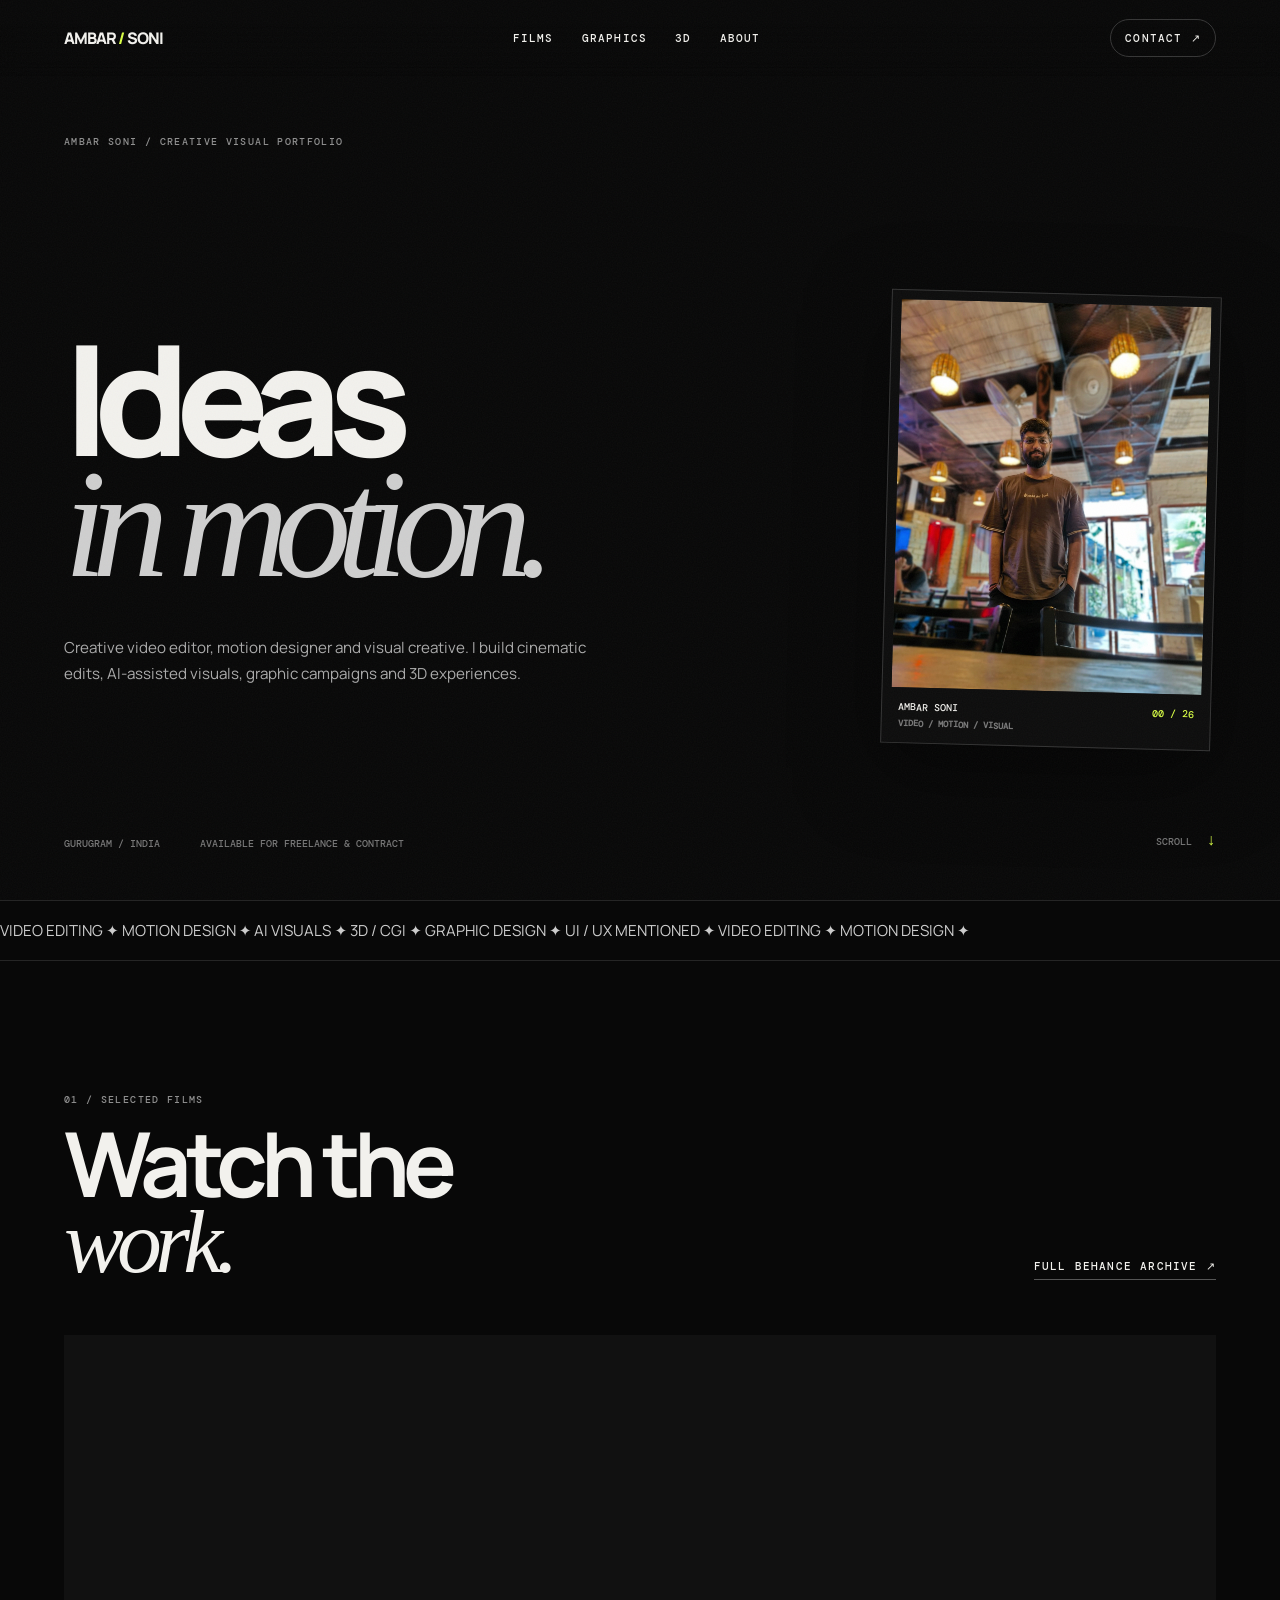
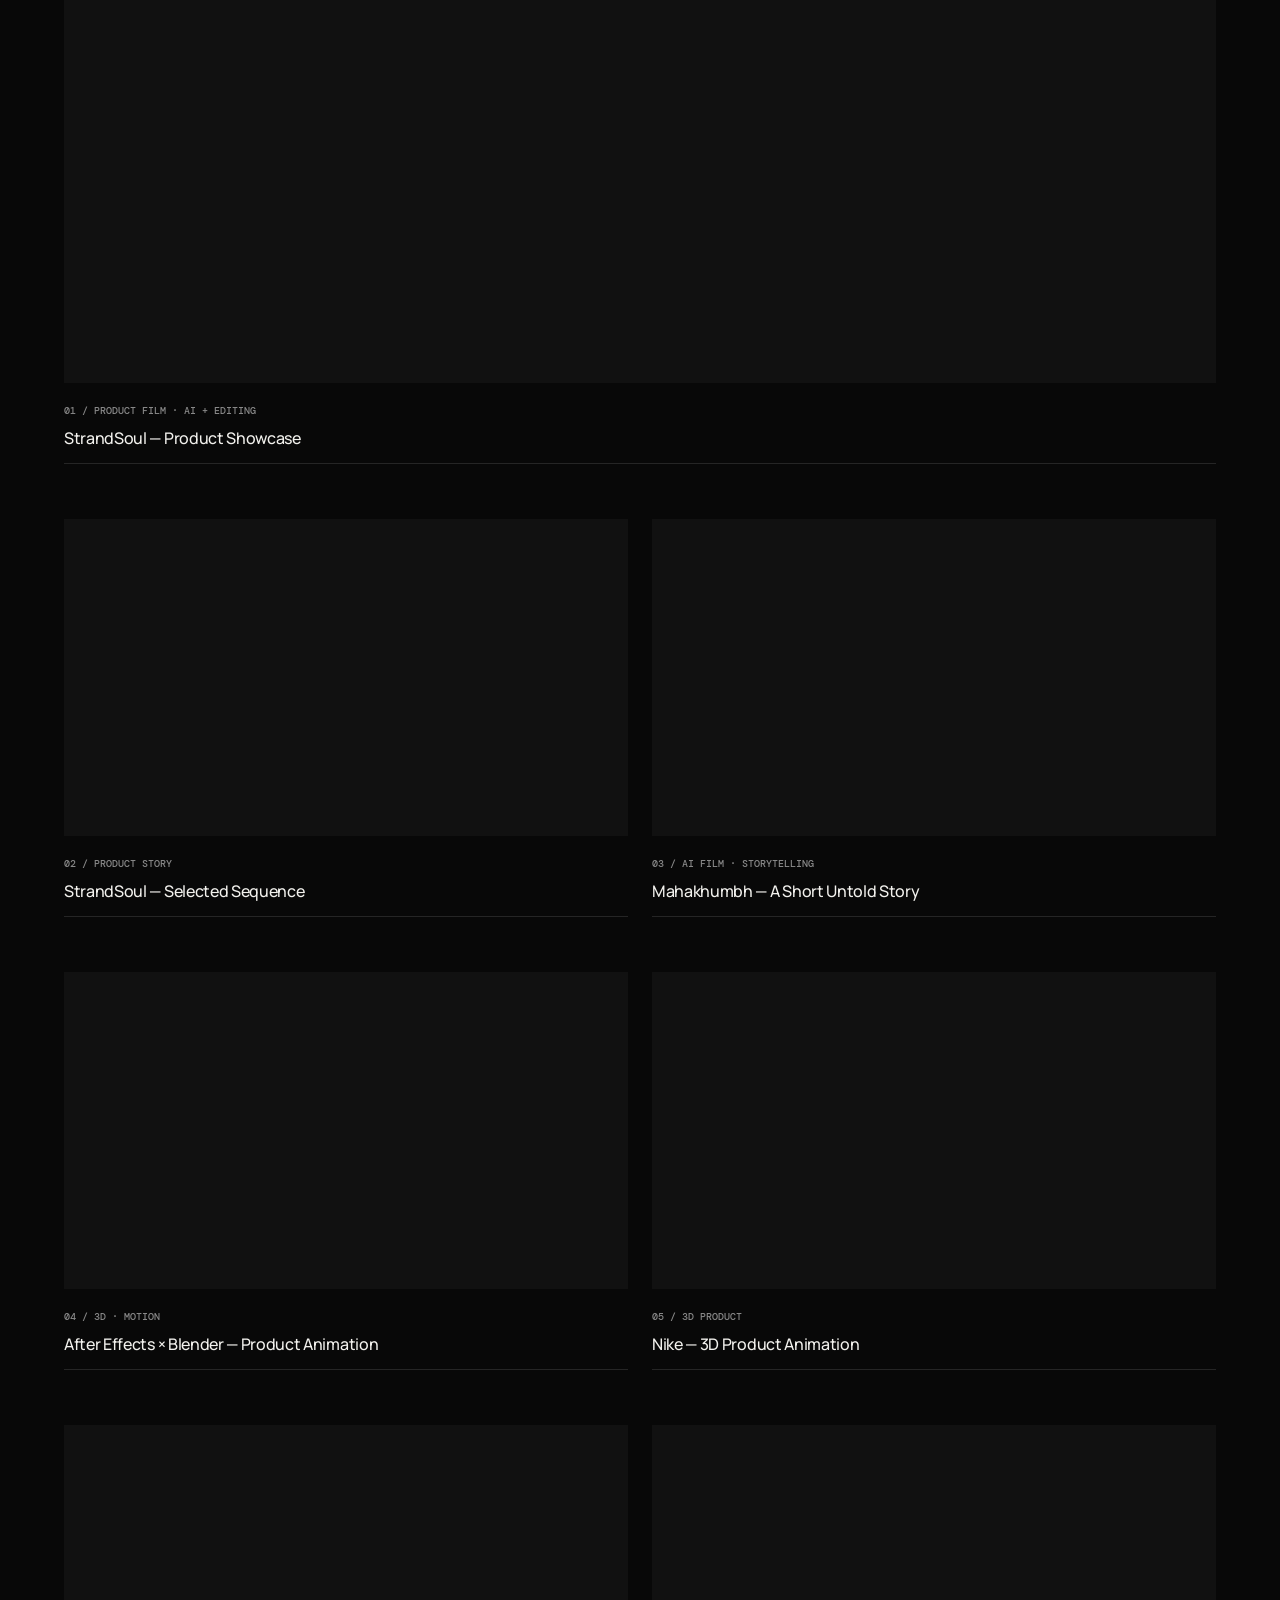
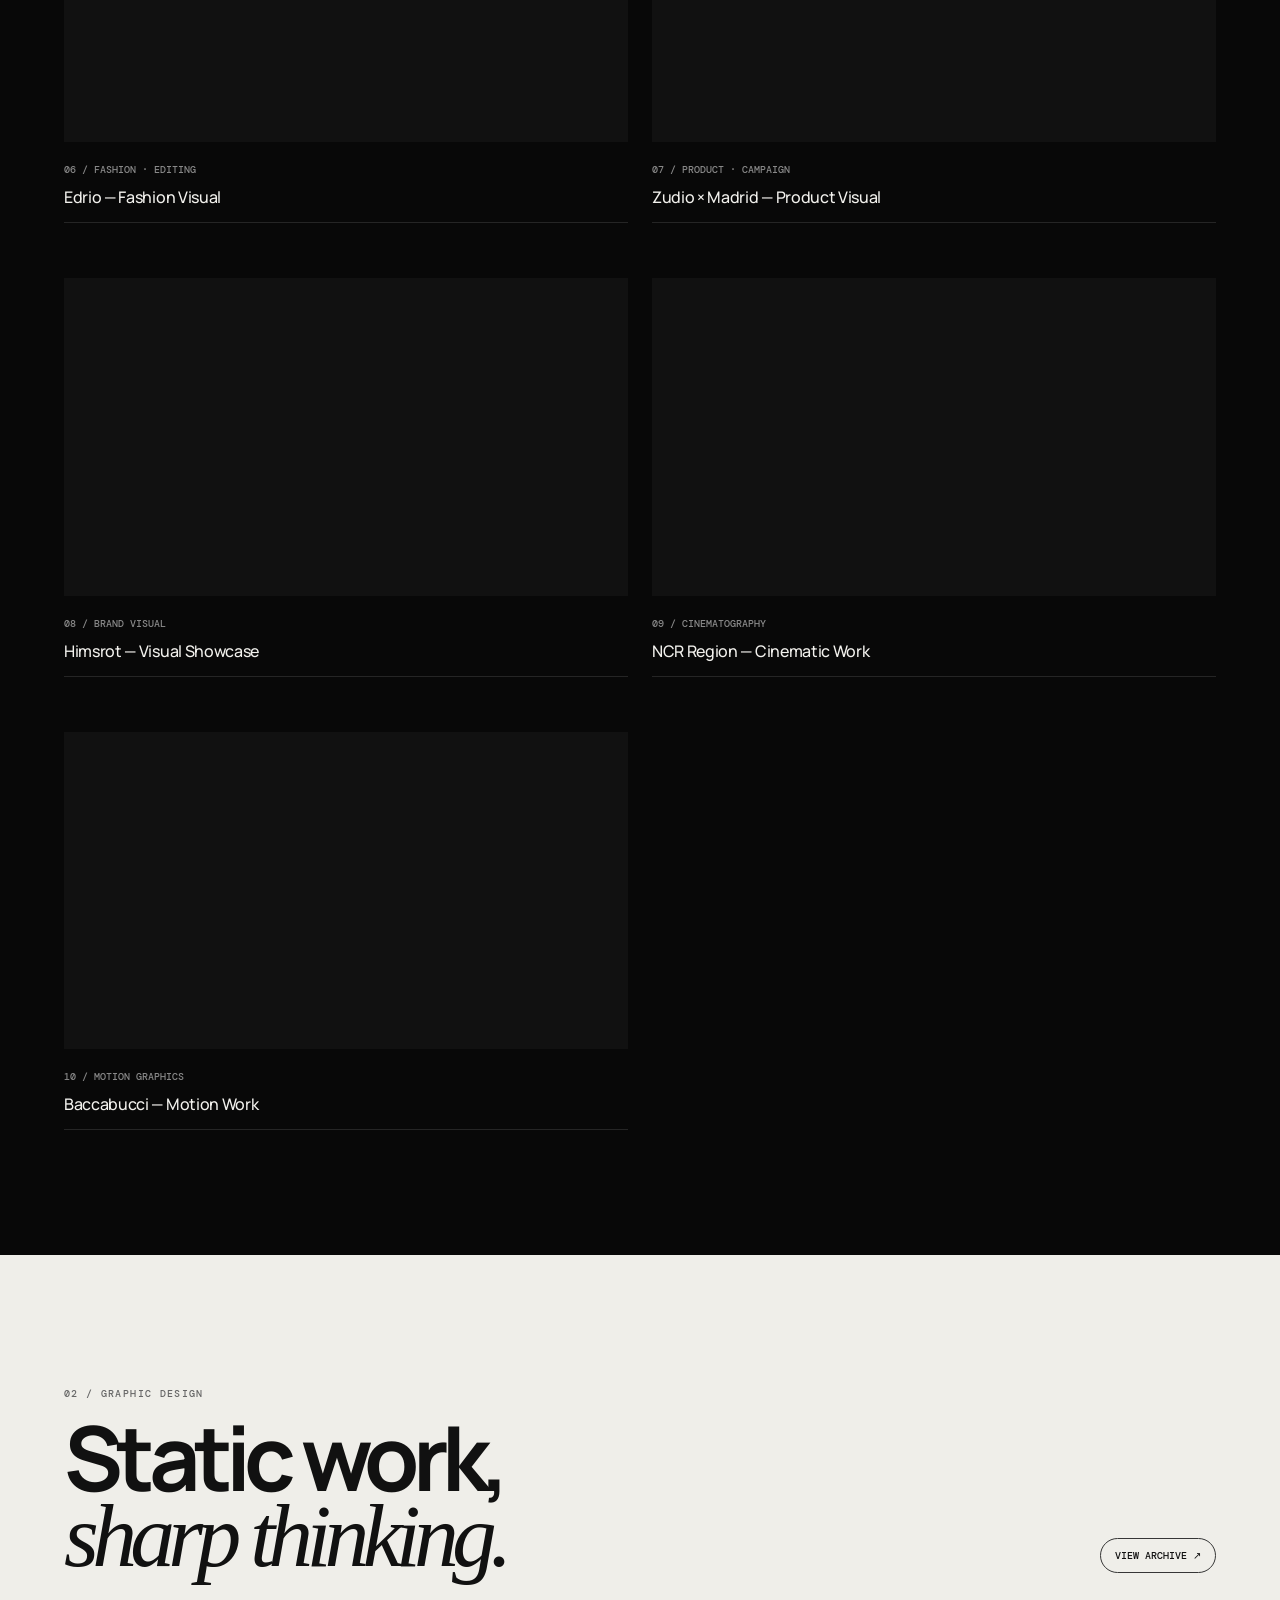
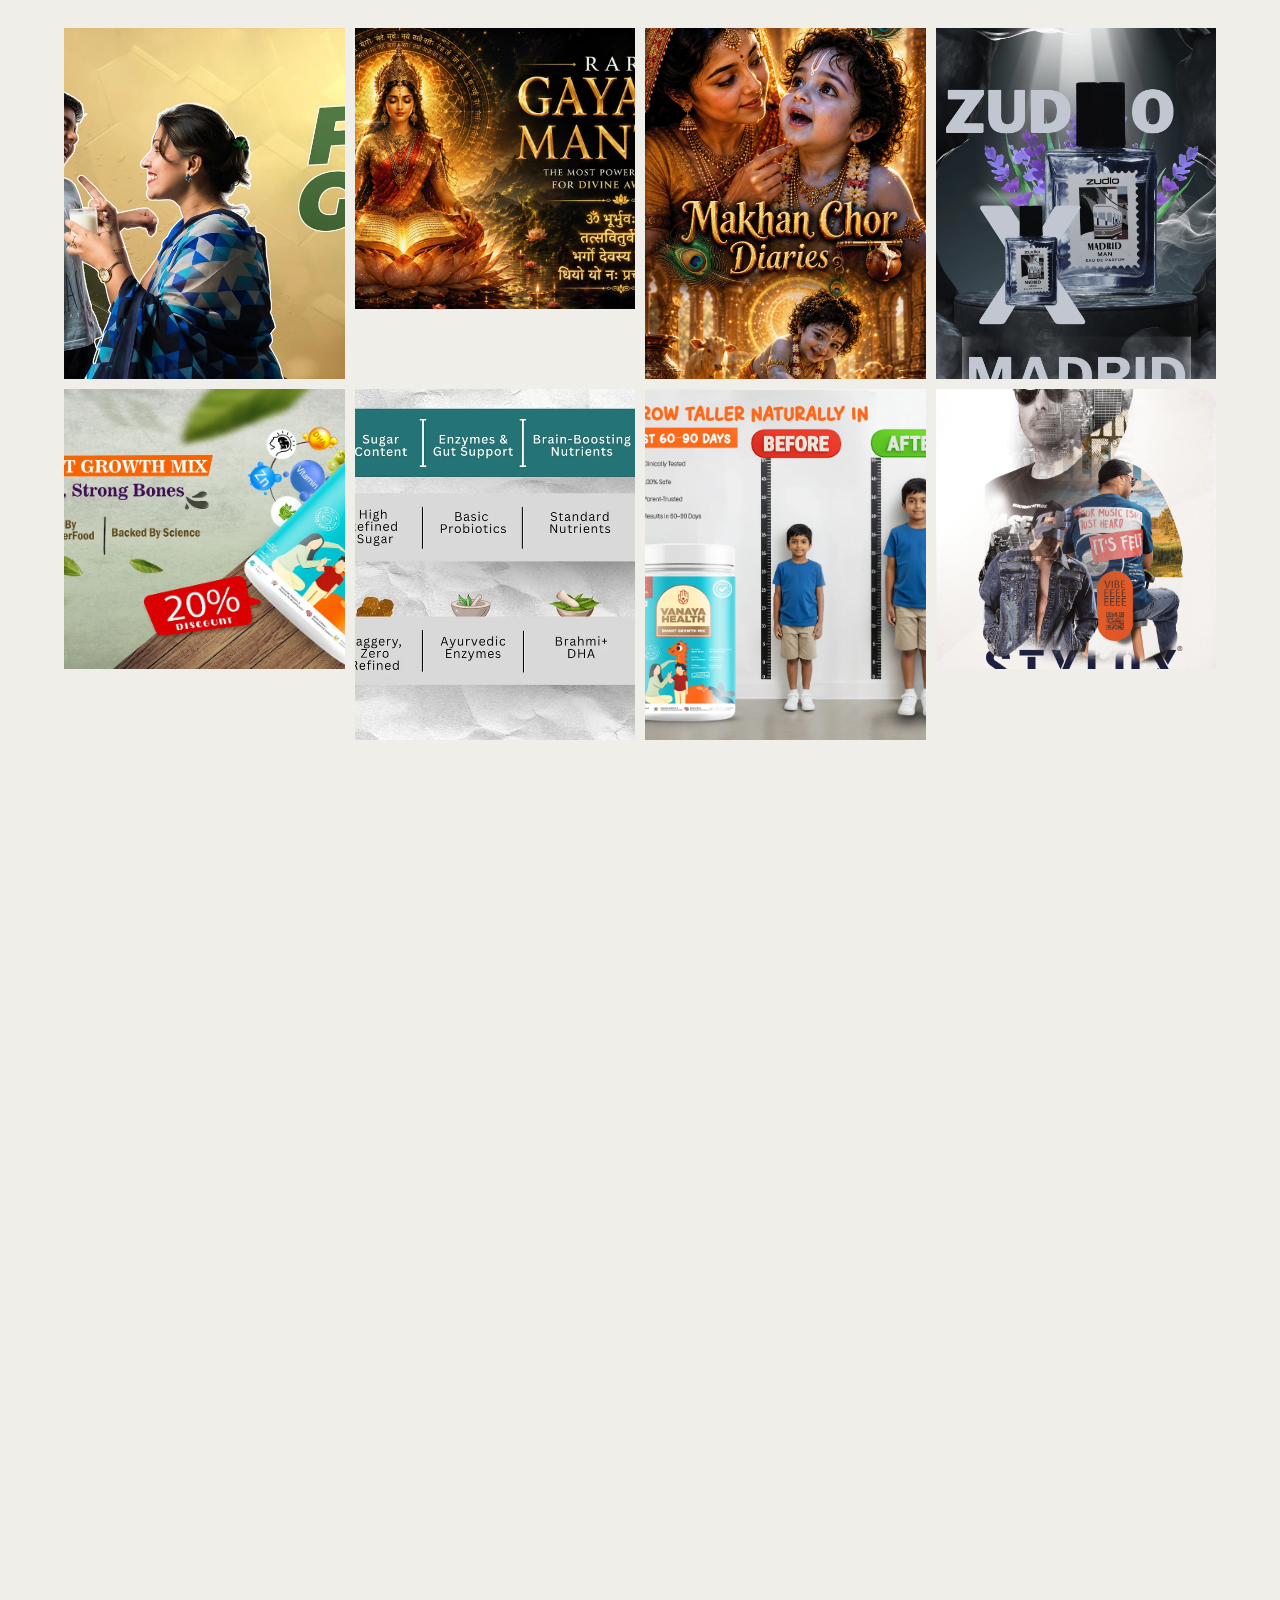
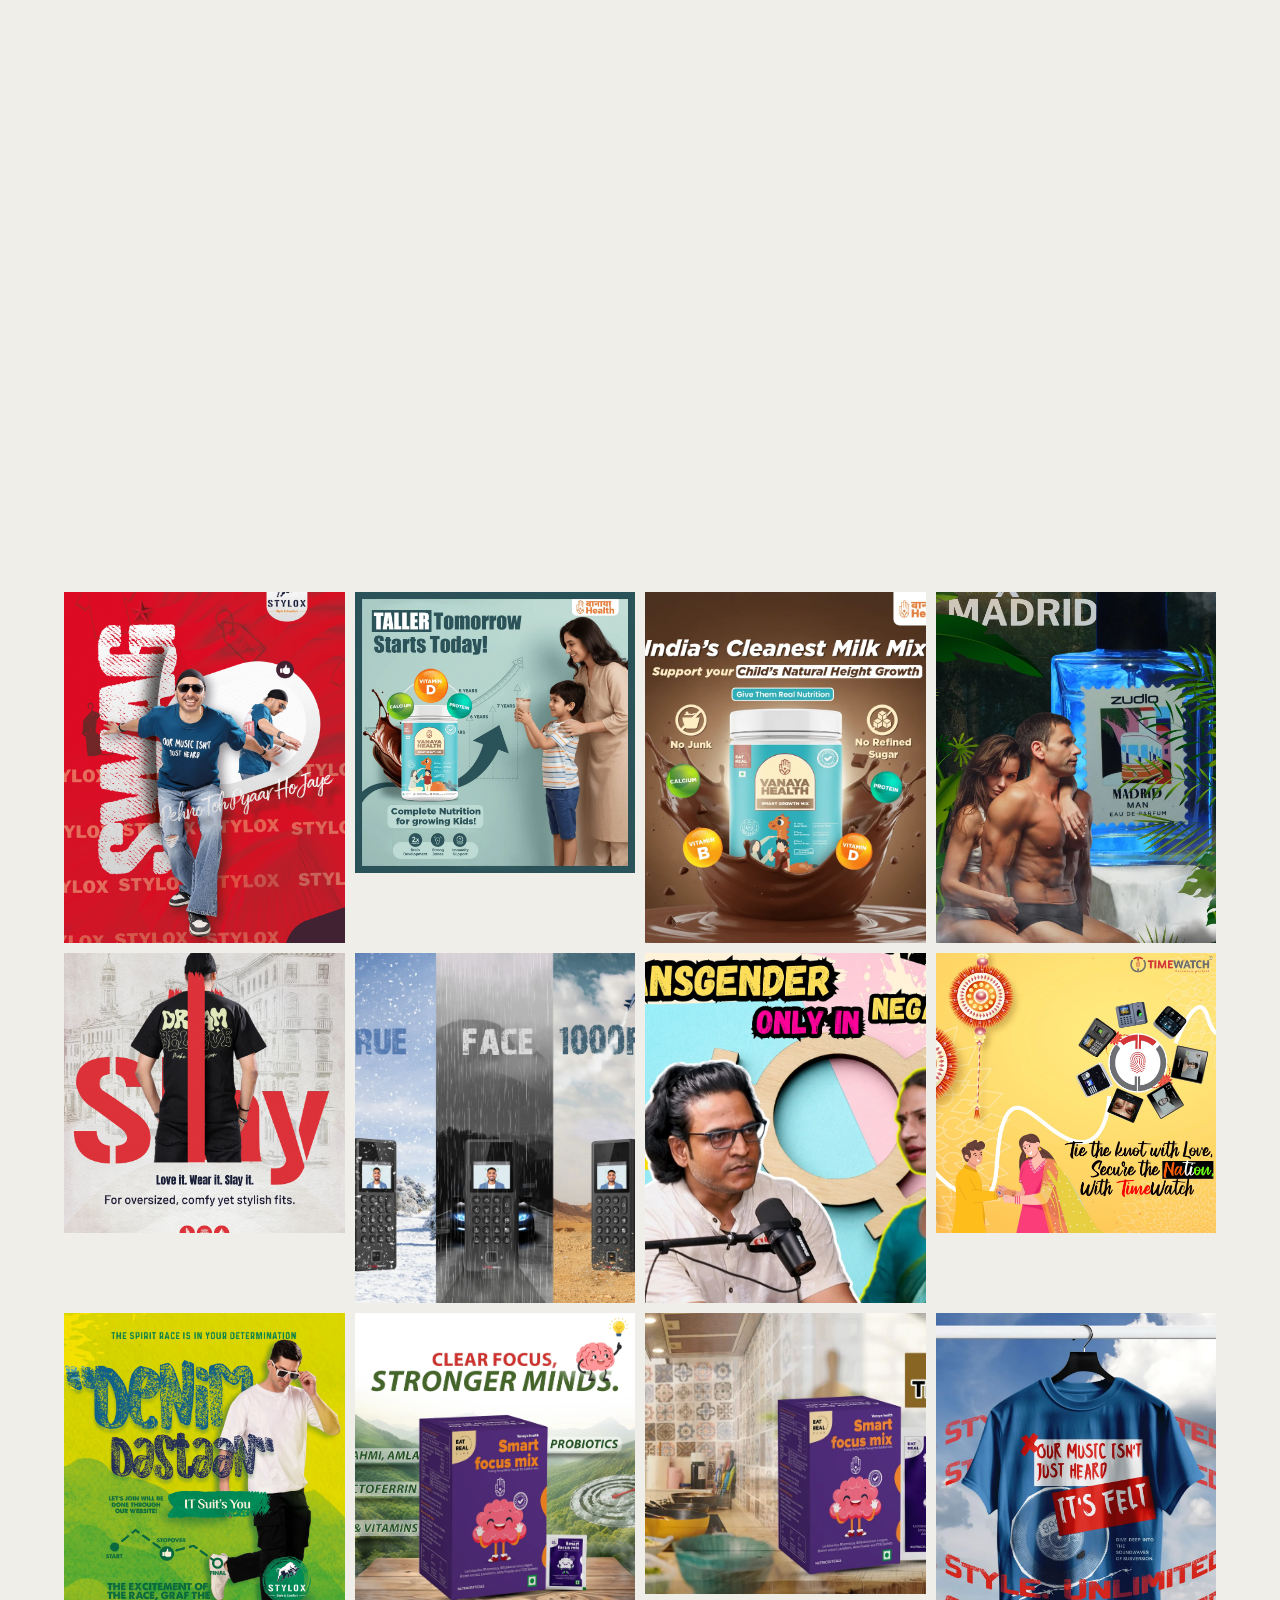
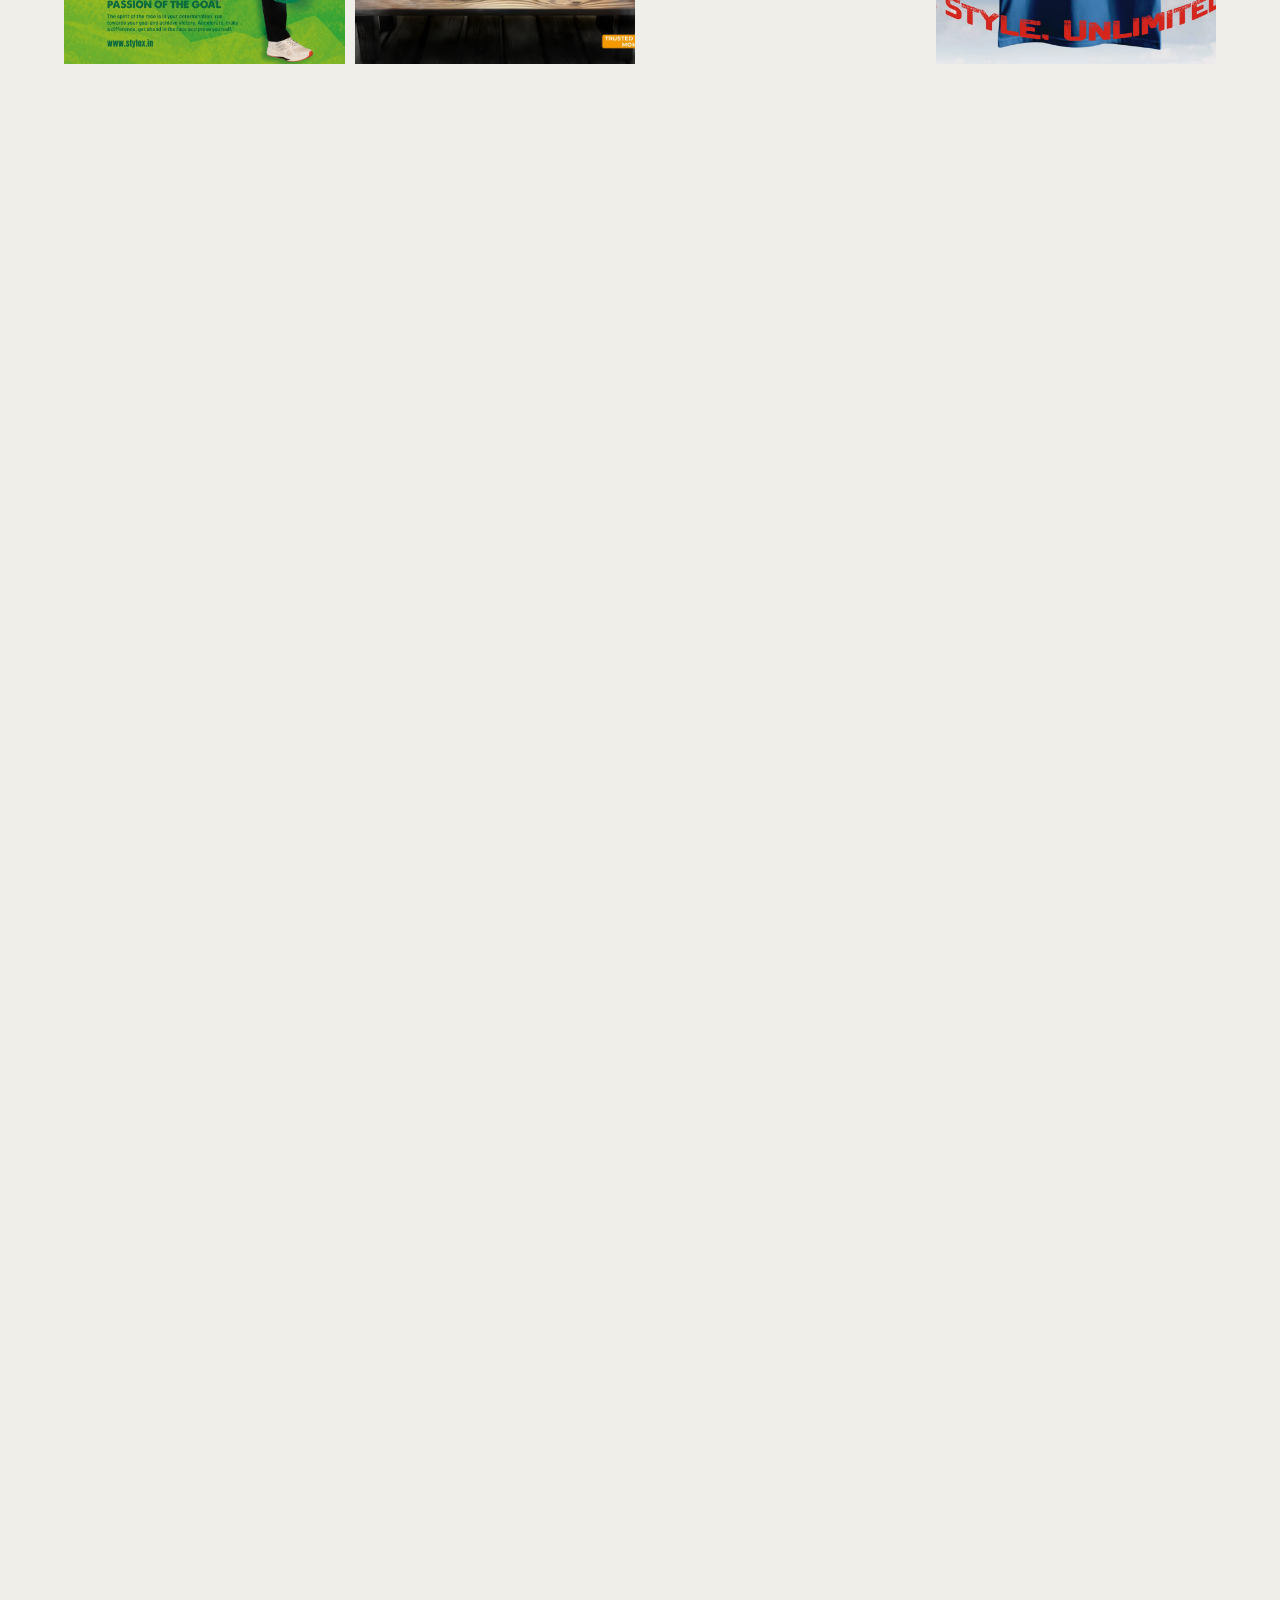
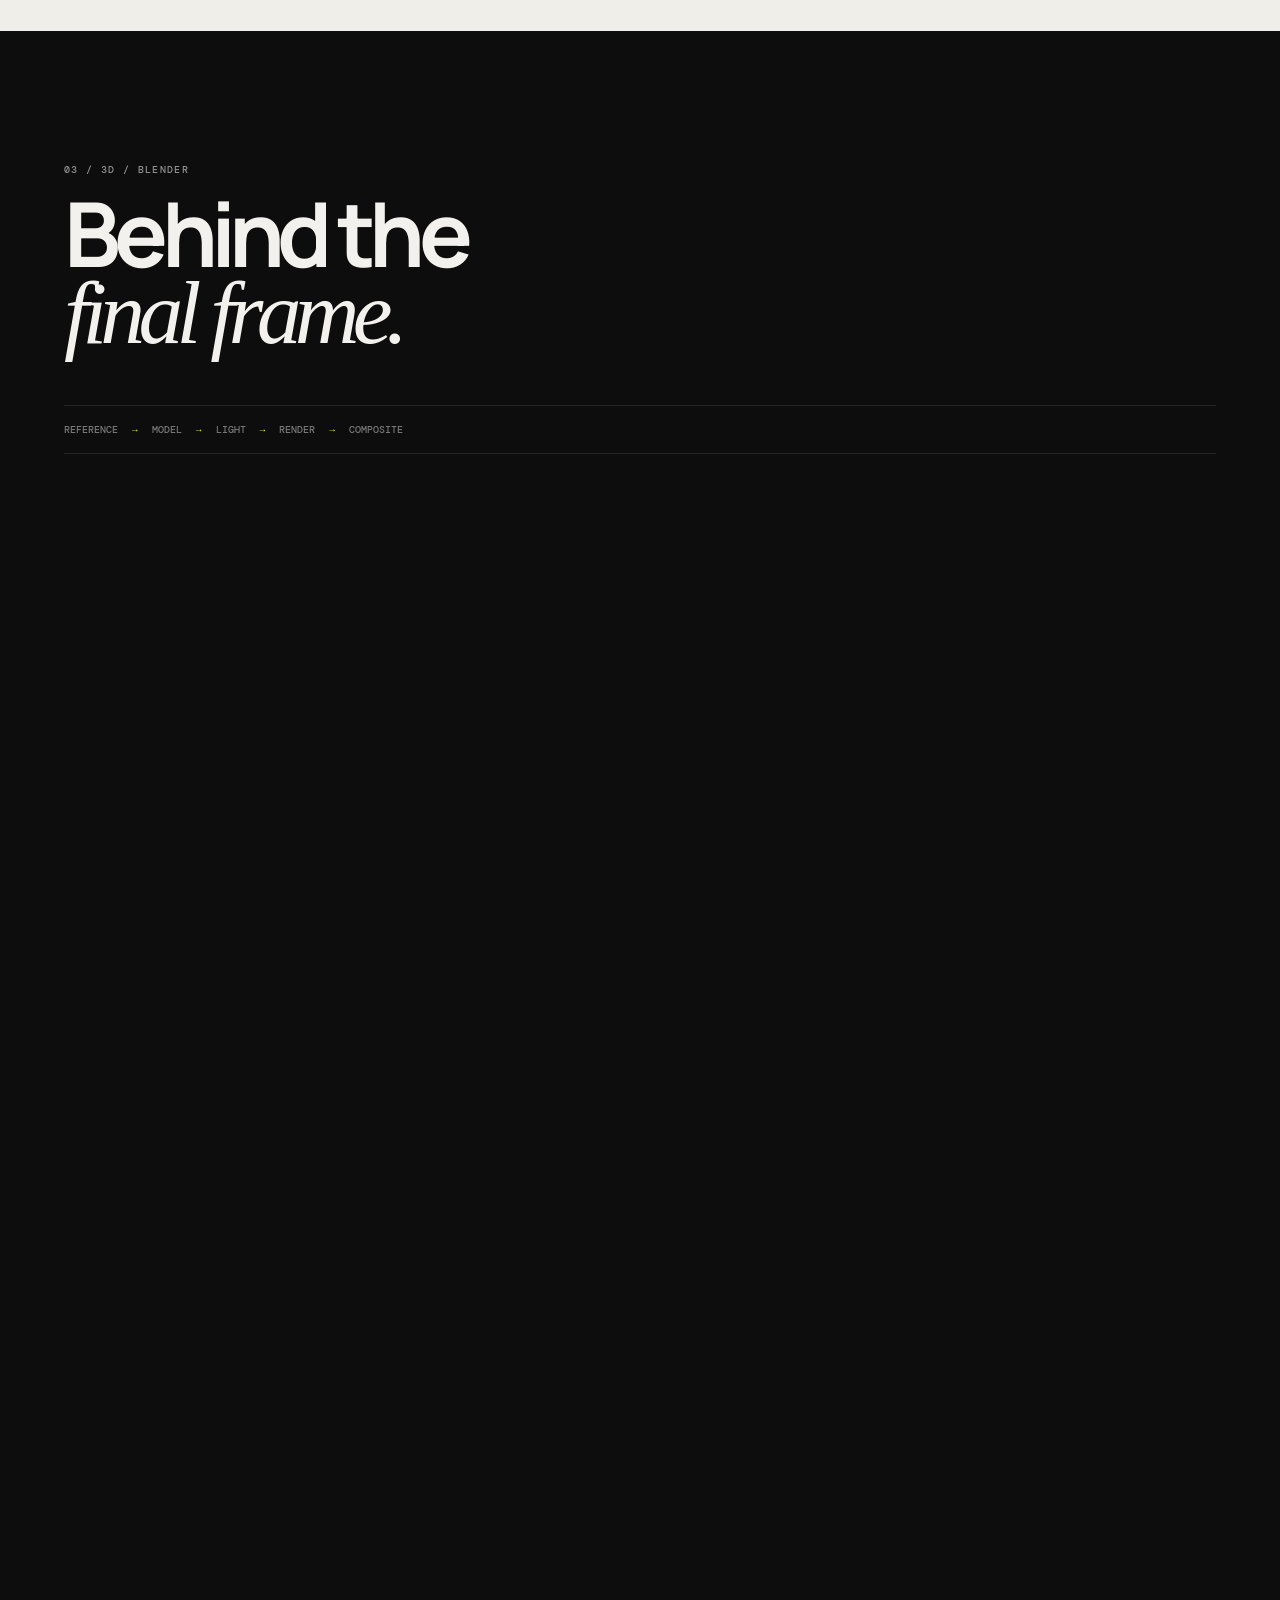
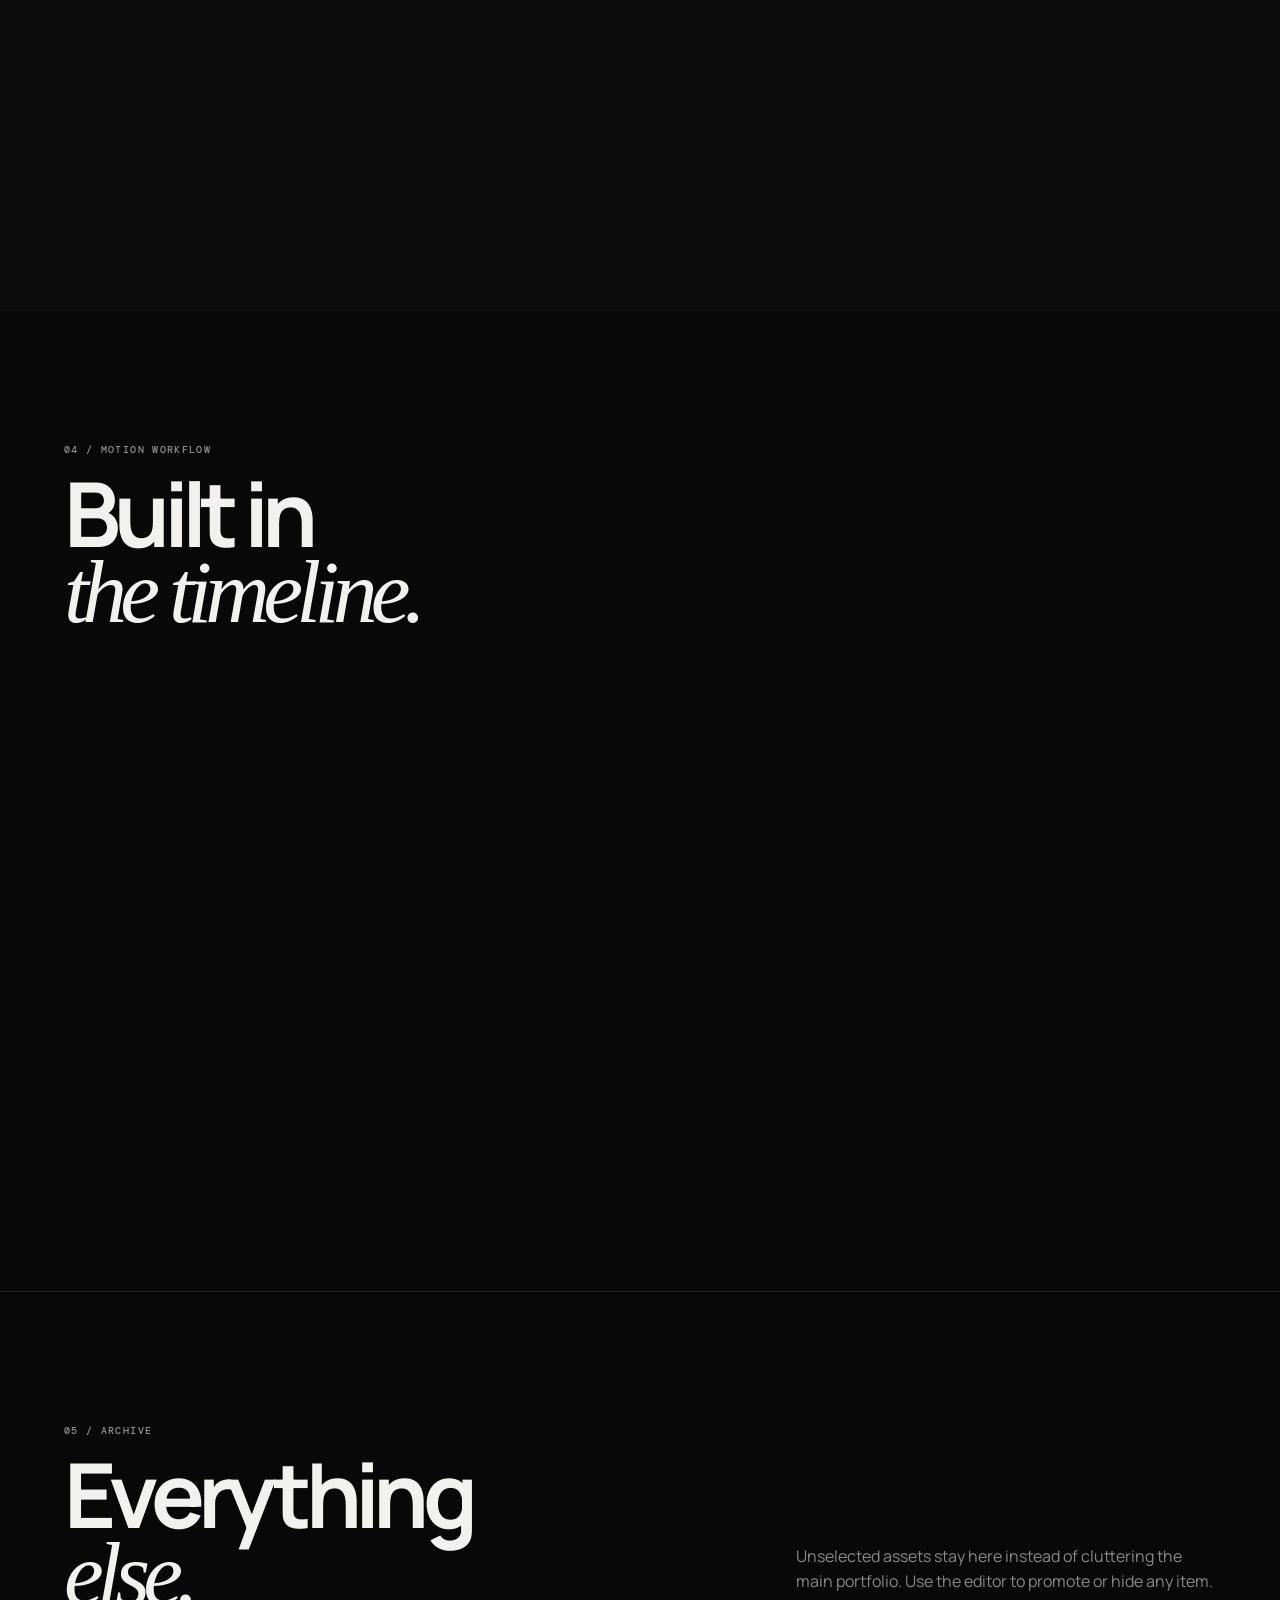
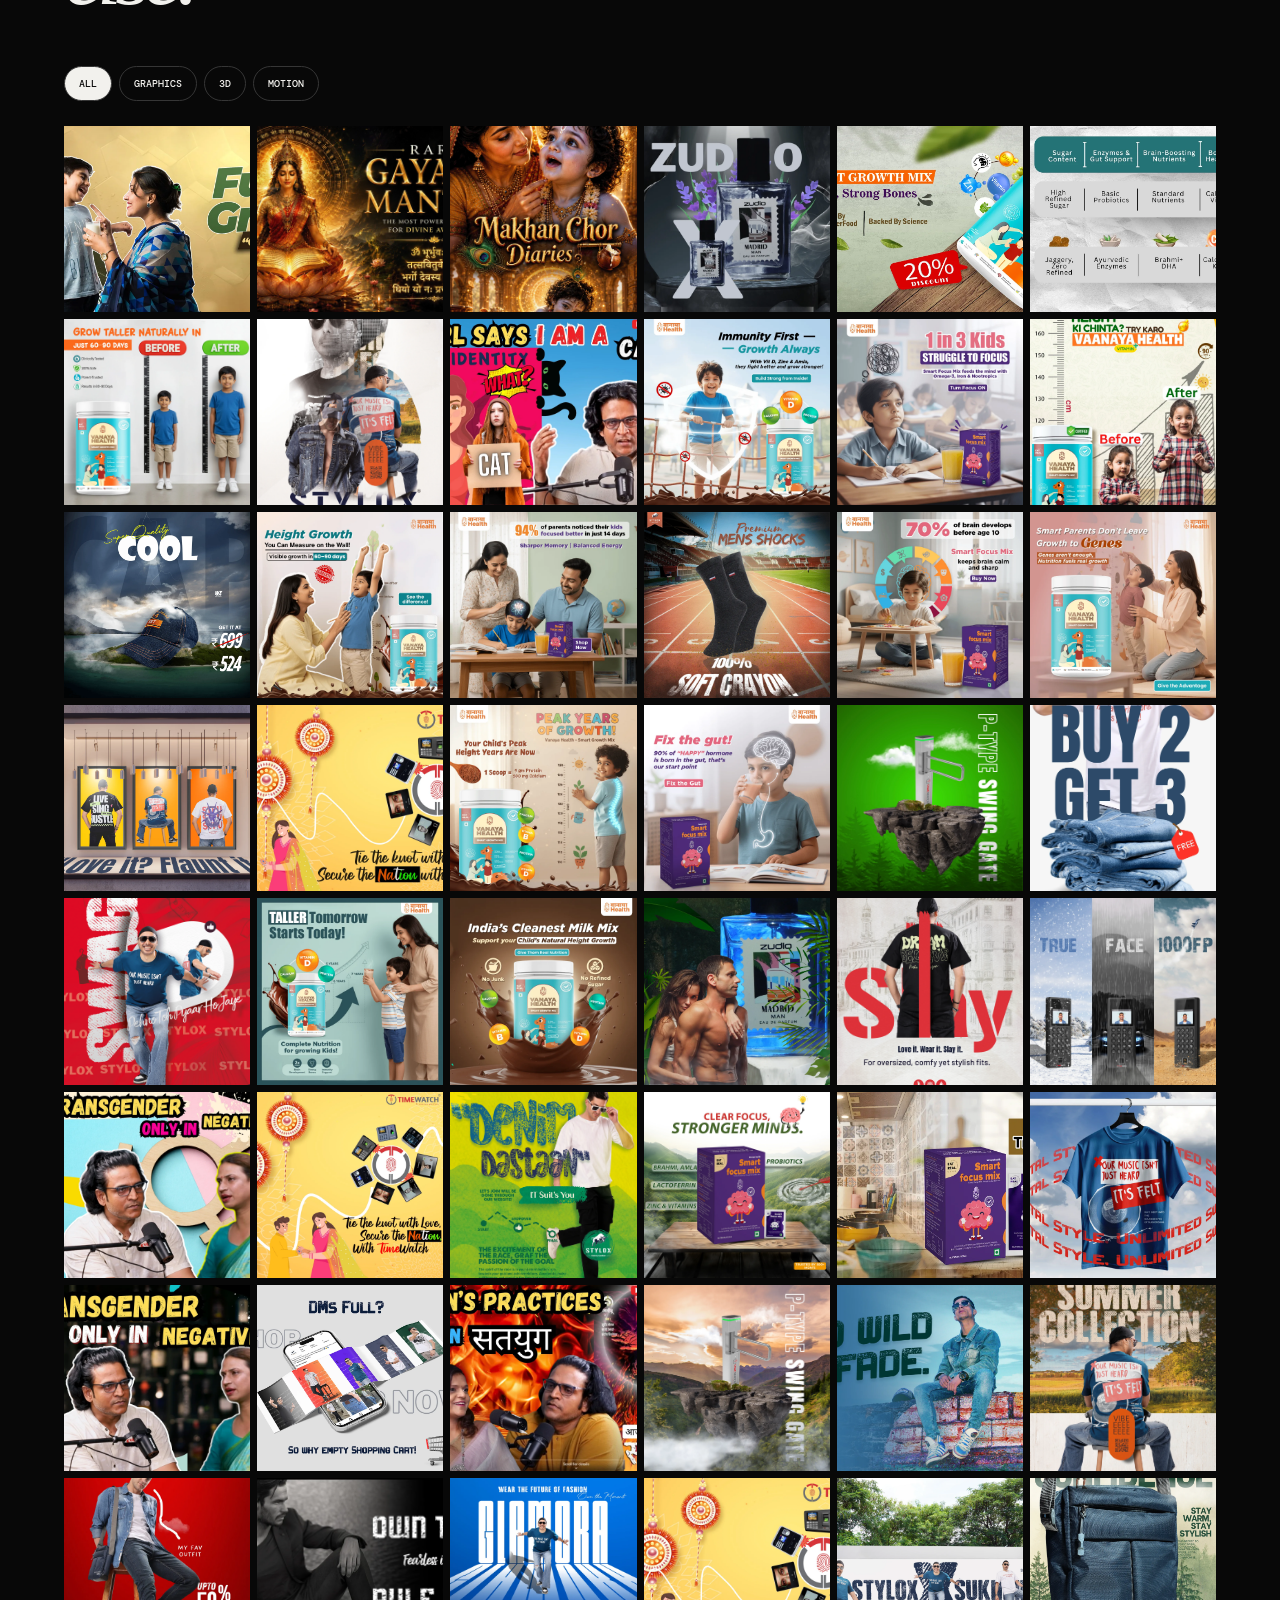
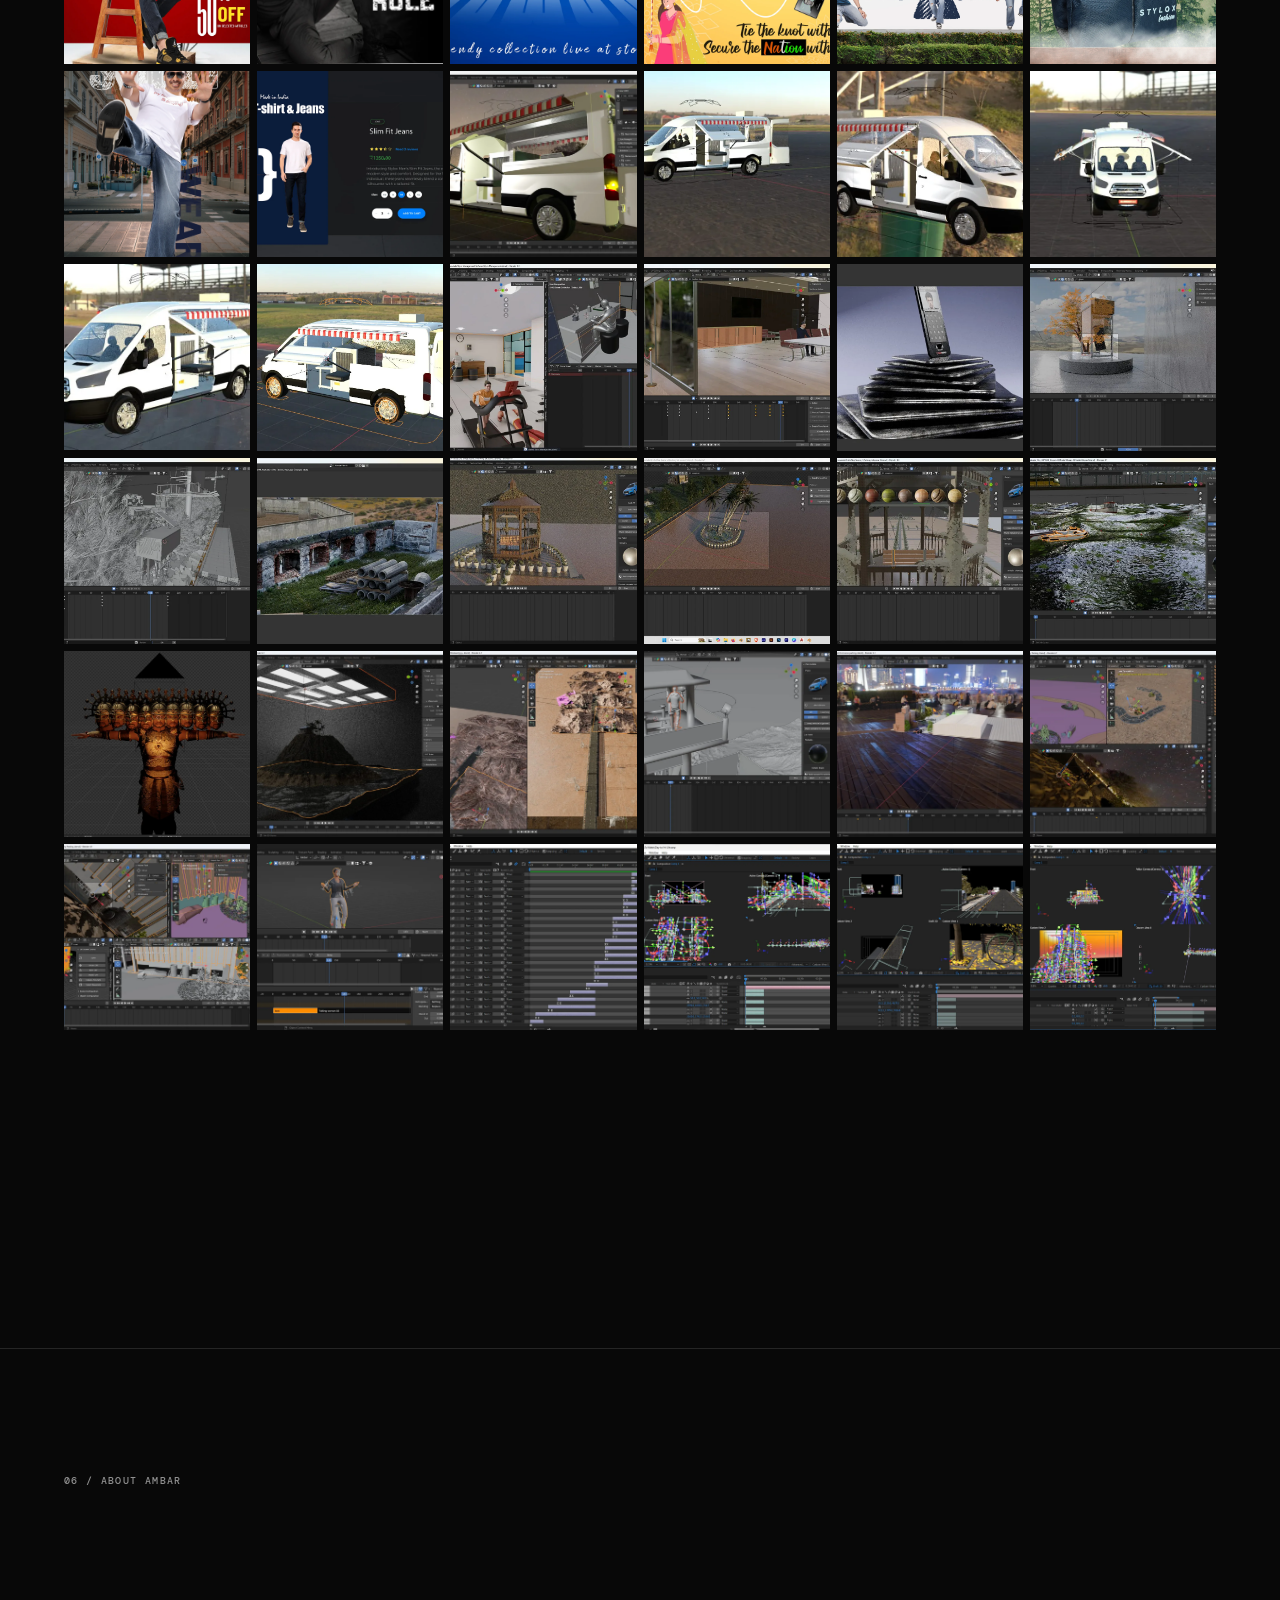
==== index.html @ d535432a "Add files via upload" ====
<!doctype html>
<html lang="en">
<head>
<meta charset="utf-8"><meta name="viewport" content="width=device-width,initial-scale=1">
<meta name="description" content="Ambar Soni — Creative Video Editor, Motion Designer and Visual Creative. Cinematic editing, AI visuals, motion, 3D and graphic design.">
<meta name="theme-color" content="#080808"><meta property="og:title" content="Ambar Soni — Creative Visual Portfolio"><meta property="og:description" content="Creative video editing, motion design, AI visuals, 3D and graphic design.">
<title>Ambar Soni — Creative Video Editor & Visual Designer</title>
<link rel="preconnect" href="https://fonts.googleapis.com"><link rel="preconnect" href="https://fonts.gstatic.com" crossorigin>
<link href="https://fonts.googleapis.com/css2?family=DM+Mono:wght@400;500&family=Manrope:wght@400;500;600;700;800&display=swap" rel="stylesheet">
<link rel="stylesheet" href="styles.css">
</head>
<body>
<div class="grain"></div>
<header class="nav"><a class="logo" href="#home">AMBAR<span>/</span>SONI</a><nav><a href="#films">Films</a><a href="#graphics">Graphics</a><a href="#3d">3D</a><a href="#about">About</a></nav><a class="pill" href="#contact">Contact ↗</a></header>
<main id="home">
<section class="hero">
  <div class="eyebrow">AMBAR SONI / CREATIVE VISUAL PORTFOLIO</div>
  <div class="hero-grid">
    <div class="hero-copy"><h1>Ideas<br><em>in motion.</em></h1><p class="hero-lede">Creative video editor, motion designer and visual creative. I build cinematic edits, AI-assisted visuals, graphic campaigns and 3D experiences.</p></div>
    <aside class="profile-card"><div class="profile-photo"><img src="assets/profile-ambar.jpg" alt="Ambar Soni professional portrait"></div><div class="profile-meta"><div><span>AMBAR SONI</span><strong>VIDEO / MOTION / VISUAL</strong></div><span class="profile-index">00 / 26</span></div></aside>
  </div>
  <div class="hero-foot"><div class="hero-meta"><span>GURUGRAM / INDIA</span><span>AVAILABLE FOR FREELANCE & CONTRACT</span></div><div class="scroll">SCROLL <b>↓</b></div></div>
</section>
<section class="ticker"><div>VIDEO EDITING ✦ MOTION DESIGN ✦ AI VISUALS ✦ 3D / CGI ✦ GRAPHIC DESIGN ✦ UI / UX MENTIONED ✦ VIDEO EDITING ✦ MOTION DESIGN ✦</div></section>

<section id="films" class="section films"><div class="section-head"><div><span class="eyebrow">01 / SELECTED FILMS</span><h2>Watch the<br><em>work.</em></h2></div><a class="text-link" href="https://www.behance.net/gallery/213403953/Behance-Portfolio-Dive-into-Series-of-Experience" target="_blank" rel="noopener">Full Behance archive ↗</a></div>
<div class="film-grid">
<article class="film film-feature"><div class="video"><iframe src="https://www-ccv.adobe.io/v1/player/ccv/PerLII6bcdX/embed?api_key=behance1&bgcolor=%23070707" title="StrandSoul — product showcase" loading="lazy" allow="autoplay; fullscreen" allowfullscreen></iframe></div><div class="film-meta"><span>01 / PRODUCT FILM · AI + EDITING</span><h3>StrandSoul — Product Showcase</h3></div></article>
<article class="film"><div class="video"><iframe src="https://www-ccv.adobe.io/v1/player/ccv/5vpwnRGAgkt/embed?api_key=behance1&bgcolor=%23070707" title="StrandSoul selected sequence" loading="lazy" allow="autoplay; fullscreen" allowfullscreen></iframe></div><div class="film-meta"><span>02 / PRODUCT STORY</span><h3>StrandSoul — Selected Sequence</h3></div></article>
<article class="film"><div class="video"><iframe src="https://www-ccv.adobe.io/v1/player/ccv/TrGnRn7Cbif/embed?api_key=behance1&bgcolor=%23070707" title="Mahakhumbh — A Short Untold Story" loading="lazy" allow="autoplay; fullscreen" allowfullscreen></iframe></div><div class="film-meta"><span>03 / AI FILM · STORYTELLING</span><h3>Mahakhumbh — A Short Untold Story</h3></div></article>
<article class="film"><div class="video"><iframe src="https://www-ccv.adobe.io/v1/player/ccv/BaCXL6RfrEJ/embed?api_key=behance1&bgcolor=%23070707" title="After Effects Blender product animation" loading="lazy" allow="autoplay; fullscreen" allowfullscreen></iframe></div><div class="film-meta"><span>04 / 3D · MOTION</span><h3>After Effects × Blender — Product Animation</h3></div></article>
<article class="film"><div class="video"><iframe src="https://www-ccv.adobe.io/v1/player/ccv/-2zY_gwyVGF/embed?api_key=behance1&bgcolor=%23070707" title="Nike 3D product animation" loading="lazy" allow="autoplay; fullscreen" allowfullscreen></iframe></div><div class="film-meta"><span>05 / 3D PRODUCT</span><h3>Nike — 3D Product Animation</h3></div></article>
<article class="film"><div class="video"><iframe src="https://www-ccv.adobe.io/v1/player/ccv/CuGw-ScXiQg/embed?api_key=behance1&bgcolor=%23070707" title="Edrio fashion visual" loading="lazy" allow="autoplay; fullscreen" allowfullscreen></iframe></div><div class="film-meta"><span>06 / FASHION · EDITING</span><h3>Edrio — Fashion Visual</h3></div></article>
<article class="film"><div class="video"><iframe src="https://www-ccv.adobe.io/v1/player/ccv/JjcgsE8z9rE/embed?api_key=behance1&bgcolor=%23070707" title="Zudio Madrid visual" loading="lazy" allow="autoplay; fullscreen" allowfullscreen></iframe></div><div class="film-meta"><span>07 / PRODUCT · CAMPAIGN</span><h3>Zudio × Madrid — Product Visual</h3></div></article>
<article class="film"><div class="video"><iframe src="https://www-ccv.adobe.io/v1/player/ccv/FNZB7kyjhaa/embed?api_key=behance1&bgcolor=%23070707" title="Himsrot visual" loading="lazy" allow="autoplay; fullscreen" allowfullscreen></iframe></div><div class="film-meta"><span>08 / BRAND VISUAL</span><h3>Himsrot — Visual Showcase</h3></div></article>
<article class="film"><div class="video"><iframe src="https://www-ccv.adobe.io/v1/player/ccv/GPoQZqf-n4t/embed?api_key=behance1&bgcolor=%23070707" title="NCR Region film" loading="lazy" allow="autoplay; fullscreen" allowfullscreen></iframe></div><div class="film-meta"><span>09 / CINEMATOGRAPHY</span><h3>NCR Region — Cinematic Work</h3></div></article>
<article class="film"><div class="video"><iframe src="https://www-ccv.adobe.io/v1/player/ccv/J33LSv8cSrF/embed?api_key=behance1&bgcolor=%23070707" title="Baccabucci motion work" loading="lazy" allow="autoplay; fullscreen" allowfullscreen></iframe></div><div class="film-meta"><span>10 / MOTION GRAPHICS</span><h3>Baccabucci — Motion Work</h3></div></article>
</div></section>

<section id="graphics" class="section light-grid"><div class="section-head"><div><span class="eyebrow">02 / GRAPHIC DESIGN</span><h2>Static work,<br><em>sharp thinking.</em></h2></div><button class="filter-toggle" data-filter="graphics">View archive ↗</button></div><div class="masonry graphics" id="graphicsGrid"></div></section>

<section id="3d" class="section dark-alt"><div class="section-head"><div><span class="eyebrow">03 / 3D / BLENDER</span><h2>Behind the<br><em>final frame.</em></h2></div></div><div class="process-line"><span>REFERENCE</span><b>→</b><span>MODEL</span><b>→</b><span>LIGHT</span><b>→</b><span>RENDER</span><b>→</b><span>COMPOSITE</span></div><div class="masonry three" id="threeGrid"></div></section>

<section id="motion" class="section"><div class="section-head"><div><span class="eyebrow">04 / MOTION WORKFLOW</span><h2>Built in<br><em>the timeline.</em></h2></div></div><div class="masonry motion" id="motionGrid"></div></section>

<section id="archive" class="section archive"><div class="section-head"><div><span class="eyebrow">05 / ARCHIVE</span><h2>Everything<br><em>else.</em></h2></div><p>Unselected assets stay here instead of cluttering the main portfolio. Use the editor to promote or hide any item.</p></div><div class="archive-controls"><button class="active" data-show="all">All</button><button data-show="graphics">Graphics</button><button data-show="3d">3D</button><button data-show="motion">Motion</button></div><div class="archive-grid" id="archiveGrid"></div></section>

<section id="about" class="section about"><div class="eyebrow">06 / ABOUT AMBAR</div><div><h2>Creative video editor.<br>Motion designer.<br><em>Visual problem solver.</em></h2><p>I work across commercial editing, social ads, AI-generated films, motion graphics, 3D/product animation and graphic design. UI/UX is part of my broader digital skill set, while this portfolio stays focused on visual work.</p><div class="tools"><span>AFTER EFFECTS</span><span>PREMIERE PRO</span><span>BLENDER 3D</span><span>DAVINCI RESOLVE</span><span>PHOTOSHOP</span><span>AI WORKFLOWS</span><span>FIGMA / UI UX</span></div></div></section>

<section id="contact" class="contact"><div class="eyebrow">07 / LET'S WORK</div><h2>Have a story<br>worth <em>watching?</em></h2><div class="contact-grid"><a href="mailto:ambarsoni5132@gmail.com"><small>EMAIL</small><strong>ambarsoni5132@gmail.com</strong>↗</a><a href="https://wa.me/919628766910" target="_blank" rel="noopener"><small>WHATSAPP / PHONE</small><strong>+91 96287 66910</strong>↗</a><a href="https://www.linkedin.com/in/videoeditingambar" target="_blank" rel="noopener"><small>LINKEDIN</small><strong>/videoeditingambar</strong>↗</a><a href="https://www.behance.net/gallery/213403953/Behance-Portfolio-Dive-into-Series-of-Experience" target="_blank" rel="noopener"><small>BEHANCE</small><strong>View complete portfolio</strong>↗</a></div><div class="address"><span>BASED IN</span><strong>Sushant Lok Phase 1, Gurugram, Haryana, India</strong></div><footer><span>AMBAR SONI © 2026</span><span>VIDEO / MOTION / DESIGN / AI / 3D</span><a href="editor/" class="editor-link">EDITOR ↗</a></footer></section>
</main><script src="script.js"></script></body></html>
---- styles.css ----
:root{--bg:#080808;--fg:#f2f1ed;--muted:#909090;--line:#252525;--accent:#d9ff45;--paper:#efeee9;--ink:#101010}*{box-sizing:border-box}html{scroll-behavior:smooth}body{margin:0;background:var(--bg);color:var(--fg);font-family:Manrope,system-ui,sans-serif;overflow-x:hidden}.grain{position:fixed;inset:0;pointer-events:none;z-index:20;opacity:.04;background-image:url("data:image/svg+xml,%3Csvg xmlns='http://www.w3.org/2000/svg' width='180' height='180' viewBox='0 0 180 180'%3E%3Cfilter id='n'%3E%3CfeTurbulence type='fractalNoise' baseFrequency='.8' numOctaves='3' stitchTiles='stitch'/%3E%3C/filter%3E%3Crect width='100%25' height='100%25' filter='url(%23n)'/%3E%3C/svg%3E")}.nav{height:76px;padding:0 5vw;display:flex;align-items:center;justify-content:space-between;position:fixed;inset:0 0 auto;z-index:10;background:linear-gradient(#080808 30%,transparent);backdrop-filter:blur(10px)}.logo{font-weight:800;letter-spacing:-.07em;color:var(--fg);text-decoration:none}.logo span{color:var(--accent);padding:0 3px}.nav nav{display:flex;gap:28px}.nav nav a,.pill,.text-link{color:var(--fg);text-decoration:none;font:500 .68rem "DM Mono",monospace;text-transform:uppercase;letter-spacing:.11em}.pill{border:1px solid #363636;border-radius:999px;padding:11px 14px}.hero{min-height:100vh;padding:135px 5vw 50px;display:flex;flex-direction:column;justify-content:space-between}.eyebrow{font:500 .65rem "DM Mono",monospace;letter-spacing:.13em;text-transform:uppercase;color:var(--muted)}.hero-grid{display:grid;grid-template-columns:minmax(0,1fr) 330px;gap:7vw;align-items:center;margin-top:7vh}.hero h1{font-size:clamp(5rem,12vw,12.5rem);line-height:.78;letter-spacing:-.095em;margin:0;font-weight:800}.hero h1 em,h2 em{font-family:Georgia,serif;font-weight:400}.hero h1 em{color:#cfcfcf}.hero-lede{max-width:560px;color:#aaa;line-height:1.7;font-size:.95rem;margin-top:50px}.profile-card{border:1px solid #343434;background:#0d0d0d;padding:9px;transform:rotate(1.5deg);box-shadow:0 25px 80px #0008}.profile-photo{aspect-ratio:4/5;overflow:hidden;background:#151515}.profile-photo img{width:100%;height:100%;object-fit:cover;object-position:center 35%;display:block;filter:saturate(.9) contrast(1.03)}.profile-meta{display:flex;justify-content:space-between;gap:10px;padding:13px 7px 4px;font:500 .62rem "DM Mono",monospace}.profile-meta div{display:grid;gap:4px}.profile-meta strong{color:#777;font-size:.54rem}.profile-index{color:var(--accent)}.hero-foot{display:flex;justify-content:space-between;align-items:end}.hero-meta{display:flex;gap:40px;font:500 .62rem "DM Mono",monospace;color:#777}.scroll{font:500 .62rem "DM Mono",monospace;color:#777}.scroll b{color:var(--accent);font-size:1rem;margin-left:8px}.ticker{border-block:1px solid var(--line);overflow:hidden;white-space:nowrap;padding:19px 0;color:#ccc;font-size:.95rem}.ticker div{display:inline-block;animation:ticker 28s linear infinite}@keyframes ticker{to{transform:translateX(-50%)}}.section{padding:125px 5vw}.section-head{display:flex;justify-content:space-between;align-items:end;margin-bottom:55px}.section-head h2{font-size:clamp(3.4rem,7vw,7.5rem);line-height:.84;letter-spacing:-.075em;margin:17px 0 0}.text-link{border-bottom:1px solid #555;padding-bottom:6px}.film-grid{display:grid;grid-template-columns:repeat(2,1fr);gap:55px 24px}.film-feature{grid-column:1/-1}.video{aspect-ratio:16/9;background:#111;overflow:hidden}.video iframe{width:100%;height:100%;border:0}.film-meta{border-bottom:1px solid var(--line);padding:14px 0}.film-meta span{font:500 .6rem "DM Mono",monospace;color:#888}.film-meta h3{font-size:1rem;font-weight:500;margin:8px 0 0;letter-spacing:-.02em}.light-grid{background:var(--paper);color:var(--ink)}.light-grid .eyebrow,.light-grid .text-link{color:#666}.light-grid .section-head h2{color:#111}.masonry{display:grid;grid-template-columns:repeat(4,1fr);gap:10px}.asset{margin:0;position:relative;background:#ddd;overflow:hidden;cursor:zoom-in}.asset img{width:100%;height:100%;object-fit:cover;display:block;transition:transform .7s cubic-bezier(.2,.7,.2,1)}.asset:hover img{transform:scale(1.04)}.graphics .asset:nth-child(3n+1){aspect-ratio:4/5}.graphics .asset:nth-child(3n+2){aspect-ratio:1/1}.graphics .asset:nth-child(3n){aspect-ratio:4/5}.asset figcaption{position:absolute;left:8px;right:8px;bottom:8px;display:flex;justify-content:space-between;padding:8px 9px;background:#050505cc;color:#fff;backdrop-filter:blur(8px);font:500 .55rem "DM Mono",monospace;opacity:0;transform:translateY(6px);transition:.25s}.asset:hover figcaption{opacity:1;transform:none}.dark-alt{background:#0d0d0d}.process-line{display:flex;gap:14px;align-items:center;border-block:1px solid var(--line);padding:17px 0;margin-bottom:20px;overflow:auto;white-space:nowrap;font:500 .6rem "DM Mono",monospace;color:#777}.process-line b{color:var(--accent)}.three{grid-template-columns:repeat(4,1fr)}.three .asset{aspect-ratio:4/3}.motion{grid-template-columns:repeat(3,1fr)}.motion .asset{aspect-ratio:16/10}.archive{border-top:1px solid var(--line)}.archive .section-head p{max-width:420px;color:#888;line-height:1.6}.archive-controls{display:flex;gap:7px;margin-bottom:25px;flex-wrap:wrap}.archive-controls button,.filter-toggle{border:1px solid #363636;background:transparent;color:inherit;padding:10px 14px;border-radius:999px;font:500 .62rem "DM Mono",monospace;text-transform:uppercase;cursor:pointer}.archive-controls button.active,.archive-controls button:hover{background:var(--fg);color:var(--bg)}.archive-grid{display:grid;grid-template-columns:repeat(6,1fr);gap:7px}.archive-grid .asset{aspect-ratio:1/1}.about{display:grid;grid-template-columns:.4fr 1.6fr;gap:8vw;border-top:1px solid var(--line)}.about h2{font-size:clamp(3rem,6vw,6.5rem);line-height:.88;letter-spacing:-.07em;margin:0}.about p{max-width:720px;color:#999;line-height:1.7;margin:45px 0}.tools{display:flex;gap:7px;flex-wrap:wrap}.tools span{border:1px solid #303030;padding:9px 10px;font:500 .58rem "DM Mono",monospace;color:#aaa}.contact{padding:150px 5vw 28px;border-top:1px solid var(--line)}.contact h2{font-size:clamp(4rem,11vw,12rem);line-height:.78;letter-spacing:-.09em;margin:55px 0 75px}.contact-grid{display:grid;grid-template-columns:repeat(2,1fr);border-top:1px solid var(--line)}.contact-grid a{display:grid;grid-template-columns:1fr auto;gap:10px;padding:24px 0;border-bottom:1px solid var(--line);color:var(--fg);text-decoration:none}.contact-grid a:nth-child(odd){padding-right:30px;border-right:1px solid var(--line)}.contact-grid a:nth-child(even){padding-left:30px}.contact-grid small{grid-column:1/-1;color:#777;font:500 .58rem "DM Mono",monospace}.contact-grid strong{font-weight:500}.address{display:flex;justify-content:space-between;border-bottom:1px solid var(--line);padding:22px 0;font-size:.85rem}.address span{font:500 .58rem "DM Mono",monospace;color:#777}.address strong{font-weight:500}.contact footer{display:flex;justify-content:space-between;padding-top:17px;font:500 .57rem "DM Mono",monospace;color:#666}.editor-link{color:#777;text-decoration:none}.reveal{opacity:0;transform:translateY(22px);transition:opacity .8s ease,transform .8s ease}.reveal.in{opacity:1;transform:none}@media(max-width:850px){.nav nav{display:none}.hero{padding-top:115px}.hero-grid{grid-template-columns:1fr;gap:40px}.profile-card{max-width:340px;width:100%;justify-self:end}.hero h1{font-size:20vw}.hero-lede{margin-top:35px}.hero-meta{display:grid;gap:8px}.section{padding:85px 5vw}.section-head{display:block}.text-link{display:inline-block;margin-top:25px}.film-grid{grid-template-columns:1fr}.film-feature{grid-column:auto}.masonry,.three{grid-template-columns:repeat(2,1fr)}.motion{grid-template-columns:1fr}.archive-grid{grid-template-columns:repeat(3,1fr)}.about{grid-template-columns:1fr;gap:30px}.contact-grid{grid-template-columns:1fr}.contact-grid a:nth-child(odd){border-right:0;padding-right:0}.contact-grid a:nth-child(even){padding-left:0}.address{display:grid;gap:8px}.contact footer{display:grid;gap:10px}}@media(max-width:520px){.hero h1{font-size:22vw}.masonry,.three{grid-template-columns:1fr}.archive-grid{grid-template-columns:repeat(2,1fr)}.profile-card{max-width:290px}.section-head h2{font-size:15vw}.contact h2{font-size:17vw}}
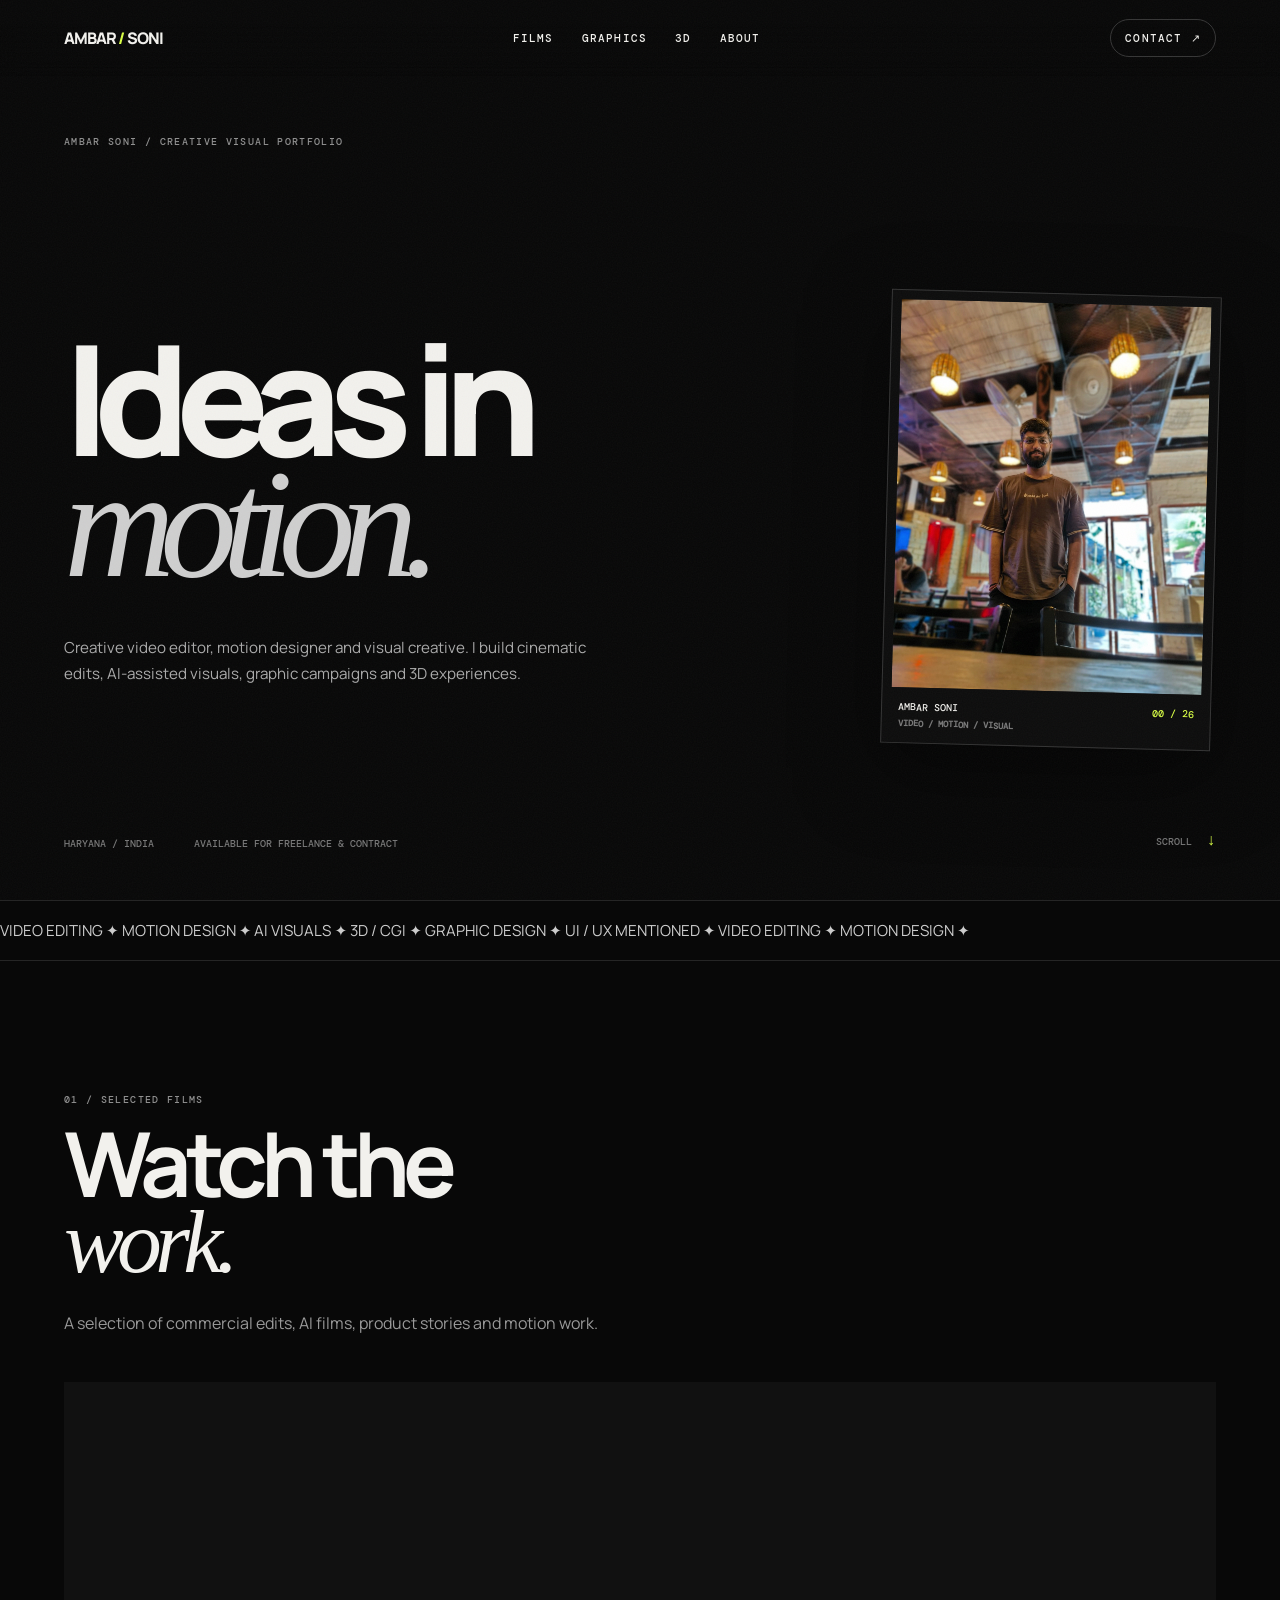
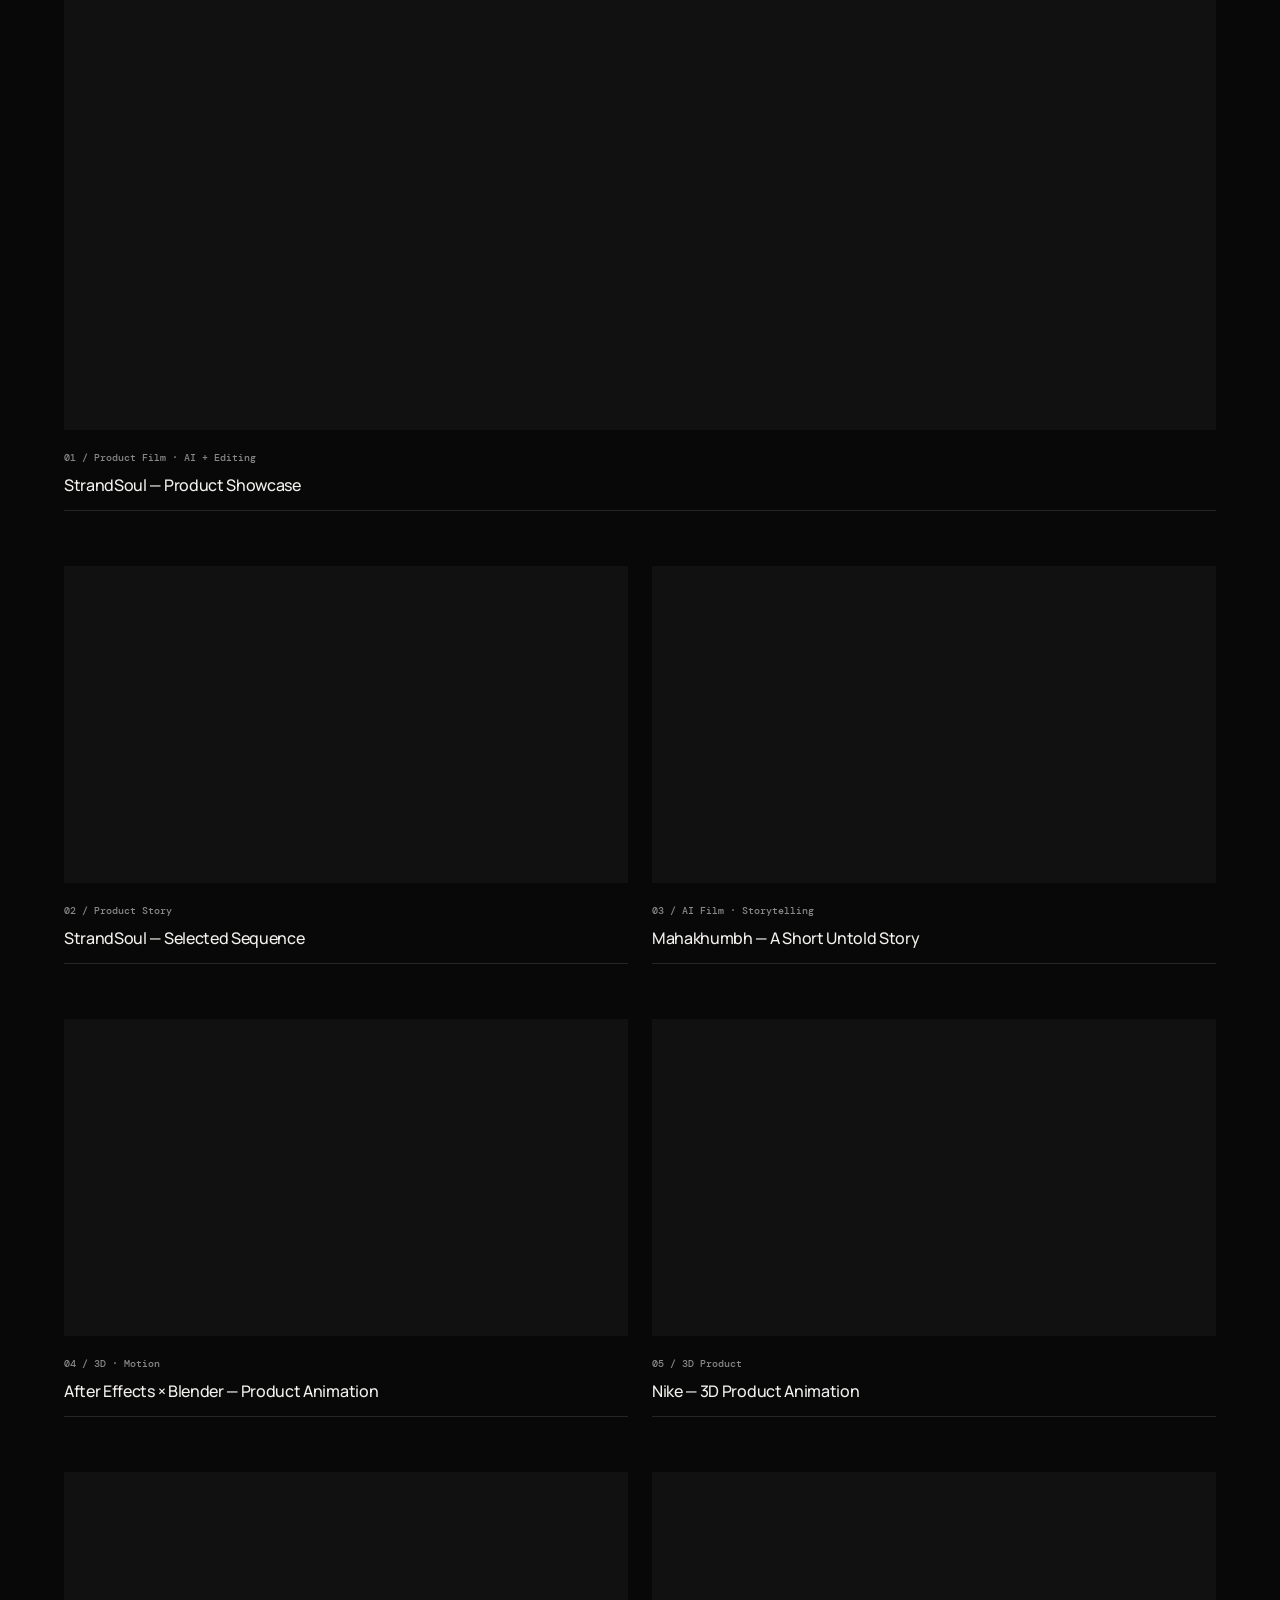
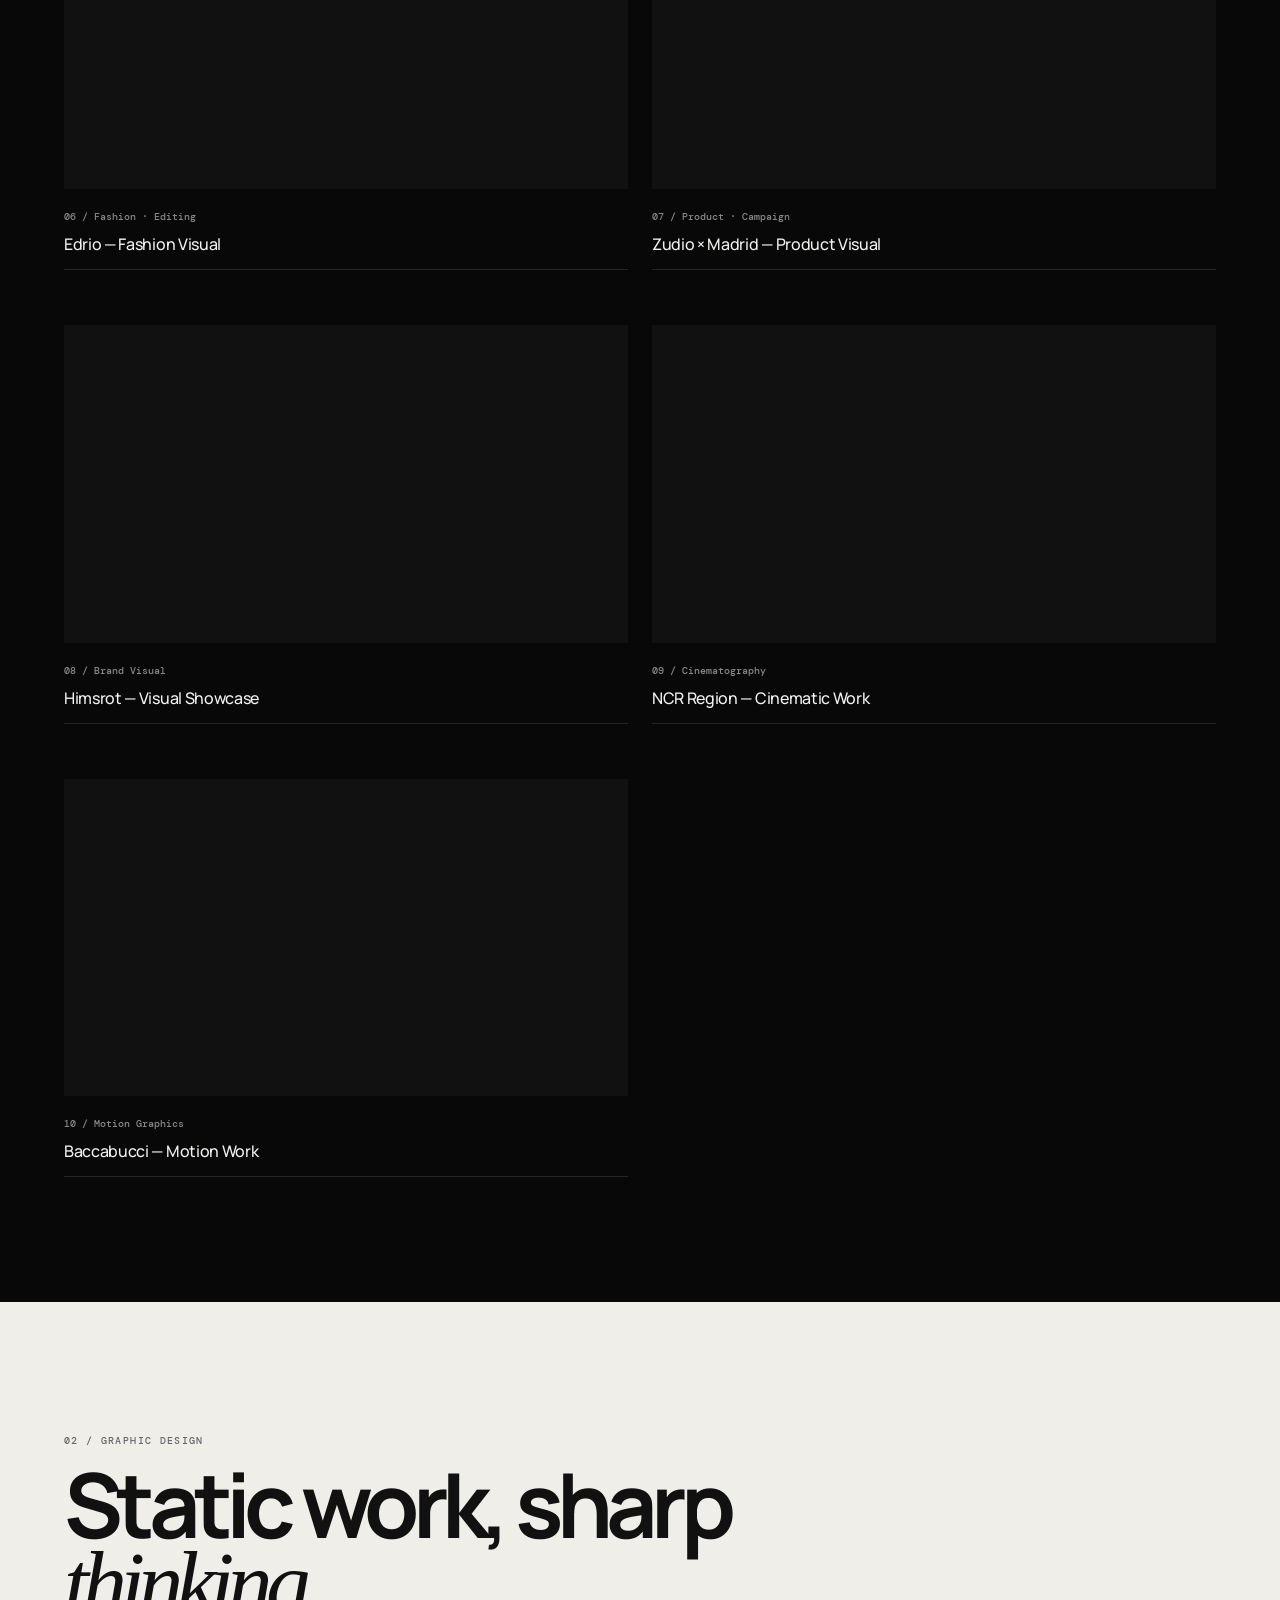
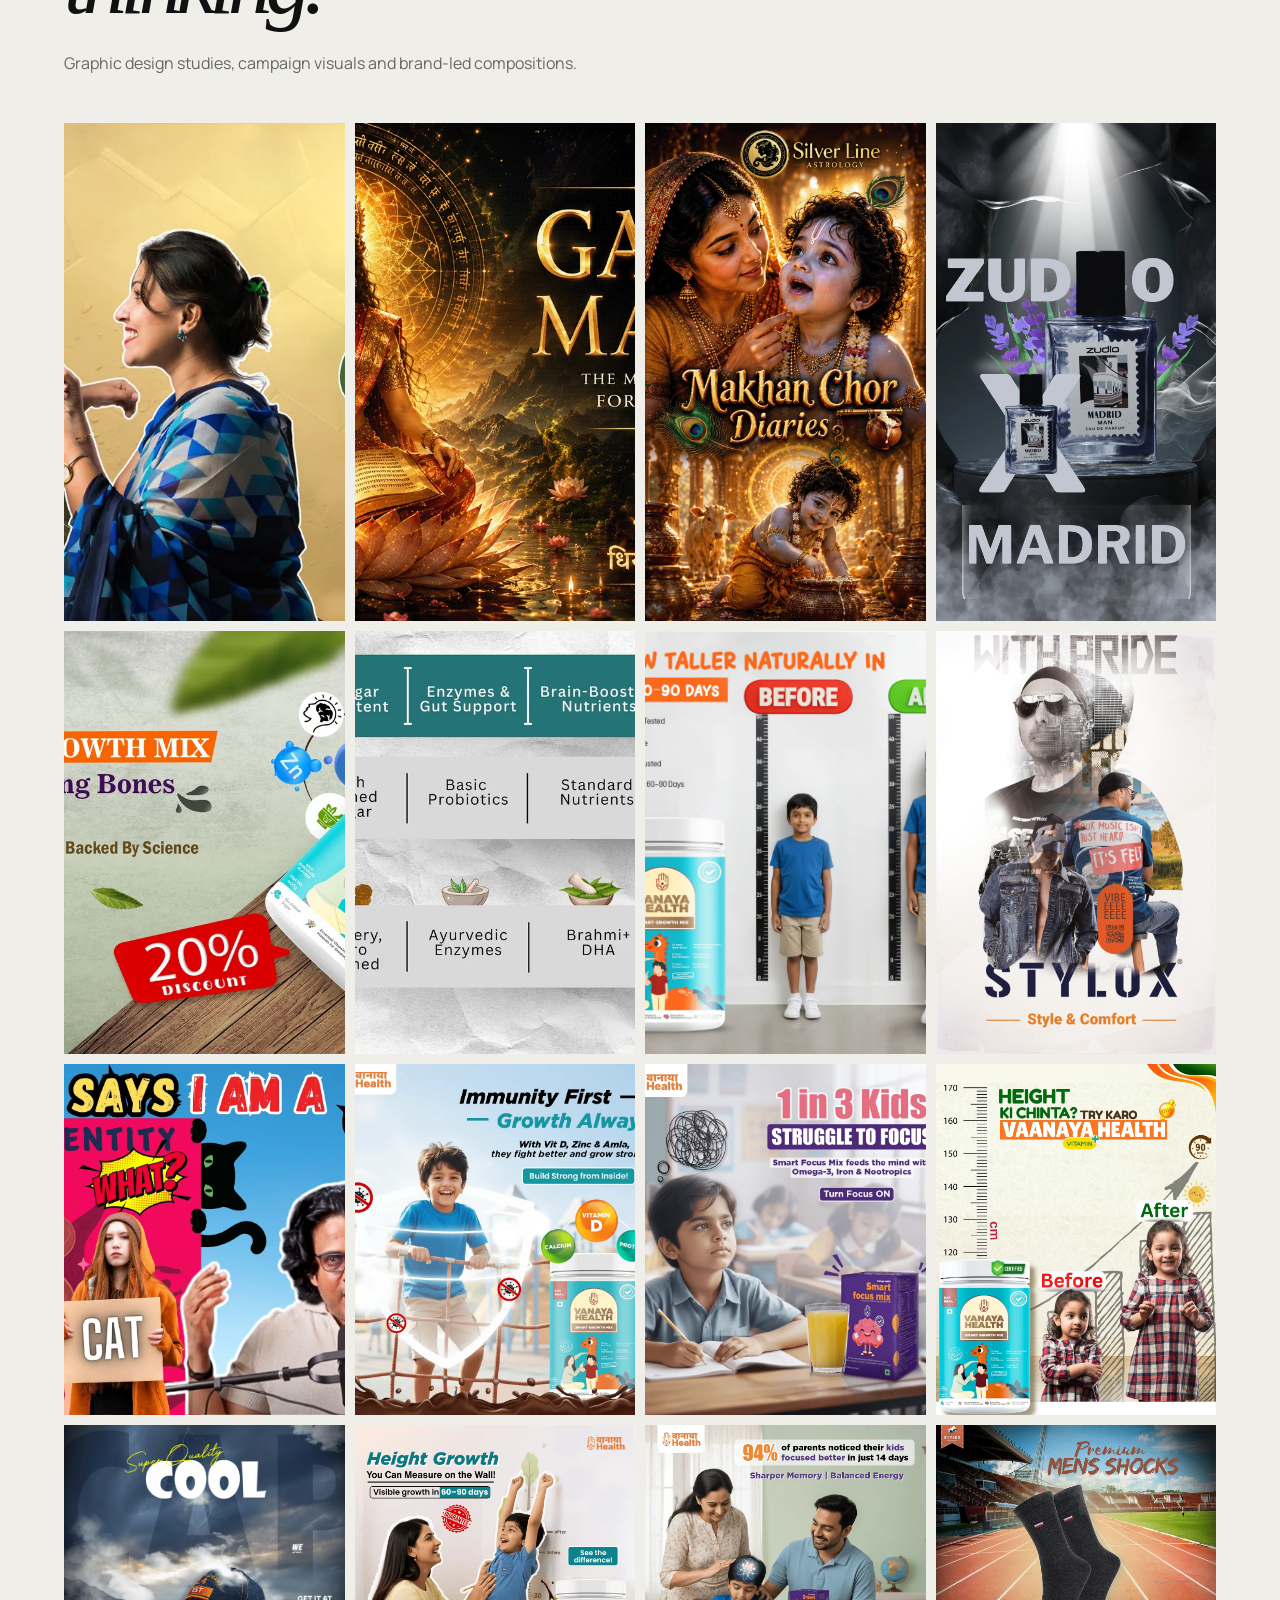
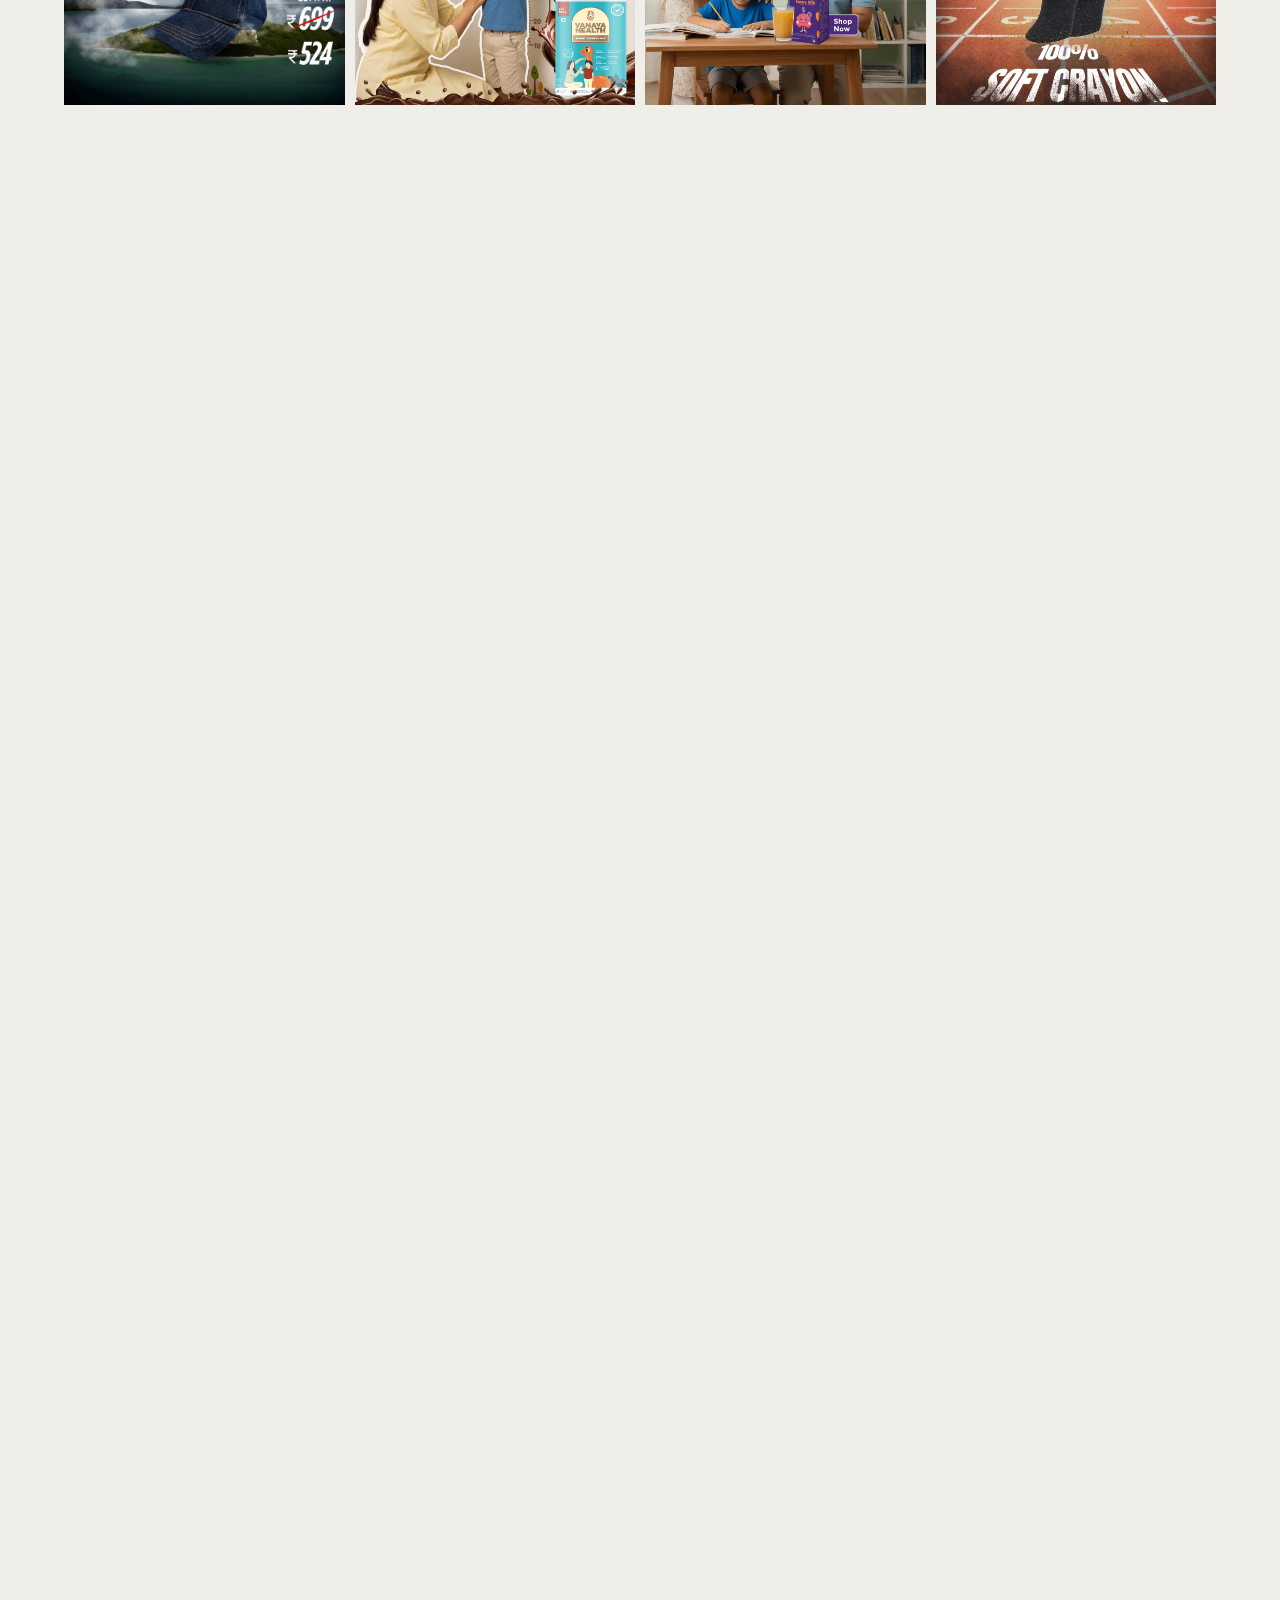
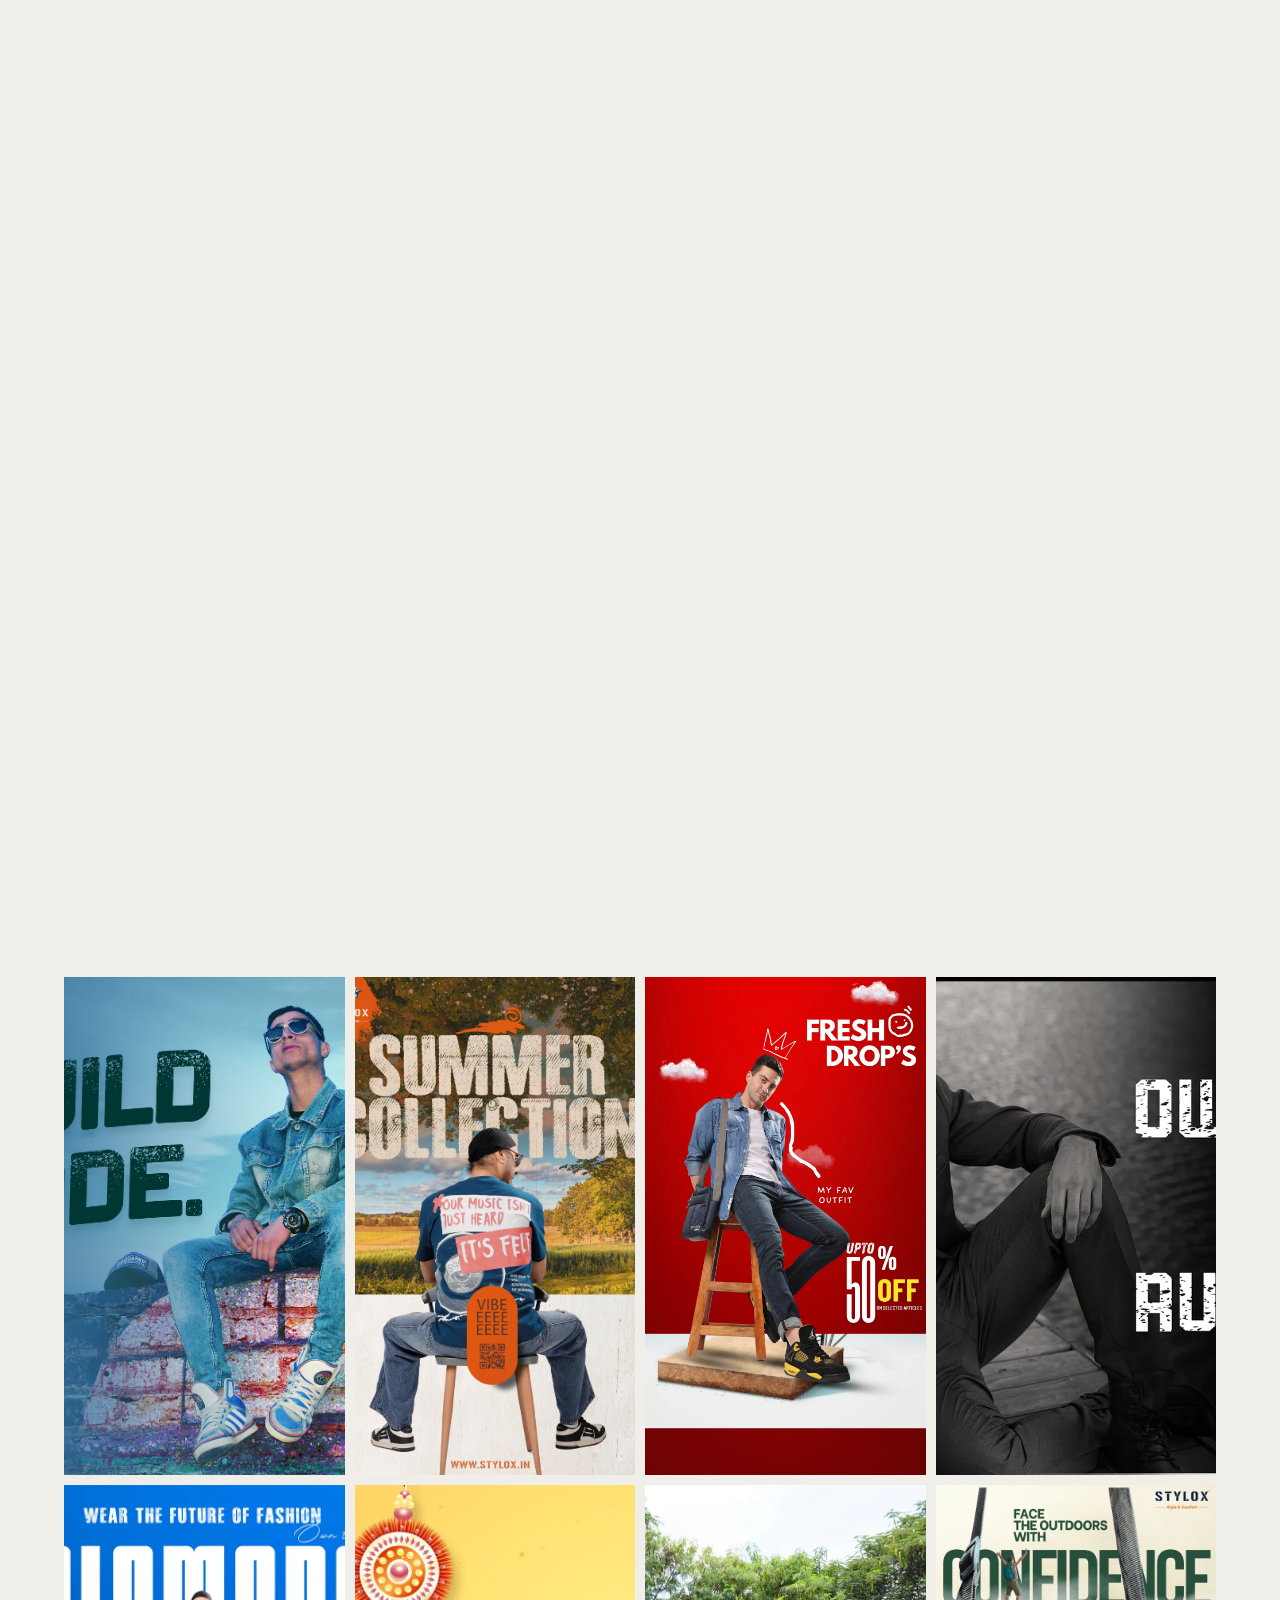
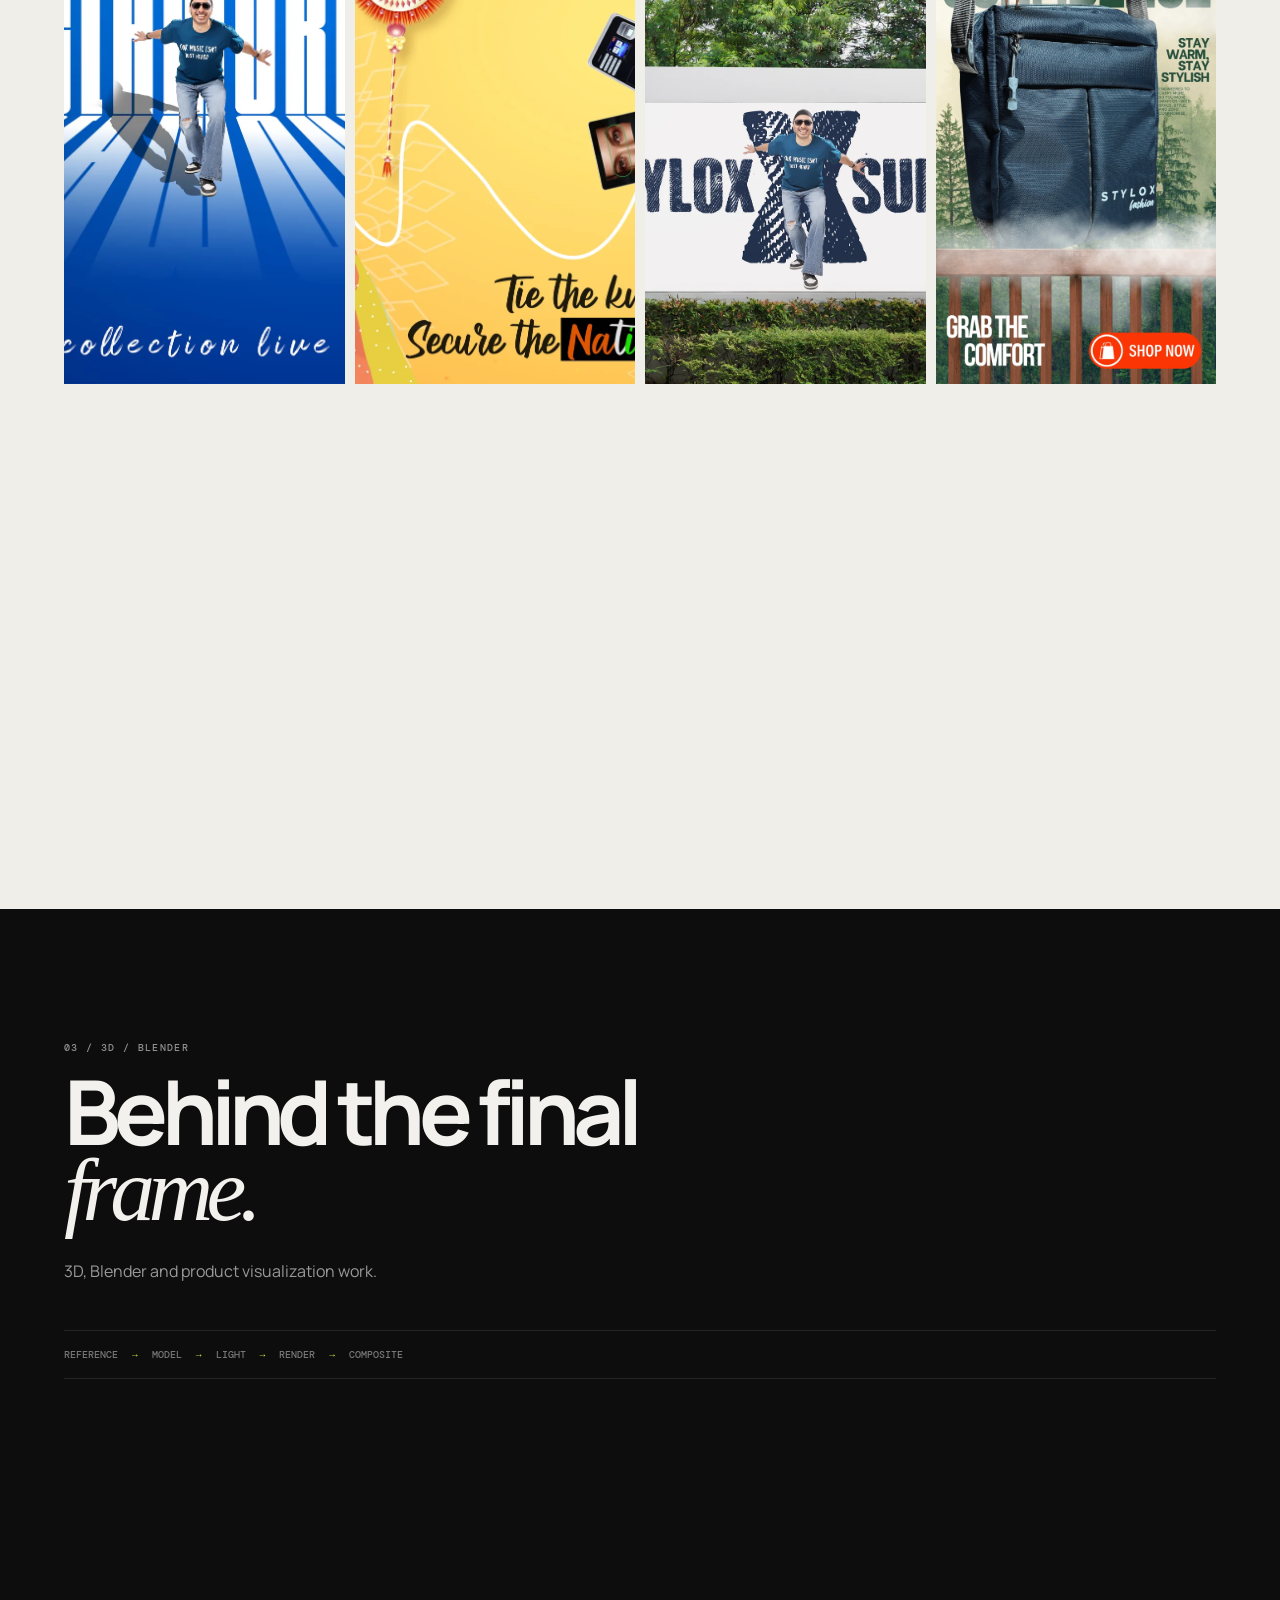
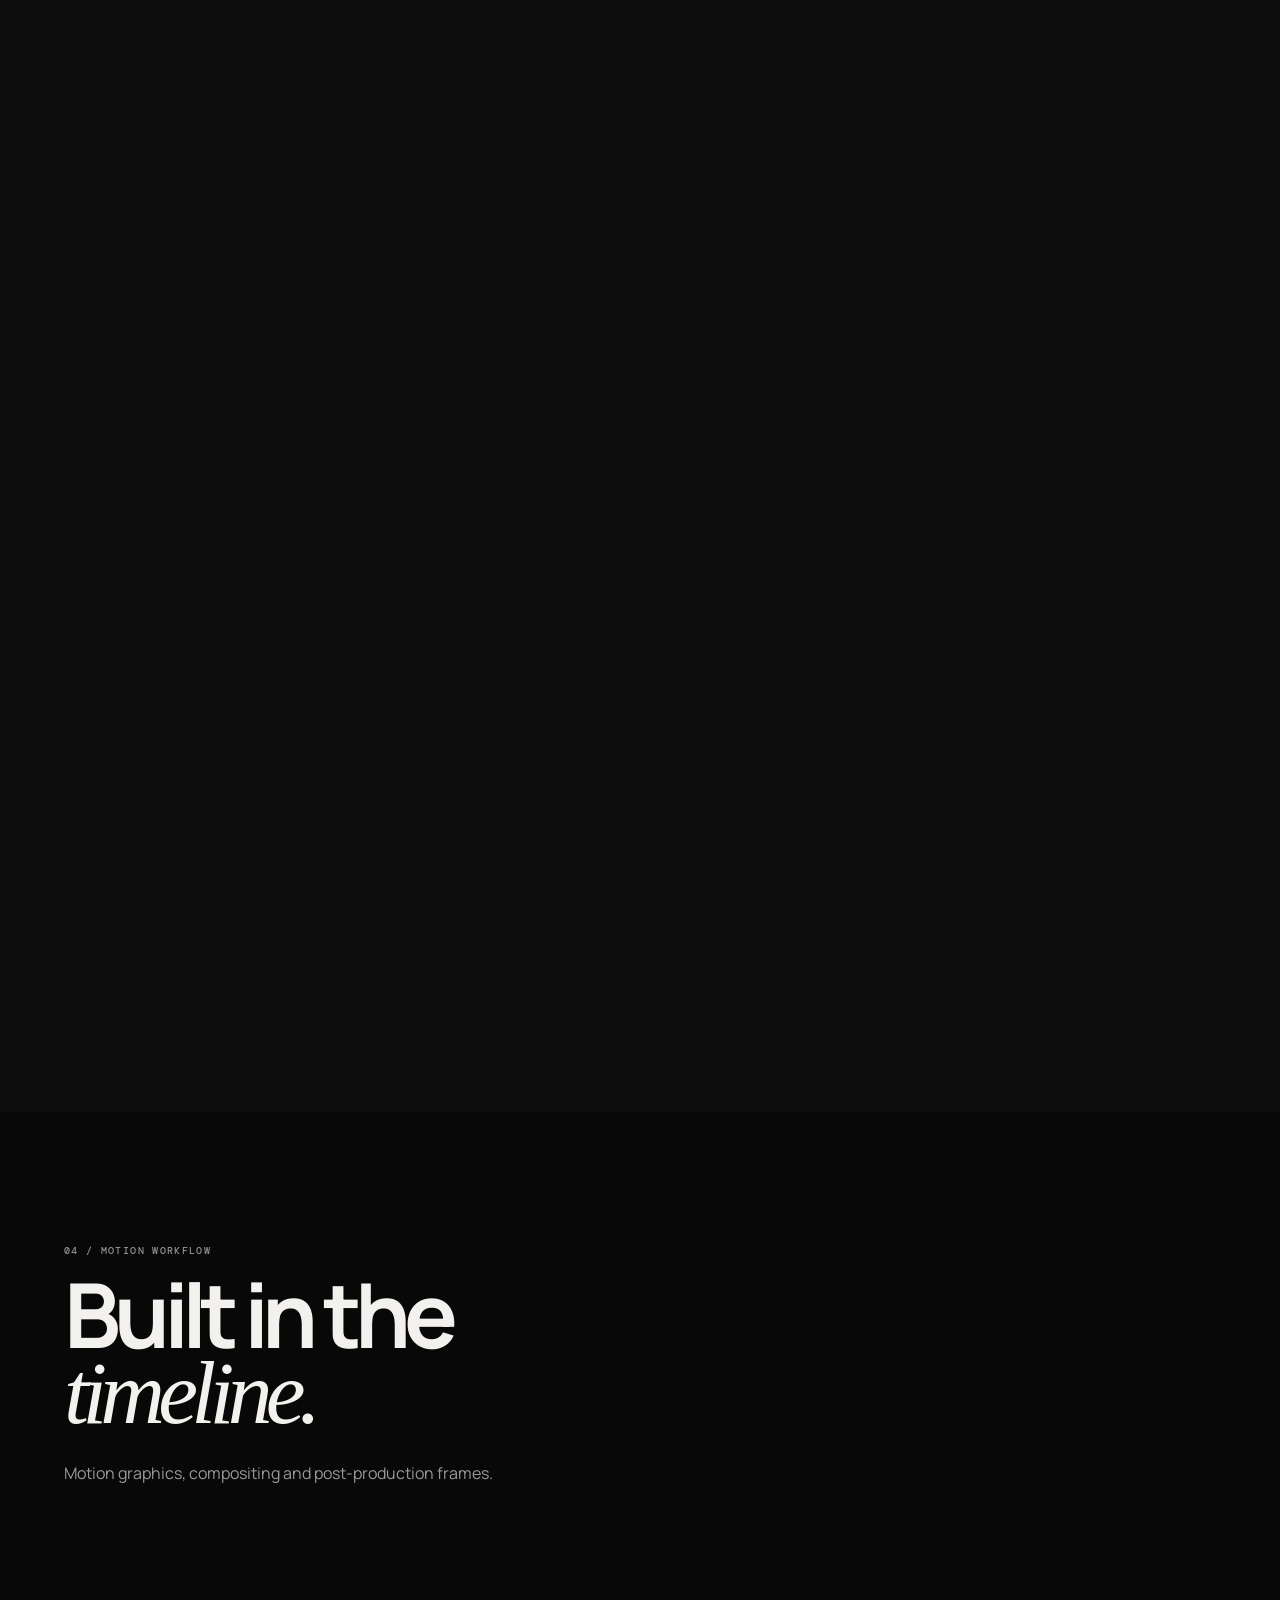
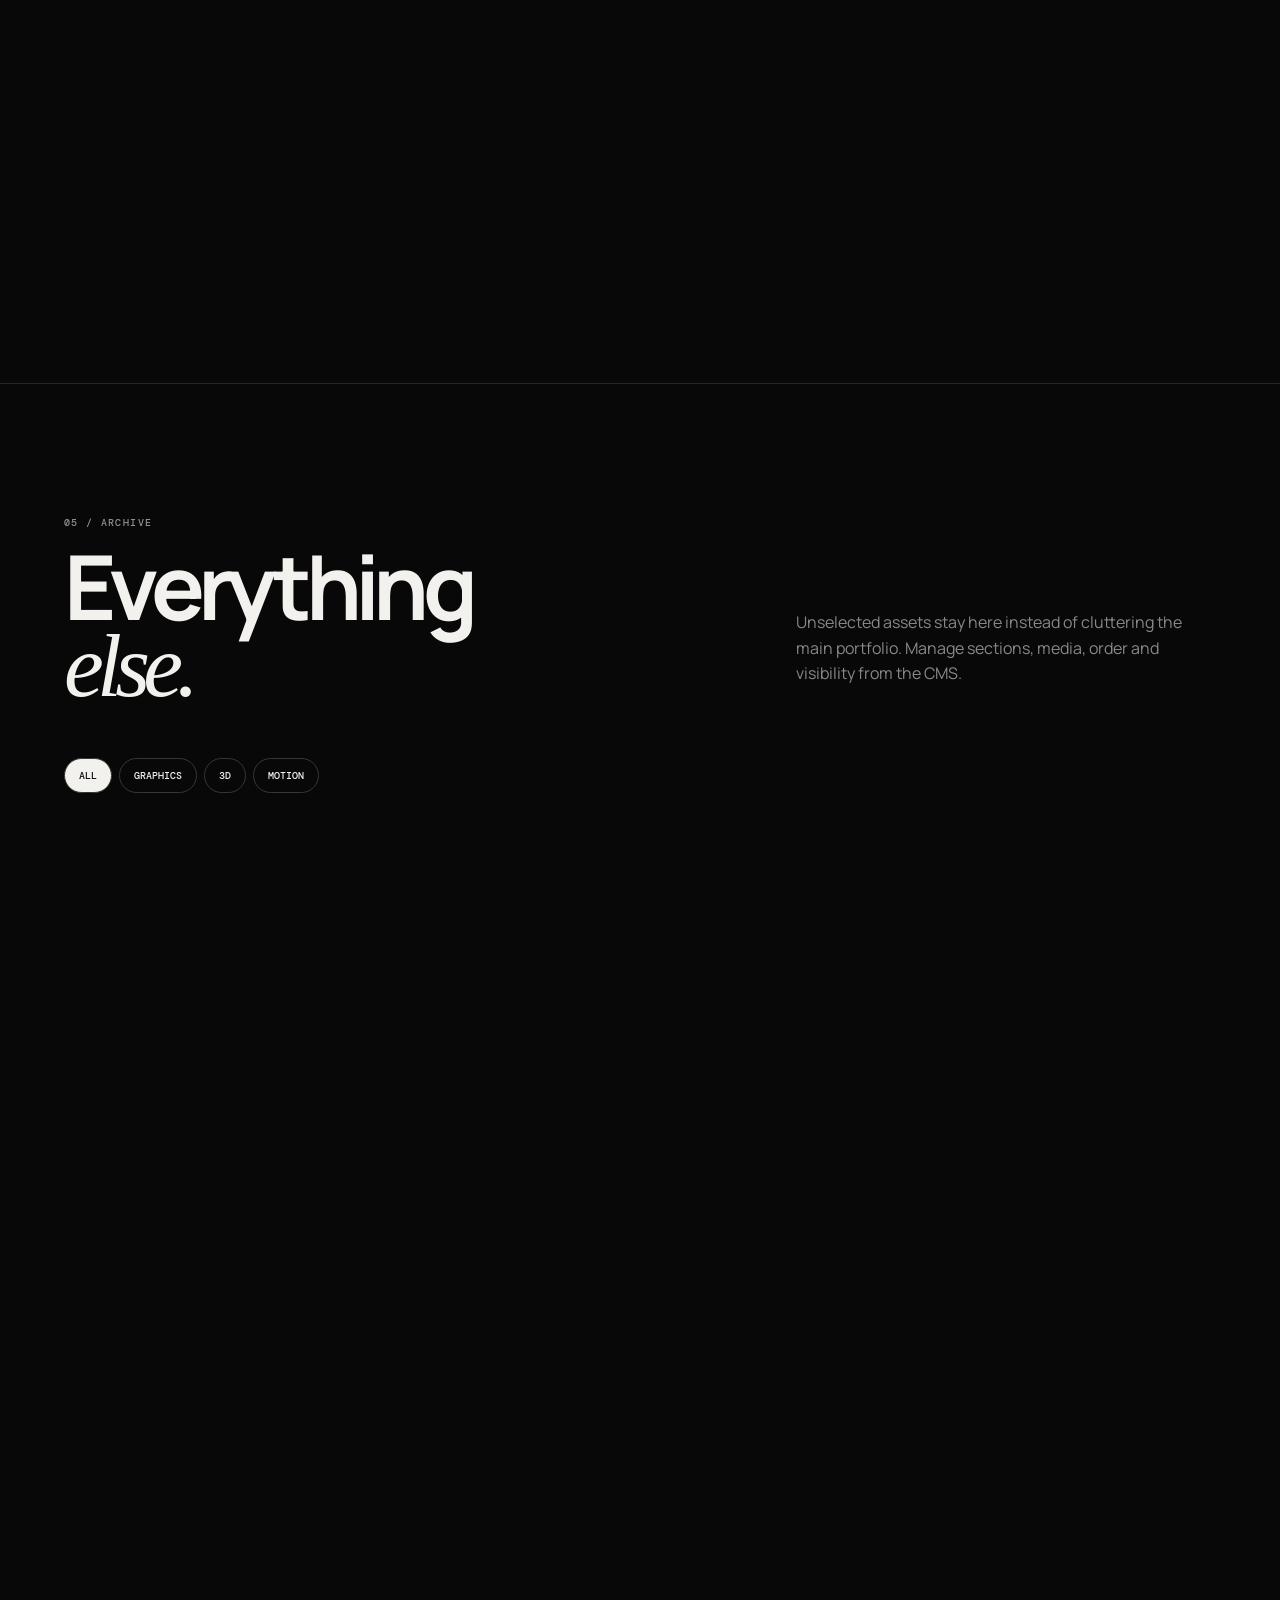
==== commit 7e9ab72e: "Add files via upload" ====
--- a/index.html
+++ b/index.html
@@ -11,7 +11,7 @@
 </head>
 <body>
 <div class="grain"></div>
-<header class="nav"><a class="logo" href="#home">AMBAR<span>/</span>SONI</a><nav><a href="#films">Films</a><a href="#graphics">Graphics</a><a href="#3d">3D</a><a href="#about">About</a></nav><a class="pill" href="#contact">Contact ↗</a></header>
+<header class="nav"><a class="logo" href="#home">AMBAR<span>/</span>SONI</a><nav id="managedNav"><a href="#films">Films</a><a href="#graphics">Graphics</a><a href="#3d">3D</a><a href="#about">About</a></nav><a class="pill" href="#contact">Contact ↗</a></header>
 <main id="home">
 <section class="hero">
   <div class="eyebrow">AMBAR SONI / CREATIVE VISUAL PORTFOLIO</div>
@@ -23,27 +23,9 @@
 </section>
 <section class="ticker"><div>VIDEO EDITING ✦ MOTION DESIGN ✦ AI VISUALS ✦ 3D / CGI ✦ GRAPHIC DESIGN ✦ UI / UX MENTIONED ✦ VIDEO EDITING ✦ MOTION DESIGN ✦</div></section>
 
-<section id="films" class="section films"><div class="section-head"><div><span class="eyebrow">01 / SELECTED FILMS</span><h2>Watch the<br><em>work.</em></h2></div><a class="text-link" href="https://www.behance.net/gallery/213403953/Behance-Portfolio-Dive-into-Series-of-Experience" target="_blank" rel="noopener">Full Behance archive ↗</a></div>
-<div class="film-grid">
-<article class="film film-feature"><div class="video"><iframe src="https://www-ccv.adobe.io/v1/player/ccv/PerLII6bcdX/embed?api_key=behance1&bgcolor=%23070707" title="StrandSoul — product showcase" loading="lazy" allow="autoplay; fullscreen" allowfullscreen></iframe></div><div class="film-meta"><span>01 / PRODUCT FILM · AI + EDITING</span><h3>StrandSoul — Product Showcase</h3></div></article>
-<article class="film"><div class="video"><iframe src="https://www-ccv.adobe.io/v1/player/ccv/5vpwnRGAgkt/embed?api_key=behance1&bgcolor=%23070707" title="StrandSoul selected sequence" loading="lazy" allow="autoplay; fullscreen" allowfullscreen></iframe></div><div class="film-meta"><span>02 / PRODUCT STORY</span><h3>StrandSoul — Selected Sequence</h3></div></article>
-<article class="film"><div class="video"><iframe src="https://www-ccv.adobe.io/v1/player/ccv/TrGnRn7Cbif/embed?api_key=behance1&bgcolor=%23070707" title="Mahakhumbh — A Short Untold Story" loading="lazy" allow="autoplay; fullscreen" allowfullscreen></iframe></div><div class="film-meta"><span>03 / AI FILM · STORYTELLING</span><h3>Mahakhumbh — A Short Untold Story</h3></div></article>
-<article class="film"><div class="video"><iframe src="https://www-ccv.adobe.io/v1/player/ccv/BaCXL6RfrEJ/embed?api_key=behance1&bgcolor=%23070707" title="After Effects Blender product animation" loading="lazy" allow="autoplay; fullscreen" allowfullscreen></iframe></div><div class="film-meta"><span>04 / 3D · MOTION</span><h3>After Effects × Blender — Product Animation</h3></div></article>
-<article class="film"><div class="video"><iframe src="https://www-ccv.adobe.io/v1/player/ccv/-2zY_gwyVGF/embed?api_key=behance1&bgcolor=%23070707" title="Nike 3D product animation" loading="lazy" allow="autoplay; fullscreen" allowfullscreen></iframe></div><div class="film-meta"><span>05 / 3D PRODUCT</span><h3>Nike — 3D Product Animation</h3></div></article>
-<article class="film"><div class="video"><iframe src="https://www-ccv.adobe.io/v1/player/ccv/CuGw-ScXiQg/embed?api_key=behance1&bgcolor=%23070707" title="Edrio fashion visual" loading="lazy" allow="autoplay; fullscreen" allowfullscreen></iframe></div><div class="film-meta"><span>06 / FASHION · EDITING</span><h3>Edrio — Fashion Visual</h3></div></article>
-<article class="film"><div class="video"><iframe src="https://www-ccv.adobe.io/v1/player/ccv/JjcgsE8z9rE/embed?api_key=behance1&bgcolor=%23070707" title="Zudio Madrid visual" loading="lazy" allow="autoplay; fullscreen" allowfullscreen></iframe></div><div class="film-meta"><span>07 / PRODUCT · CAMPAIGN</span><h3>Zudio × Madrid — Product Visual</h3></div></article>
-<article class="film"><div class="video"><iframe src="https://www-ccv.adobe.io/v1/player/ccv/FNZB7kyjhaa/embed?api_key=behance1&bgcolor=%23070707" title="Himsrot visual" loading="lazy" allow="autoplay; fullscreen" allowfullscreen></iframe></div><div class="film-meta"><span>08 / BRAND VISUAL</span><h3>Himsrot — Visual Showcase</h3></div></article>
-<article class="film"><div class="video"><iframe src="https://www-ccv.adobe.io/v1/player/ccv/GPoQZqf-n4t/embed?api_key=behance1&bgcolor=%23070707" title="NCR Region film" loading="lazy" allow="autoplay; fullscreen" allowfullscreen></iframe></div><div class="film-meta"><span>09 / CINEMATOGRAPHY</span><h3>NCR Region — Cinematic Work</h3></div></article>
-<article class="film"><div class="video"><iframe src="https://www-ccv.adobe.io/v1/player/ccv/J33LSv8cSrF/embed?api_key=behance1&bgcolor=%23070707" title="Baccabucci motion work" loading="lazy" allow="autoplay; fullscreen" allowfullscreen></iframe></div><div class="film-meta"><span>10 / MOTION GRAPHICS</span><h3>Baccabucci — Motion Work</h3></div></article>
-</div></section>
+<div id="managedSections"></div>
 
-<section id="graphics" class="section light-grid"><div class="section-head"><div><span class="eyebrow">02 / GRAPHIC DESIGN</span><h2>Static work,<br><em>sharp thinking.</em></h2></div><button class="filter-toggle" data-filter="graphics">View archive ↗</button></div><div class="masonry graphics" id="graphicsGrid"></div></section>
-
-<section id="3d" class="section dark-alt"><div class="section-head"><div><span class="eyebrow">03 / 3D / BLENDER</span><h2>Behind the<br><em>final frame.</em></h2></div></div><div class="process-line"><span>REFERENCE</span><b>→</b><span>MODEL</span><b>→</b><span>LIGHT</span><b>→</b><span>RENDER</span><b>→</b><span>COMPOSITE</span></div><div class="masonry three" id="threeGrid"></div></section>
-
-<section id="motion" class="section"><div class="section-head"><div><span class="eyebrow">04 / MOTION WORKFLOW</span><h2>Built in<br><em>the timeline.</em></h2></div></div><div class="masonry motion" id="motionGrid"></div></section>
-
-<section id="archive" class="section archive"><div class="section-head"><div><span class="eyebrow">05 / ARCHIVE</span><h2>Everything<br><em>else.</em></h2></div><p>Unselected assets stay here instead of cluttering the main portfolio. Use the editor to promote or hide any item.</p></div><div class="archive-controls"><button class="active" data-show="all">All</button><button data-show="graphics">Graphics</button><button data-show="3d">3D</button><button data-show="motion">Motion</button></div><div class="archive-grid" id="archiveGrid"></div></section>
+<section id="archive" class="section archive"><div class="section-head"><div><span class="eyebrow">05 / ARCHIVE</span><h2>Everything<br><em>else.</em></h2></div><p>Unselected assets stay here instead of cluttering the main portfolio. Manage sections, media, order and visibility from the CMS.</p></div><div class="archive-controls"><button class="active" data-show="all">All</button><button data-show="graphics">Graphics</button><button data-show="3d">3D</button><button data-show="motion">Motion</button></div><div class="archive-grid" id="archiveGrid"></div></section>
 
 <section id="about" class="section about"><div class="eyebrow">06 / ABOUT AMBAR</div><div><h2>Creative video editor.<br>Motion designer.<br><em>Visual problem solver.</em></h2><p>I work across commercial editing, social ads, AI-generated films, motion graphics, 3D/product animation and graphic design. UI/UX is part of my broader digital skill set, while this portfolio stays focused on visual work.</p><div class="tools"><span>AFTER EFFECTS</span><span>PREMIERE PRO</span><span>BLENDER 3D</span><span>DAVINCI RESOLVE</span><span>PHOTOSHOP</span><span>AI WORKFLOWS</span><span>FIGMA / UI UX</span></div></div></section>
 
--- a/styles.css
+++ b/styles.css
@@ -1 +1,3 @@
 :root{--bg:#080808;--fg:#f2f1ed;--muted:#909090;--line:#252525;--accent:#d9ff45;--paper:#efeee9;--ink:#101010}*{box-sizing:border-box}html{scroll-behavior:smooth}body{margin:0;background:var(--bg);color:var(--fg);font-family:Manrope,system-ui,sans-serif;overflow-x:hidden}.grain{position:fixed;inset:0;pointer-events:none;z-index:20;opacity:.04;background-image:url("data:image/svg+xml,%3Csvg xmlns='http://www.w3.org/2000/svg' width='180' height='180' viewBox='0 0 180 180'%3E%3Cfilter id='n'%3E%3CfeTurbulence type='fractalNoise' baseFrequency='.8' numOctaves='3' stitchTiles='stitch'/%3E%3C/filter%3E%3Crect width='100%25' height='100%25' filter='url(%23n)'/%3E%3C/svg%3E")}.nav{height:76px;padding:0 5vw;display:flex;align-items:center;justify-content:space-between;position:fixed;inset:0 0 auto;z-index:10;background:linear-gradient(#080808 30%,transparent);backdrop-filter:blur(10px)}.logo{font-weight:800;letter-spacing:-.07em;color:var(--fg);text-decoration:none}.logo span{color:var(--accent);padding:0 3px}.nav nav{display:flex;gap:28px}.nav nav a,.pill,.text-link{color:var(--fg);text-decoration:none;font:500 .68rem "DM Mono",monospace;text-transform:uppercase;letter-spacing:.11em}.pill{border:1px solid #363636;border-radius:999px;padding:11px 14px}.hero{min-height:100vh;padding:135px 5vw 50px;display:flex;flex-direction:column;justify-content:space-between}.eyebrow{font:500 .65rem "DM Mono",monospace;letter-spacing:.13em;text-transform:uppercase;color:var(--muted)}.hero-grid{display:grid;grid-template-columns:minmax(0,1fr) 330px;gap:7vw;align-items:center;margin-top:7vh}.hero h1{font-size:clamp(5rem,12vw,12.5rem);line-height:.78;letter-spacing:-.095em;margin:0;font-weight:800}.hero h1 em,h2 em{font-family:Georgia,serif;font-weight:400}.hero h1 em{color:#cfcfcf}.hero-lede{max-width:560px;color:#aaa;line-height:1.7;font-size:.95rem;margin-top:50px}.profile-card{border:1px solid #343434;background:#0d0d0d;padding:9px;transform:rotate(1.5deg);box-shadow:0 25px 80px #0008}.profile-photo{aspect-ratio:4/5;overflow:hidden;background:#151515}.profile-photo img{width:100%;height:100%;object-fit:cover;object-position:center 35%;display:block;filter:saturate(.9) contrast(1.03)}.profile-meta{display:flex;justify-content:space-between;gap:10px;padding:13px 7px 4px;font:500 .62rem "DM Mono",monospace}.profile-meta div{display:grid;gap:4px}.profile-meta strong{color:#777;font-size:.54rem}.profile-index{color:var(--accent)}.hero-foot{display:flex;justify-content:space-between;align-items:end}.hero-meta{display:flex;gap:40px;font:500 .62rem "DM Mono",monospace;color:#777}.scroll{font:500 .62rem "DM Mono",monospace;color:#777}.scroll b{color:var(--accent);font-size:1rem;margin-left:8px}.ticker{border-block:1px solid var(--line);overflow:hidden;white-space:nowrap;padding:19px 0;color:#ccc;font-size:.95rem}.ticker div{display:inline-block;animation:ticker 28s linear infinite}@keyframes ticker{to{transform:translateX(-50%)}}.section{padding:125px 5vw}.section-head{display:flex;justify-content:space-between;align-items:end;margin-bottom:55px}.section-head h2{font-size:clamp(3.4rem,7vw,7.5rem);line-height:.84;letter-spacing:-.075em;margin:17px 0 0}.text-link{border-bottom:1px solid #555;padding-bottom:6px}.film-grid{display:grid;grid-template-columns:repeat(2,1fr);gap:55px 24px}.film-feature{grid-column:1/-1}.video{aspect-ratio:16/9;background:#111;overflow:hidden}.video iframe{width:100%;height:100%;border:0}.film-meta{border-bottom:1px solid var(--line);padding:14px 0}.film-meta span{font:500 .6rem "DM Mono",monospace;color:#888}.film-meta h3{font-size:1rem;font-weight:500;margin:8px 0 0;letter-spacing:-.02em}.light-grid{background:var(--paper);color:var(--ink)}.light-grid .eyebrow,.light-grid .text-link{color:#666}.light-grid .section-head h2{color:#111}.masonry{display:grid;grid-template-columns:repeat(4,1fr);gap:10px}.asset{margin:0;position:relative;background:#ddd;overflow:hidden;cursor:zoom-in}.asset img{width:100%;height:100%;object-fit:cover;display:block;transition:transform .7s cubic-bezier(.2,.7,.2,1)}.asset:hover img{transform:scale(1.04)}.graphics .asset:nth-child(3n+1){aspect-ratio:4/5}.graphics .asset:nth-child(3n+2){aspect-ratio:1/1}.graphics .asset:nth-child(3n){aspect-ratio:4/5}.asset figcaption{position:absolute;left:8px;right:8px;bottom:8px;display:flex;justify-content:space-between;padding:8px 9px;background:#050505cc;color:#fff;backdrop-filter:blur(8px);font:500 .55rem "DM Mono",monospace;opacity:0;transform:translateY(6px);transition:.25s}.asset:hover figcaption{opacity:1;transform:none}.dark-alt{background:#0d0d0d}.process-line{display:flex;gap:14px;align-items:center;border-block:1px solid var(--line);padding:17px 0;margin-bottom:20px;overflow:auto;white-space:nowrap;font:500 .6rem "DM Mono",monospace;color:#777}.process-line b{color:var(--accent)}.three{grid-template-columns:repeat(4,1fr)}.three .asset{aspect-ratio:4/3}.motion{grid-template-columns:repeat(3,1fr)}.motion .asset{aspect-ratio:16/10}.archive{border-top:1px solid var(--line)}.archive .section-head p{max-width:420px;color:#888;line-height:1.6}.archive-controls{display:flex;gap:7px;margin-bottom:25px;flex-wrap:wrap}.archive-controls button,.filter-toggle{border:1px solid #363636;background:transparent;color:inherit;padding:10px 14px;border-radius:999px;font:500 .62rem "DM Mono",monospace;text-transform:uppercase;cursor:pointer}.archive-controls button.active,.archive-controls button:hover{background:var(--fg);color:var(--bg)}.archive-grid{display:grid;grid-template-columns:repeat(6,1fr);gap:7px}.archive-grid .asset{aspect-ratio:1/1}.about{display:grid;grid-template-columns:.4fr 1.6fr;gap:8vw;border-top:1px solid var(--line)}.about h2{font-size:clamp(3rem,6vw,6.5rem);line-height:.88;letter-spacing:-.07em;margin:0}.about p{max-width:720px;color:#999;line-height:1.7;margin:45px 0}.tools{display:flex;gap:7px;flex-wrap:wrap}.tools span{border:1px solid #303030;padding:9px 10px;font:500 .58rem "DM Mono",monospace;color:#aaa}.contact{padding:150px 5vw 28px;border-top:1px solid var(--line)}.contact h2{font-size:clamp(4rem,11vw,12rem);line-height:.78;letter-spacing:-.09em;margin:55px 0 75px}.contact-grid{display:grid;grid-template-columns:repeat(2,1fr);border-top:1px solid var(--line)}.contact-grid a{display:grid;grid-template-columns:1fr auto;gap:10px;padding:24px 0;border-bottom:1px solid var(--line);color:var(--fg);text-decoration:none}.contact-grid a:nth-child(odd){padding-right:30px;border-right:1px solid var(--line)}.contact-grid a:nth-child(even){padding-left:30px}.contact-grid small{grid-column:1/-1;color:#777;font:500 .58rem "DM Mono",monospace}.contact-grid strong{font-weight:500}.address{display:flex;justify-content:space-between;border-bottom:1px solid var(--line);padding:22px 0;font-size:.85rem}.address span{font:500 .58rem "DM Mono",monospace;color:#777}.address strong{font-weight:500}.contact footer{display:flex;justify-content:space-between;padding-top:17px;font:500 .57rem "DM Mono",monospace;color:#666}.editor-link{color:#777;text-decoration:none}.reveal{opacity:0;transform:translateY(22px);transition:opacity .8s ease,transform .8s ease}.reveal.in{opacity:1;transform:none}@media(max-width:850px){.nav nav{display:none}.hero{padding-top:115px}.hero-grid{grid-template-columns:1fr;gap:40px}.profile-card{max-width:340px;width:100%;justify-self:end}.hero h1{font-size:20vw}.hero-lede{margin-top:35px}.hero-meta{display:grid;gap:8px}.section{padding:85px 5vw}.section-head{display:block}.text-link{display:inline-block;margin-top:25px}.film-grid{grid-template-columns:1fr}.film-feature{grid-column:auto}.masonry,.three{grid-template-columns:repeat(2,1fr)}.motion{grid-template-columns:1fr}.archive-grid{grid-template-columns:repeat(3,1fr)}.about{grid-template-columns:1fr;gap:30px}.contact-grid{grid-template-columns:1fr}.contact-grid a:nth-child(odd){border-right:0;padding-right:0}.contact-grid a:nth-child(even){padding-left:0}.address{display:grid;gap:8px}.contact footer{display:grid;gap:10px}}@media(max-width:520px){.hero h1{font-size:22vw}.masonry,.three{grid-template-columns:1fr}.archive-grid{grid-template-columns:repeat(2,1fr)}.profile-card{max-width:290px}.section-head h2{font-size:15vw}.contact h2{font-size:17vw}}
+
+.managed-section.light{background:var(--paper);color:var(--ink)}.managed-section.light .eyebrow{color:#666}.managed-section.light .section-head h2{color:#111}.managed-description{max-width:700px;color:#999;line-height:1.7;margin:-25px 0 45px}.managed-section.light .managed-description{color:#666}.asset-media{width:100%;height:100%;min-height:100%;background:#111}.asset-media img,.asset-media video{width:100%;height:100%;object-fit:cover;display:block}.asset-empty{display:grid;place-items:center;color:#777;font:500 .65rem "DM Mono",monospace}.film .video video{width:100%;height:100%;object-fit:cover;display:block}.film-meta p{color:#888;line-height:1.5;font-size:.78rem;margin:10px 0 0}.asset figcaption{gap:10px;align-items:center}.asset figcaption strong{font-weight:500;margin-left:auto;text-align:right}
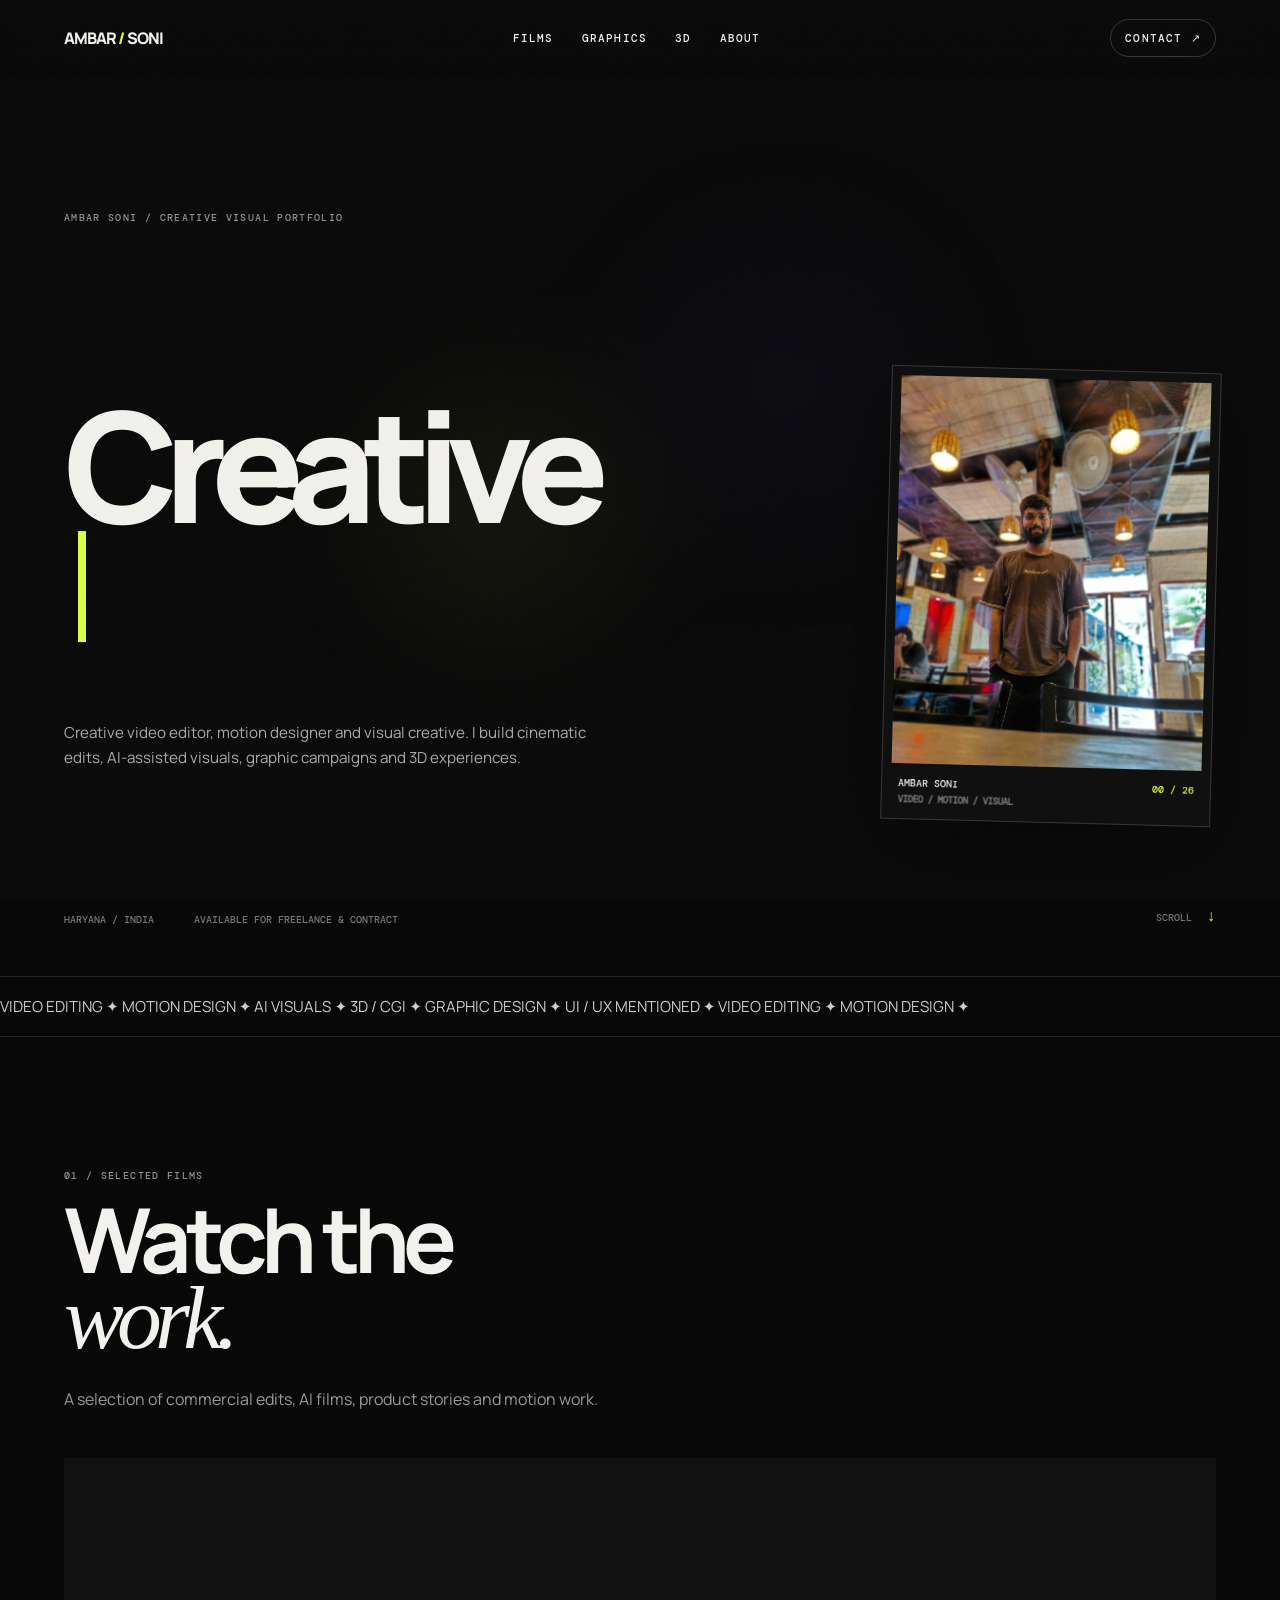
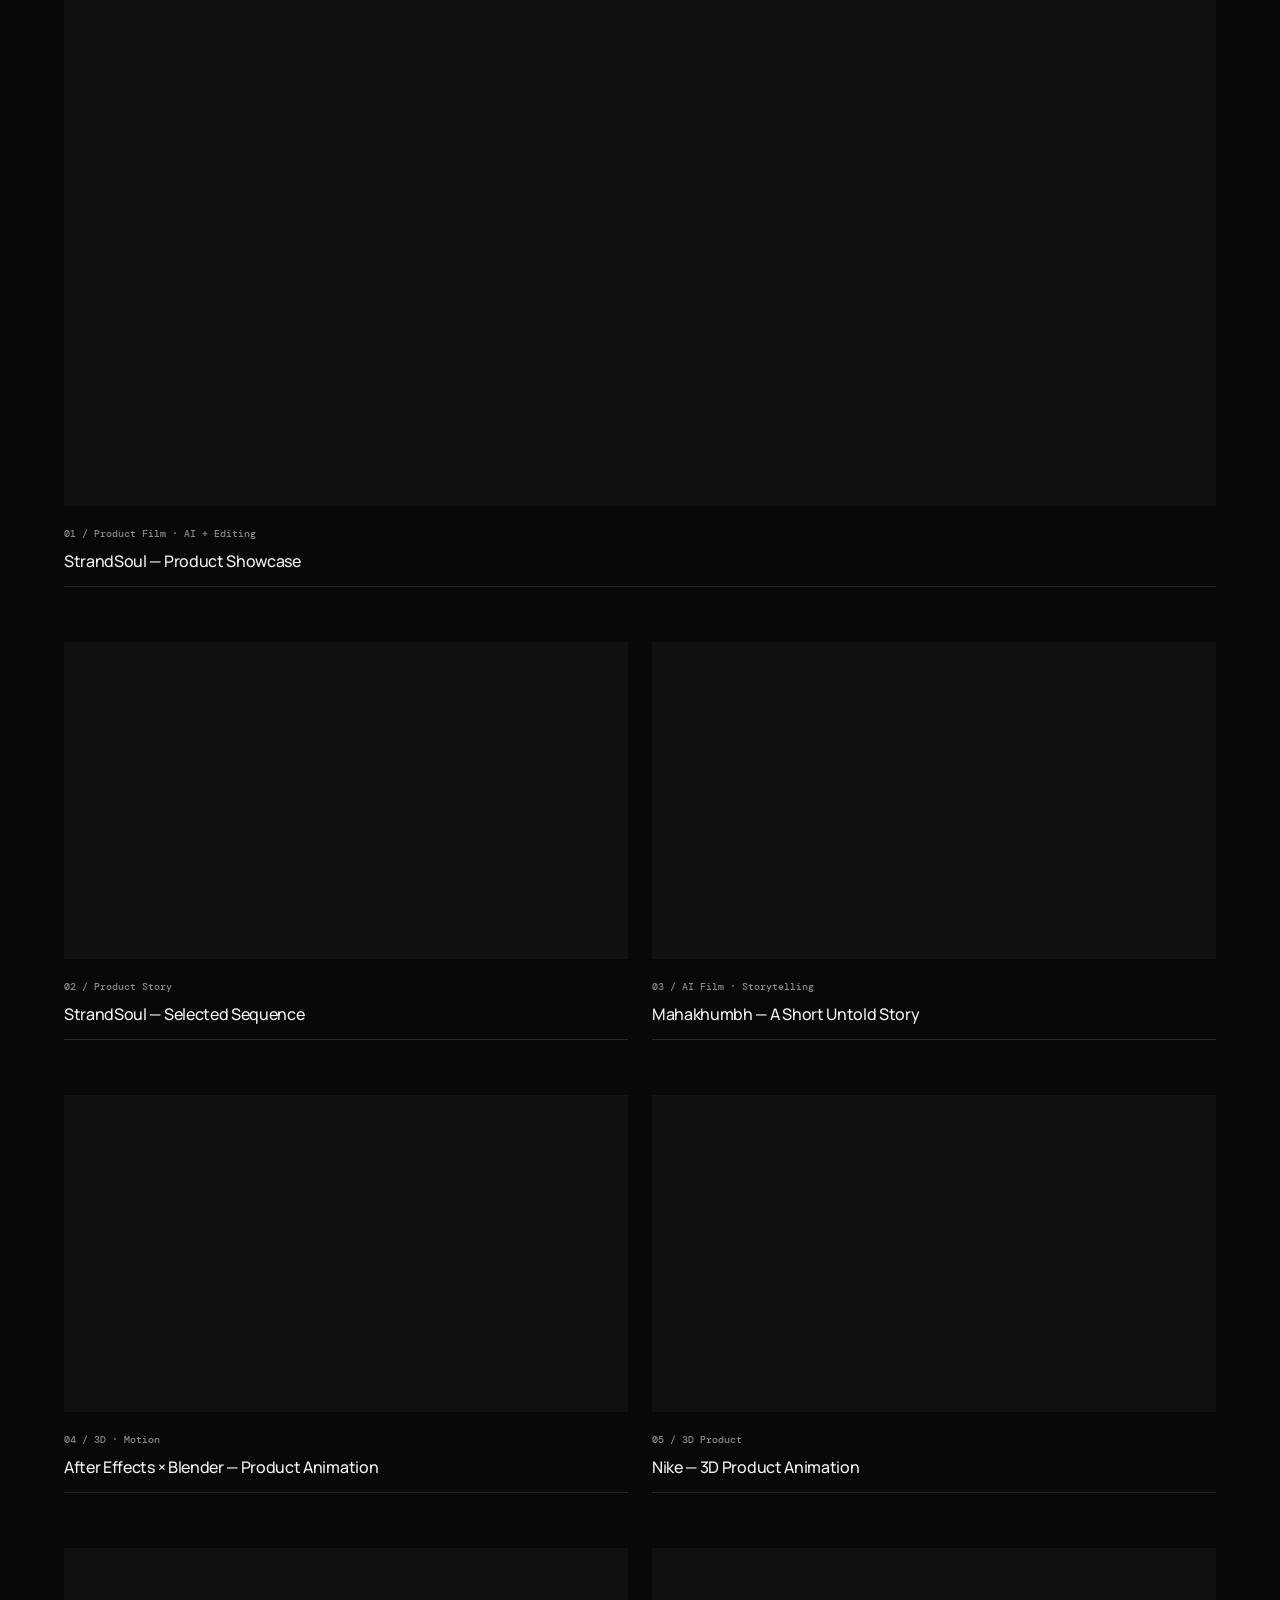
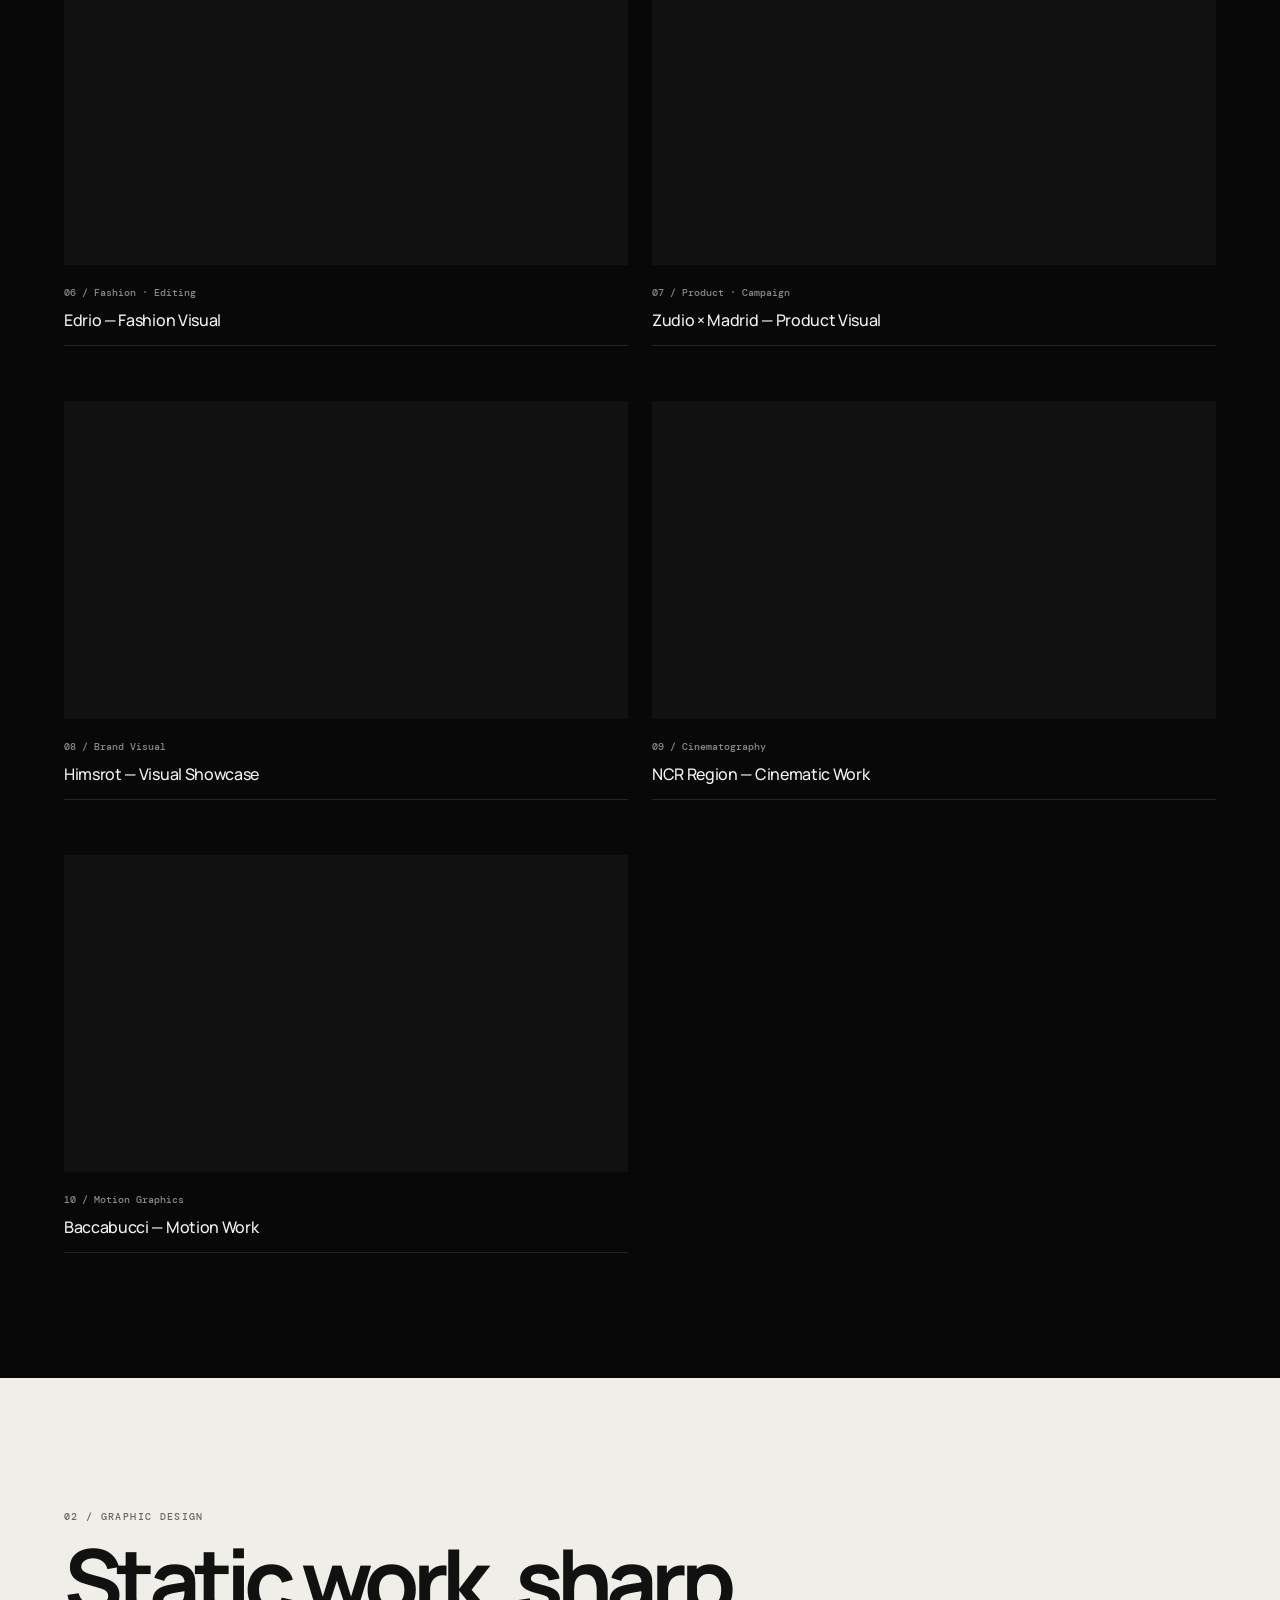
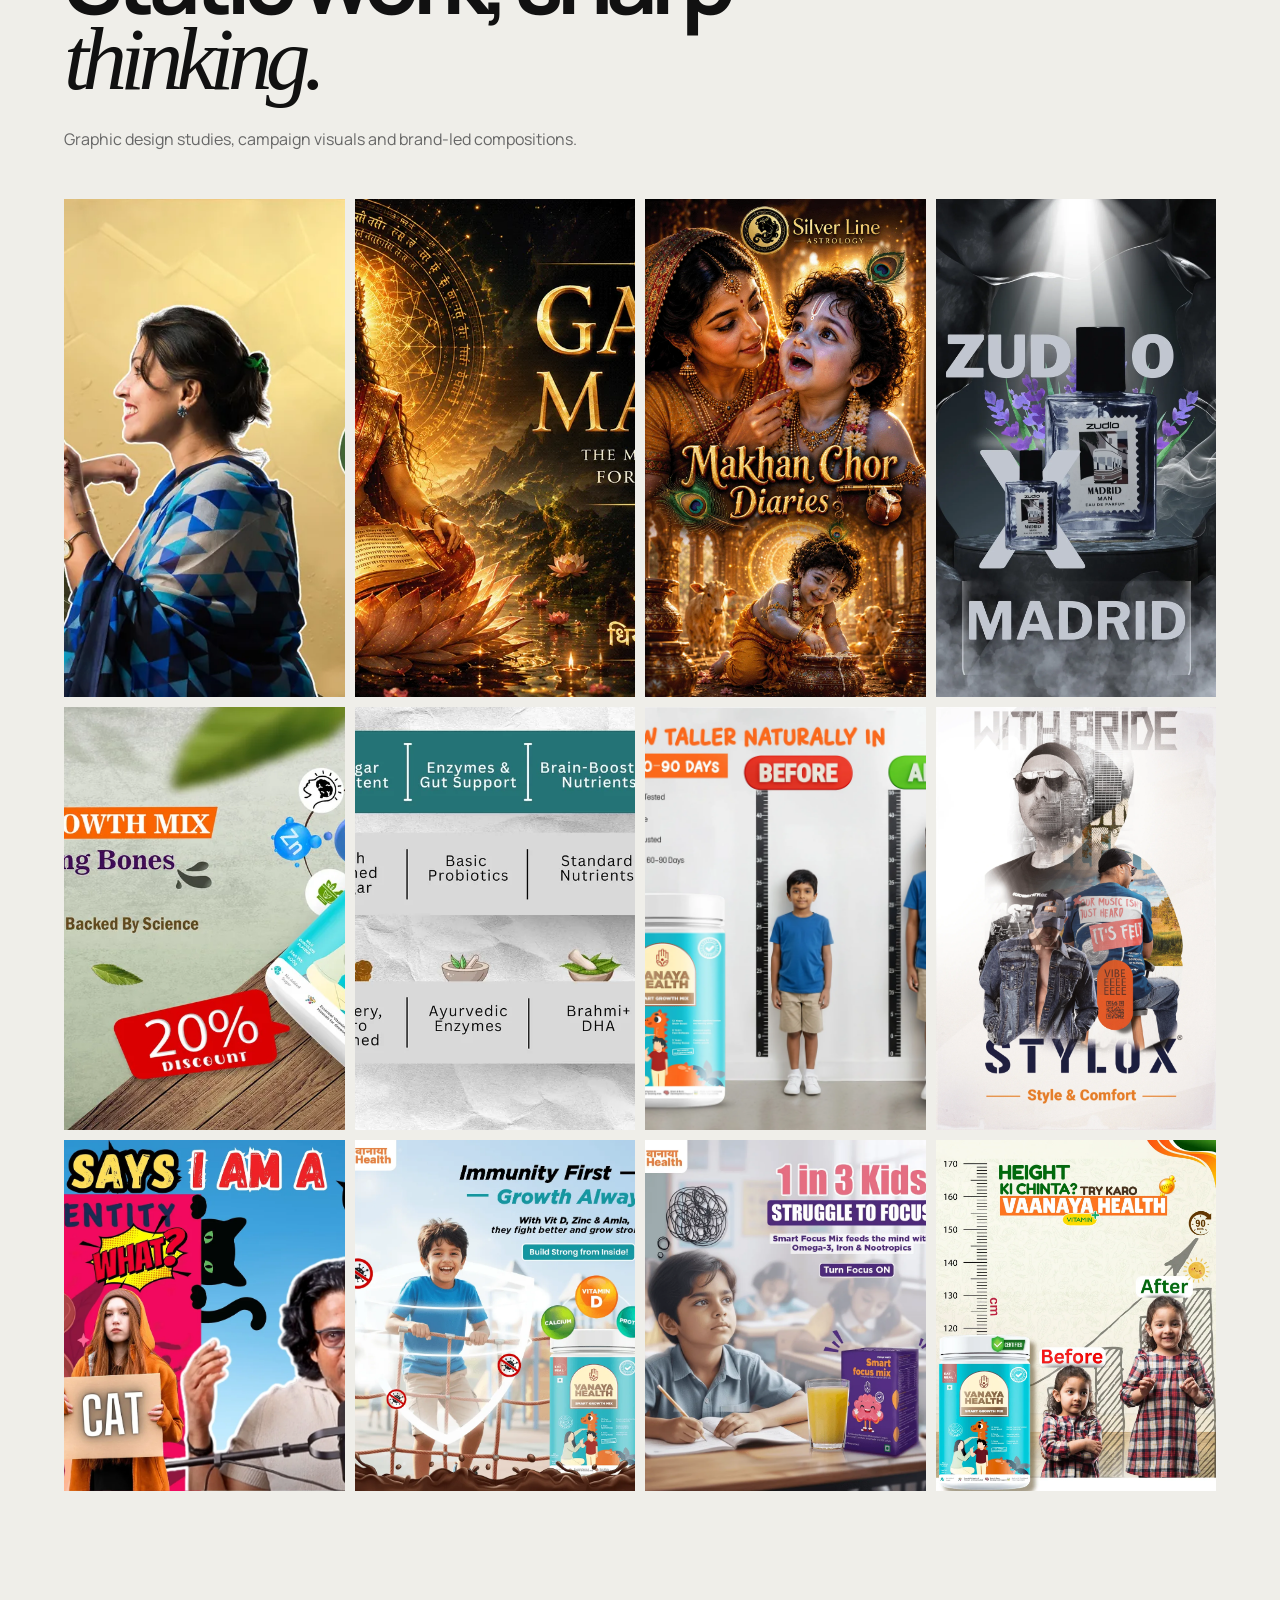
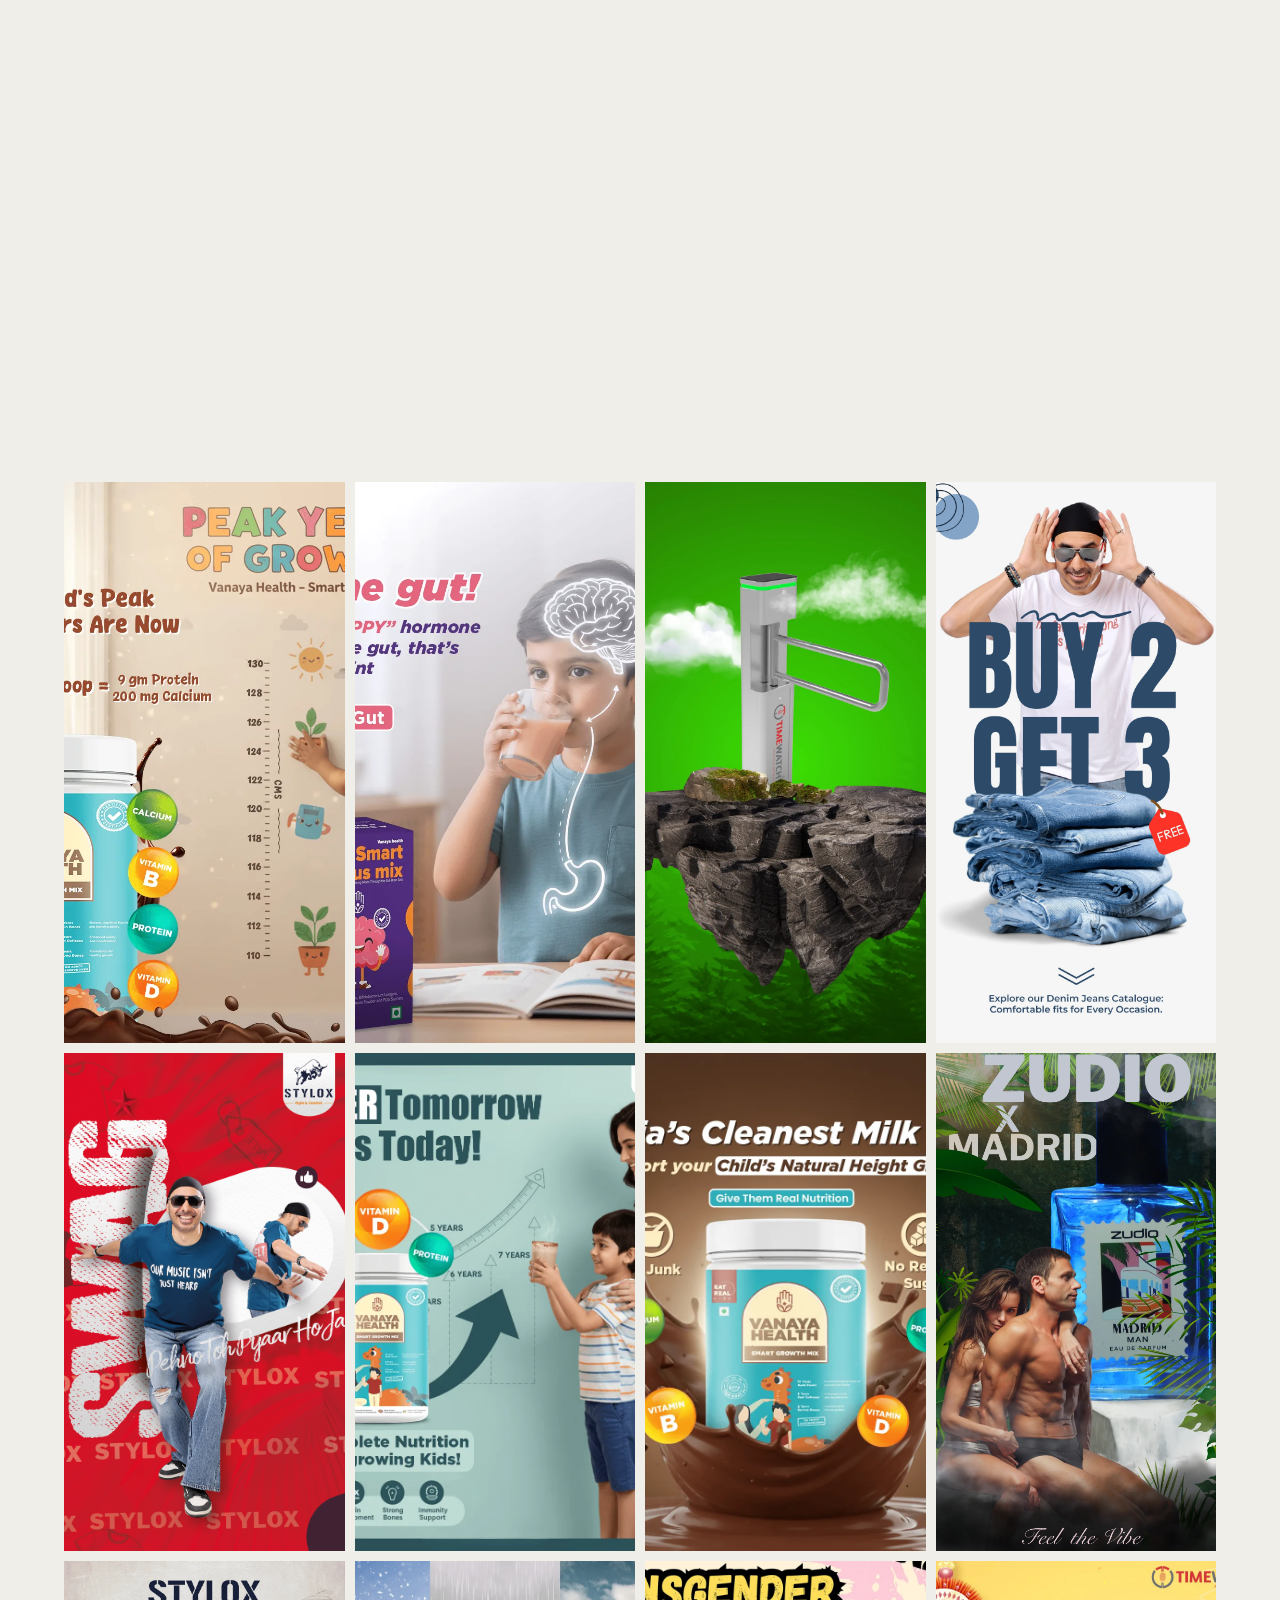
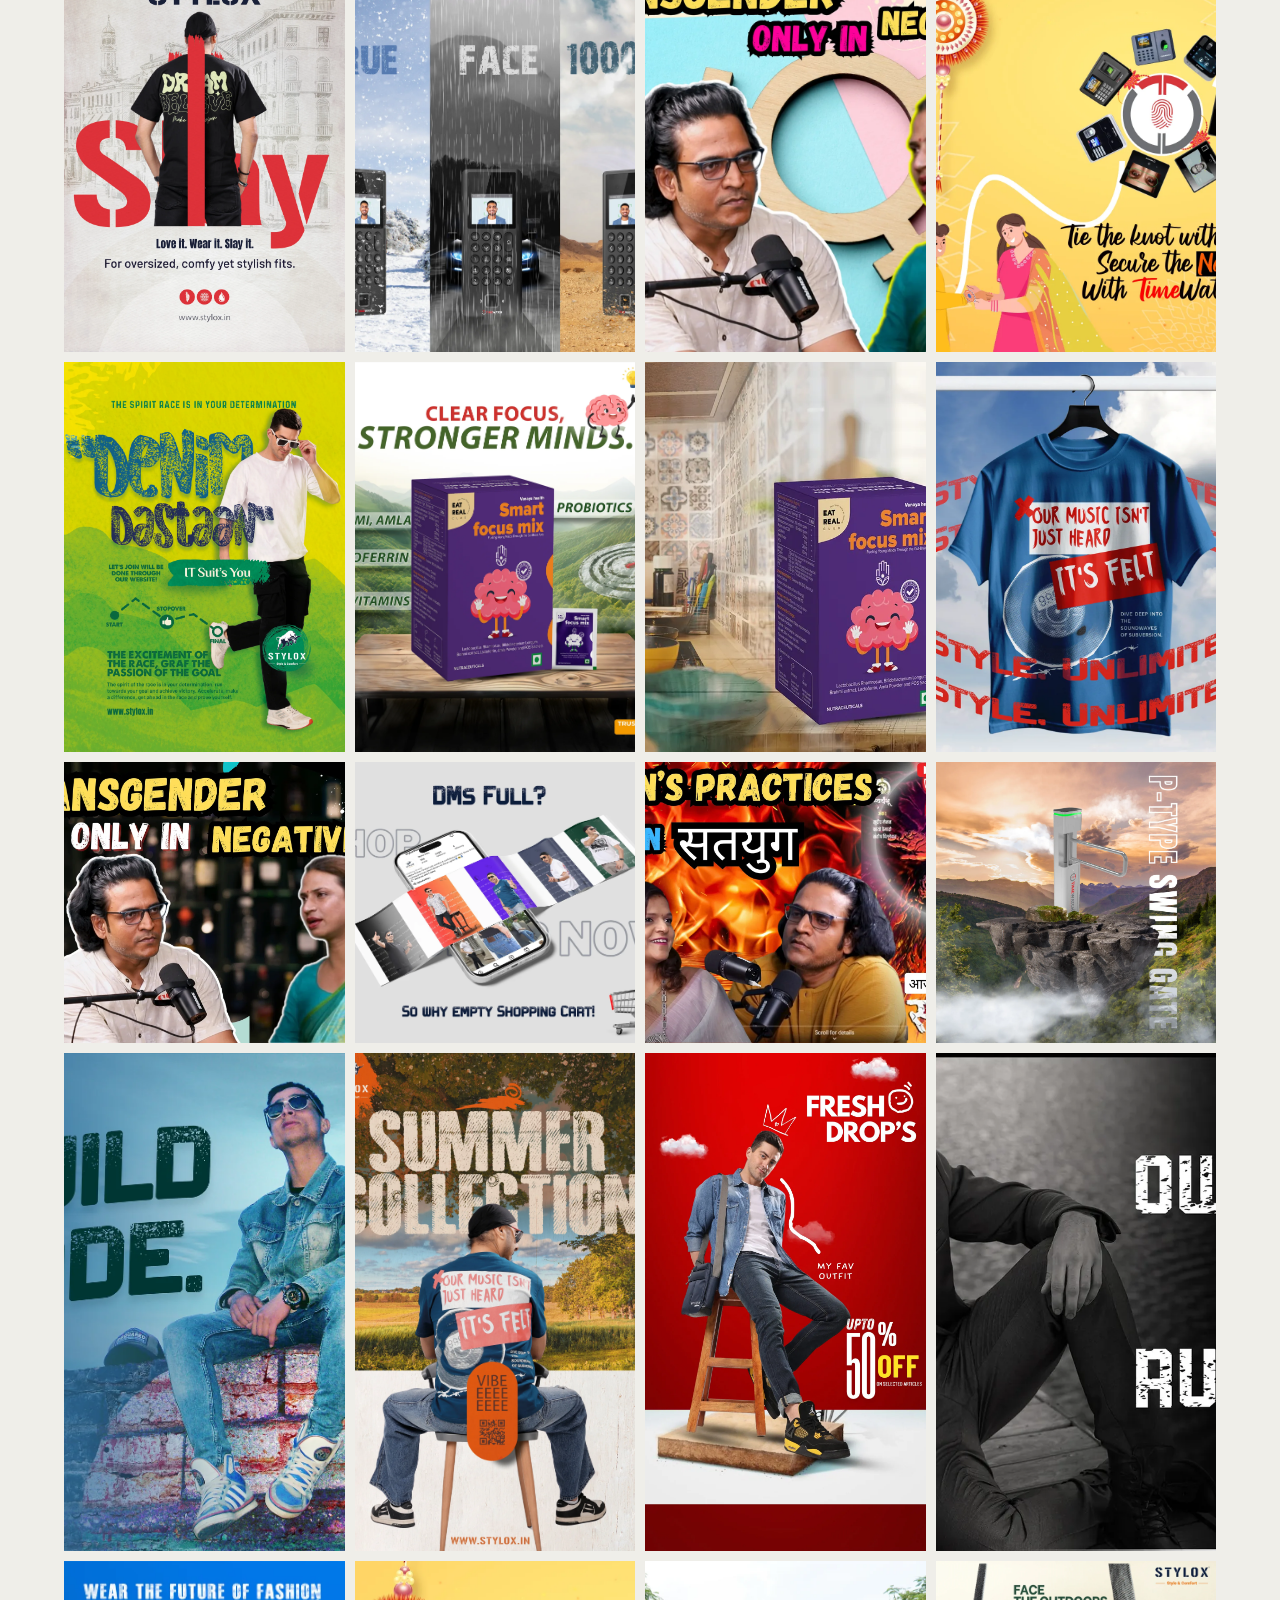
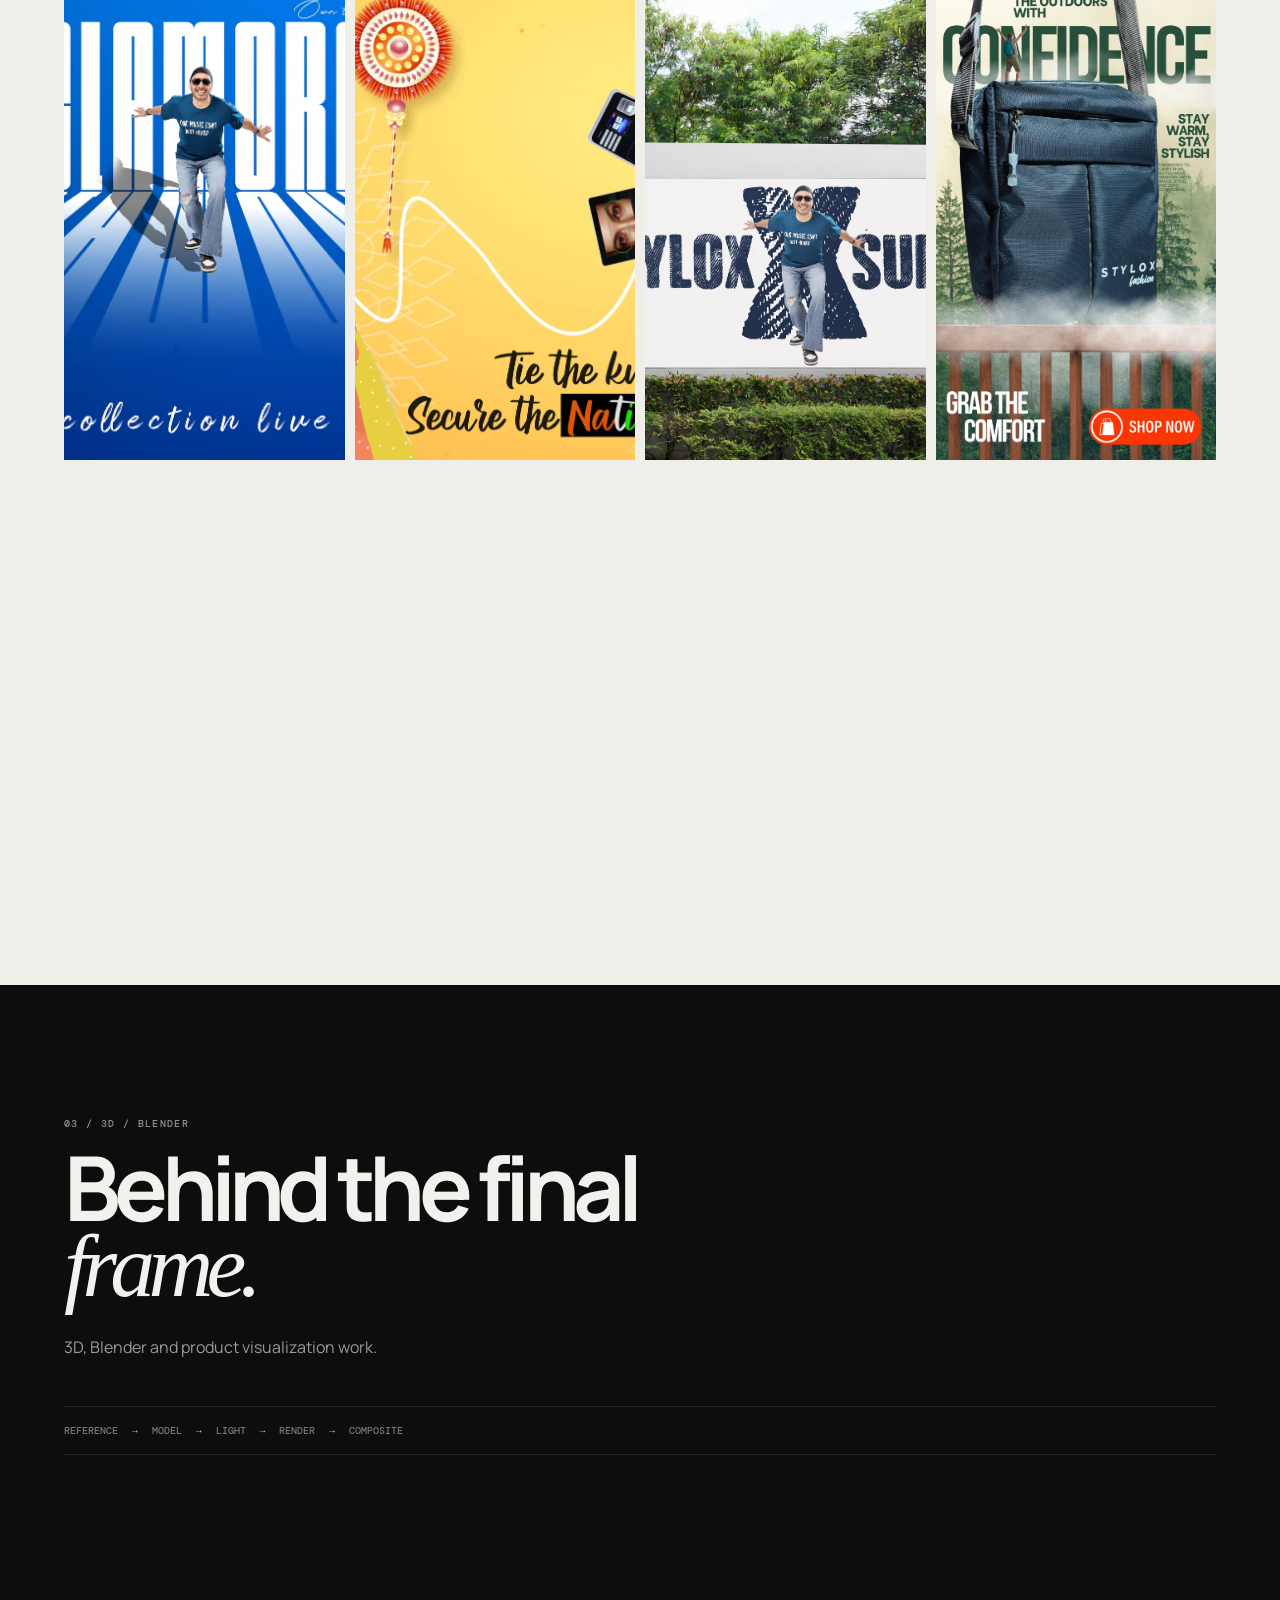
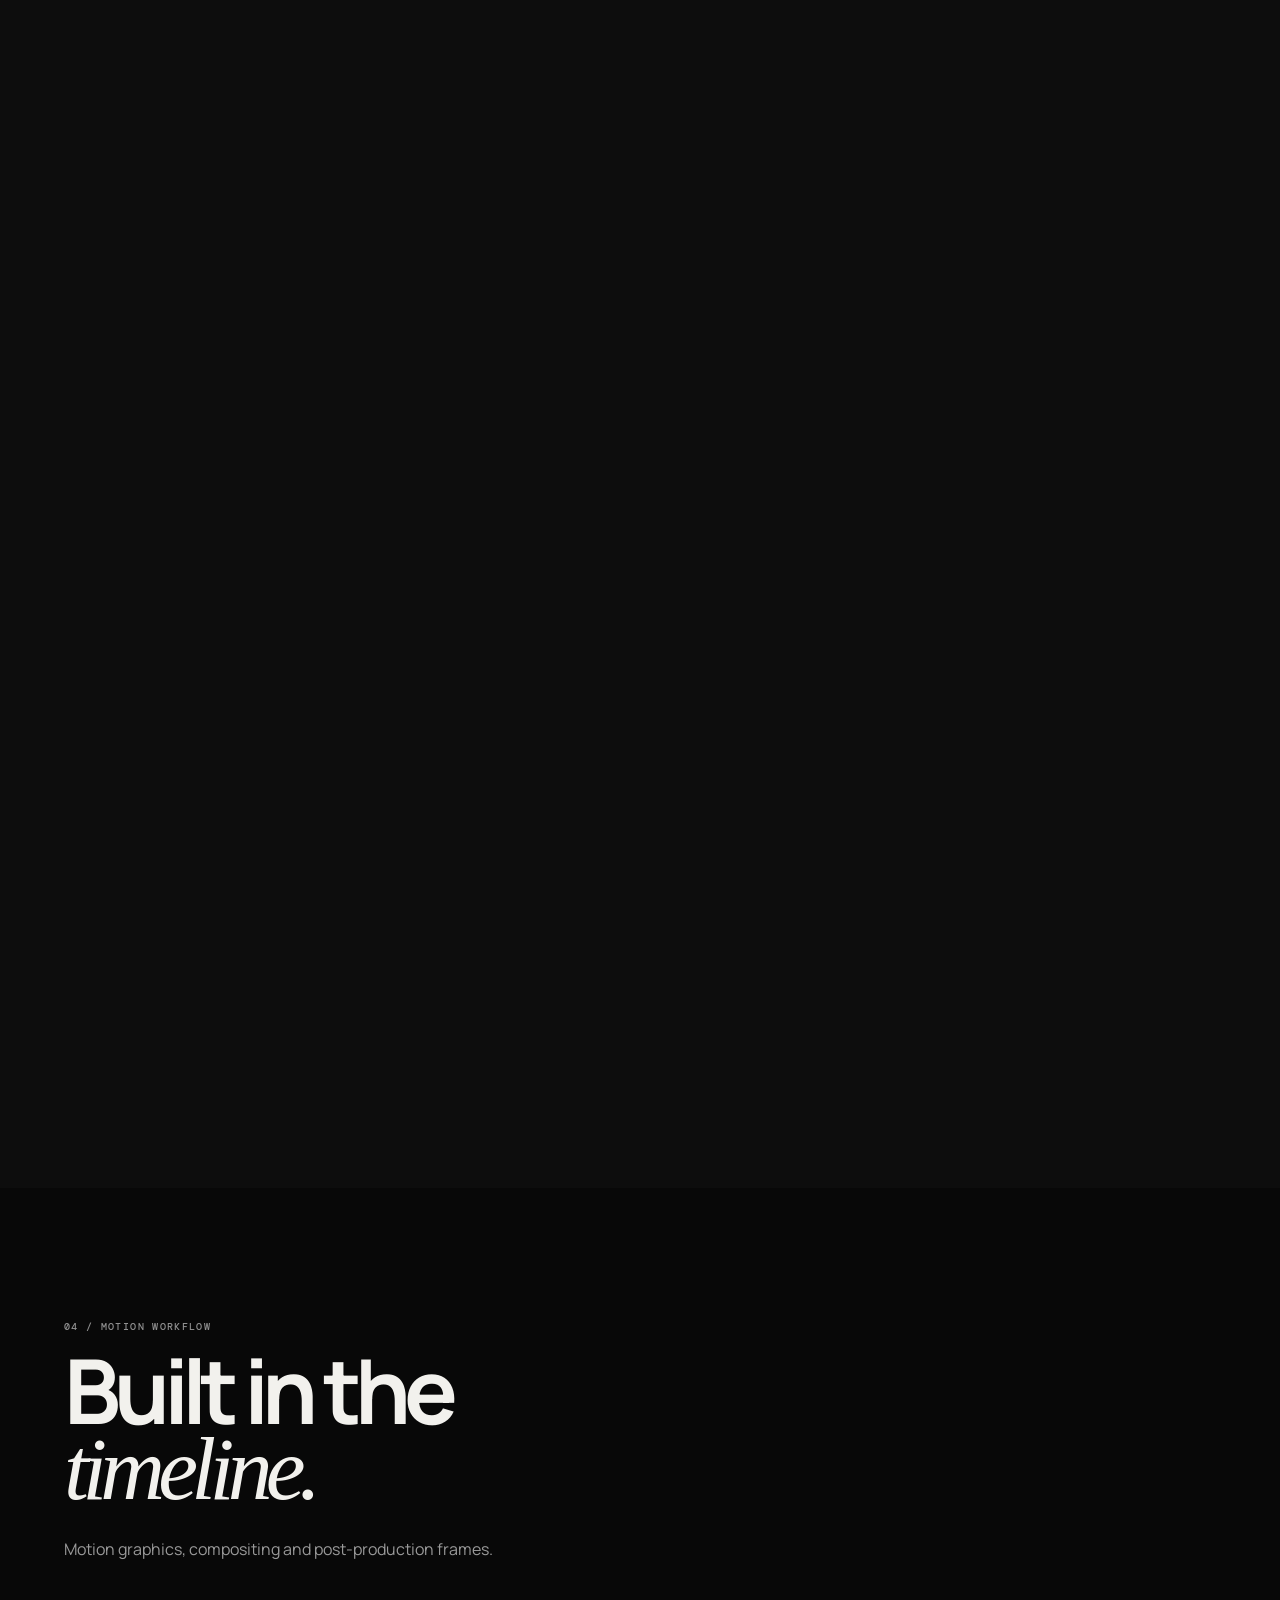
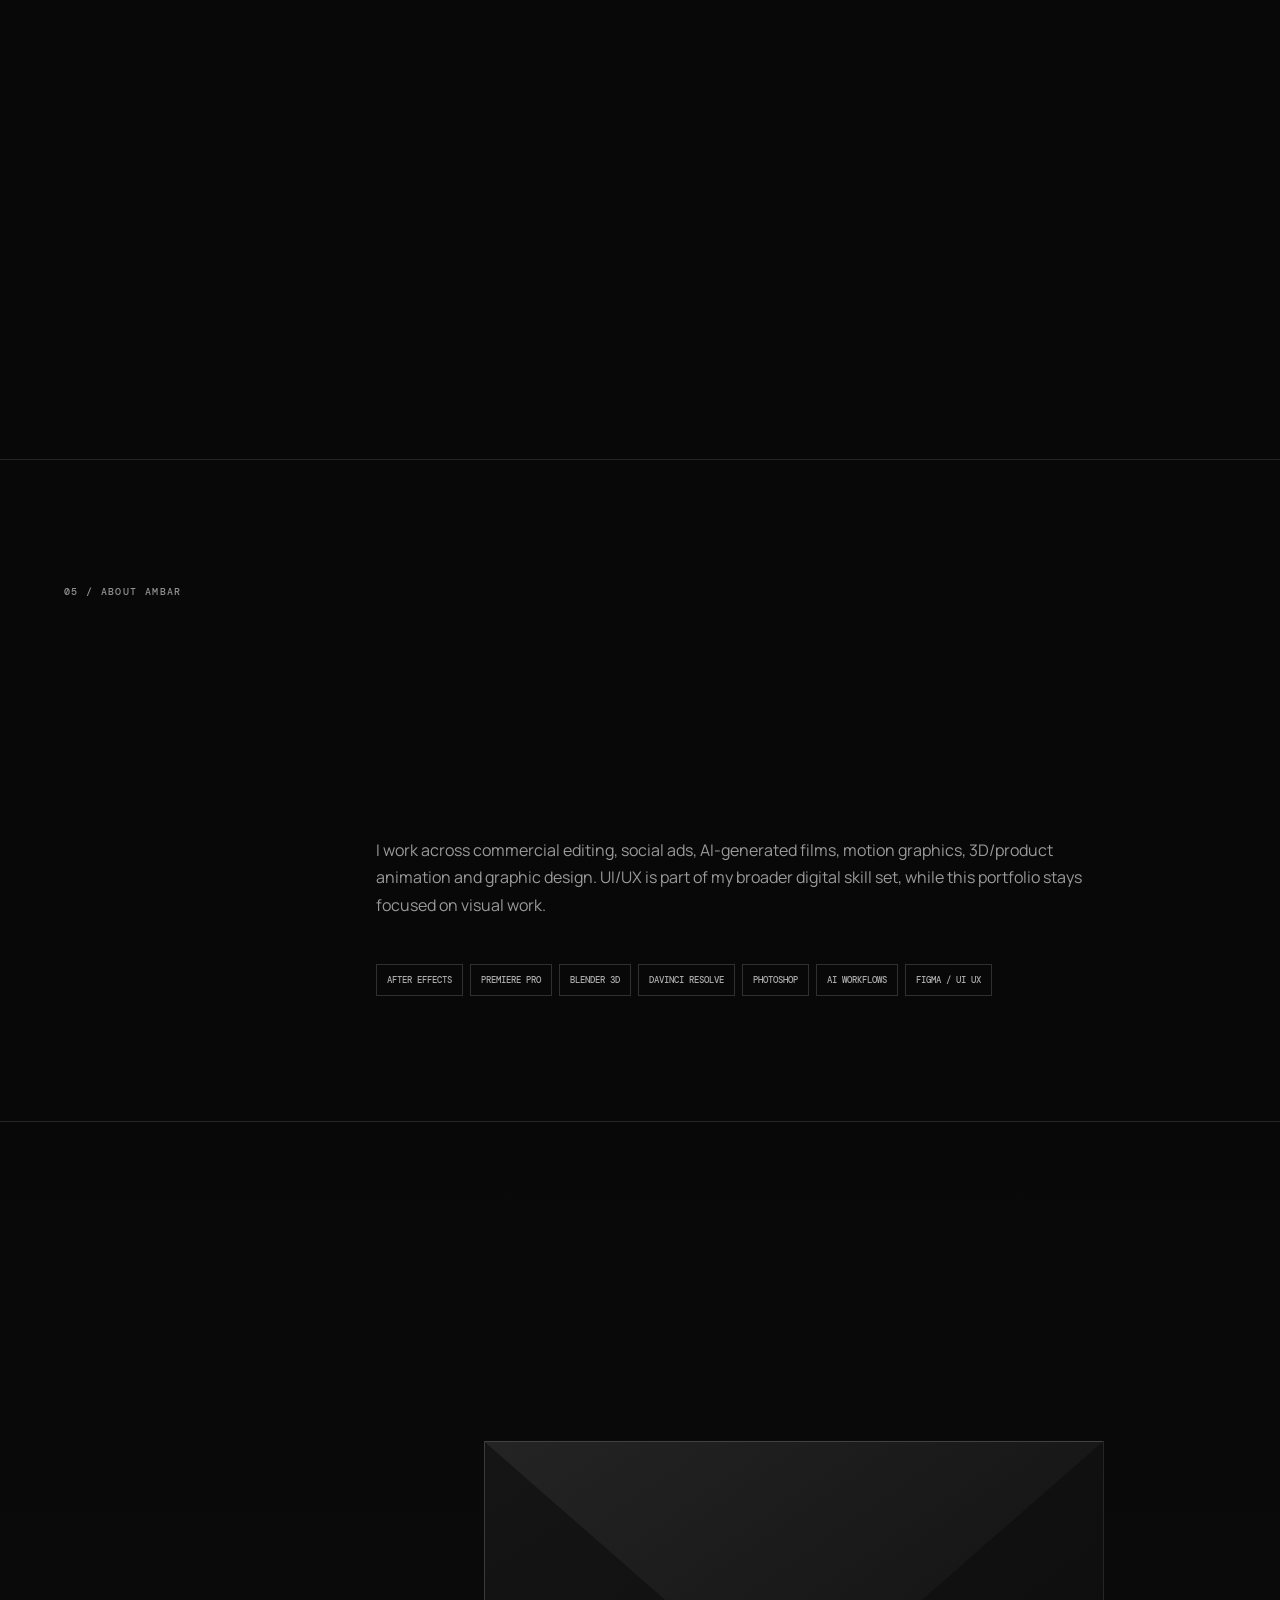
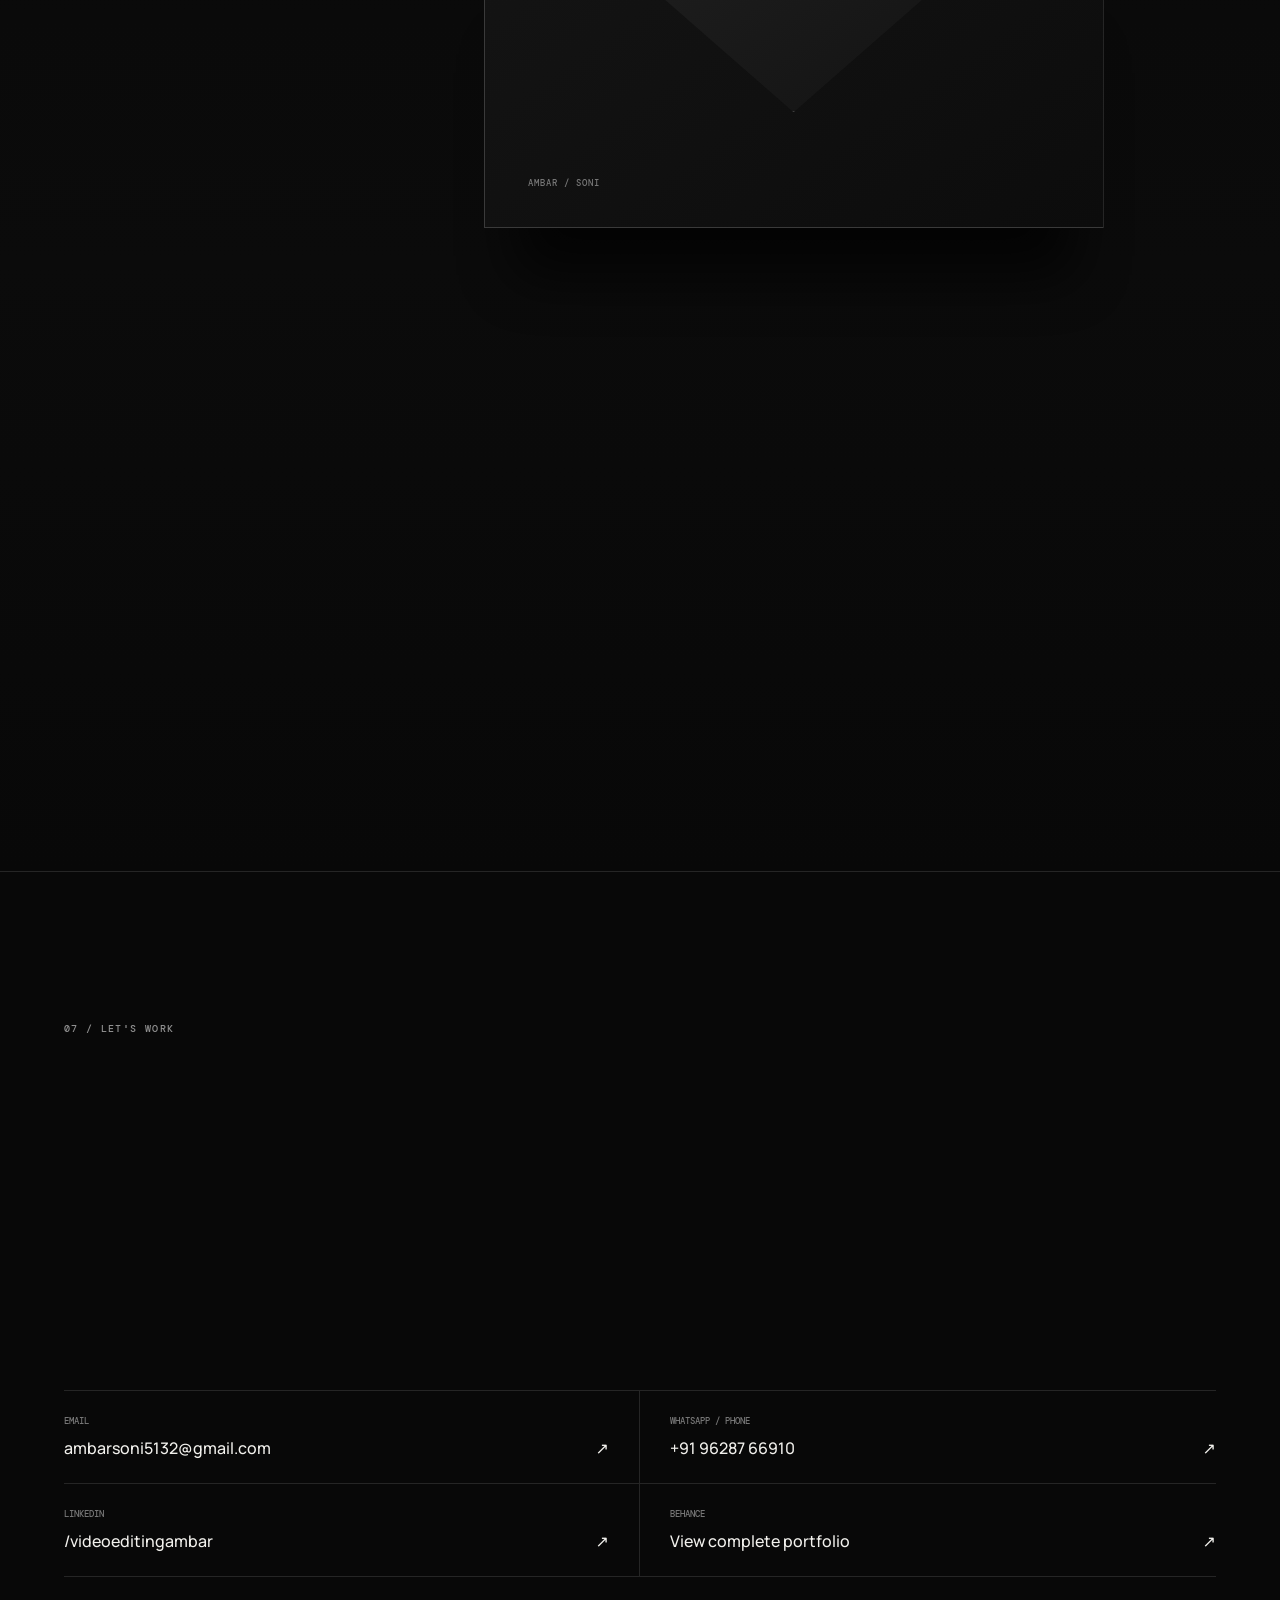
==== commit 1d78106b: "Add files via upload" ====
--- a/index.html
+++ b/index.html
@@ -11,12 +11,13 @@
 </head>
 <body>
 <div class="grain"></div>
+<div class="pointer-glow pointer-glow-a"></div><div class="pointer-glow pointer-glow-b"></div>
 <header class="nav"><a class="logo" href="#home">AMBAR<span>/</span>SONI</a><nav id="managedNav"><a href="#films">Films</a><a href="#graphics">Graphics</a><a href="#3d">3D</a><a href="#about">About</a></nav><a class="pill" href="#contact">Contact ↗</a></header>
 <main id="home">
 <section class="hero">
   <div class="eyebrow">AMBAR SONI / CREATIVE VISUAL PORTFOLIO</div>
   <div class="hero-grid">
-    <div class="hero-copy"><h1>Ideas<br><em>in motion.</em></h1><p class="hero-lede">Creative video editor, motion designer and visual creative. I build cinematic edits, AI-assisted visuals, graphic campaigns and 3D experiences.</p></div>
+    <div class="hero-copy"><h1 class="hero-type"><span class="hero-constant">Creative</span><span class="hero-role-wrap"><em id="heroRole">video editor.</em><span class="type-cursor" aria-hidden="true"></span></span></h1><p class="hero-lede">Creative video editor, motion designer and visual creative. I build cinematic edits, AI-assisted visuals, graphic campaigns and 3D experiences.</p></div>
     <aside class="profile-card"><div class="profile-photo"><img src="assets/profile-ambar.jpg" alt="Ambar Soni professional portrait"></div><div class="profile-meta"><div><span>AMBAR SONI</span><strong>VIDEO / MOTION / VISUAL</strong></div><span class="profile-index">00 / 26</span></div></aside>
   </div>
   <div class="hero-foot"><div class="hero-meta"><span>GURUGRAM / INDIA</span><span>AVAILABLE FOR FREELANCE & CONTRACT</span></div><div class="scroll">SCROLL <b>↓</b></div></div>
@@ -25,9 +26,32 @@
 
 <div id="managedSections"></div>
 
-<section id="archive" class="section archive"><div class="section-head"><div><span class="eyebrow">05 / ARCHIVE</span><h2>Everything<br><em>else.</em></h2></div><p>Unselected assets stay here instead of cluttering the main portfolio. Manage sections, media, order and visibility from the CMS.</p></div><div class="archive-controls"><button class="active" data-show="all">All</button><button data-show="graphics">Graphics</button><button data-show="3d">3D</button><button data-show="motion">Motion</button></div><div class="archive-grid" id="archiveGrid"></div></section>
 
-<section id="about" class="section about"><div class="eyebrow">06 / ABOUT AMBAR</div><div><h2>Creative video editor.<br>Motion designer.<br><em>Visual problem solver.</em></h2><p>I work across commercial editing, social ads, AI-generated films, motion graphics, 3D/product animation and graphic design. UI/UX is part of my broader digital skill set, while this portfolio stays focused on visual work.</p><div class="tools"><span>AFTER EFFECTS</span><span>PREMIERE PRO</span><span>BLENDER 3D</span><span>DAVINCI RESOLVE</span><span>PHOTOSHOP</span><span>AI WORKFLOWS</span><span>FIGMA / UI UX</span></div></div></section>
+
+<section id="about" class="section about"><div class="eyebrow">05 / ABOUT AMBAR</div><div><h2>Creative video editor.<br>Motion designer.<br><em>Visual problem solver.</em></h2><p>I work across commercial editing, social ads, AI-generated films, motion graphics, 3D/product animation and graphic design. UI/UX is part of my broader digital skill set, while this portfolio stays focused on visual work.</p><div class="tools"><span>AFTER EFFECTS</span><span>PREMIERE PRO</span><span>BLENDER 3D</span><span>DAVINCI RESOLVE</span><span>PHOTOSHOP</span><span>AI WORKFLOWS</span><span>FIGMA / UI UX</span></div></div></section>
+
+<section id="envelope" class="envelope-section" aria-label="Let's work together">
+  <div class="envelope-stage">
+    <div class="envelope-copy">
+      <span class="eyebrow">06 / OPEN INVITATION</span>
+      <p>Scroll to unlock<br><strong>the next project.</strong></p>
+    </div>
+    <div class="envelope-wrap">
+      <div class="envelope-shadow"></div>
+      <div class="envelope">
+        <div class="envelope-back"></div>
+        <div class="envelope-flap"></div>
+        <div class="envelope-front"></div>
+        <article class="envelope-card">
+          <span class="eyebrow">AMBAR SONI / CREATIVE PARTNER</span>
+          <h3>Let’s make<br><em>something move.</em></h3>
+          <p>Video editing · Motion · AI · 3D · Visual design</p>
+          <a href="#contact" class="envelope-cta">START A PROJECT ↗</a>
+        </article>
+      </div>
+    </div>
+  </div>
+</section>
 
 <section id="contact" class="contact"><div class="eyebrow">07 / LET'S WORK</div><h2>Have a story<br>worth <em>watching?</em></h2><div class="contact-grid"><a href="mailto:ambarsoni5132@gmail.com"><small>EMAIL</small><strong>ambarsoni5132@gmail.com</strong>↗</a><a href="https://wa.me/919628766910" target="_blank" rel="noopener"><small>WHATSAPP / PHONE</small><strong>+91 96287 66910</strong>↗</a><a href="https://www.linkedin.com/in/videoeditingambar" target="_blank" rel="noopener"><small>LINKEDIN</small><strong>/videoeditingambar</strong>↗</a><a href="https://www.behance.net/gallery/213403953/Behance-Portfolio-Dive-into-Series-of-Experience" target="_blank" rel="noopener"><small>BEHANCE</small><strong>View complete portfolio</strong>↗</a></div><div class="address"><span>BASED IN</span><strong>Sushant Lok Phase 1, Gurugram, Haryana, India</strong></div><footer><span>AMBAR SONI © 2026</span><span>VIDEO / MOTION / DESIGN / AI / 3D</span><a href="editor/" class="editor-link">EDITOR ↗</a></footer></section>
 </main><script src="script.js"></script></body></html>
--- a/styles.css
+++ b/styles.css
@@ -1,3 +1,11 @@
 :root{--bg:#080808;--fg:#f2f1ed;--muted:#909090;--line:#252525;--accent:#d9ff45;--paper:#efeee9;--ink:#101010}*{box-sizing:border-box}html{scroll-behavior:smooth}body{margin:0;background:var(--bg);color:var(--fg);font-family:Manrope,system-ui,sans-serif;overflow-x:hidden}.grain{position:fixed;inset:0;pointer-events:none;z-index:20;opacity:.04;background-image:url("data:image/svg+xml,%3Csvg xmlns='http://www.w3.org/2000/svg' width='180' height='180' viewBox='0 0 180 180'%3E%3Cfilter id='n'%3E%3CfeTurbulence type='fractalNoise' baseFrequency='.8' numOctaves='3' stitchTiles='stitch'/%3E%3C/filter%3E%3Crect width='100%25' height='100%25' filter='url(%23n)'/%3E%3C/svg%3E")}.nav{height:76px;padding:0 5vw;display:flex;align-items:center;justify-content:space-between;position:fixed;inset:0 0 auto;z-index:10;background:linear-gradient(#080808 30%,transparent);backdrop-filter:blur(10px)}.logo{font-weight:800;letter-spacing:-.07em;color:var(--fg);text-decoration:none}.logo span{color:var(--accent);padding:0 3px}.nav nav{display:flex;gap:28px}.nav nav a,.pill,.text-link{color:var(--fg);text-decoration:none;font:500 .68rem "DM Mono",monospace;text-transform:uppercase;letter-spacing:.11em}.pill{border:1px solid #363636;border-radius:999px;padding:11px 14px}.hero{min-height:100vh;padding:135px 5vw 50px;display:flex;flex-direction:column;justify-content:space-between}.eyebrow{font:500 .65rem "DM Mono",monospace;letter-spacing:.13em;text-transform:uppercase;color:var(--muted)}.hero-grid{display:grid;grid-template-columns:minmax(0,1fr) 330px;gap:7vw;align-items:center;margin-top:7vh}.hero h1{font-size:clamp(5rem,12vw,12.5rem);line-height:.78;letter-spacing:-.095em;margin:0;font-weight:800}.hero h1 em,h2 em{font-family:Georgia,serif;font-weight:400}.hero h1 em{color:#cfcfcf}.hero-lede{max-width:560px;color:#aaa;line-height:1.7;font-size:.95rem;margin-top:50px}.profile-card{border:1px solid #343434;background:#0d0d0d;padding:9px;transform:rotate(1.5deg);box-shadow:0 25px 80px #0008}.profile-photo{aspect-ratio:4/5;overflow:hidden;background:#151515}.profile-photo img{width:100%;height:100%;object-fit:cover;object-position:center 35%;display:block;filter:saturate(.9) contrast(1.03)}.profile-meta{display:flex;justify-content:space-between;gap:10px;padding:13px 7px 4px;font:500 .62rem "DM Mono",monospace}.profile-meta div{display:grid;gap:4px}.profile-meta strong{color:#777;font-size:.54rem}.profile-index{color:var(--accent)}.hero-foot{display:flex;justify-content:space-between;align-items:end}.hero-meta{display:flex;gap:40px;font:500 .62rem "DM Mono",monospace;color:#777}.scroll{font:500 .62rem "DM Mono",monospace;color:#777}.scroll b{color:var(--accent);font-size:1rem;margin-left:8px}.ticker{border-block:1px solid var(--line);overflow:hidden;white-space:nowrap;padding:19px 0;color:#ccc;font-size:.95rem}.ticker div{display:inline-block;animation:ticker 28s linear infinite}@keyframes ticker{to{transform:translateX(-50%)}}.section{padding:125px 5vw}.section-head{display:flex;justify-content:space-between;align-items:end;margin-bottom:55px}.section-head h2{font-size:clamp(3.4rem,7vw,7.5rem);line-height:.84;letter-spacing:-.075em;margin:17px 0 0}.text-link{border-bottom:1px solid #555;padding-bottom:6px}.film-grid{display:grid;grid-template-columns:repeat(2,1fr);gap:55px 24px}.film-feature{grid-column:1/-1}.video{aspect-ratio:16/9;background:#111;overflow:hidden}.video iframe{width:100%;height:100%;border:0}.film-meta{border-bottom:1px solid var(--line);padding:14px 0}.film-meta span{font:500 .6rem "DM Mono",monospace;color:#888}.film-meta h3{font-size:1rem;font-weight:500;margin:8px 0 0;letter-spacing:-.02em}.light-grid{background:var(--paper);color:var(--ink)}.light-grid .eyebrow,.light-grid .text-link{color:#666}.light-grid .section-head h2{color:#111}.masonry{display:grid;grid-template-columns:repeat(4,1fr);gap:10px}.asset{margin:0;position:relative;background:#ddd;overflow:hidden;cursor:zoom-in}.asset img{width:100%;height:100%;object-fit:cover;display:block;transition:transform .7s cubic-bezier(.2,.7,.2,1)}.asset:hover img{transform:scale(1.04)}.graphics .asset:nth-child(3n+1){aspect-ratio:4/5}.graphics .asset:nth-child(3n+2){aspect-ratio:1/1}.graphics .asset:nth-child(3n){aspect-ratio:4/5}.asset figcaption{position:absolute;left:8px;right:8px;bottom:8px;display:flex;justify-content:space-between;padding:8px 9px;background:#050505cc;color:#fff;backdrop-filter:blur(8px);font:500 .55rem "DM Mono",monospace;opacity:0;transform:translateY(6px);transition:.25s}.asset:hover figcaption{opacity:1;transform:none}.dark-alt{background:#0d0d0d}.process-line{display:flex;gap:14px;align-items:center;border-block:1px solid var(--line);padding:17px 0;margin-bottom:20px;overflow:auto;white-space:nowrap;font:500 .6rem "DM Mono",monospace;color:#777}.process-line b{color:var(--accent)}.three{grid-template-columns:repeat(4,1fr)}.three .asset{aspect-ratio:4/3}.motion{grid-template-columns:repeat(3,1fr)}.motion .asset{aspect-ratio:16/10}.archive{border-top:1px solid var(--line)}.archive .section-head p{max-width:420px;color:#888;line-height:1.6}.archive-controls{display:flex;gap:7px;margin-bottom:25px;flex-wrap:wrap}.archive-controls button,.filter-toggle{border:1px solid #363636;background:transparent;color:inherit;padding:10px 14px;border-radius:999px;font:500 .62rem "DM Mono",monospace;text-transform:uppercase;cursor:pointer}.archive-controls button.active,.archive-controls button:hover{background:var(--fg);color:var(--bg)}.archive-grid{display:grid;grid-template-columns:repeat(6,1fr);gap:7px}.archive-grid .asset{aspect-ratio:1/1}.about{display:grid;grid-template-columns:.4fr 1.6fr;gap:8vw;border-top:1px solid var(--line)}.about h2{font-size:clamp(3rem,6vw,6.5rem);line-height:.88;letter-spacing:-.07em;margin:0}.about p{max-width:720px;color:#999;line-height:1.7;margin:45px 0}.tools{display:flex;gap:7px;flex-wrap:wrap}.tools span{border:1px solid #303030;padding:9px 10px;font:500 .58rem "DM Mono",monospace;color:#aaa}.contact{padding:150px 5vw 28px;border-top:1px solid var(--line)}.contact h2{font-size:clamp(4rem,11vw,12rem);line-height:.78;letter-spacing:-.09em;margin:55px 0 75px}.contact-grid{display:grid;grid-template-columns:repeat(2,1fr);border-top:1px solid var(--line)}.contact-grid a{display:grid;grid-template-columns:1fr auto;gap:10px;padding:24px 0;border-bottom:1px solid var(--line);color:var(--fg);text-decoration:none}.contact-grid a:nth-child(odd){padding-right:30px;border-right:1px solid var(--line)}.contact-grid a:nth-child(even){padding-left:30px}.contact-grid small{grid-column:1/-1;color:#777;font:500 .58rem "DM Mono",monospace}.contact-grid strong{font-weight:500}.address{display:flex;justify-content:space-between;border-bottom:1px solid var(--line);padding:22px 0;font-size:.85rem}.address span{font:500 .58rem "DM Mono",monospace;color:#777}.address strong{font-weight:500}.contact footer{display:flex;justify-content:space-between;padding-top:17px;font:500 .57rem "DM Mono",monospace;color:#666}.editor-link{color:#777;text-decoration:none}.reveal{opacity:0;transform:translateY(22px);transition:opacity .8s ease,transform .8s ease}.reveal.in{opacity:1;transform:none}@media(max-width:850px){.nav nav{display:none}.hero{padding-top:115px}.hero-grid{grid-template-columns:1fr;gap:40px}.profile-card{max-width:340px;width:100%;justify-self:end}.hero h1{font-size:20vw}.hero-lede{margin-top:35px}.hero-meta{display:grid;gap:8px}.section{padding:85px 5vw}.section-head{display:block}.text-link{display:inline-block;margin-top:25px}.film-grid{grid-template-columns:1fr}.film-feature{grid-column:auto}.masonry,.three{grid-template-columns:repeat(2,1fr)}.motion{grid-template-columns:1fr}.archive-grid{grid-template-columns:repeat(3,1fr)}.about{grid-template-columns:1fr;gap:30px}.contact-grid{grid-template-columns:1fr}.contact-grid a:nth-child(odd){border-right:0;padding-right:0}.contact-grid a:nth-child(even){padding-left:0}.address{display:grid;gap:8px}.contact footer{display:grid;gap:10px}}@media(max-width:520px){.hero h1{font-size:22vw}.masonry,.three{grid-template-columns:1fr}.archive-grid{grid-template-columns:repeat(2,1fr)}.profile-card{max-width:290px}.section-head h2{font-size:15vw}.contact h2{font-size:17vw}}
 
-.managed-section.light{background:var(--paper);color:var(--ink)}.managed-section.light .eyebrow{color:#666}.managed-section.light .section-head h2{color:#111}.managed-description{max-width:700px;color:#999;line-height:1.7;margin:-25px 0 45px}.managed-section.light .managed-description{color:#666}.asset-media{width:100%;height:100%;min-height:100%;background:#111}.asset-media img,.asset-media video{width:100%;height:100%;object-fit:cover;display:block}.asset-empty{display:grid;place-items:center;color:#777;font:500 .65rem "DM Mono",monospace}.film .video video{width:100%;height:100%;object-fit:cover;display:block}.film-meta p{color:#888;line-height:1.5;font-size:.78rem;margin:10px 0 0}.asset figcaption{gap:10px;align-items:center}.asset figcaption strong{font-weight:500;margin-left:auto;text-align:right}+.managed-section.light{background:var(--paper);color:var(--ink)}.managed-section.light .eyebrow{color:#666}.managed-section.light .section-head h2{color:#111}.managed-description{max-width:700px;color:#999;line-height:1.7;margin:-25px 0 45px}.managed-section.light .managed-description{color:#666}.asset-media{width:100%;height:100%;min-height:100%;background:#111}.asset-media img,.asset-media video{width:100%;height:100%;object-fit:cover;display:block}.asset-empty{display:grid;place-items:center;color:#777;font:500 .65rem "DM Mono",monospace}.film .video video{width:100%;height:100%;object-fit:cover;display:block}.film-meta p{color:#888;line-height:1.5;font-size:.78rem;margin:10px 0 0}.asset figcaption{gap:10px;align-items:center}.asset figcaption strong{font-weight:500;margin-left:auto;text-align:right}
+
+/* Interactive creative layer */
+body{--mx:50vw;--my:45vh}.pointer-glow{position:fixed;left:-110px;top:-110px;width:220px;height:220px;border-radius:50%;pointer-events:none;z-index:1;opacity:0;filter:blur(24px);mix-blend-mode:screen;transition:opacity .4s ease}.pointer-glow-a{background:radial-gradient(circle,rgba(217,255,69,.24) 0,rgba(217,255,69,.10) 28%,transparent 68%)}.pointer-glow-b{width:330px;height:330px;left:-165px;top:-165px;filter:blur(38px);background:radial-gradient(circle,rgba(120,75,255,.12) 0,rgba(35,255,190,.06) 30%,transparent 70%)}.pointer-active .pointer-glow{opacity:1}.nav,.hero,.ticker,.section,.contact{position:relative;z-index:2}.hero{isolation:isolate}.hero:after{content:"";position:absolute;inset:10% 20% 10% 5%;z-index:-1;pointer-events:none;background:radial-gradient(circle at 45% 48%,rgba(217,255,69,.055),transparent 32%),radial-gradient(circle at 75% 30%,rgba(113,80,255,.04),transparent 28%);filter:blur(35px)}
+.hero-type{display:flex!important;flex-direction:column;gap:.02em}.hero-constant{display:block}.hero-role-wrap{display:flex;align-items:baseline;min-height:.92em;position:relative;white-space:nowrap}.hero-role-wrap em{color:#cfcfcf;font-style:italic}.type-cursor{width:.055em;height:.72em;background:var(--accent);display:inline-block;margin-left:.09em;animation:blinkCursor .8s steps(1) infinite;transform:translateY(.02em)}@keyframes blinkCursor{50%{opacity:0}}
+.graphics .asset,.managed-section#graphics .asset{cursor:zoom-in}.graphics .asset:after,.managed-section#graphics .asset:after{content:"OPEN ↗";position:absolute;right:12px;top:12px;padding:7px 9px;border:1px solid #ffffff55;border-radius:999px;background:#05050599;color:#fff;font:500 .52rem "DM Mono",monospace;letter-spacing:.08em;opacity:0;transform:translateY(-5px);transition:.25s;backdrop-filter:blur(8px)}.graphics .asset:hover:after,.managed-section#graphics .asset:hover:after{opacity:1;transform:none}.modal-open{overflow:hidden}.media-lightbox{position:fixed;inset:0;z-index:100;background:rgba(5,5,5,.88);backdrop-filter:blur(18px);display:grid;place-items:center;padding:5vw;opacity:0;visibility:hidden;transition:.35s}.media-lightbox.open{opacity:1;visibility:visible}.lightbox-inner{width:min(1100px,92vw);max-height:90vh;display:grid;gap:14px;transform:translateY(20px) scale(.97);transition:.45s cubic-bezier(.2,.7,.2,1)}.media-lightbox.open .lightbox-inner{transform:none}.lightbox-inner img{width:100%;max-height:78vh;object-fit:contain;background:#111;box-shadow:0 35px 100px #000}.lightbox-caption{display:flex;justify-content:space-between;gap:20px;color:#fff;font:500 .65rem "DM Mono",monospace;text-transform:uppercase;letter-spacing:.08em}.lightbox-caption span{color:#999}.lightbox-close{position:absolute;top:24px;right:30px;border:1px solid #555;background:#111;color:#fff;border-radius:50%;width:42px;height:42px;font-size:24px;cursor:pointer}
+.envelope-section{height:150vh;position:relative;background:linear-gradient(180deg,#080808 0%,#0b0b0b 55%,#080808 100%);border-top:1px solid var(--line);overflow:hidden}.envelope-stage{position:sticky;top:0;height:100vh;display:grid;place-items:center;padding:90px 5vw}.envelope-copy{position:absolute;left:5vw;top:18vh;z-index:5}.envelope-copy p{font-size:clamp(2rem,4vw,4.8rem);line-height:.9;letter-spacing:-.07em;margin:18px 0}.envelope-copy strong{font-weight:700}.envelope-wrap{position:relative;width:min(620px,78vw);aspect-ratio:1.6/1;--card-lift:0px;--card-tilt:2.5deg;perspective:1200px;margin-left:24vw;margin-top:14vh}.envelope-shadow{position:absolute;inset:55% 5% -12%;background:#000;filter:blur(28px);opacity:.7}.envelope{position:absolute;inset:0;transform-style:preserve-3d}.envelope-back,.envelope-front{position:absolute;inset:0;background:linear-gradient(145deg,#1c1c1c,#101010);border:1px solid #3a3a3a}.envelope-back{clip-path:polygon(0 0,100% 0,50% 65%)}.envelope-front{clip-path:polygon(0 0,50% 56%,100% 0,100% 100%,0 100%);background:linear-gradient(145deg,#151515,#0c0c0c);z-index:3}.envelope-front:after{content:"AMBAR / SONI";position:absolute;left:7%;bottom:10%;font:500 .55rem "DM Mono",monospace;color:#777;letter-spacing:.12em}.envelope-flap{position:absolute;left:0;right:0;top:0;height:70%;background:linear-gradient(145deg,#242424,#101010);border:1px solid #414141;clip-path:polygon(0 0,100% 0,50% 100%);transform-origin:50% 0;z-index:4;backface-visibility:hidden;transition:filter .2s}.envelope-wrap.opened .envelope-flap{filter:brightness(.72)}.envelope-card{position:absolute;z-index:2;left:8%;right:8%;bottom:9%;height:82%;padding:34px 36px;background:var(--paper);color:var(--ink);border:1px solid #c8c7c1;box-shadow:0 30px 70px #0009;transform:translateY(var(--card-lift)) rotate(var(--card-tilt));transform-origin:bottom center;transition:transform .08s linear;display:flex;flex-direction:column;justify-content:space-between}.envelope-card .eyebrow{color:#666}.envelope-card h3{font-size:clamp(2.5rem,5vw,5.5rem);line-height:.82;letter-spacing:-.07em;margin:15px 0}.envelope-card h3 em{font-family:Georgia,serif;font-weight:400}.envelope-card p{font:500 .7rem "DM Mono",monospace;color:#666;text-transform:uppercase}.envelope-cta{align-self:flex-start;color:#111;text-decoration:none;border-bottom:1px solid #111;padding-bottom:6px;font:500 .65rem "DM Mono",monospace}.contact{position:relative;z-index:3}
+@media(max-width:850px){.pointer-glow{display:none}.hero-type{font-size:15vw!important}.hero-role-wrap{white-space:normal;min-height:1.05em}.envelope-copy{top:12vh}.envelope-wrap{margin:18vh auto 0;width:90vw}.envelope-card{padding:24px;height:76%}.envelope-section{height:135vh}.lightbox-inner img{max-height:72vh}}
+@media(max-width:520px){.hero-type{font-size:17vw!important}.envelope-copy p{font-size:10vw}.envelope-wrap{margin-top:28vh}.envelope-card h3{font-size:12vw}.envelope-card{padding:18px}.envelope-card p{font-size:.56rem}}
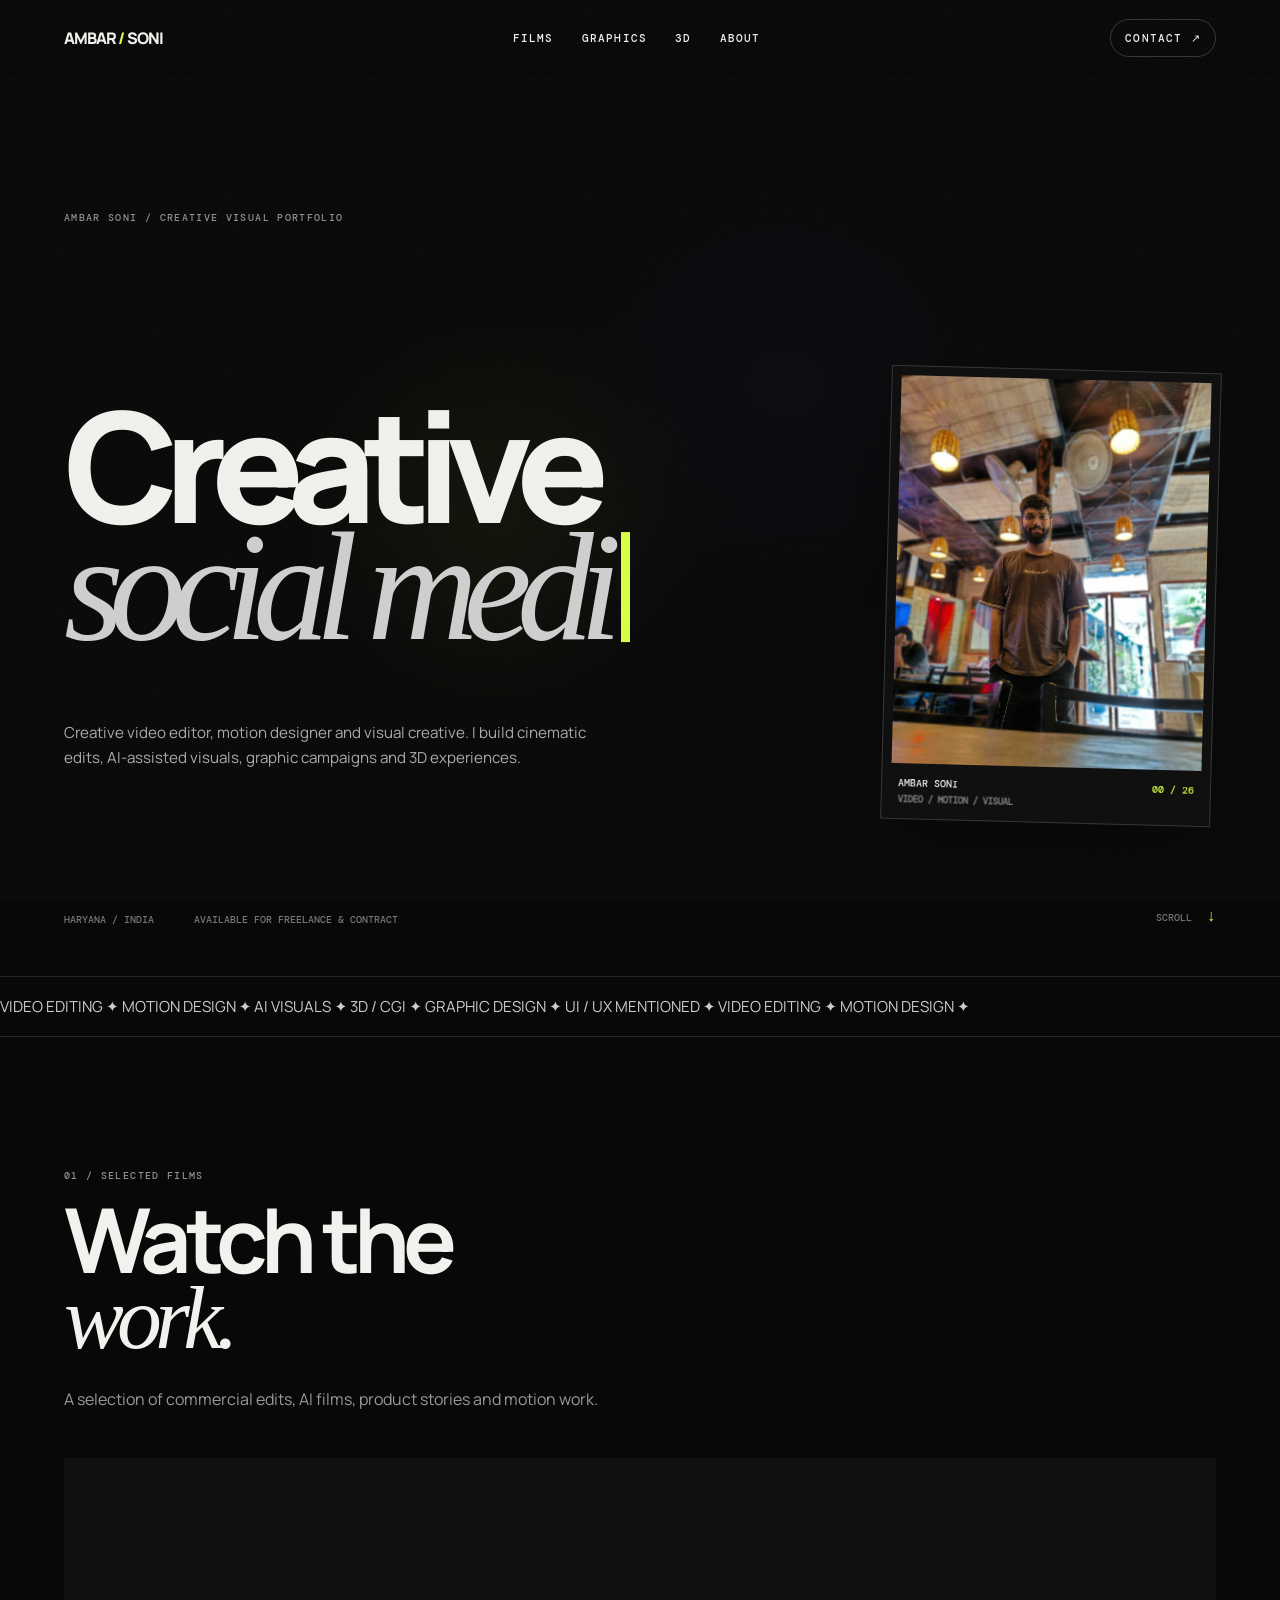
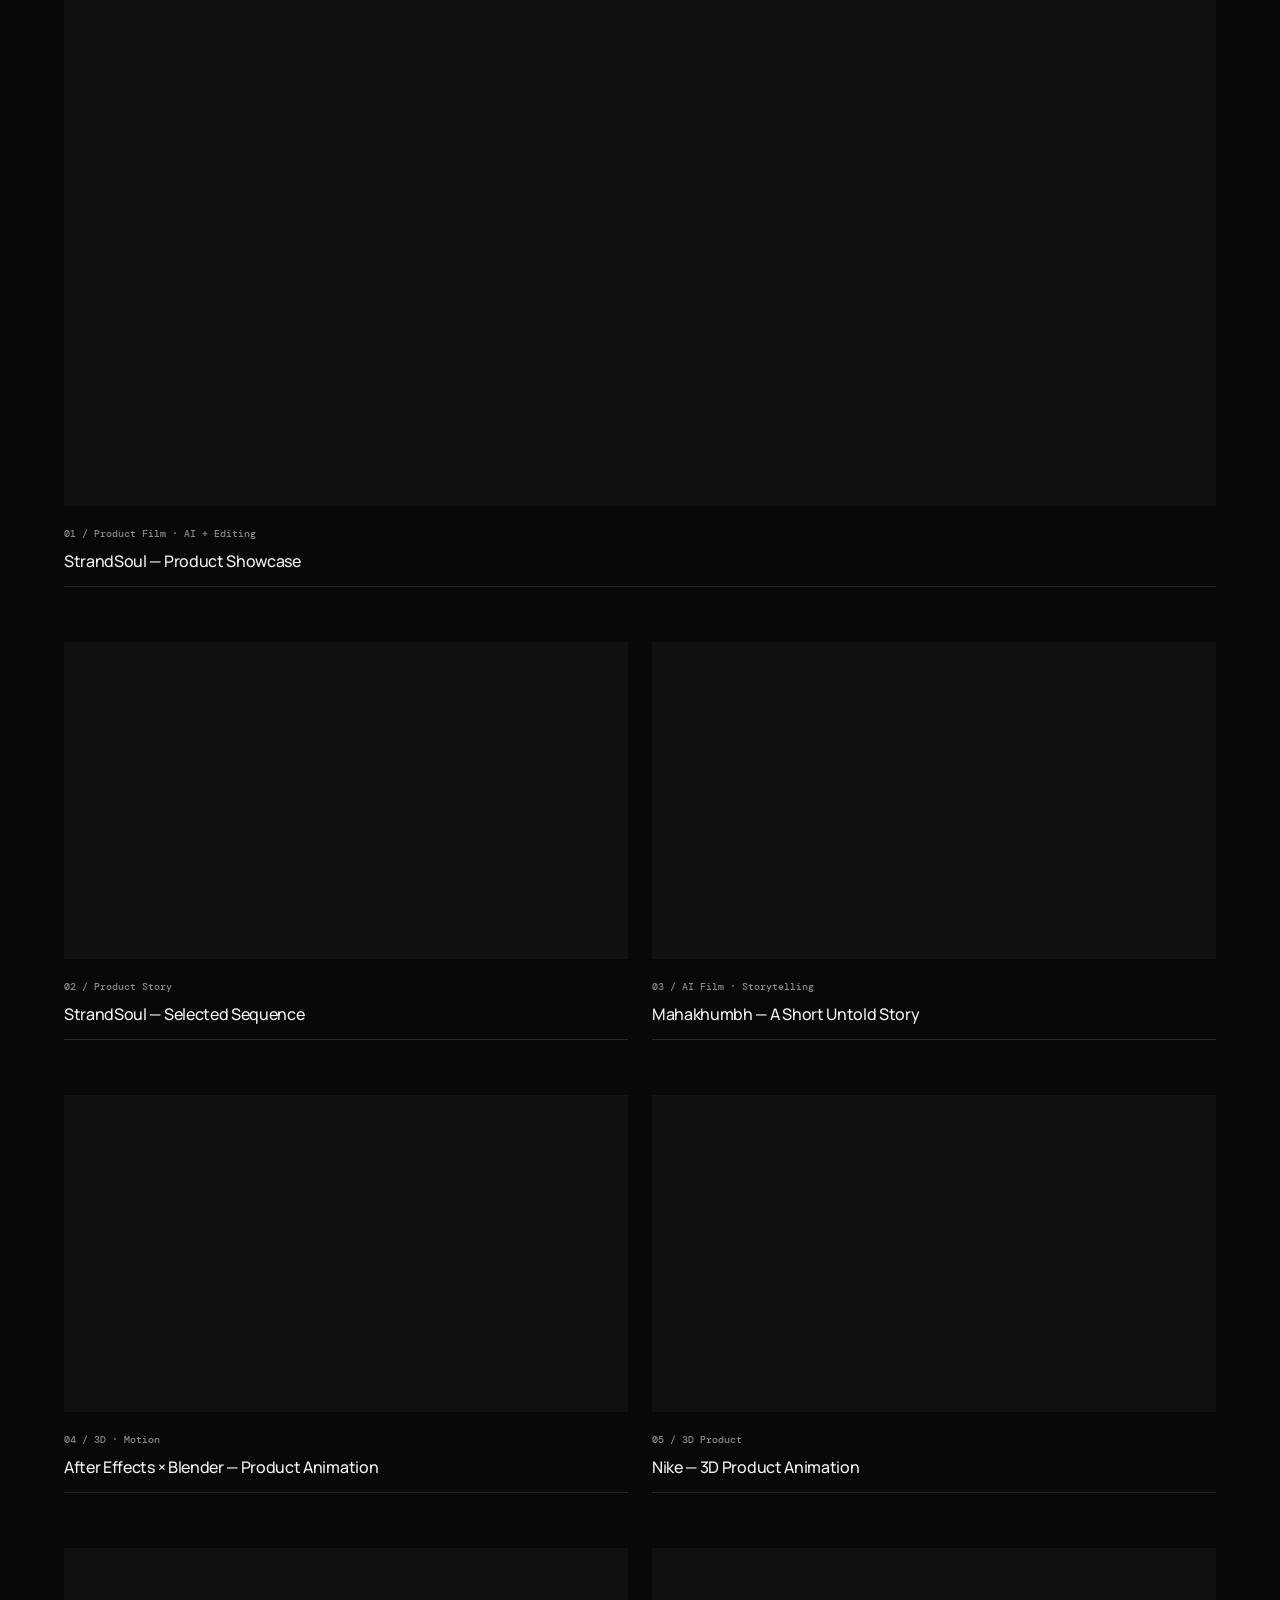
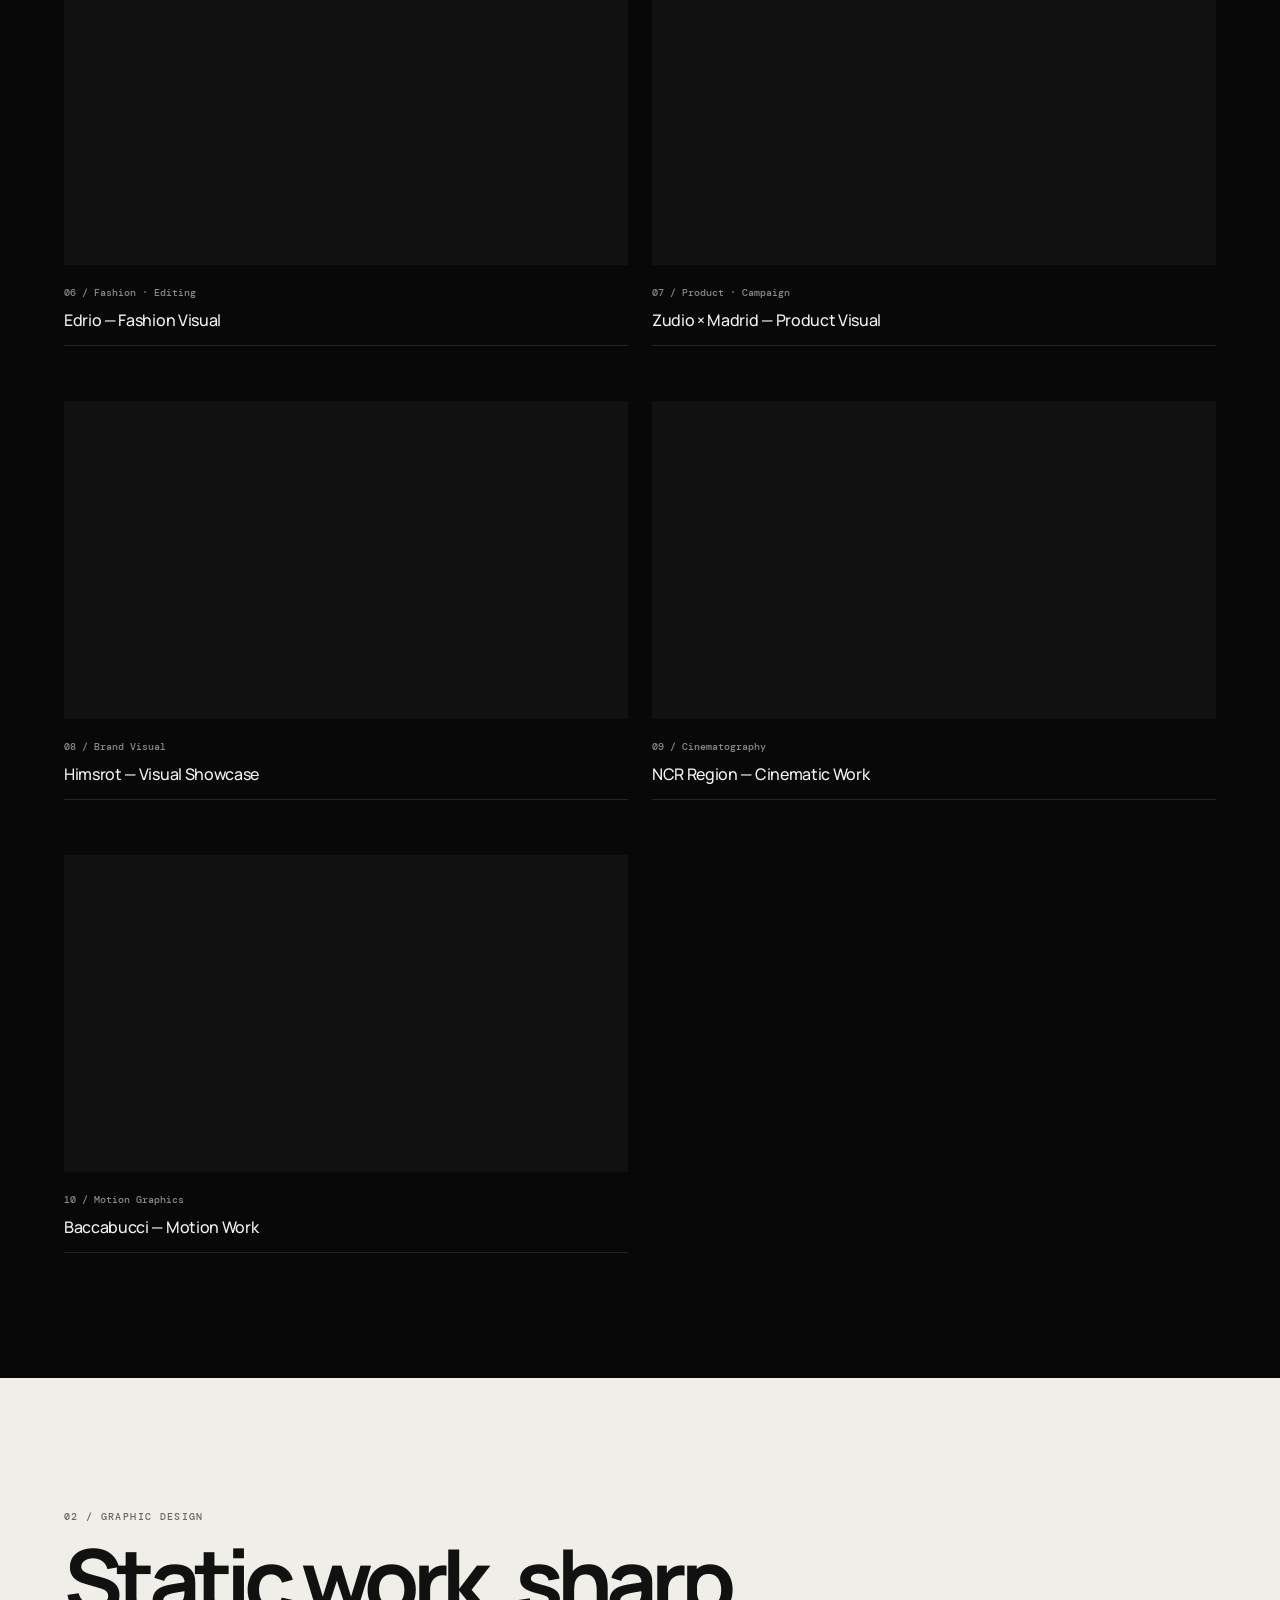
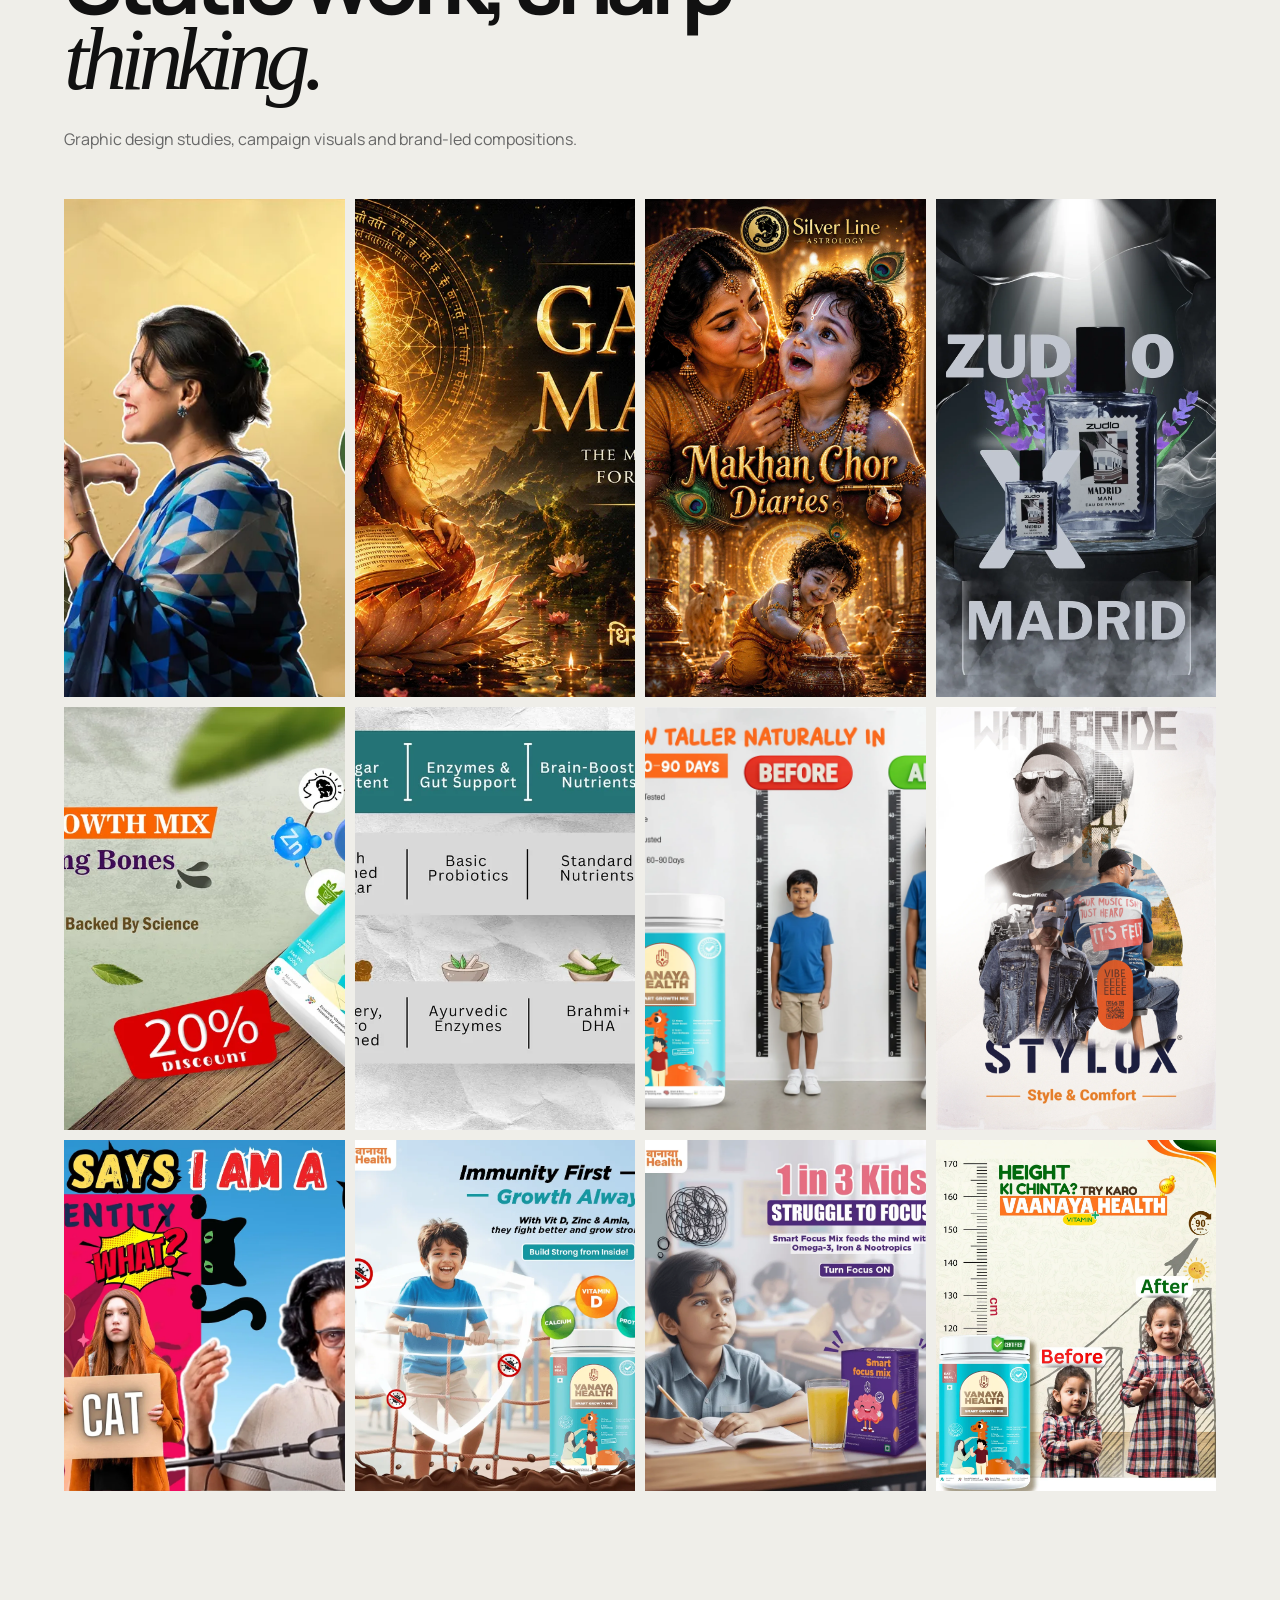
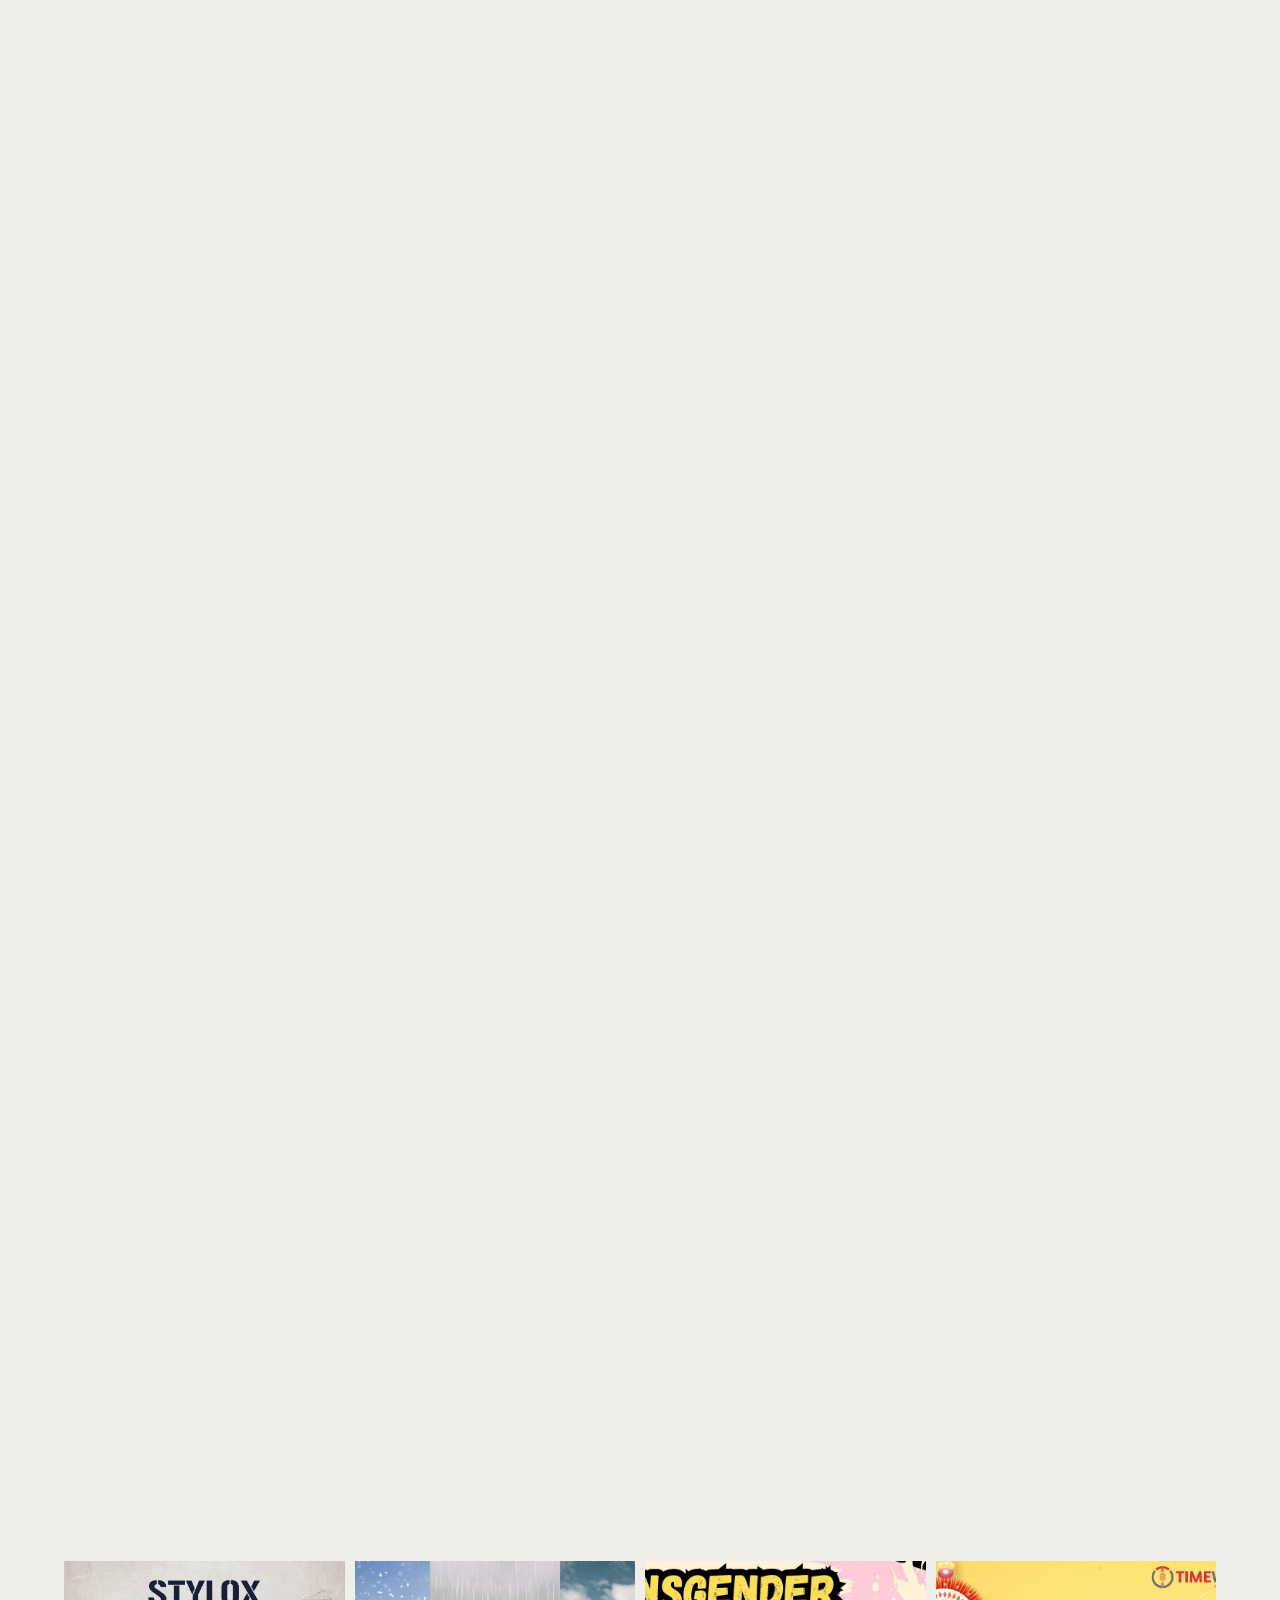
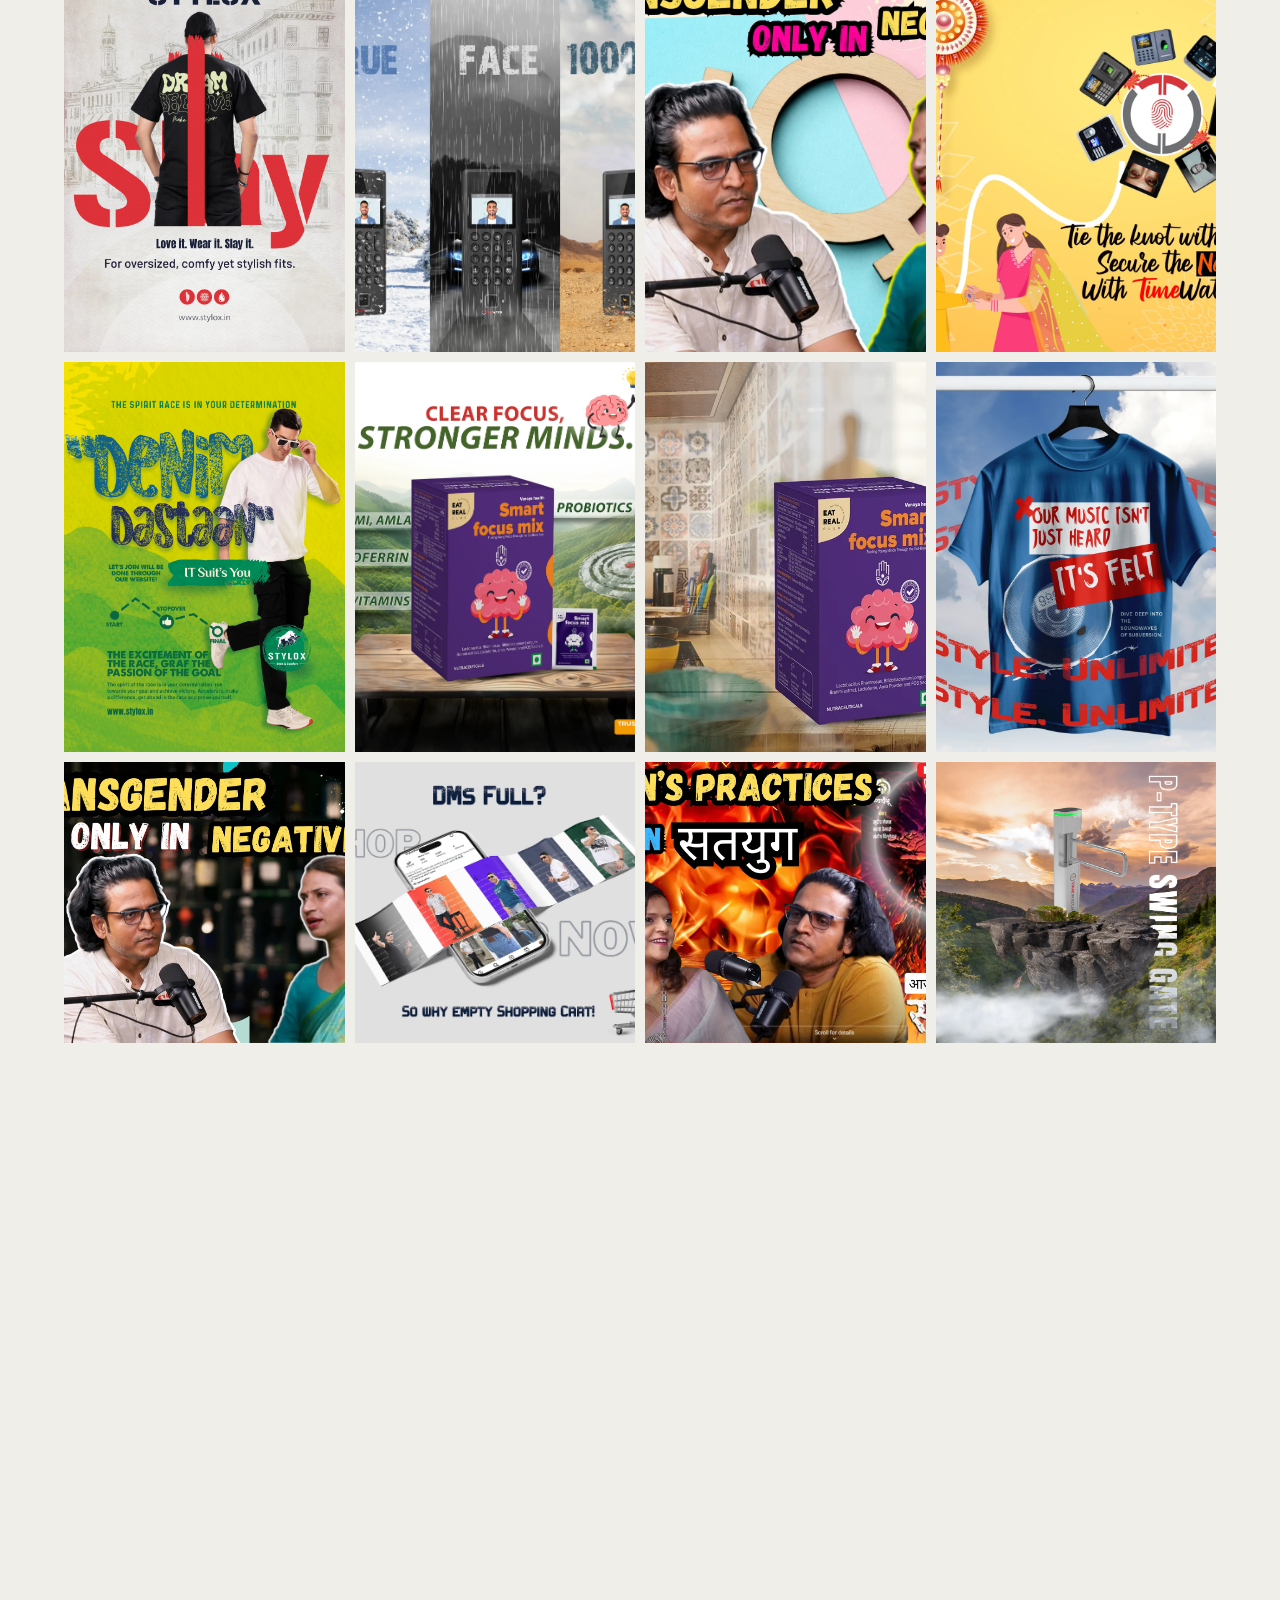
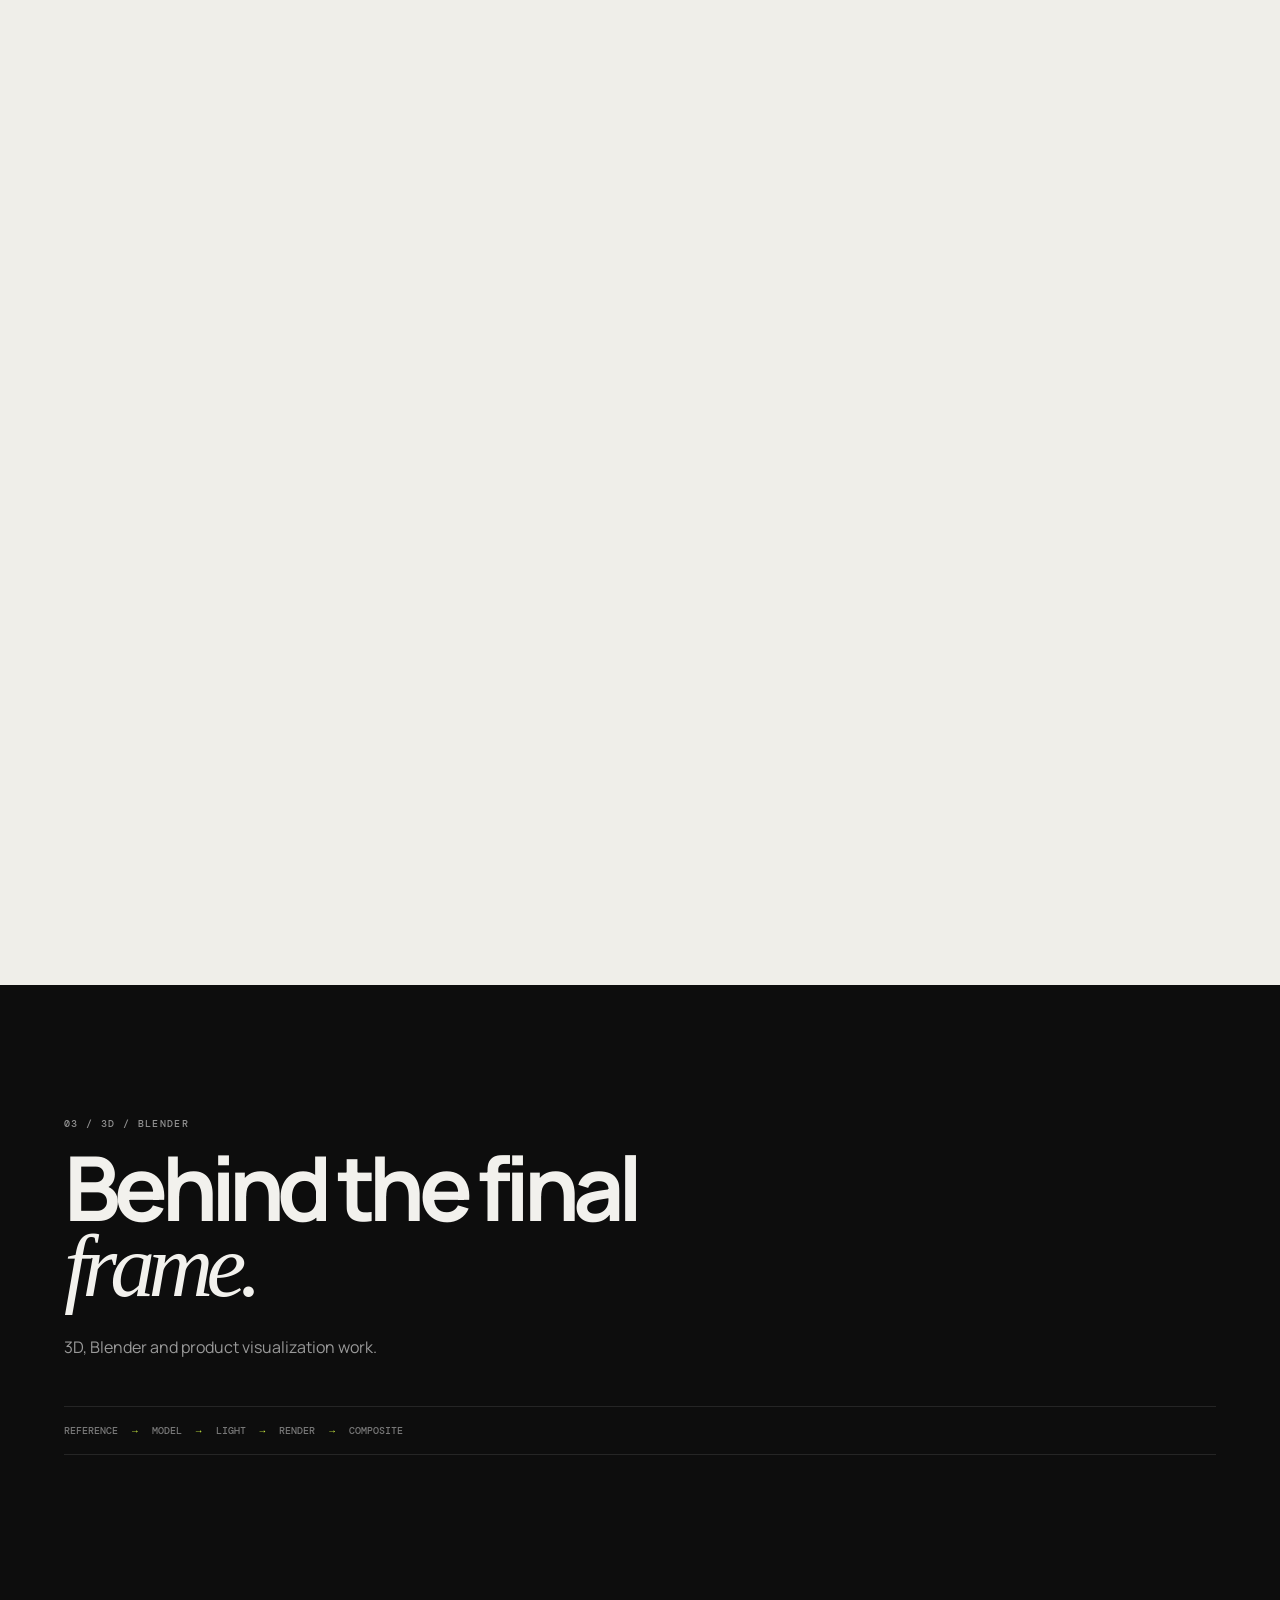
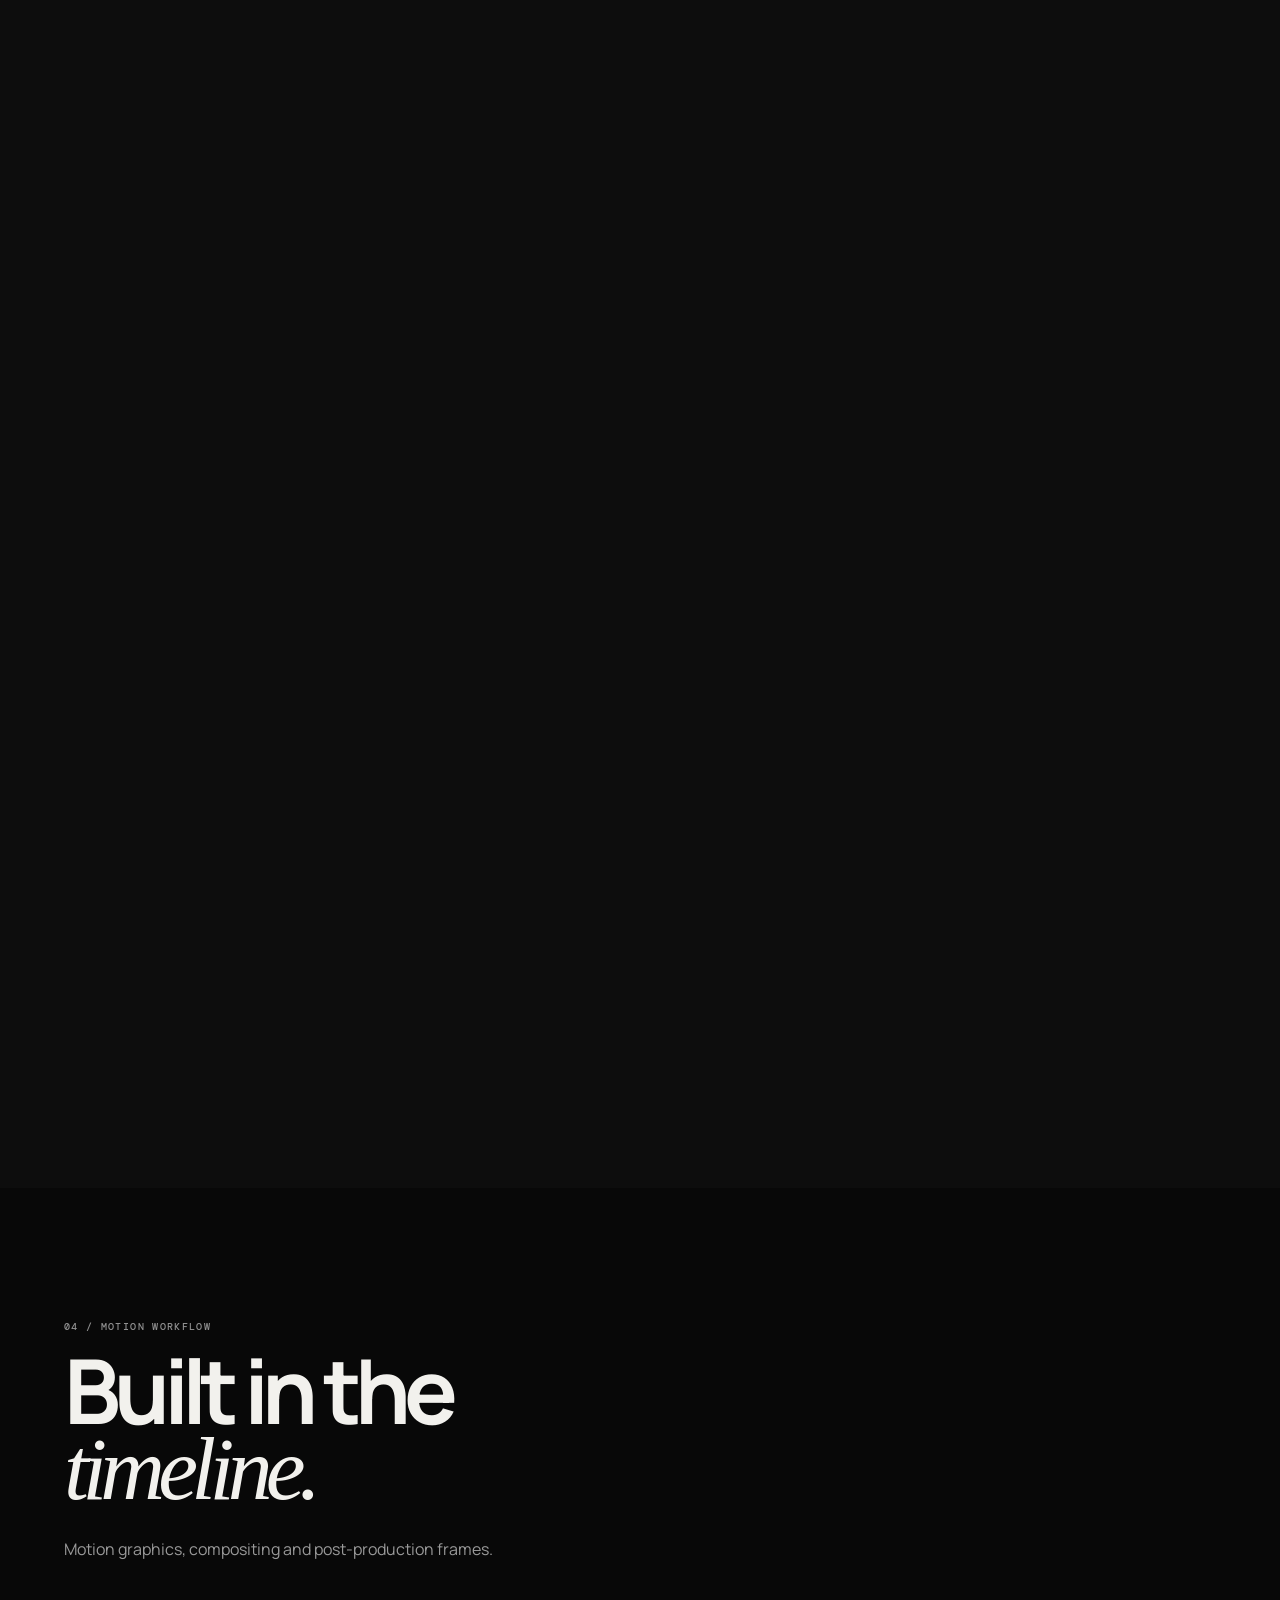
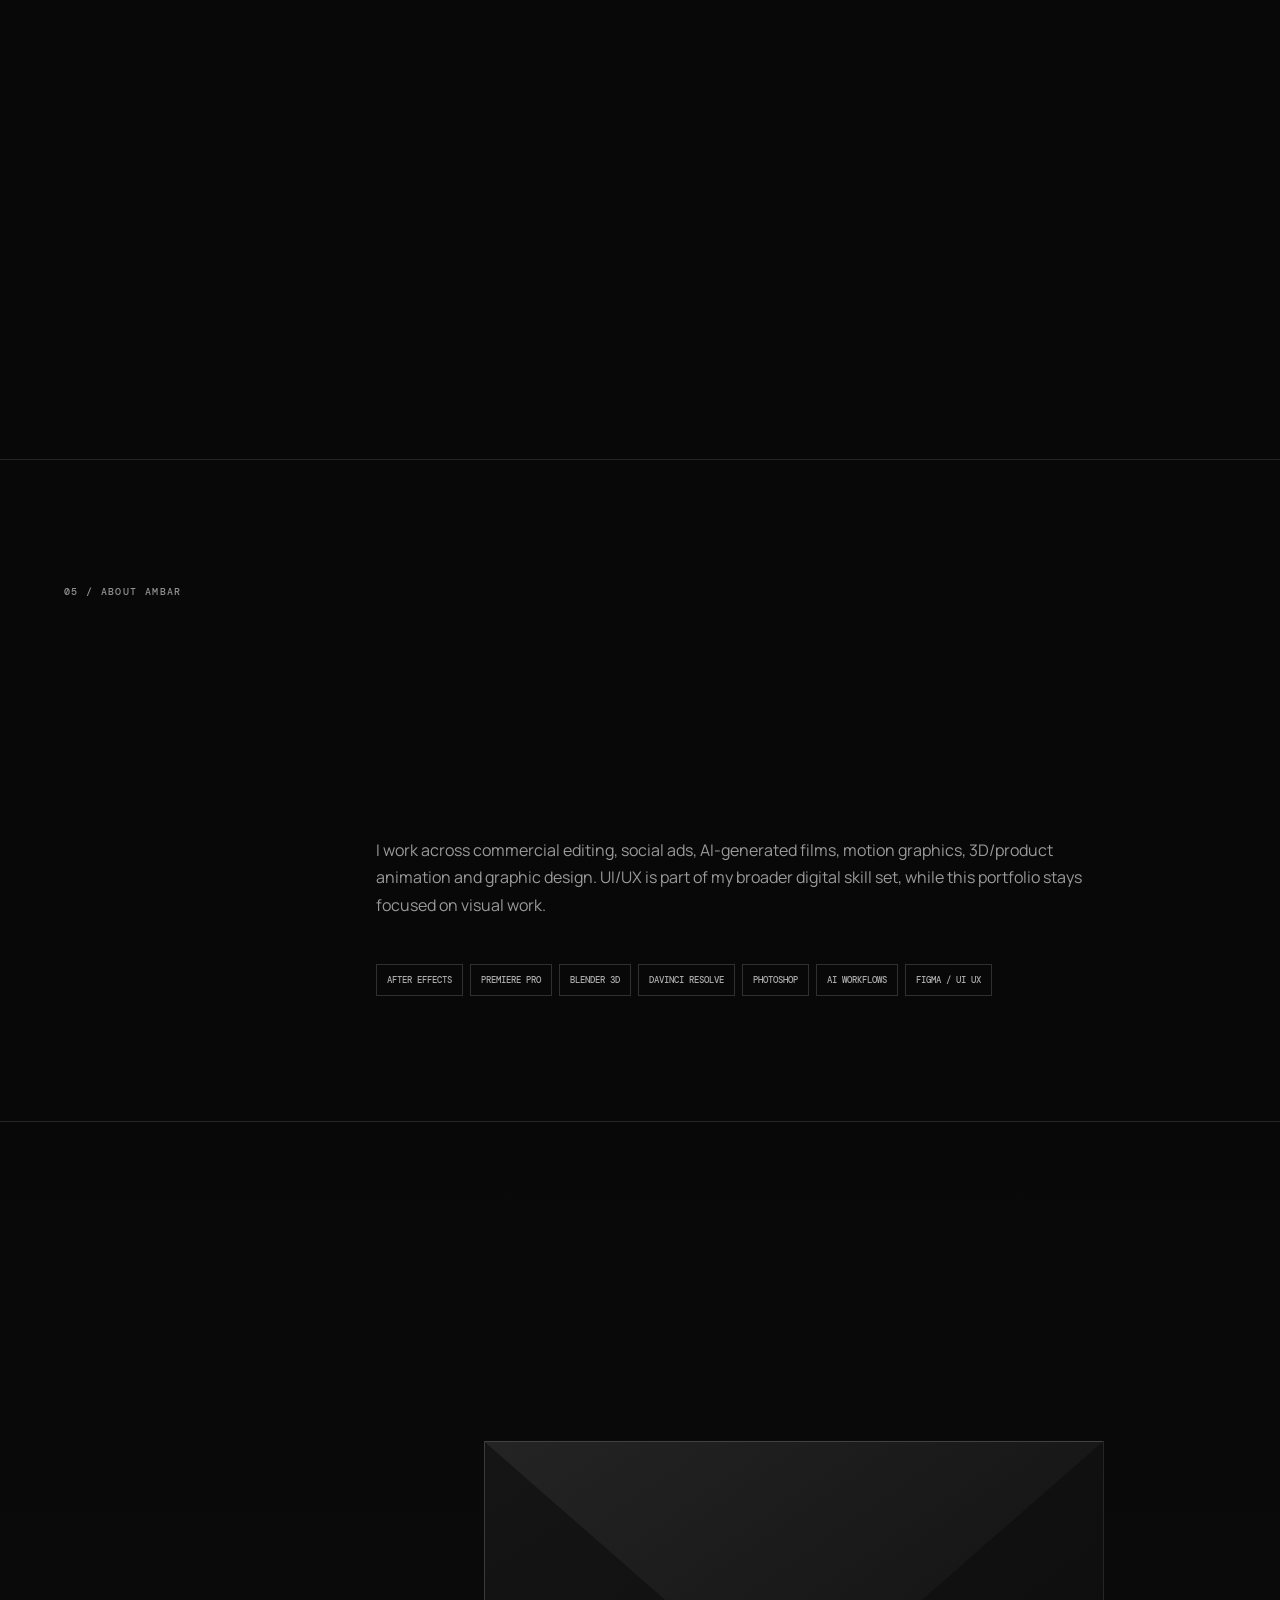
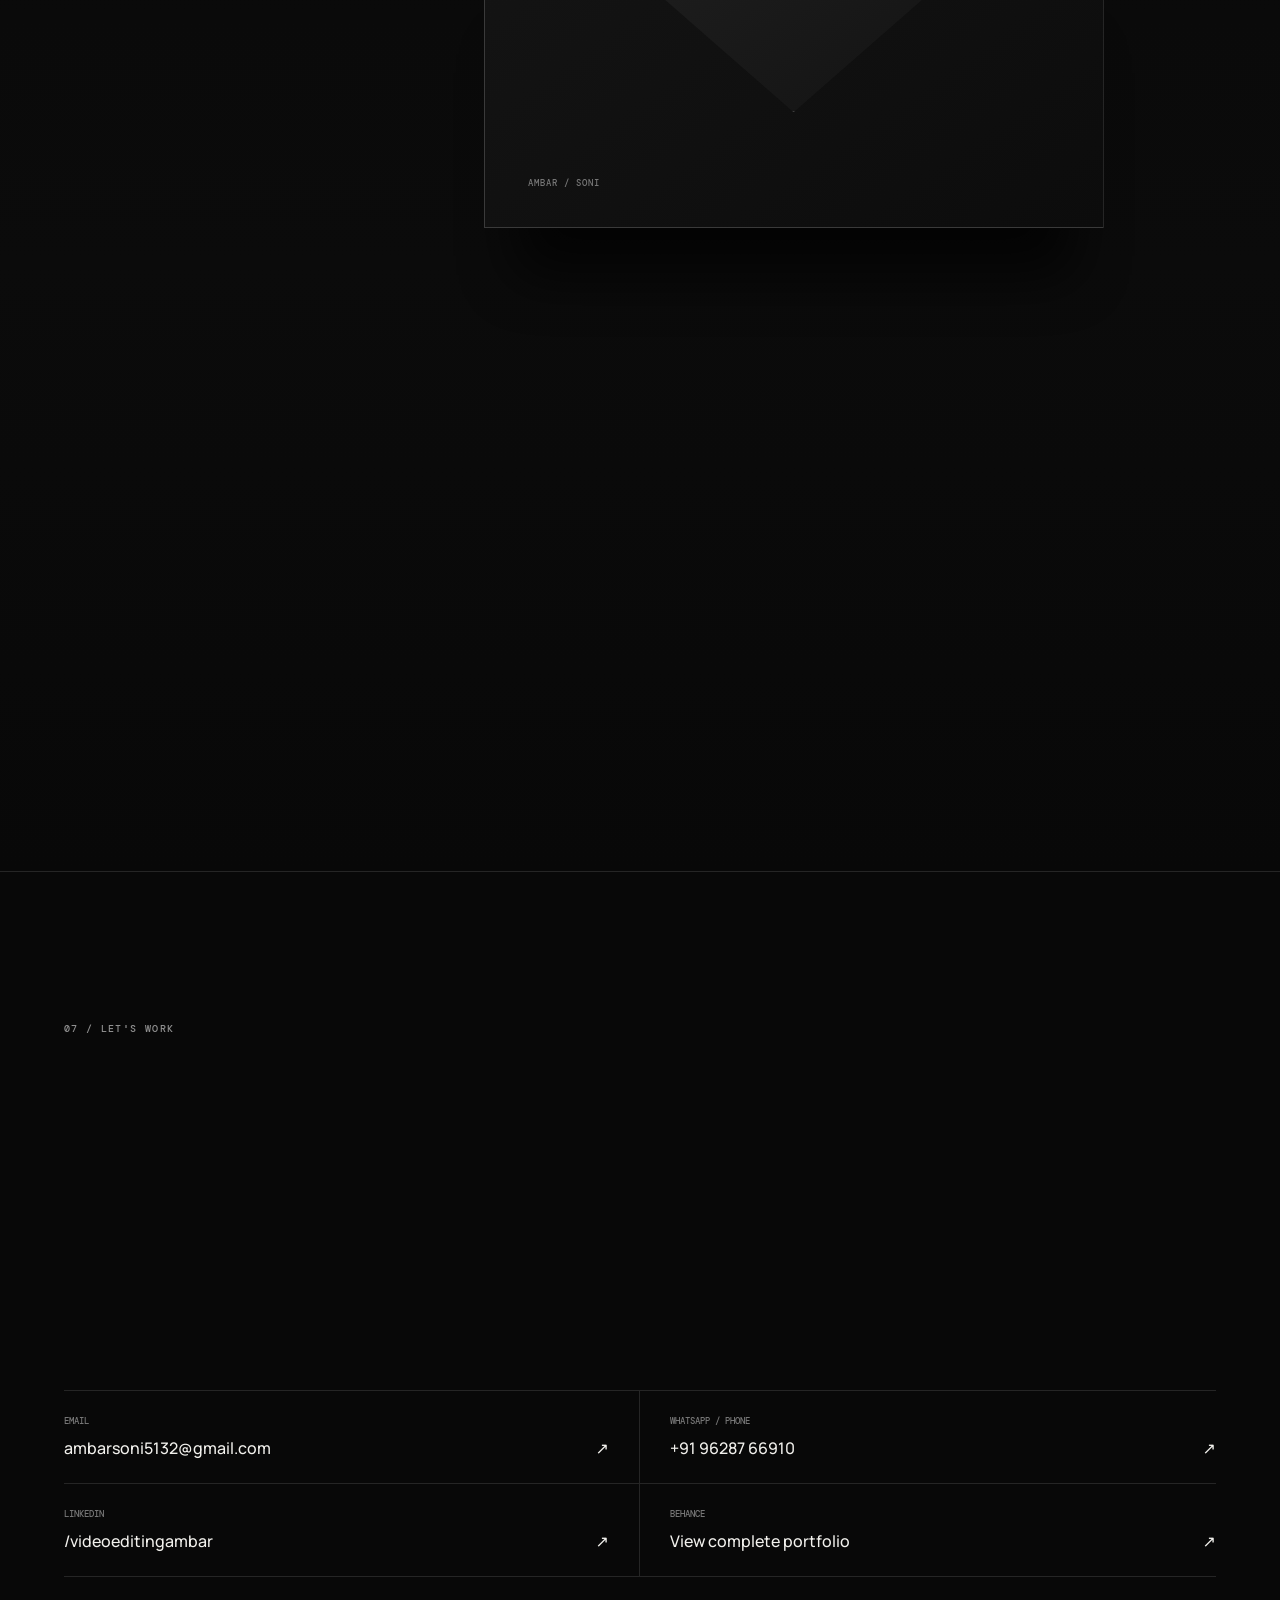
==== commit c92d7b16: "Add files via upload" ====
--- a/index.html
+++ b/index.html
@@ -3,7 +3,7 @@
 <head>
 <meta charset="utf-8"><meta name="viewport" content="width=device-width,initial-scale=1">
 <meta name="description" content="Ambar Soni — Creative Video Editor, Motion Designer and Visual Creative. Cinematic editing, AI visuals, motion, 3D and graphic design.">
-<meta name="theme-color" content="#080808"><meta property="og:title" content="Ambar Soni — Creative Visual Portfolio"><meta property="og:description" content="Creative video editing, motion design, AI visuals, 3D and graphic design.">
+<meta name="theme-color" content="#080808"><link id="site-favicon" rel="icon" href="assets/favicon.svg" type="image/svg+xml"><meta property="og:title" content="Ambar Soni — Creative Visual Portfolio"><meta property="og:description" content="Creative video editing, motion design, AI visuals, 3D and graphic design.">
 <title>Ambar Soni — Creative Video Editor & Visual Designer</title>
 <link rel="preconnect" href="https://fonts.googleapis.com"><link rel="preconnect" href="https://fonts.gstatic.com" crossorigin>
 <link href="https://fonts.googleapis.com/css2?family=DM+Mono:wght@400;500&family=Manrope:wght@400;500;600;700;800&display=swap" rel="stylesheet">
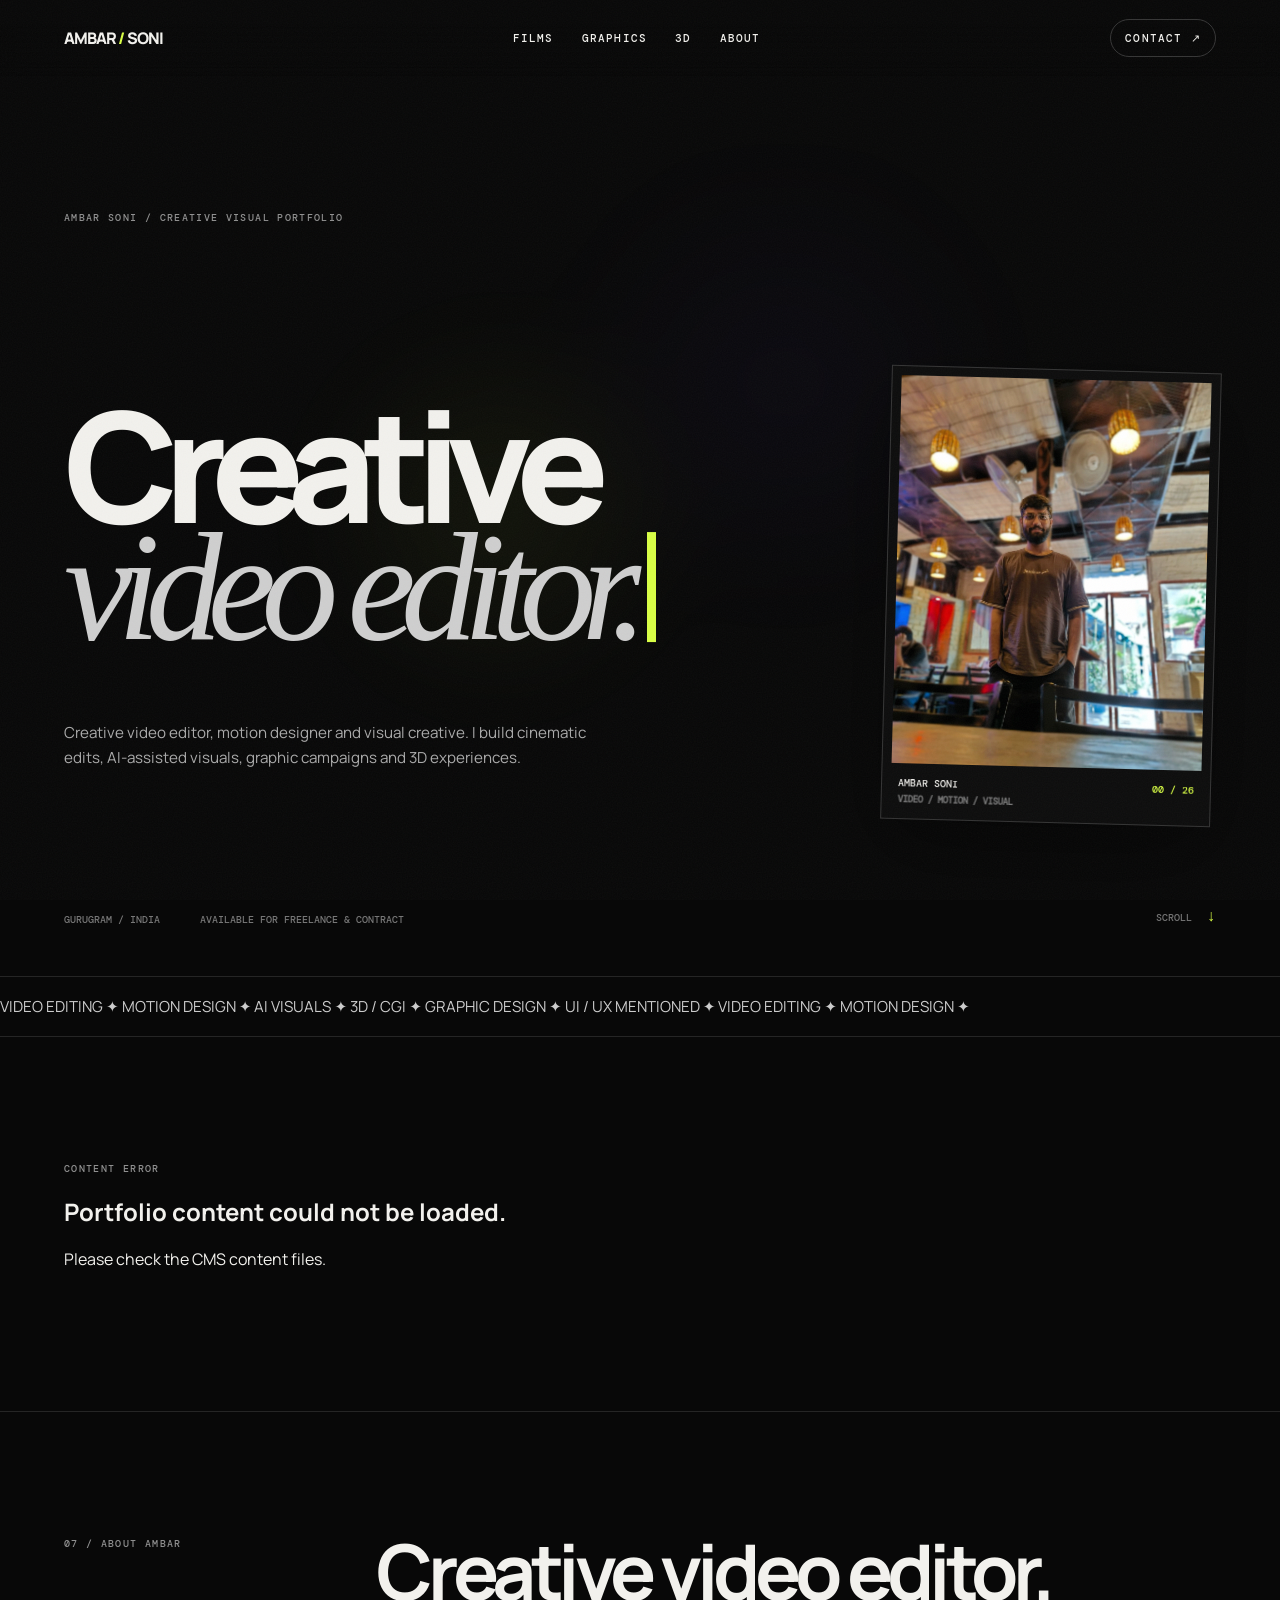
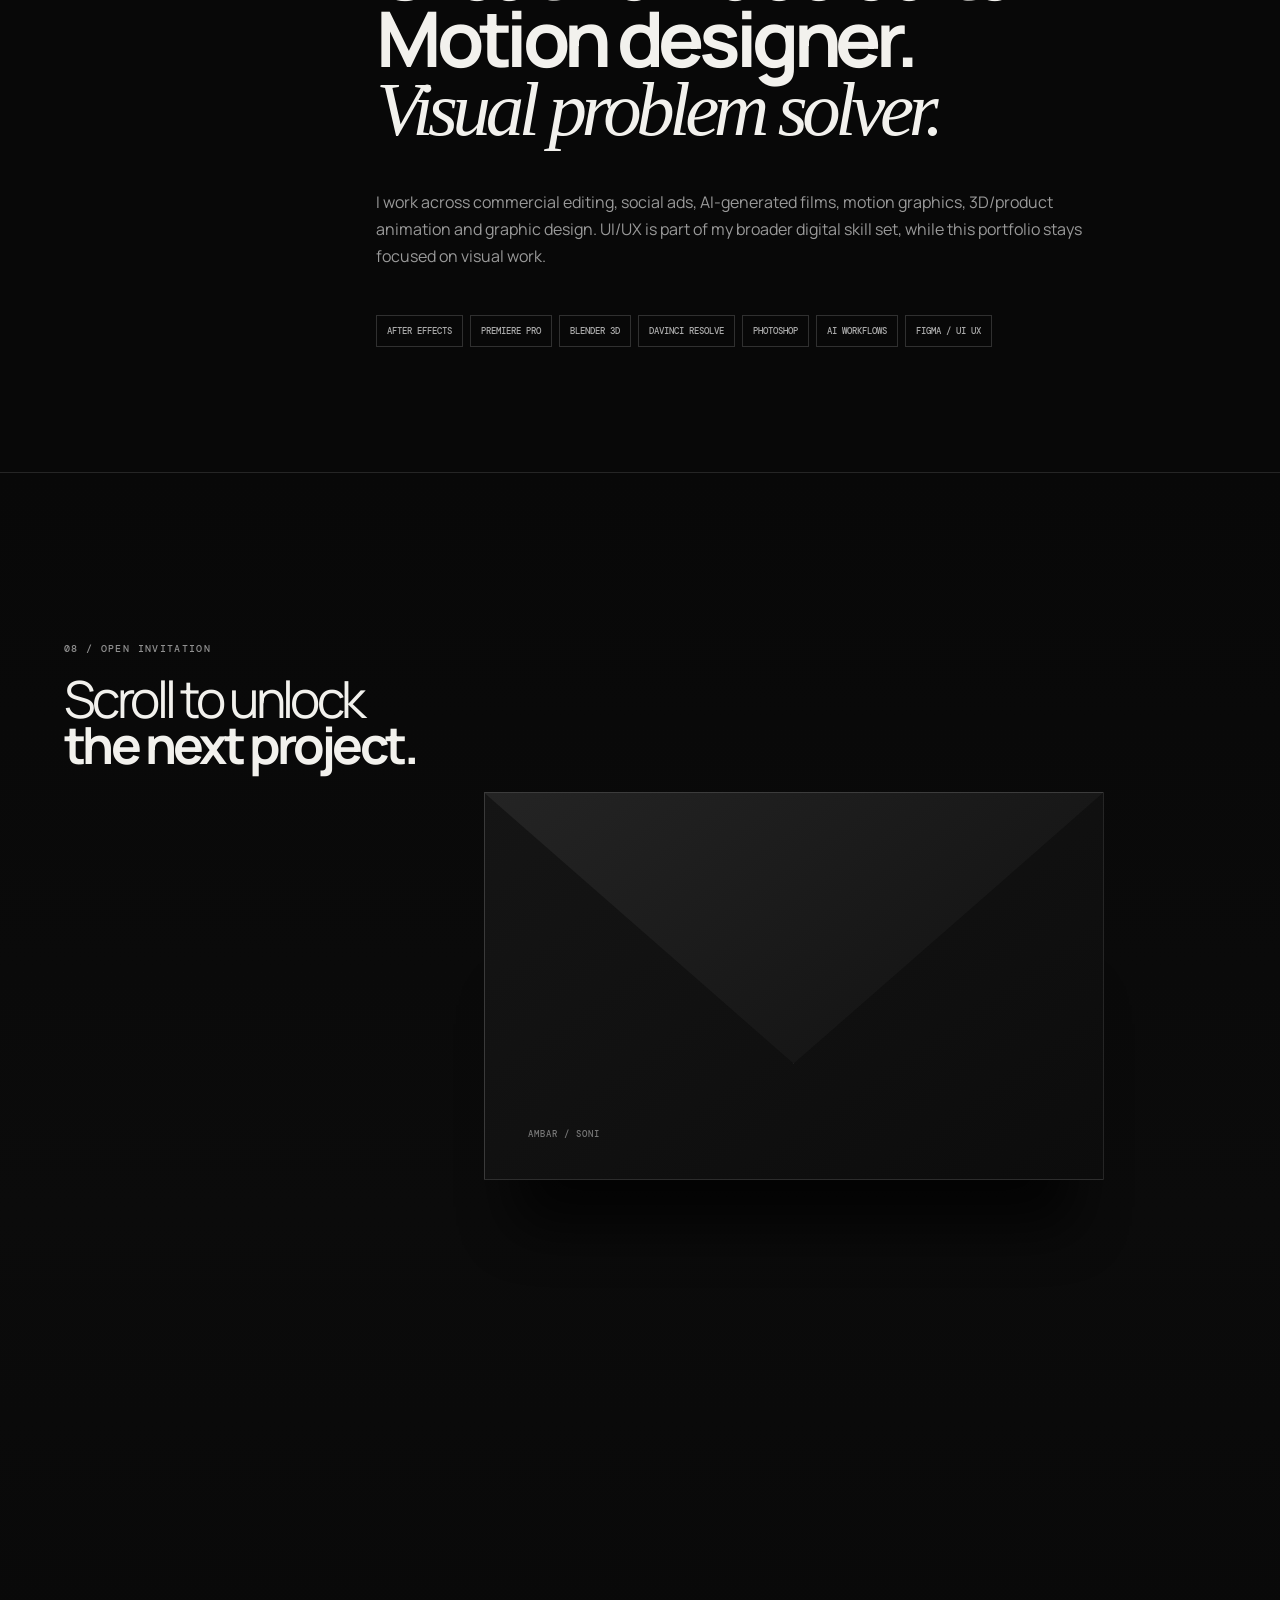
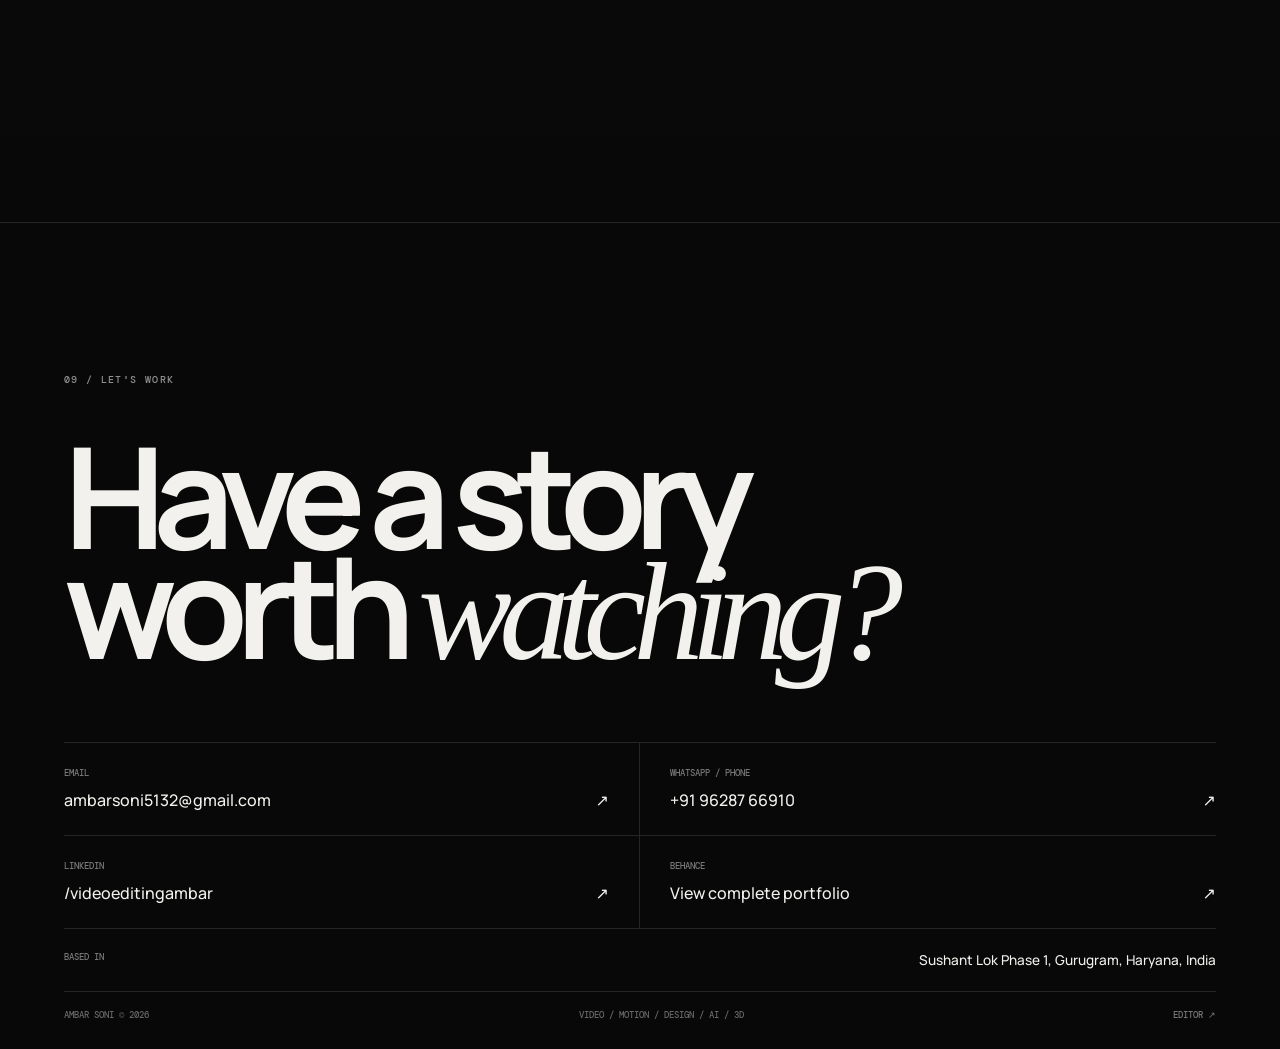
==== commit 7effb81c: "Add files via upload" ====
--- a/index.html
+++ b/index.html
@@ -28,12 +28,12 @@
 
 
 
-<section id="about" class="section about"><div class="eyebrow">05 / ABOUT AMBAR</div><div><h2>Creative video editor.<br>Motion designer.<br><em>Visual problem solver.</em></h2><p>I work across commercial editing, social ads, AI-generated films, motion graphics, 3D/product animation and graphic design. UI/UX is part of my broader digital skill set, while this portfolio stays focused on visual work.</p><div class="tools"><span>AFTER EFFECTS</span><span>PREMIERE PRO</span><span>BLENDER 3D</span><span>DAVINCI RESOLVE</span><span>PHOTOSHOP</span><span>AI WORKFLOWS</span><span>FIGMA / UI UX</span></div></div></section>
+<section id="about" class="section about"><div class="eyebrow">07 / ABOUT AMBAR</div><div><h2>Creative video editor.<br>Motion designer.<br><em>Visual problem solver.</em></h2><p>I work across commercial editing, social ads, AI-generated films, motion graphics, 3D/product animation and graphic design. UI/UX is part of my broader digital skill set, while this portfolio stays focused on visual work.</p><div class="tools"><span>AFTER EFFECTS</span><span>PREMIERE PRO</span><span>BLENDER 3D</span><span>DAVINCI RESOLVE</span><span>PHOTOSHOP</span><span>AI WORKFLOWS</span><span>FIGMA / UI UX</span></div></div></section>
 
 <section id="envelope" class="envelope-section" aria-label="Let's work together">
   <div class="envelope-stage">
     <div class="envelope-copy">
-      <span class="eyebrow">06 / OPEN INVITATION</span>
+      <span class="eyebrow">08 / OPEN INVITATION</span>
       <p>Scroll to unlock<br><strong>the next project.</strong></p>
     </div>
     <div class="envelope-wrap">
@@ -53,5 +53,5 @@
   </div>
 </section>
 
-<section id="contact" class="contact"><div class="eyebrow">07 / LET'S WORK</div><h2>Have a story<br>worth <em>watching?</em></h2><div class="contact-grid"><a href="mailto:ambarsoni5132@gmail.com"><small>EMAIL</small><strong>ambarsoni5132@gmail.com</strong>↗</a><a href="https://wa.me/919628766910" target="_blank" rel="noopener"><small>WHATSAPP / PHONE</small><strong>+91 96287 66910</strong>↗</a><a href="https://www.linkedin.com/in/videoeditingambar" target="_blank" rel="noopener"><small>LINKEDIN</small><strong>/videoeditingambar</strong>↗</a><a href="https://www.behance.net/gallery/213403953/Behance-Portfolio-Dive-into-Series-of-Experience" target="_blank" rel="noopener"><small>BEHANCE</small><strong>View complete portfolio</strong>↗</a></div><div class="address"><span>BASED IN</span><strong>Sushant Lok Phase 1, Gurugram, Haryana, India</strong></div><footer><span>AMBAR SONI © 2026</span><span>VIDEO / MOTION / DESIGN / AI / 3D</span><a href="editor/" class="editor-link">EDITOR ↗</a></footer></section>
+<section id="contact" class="contact"><div class="eyebrow">09 / LET'S WORK</div><h2>Have a story<br>worth <em>watching?</em></h2><div class="contact-grid"><a href="mailto:ambarsoni5132@gmail.com"><small>EMAIL</small><strong>ambarsoni5132@gmail.com</strong>↗</a><a href="https://wa.me/919628766910" target="_blank" rel="noopener"><small>WHATSAPP / PHONE</small><strong>+91 96287 66910</strong>↗</a><a href="https://www.linkedin.com/in/videoeditingambar" target="_blank" rel="noopener"><small>LINKEDIN</small><strong>/videoeditingambar</strong>↗</a><a href="https://www.behance.net/gallery/213403953/Behance-Portfolio-Dive-into-Series-of-Experience" target="_blank" rel="noopener"><small>BEHANCE</small><strong>View complete portfolio</strong>↗</a></div><div class="address"><span>BASED IN</span><strong>Sushant Lok Phase 1, Gurugram, Haryana, India</strong></div><footer><span>AMBAR SONI © 2026</span><span>VIDEO / MOTION / DESIGN / AI / 3D</span><a href="editor/" class="editor-link">EDITOR ↗</a></footer></section>
 </main><script src="script.js"></script></body></html>
--- a/styles.css
+++ b/styles.css
@@ -9,3 +9,83 @@
 .envelope-section{height:150vh;position:relative;background:linear-gradient(180deg,#080808 0%,#0b0b0b 55%,#080808 100%);border-top:1px solid var(--line);overflow:hidden}.envelope-stage{position:sticky;top:0;height:100vh;display:grid;place-items:center;padding:90px 5vw}.envelope-copy{position:absolute;left:5vw;top:18vh;z-index:5}.envelope-copy p{font-size:clamp(2rem,4vw,4.8rem);line-height:.9;letter-spacing:-.07em;margin:18px 0}.envelope-copy strong{font-weight:700}.envelope-wrap{position:relative;width:min(620px,78vw);aspect-ratio:1.6/1;--card-lift:0px;--card-tilt:2.5deg;perspective:1200px;margin-left:24vw;margin-top:14vh}.envelope-shadow{position:absolute;inset:55% 5% -12%;background:#000;filter:blur(28px);opacity:.7}.envelope{position:absolute;inset:0;transform-style:preserve-3d}.envelope-back,.envelope-front{position:absolute;inset:0;background:linear-gradient(145deg,#1c1c1c,#101010);border:1px solid #3a3a3a}.envelope-back{clip-path:polygon(0 0,100% 0,50% 65%)}.envelope-front{clip-path:polygon(0 0,50% 56%,100% 0,100% 100%,0 100%);background:linear-gradient(145deg,#151515,#0c0c0c);z-index:3}.envelope-front:after{content:"AMBAR / SONI";position:absolute;left:7%;bottom:10%;font:500 .55rem "DM Mono",monospace;color:#777;letter-spacing:.12em}.envelope-flap{position:absolute;left:0;right:0;top:0;height:70%;background:linear-gradient(145deg,#242424,#101010);border:1px solid #414141;clip-path:polygon(0 0,100% 0,50% 100%);transform-origin:50% 0;z-index:4;backface-visibility:hidden;transition:filter .2s}.envelope-wrap.opened .envelope-flap{filter:brightness(.72)}.envelope-card{position:absolute;z-index:2;left:8%;right:8%;bottom:9%;height:82%;padding:34px 36px;background:var(--paper);color:var(--ink);border:1px solid #c8c7c1;box-shadow:0 30px 70px #0009;transform:translateY(var(--card-lift)) rotate(var(--card-tilt));transform-origin:bottom center;transition:transform .08s linear;display:flex;flex-direction:column;justify-content:space-between}.envelope-card .eyebrow{color:#666}.envelope-card h3{font-size:clamp(2.5rem,5vw,5.5rem);line-height:.82;letter-spacing:-.07em;margin:15px 0}.envelope-card h3 em{font-family:Georgia,serif;font-weight:400}.envelope-card p{font:500 .7rem "DM Mono",monospace;color:#666;text-transform:uppercase}.envelope-cta{align-self:flex-start;color:#111;text-decoration:none;border-bottom:1px solid #111;padding-bottom:6px;font:500 .65rem "DM Mono",monospace}.contact{position:relative;z-index:3}
 @media(max-width:850px){.pointer-glow{display:none}.hero-type{font-size:15vw!important}.hero-role-wrap{white-space:normal;min-height:1.05em}.envelope-copy{top:12vh}.envelope-wrap{margin:18vh auto 0;width:90vw}.envelope-card{padding:24px;height:76%}.envelope-section{height:135vh}.lightbox-inner img{max-height:72vh}}
 @media(max-width:520px){.hero-type{font-size:17vw!important}.envelope-copy p{font-size:10vw}.envelope-wrap{margin-top:28vh}.envelope-card h3{font-size:12vw}.envelope-card{padding:18px}.envelope-card p{font-size:.56rem}}
+
+
+/* Advanced portfolio presentations */
+.special-section{position:relative;overflow:hidden;perspective:1400px;isolation:isolate}
+.special-section:before{content:"";position:absolute;inset:0;pointer-events:none;background:radial-gradient(circle at calc(50% + var(--scroll-p,0)*18%) 40%,rgba(111,255,156,.045),transparent 34%);z-index:-1}
+.special-head{margin-bottom:22px}
+.special-index{font:500 .62rem "DM Mono",monospace;color:#6f6f6f;letter-spacing:.08em}
+.scroll-shuttle{overflow:hidden;width:100%;border-block:1px solid var(--line);padding:12px 0;margin:0 0 48px;white-space:nowrap;color:#6f6f6f;font:500 .58rem "DM Mono",monospace;letter-spacing:.1em}
+.scroll-shuttle span{display:inline-block;min-width:130%;will-change:transform;transition:transform .08s linear}
+.special-foot{display:flex;justify-content:space-between;gap:20px;margin-top:24px;padding-top:15px;border-top:1px solid var(--line);color:#777;font:500 .58rem "DM Mono",monospace;letter-spacing:.08em}
+
+/* AI card deck */
+.ai-section{min-height:900px;background:#070707}
+.ai-deck{position:relative;height:min(66vw,650px);min-height:470px;margin:10px auto 0;max-width:1200px;transform-style:preserve-3d;touch-action:pan-y}
+.ai-card{position:absolute;left:50%;top:50%;width:min(30vw,320px);min-width:220px;aspect-ratio:3/4.15;transform-style:preserve-3d;transition:transform .85s cubic-bezier(.16,.78,.2,1),opacity .65s ease,filter .65s ease;will-change:transform;cursor:pointer}
+.ai-card-media{position:relative;width:100%;height:100%;overflow:hidden;border:1px solid rgba(255,255,255,.12);border-radius:22px;background:#111;box-shadow:0 28px 80px rgba(0,0,0,.48);backface-visibility:hidden}
+.ai-card-media video,.ai-card-media .special-poster{width:100%;height:100%;object-fit:cover;display:block}
+.ai-card:nth-child(1) .ai-card-media{background:#252a28}.ai-card:nth-child(2) .ai-card-media{background:#262126}.ai-card:nth-child(3) .ai-card-media{background:#222}
+.ai-card-meta{position:absolute;left:12px;right:12px;bottom:12px;padding:11px 12px;border:1px solid rgba(255,255,255,.12);border-radius:13px;background:rgba(5,5,5,.64);backdrop-filter:blur(14px);display:grid;gap:5px;color:#fff}
+.ai-card-meta span{font:500 .52rem "DM Mono",monospace;color:#aaa}
+.ai-card-meta strong{font-size:.72rem;font-weight:600;line-height:1.2}
+.ai-card[data-position="active"]{transform:translate3d(-50%,calc(-50% + var(--scroll-y,0px)),80px) rotateZ(0deg) rotateY(0deg) scale(1.08);z-index:6;opacity:1;filter:none}
+.ai-card[data-position="left"]{transform:translate3d(calc(-50% - 255px),calc(-50% + var(--scroll-y,0px)),0) rotateZ(-9deg) rotateY(12deg) scale(.88);z-index:4;opacity:.94}
+.ai-card[data-position="right"]{transform:translate3d(calc(-50% + 255px),calc(-50% + var(--scroll-y,0px)),0) rotateZ(9deg) rotateY(-12deg) scale(.88);z-index:4;opacity:.94}
+.ai-card[data-position="far-left"]{transform:translate3d(calc(-50% - 440px),calc(-50% + var(--scroll-y,0px)), -60px) rotateZ(-17deg) rotateY(18deg) scale(.72);z-index:2;opacity:.55;filter:saturate(.7)}
+.ai-card[data-position="far-right"]{transform:translate3d(calc(-50% + 440px),calc(-50% + var(--scroll-y,0px)), -60px) rotateZ(17deg) rotateY(-18deg) scale(.72);z-index:2;opacity:.55;filter:saturate(.7)}
+.ai-card[data-position="hidden"]{transform:translate3d(-50%,20%, -180px) scale(.45);z-index:0;opacity:0;pointer-events:none}
+
+/* muted controller */
+.media-mute{position:absolute;right:12px;top:12px;z-index:8;border:1px solid rgba(255,255,255,.2);border-radius:999px;background:rgba(0,0,0,.62);backdrop-filter:blur(12px);color:#fff;padding:8px 11px;display:flex;align-items:center;gap:7px;font:500 .55rem "DM Mono",monospace;letter-spacing:.05em;cursor:pointer;transition:transform .2s ease,background .2s ease}
+.media-mute:hover{transform:translateY(-2px);background:rgba(0,0,0,.82)}
+.mute-icon{font-size:.8rem}.mute-label{font-size:.52rem}
+
+/* Talking head floating cinema */
+.talking-section{background:#090909;min-height:850px}
+.talking-stage{position:relative;min-height:620px;display:grid;grid-template-columns:1.55fr .78fr;grid-template-rows:1fr 1fr;gap:18px;padding:22px 0;transform-style:preserve-3d}
+.talk-card{position:relative;min-height:230px;transform:translate3d(var(--mx,0px),var(--my,0px),0) rotateX(var(--rx,0deg)) rotateY(var(--ry,0deg));transition:transform .45s cubic-bezier(.2,.7,.2,1),box-shadow .45s ease,filter .45s ease;transform-style:preserve-3d}
+.talk-primary{grid-row:1 / span 2;min-height:620px}
+.talk-card:after{content:"";position:absolute;inset:10px -10px -10px 10px;border:1px solid rgba(255,255,255,.06);z-index:-1;transform:translateZ(-30px);pointer-events:none}
+.talk-card:hover{z-index:10;transform:translate3d(var(--mx,0px),var(--my,0px),65px) rotateX(var(--rx,0deg)) rotateY(var(--ry,0deg)) scale(1.035);box-shadow:0 45px 110px rgba(0,0,0,.58)}
+.talk-card .special-media{height:100%;min-height:inherit;border:1px solid rgba(255,255,255,.1);background:#101010;overflow:hidden;border-radius:4px}
+.talk-card .special-video,.talk-card .special-poster{width:100%;height:100%;object-fit:cover;display:block}
+.talk-card-meta{position:absolute;left:15px;right:15px;bottom:15px;padding:12px 13px;background:linear-gradient(transparent,rgba(0,0,0,.82));display:grid;gap:5px;color:#fff;pointer-events:none}
+.talk-card-meta span{font:500 .53rem "DM Mono",monospace;color:#aaa}.talk-card-meta strong{font-size:.82rem;font-weight:600}
+.talking-section .talk-card:nth-child(2){transform:translate3d(0,24px,0) rotate(-2deg)}
+.talking-section .talk-card:nth-child(3){transform:translate3d(0,-18px,0) rotate(2deg)}
+.talking-section .talk-card:nth-child(2):hover,.talking-section .talk-card:nth-child(3):hover{transform:translate3d(var(--mx,0px),var(--my,0px),65px) rotateX(var(--rx,0deg)) rotateY(var(--ry,0deg)) scale(1.05)}
+
+/* 3D layered showcase */
+.three-showcase-section{background:#0b0b0b;min-height:900px}
+.three-stage{position:relative;height:min(61vw,610px);min-height:450px;max-width:1250px;margin:10px auto 0;transform-style:preserve-3d}
+.three-card{position:absolute;left:50%;top:50%;width:min(39vw,470px);aspect-ratio:1.48/1;transform-style:preserve-3d;transition:transform .9s cubic-bezier(.16,.78,.2,1),opacity .7s ease,filter .6s ease;cursor:pointer}
+.three-card .special-media{width:100%;height:100%;overflow:hidden;border-radius:18px;background:#151515;border:1px solid rgba(255,255,255,.1);box-shadow:0 30px 90px rgba(0,0,0,.5)}
+.three-card .special-poster,.three-card .special-video{width:100%;height:100%;display:block;object-fit:cover}
+.three-card-meta{position:absolute;left:14px;right:14px;bottom:14px;padding:10px 12px;background:rgba(0,0,0,.62);border:1px solid rgba(255,255,255,.12);backdrop-filter:blur(12px);border-radius:12px;color:#fff;display:grid;gap:4px}
+.three-card-meta span{font:500 .5rem "DM Mono",monospace;color:#aaa}.three-card-meta strong{font-size:.72rem}
+.three-card[data-position="center"]{transform:translate3d(-50%,calc(-50% + var(--scroll-y,0px)),90px) rotateZ(0deg) rotateY(0deg) scale(1.06);z-index:5;opacity:1}
+.three-card[data-position="left"]{transform:translate3d(calc(-50% - 300px),calc(-50% + 10px + var(--scroll-y,0px)),0) rotateZ(-7deg) rotateY(15deg) scale(.83);z-index:4;opacity:.9}
+.three-card[data-position="right"]{transform:translate3d(calc(-50% + 300px),calc(-50% - 10px + var(--scroll-y,0px)),0) rotateZ(7deg) rotateY(-15deg) scale(.83);z-index:4;opacity:.9}
+.three-card[data-position="far-left"]{transform:translate3d(calc(-50% - 535px),calc(-50% + var(--scroll-y,0px)), -80px) rotateZ(-13deg) rotateY(22deg) scale(.65);z-index:2;opacity:.45}
+.three-card[data-position="far-right"]{transform:translate3d(calc(-50% + 535px),calc(-50% + var(--scroll-y,0px)), -80px) rotateZ(13deg) rotateY(-22deg) scale(.65);z-index:2;opacity:.45}
+.three-card[data-position="hidden"]{transform:translate3d(-50%,15%, -180px) scale(.4);opacity:0;z-index:0;pointer-events:none}
+.three-card:hover{filter:brightness(1.08);z-index:8}
+
+/* Shared special media + scroll reveal */
+.special-media{position:relative;overflow:hidden}.special-media iframe{width:100%;height:100%;min-height:100%;border:0;display:block}.special-embed{cursor:pointer}
+.special-embed.managed-embed-playing{cursor:default}.special-embed.managed-embed-playing iframe{min-height:100%;height:100%}
+.special-empty{display:grid;place-items:center;color:#666;font:500 .58rem "DM Mono",monospace}
+.special-section .reveal{opacity:0;transform:translateY(55px) scale(.97);transition:opacity .9s ease,transform 1s cubic-bezier(.2,.7,.2,1)}
+.special-section .reveal.in{opacity:1;transform:none}
+@media(max-width:900px){
+  .ai-deck{height:620px;min-height:520px}.ai-card{width:260px}.ai-card[data-position="left"]{transform:translate3d(calc(-50% - 165px),-50%,0) rotateZ(-8deg) rotateY(9deg) scale(.84)}.ai-card[data-position="right"]{transform:translate3d(calc(-50% + 165px),-50%,0) rotateZ(8deg) rotateY(-9deg) scale(.84)}.ai-card[data-position="far-left"],.ai-card[data-position="far-right"]{opacity:0}
+  .talking-stage{grid-template-columns:1fr;grid-template-rows:auto;min-height:0}.talk-primary{grid-row:auto;min-height:500px}.talk-card{min-height:360px}.three-stage{height:500px}.three-card{width:360px}.three-card[data-position="left"]{transform:translate3d(calc(-50% - 180px),-50%,0) rotateZ(-7deg) rotateY(12deg) scale(.76)}.three-card[data-position="right"]{transform:translate3d(calc(-50% + 180px),-50%,0) rotateZ(7deg) rotateY(-12deg) scale(.76)}.three-card[data-position="far-left"],.three-card[data-position="far-right"]{opacity:0}
+}
+@media(max-width:600px){
+  .special-section{padding-left:5vw;padding-right:5vw}.special-foot{display:grid;gap:7px}.ai-deck{height:570px}.ai-card{width:230px}.ai-card[data-position="left"]{transform:translate3d(calc(-50% - 112px),-50%,0) rotateZ(-7deg) scale(.76)}.ai-card[data-position="right"]{transform:translate3d(calc(-50% + 112px),-50%,0) rotateZ(7deg) scale(.76)}.talk-primary{min-height:390px}.talk-card{min-height:280px}.three-stage{height:390px}.three-card{width:290px}.three-card[data-position="left"]{transform:translate3d(calc(-50% - 100px),-50%,0) rotateZ(-7deg) scale(.72)}.three-card[data-position="right"]{transform:translate3d(calc(-50% + 100px),-50%,0) rotateZ(7deg) scale(.72)}.scroll-shuttle{margin-bottom:30px}
+}
+@media(prefers-reduced-motion:reduce){
+  .ai-card,.three-card,.talk-card,.scroll-shuttle span{transition:none!important;animation:none!important}
+}
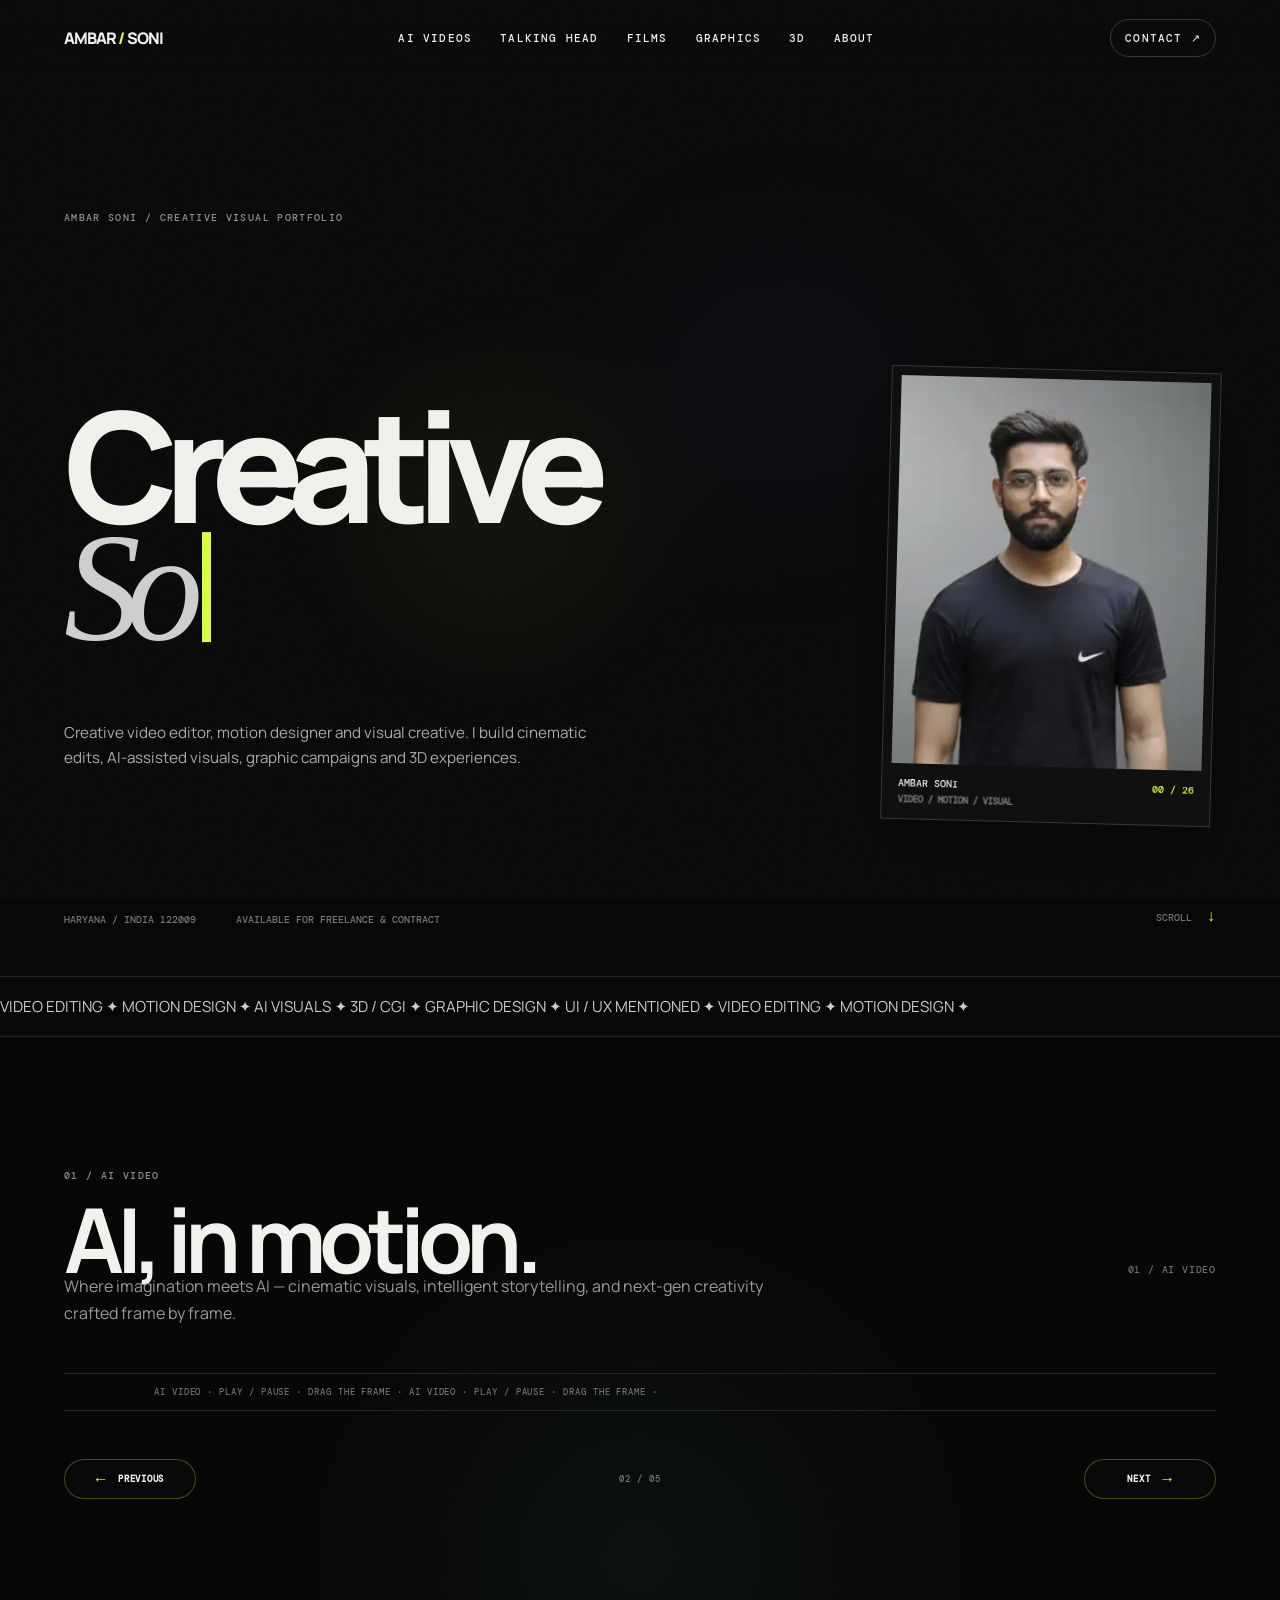
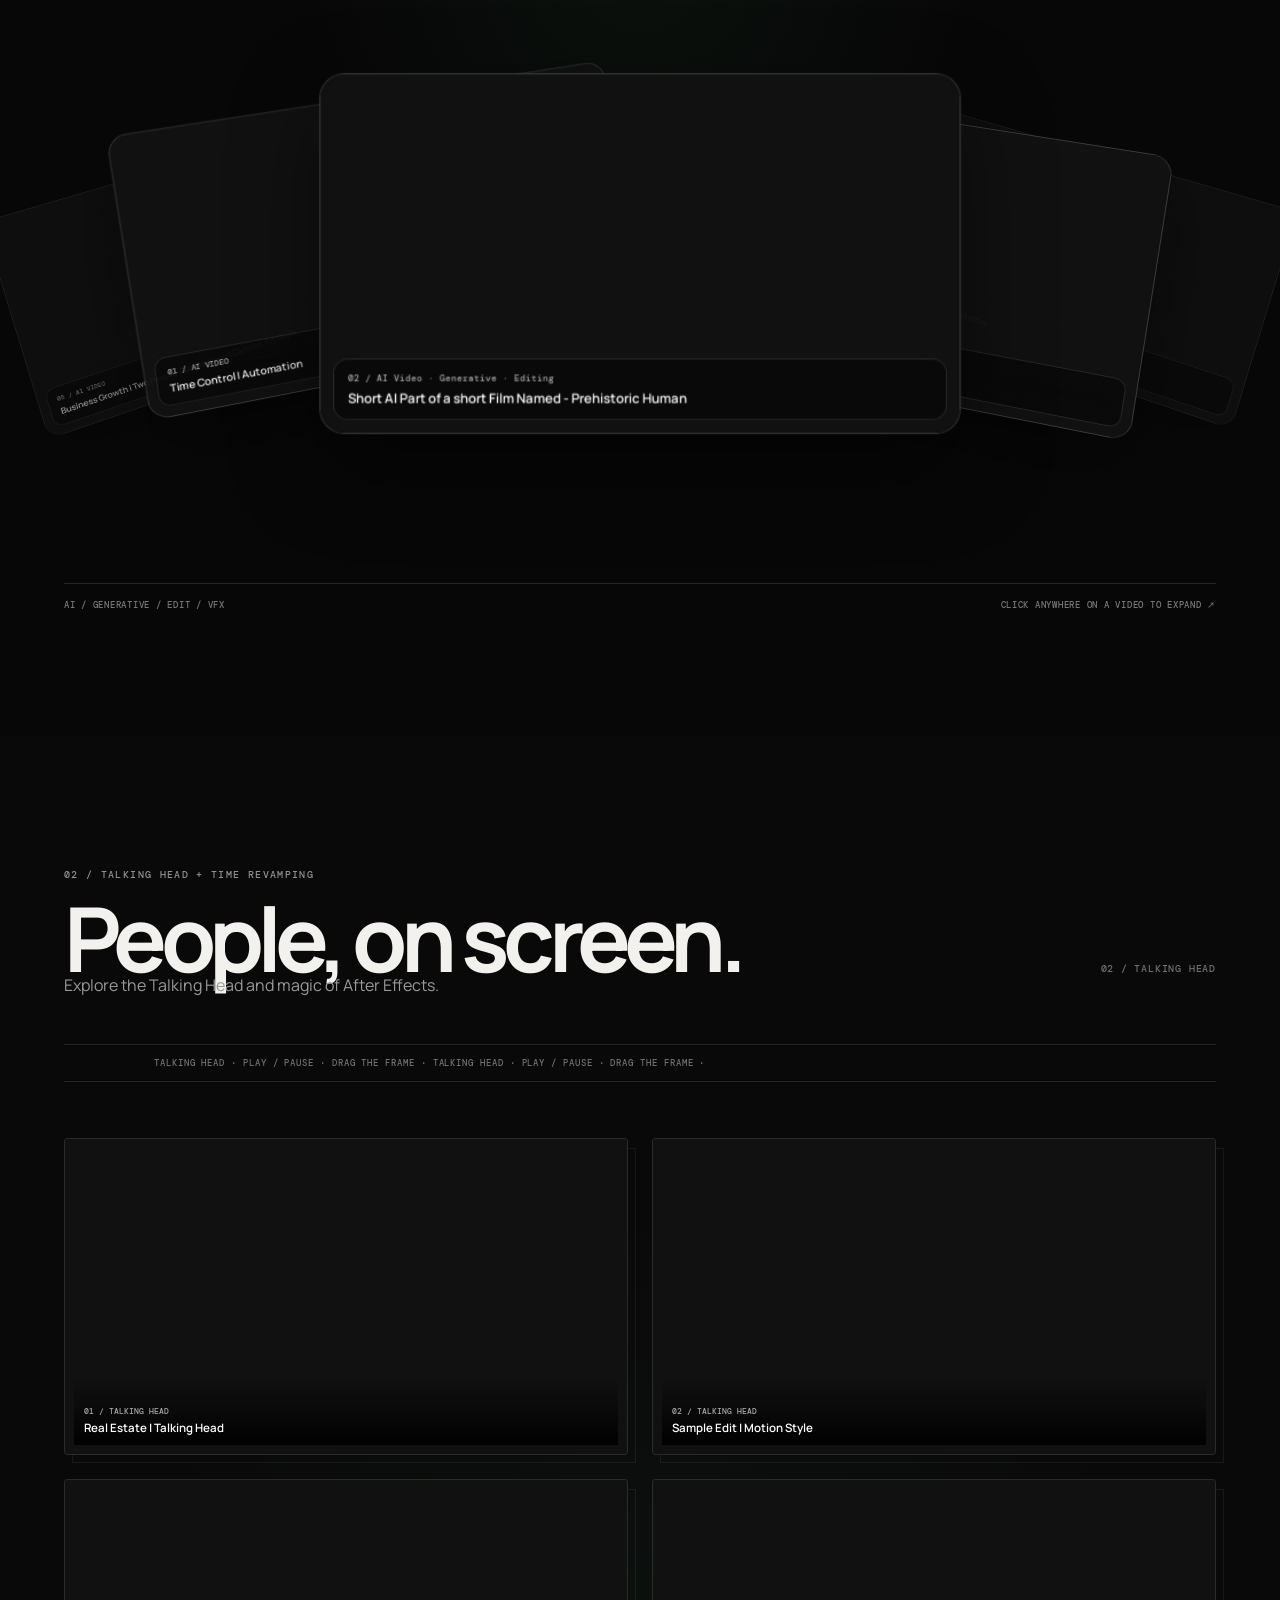
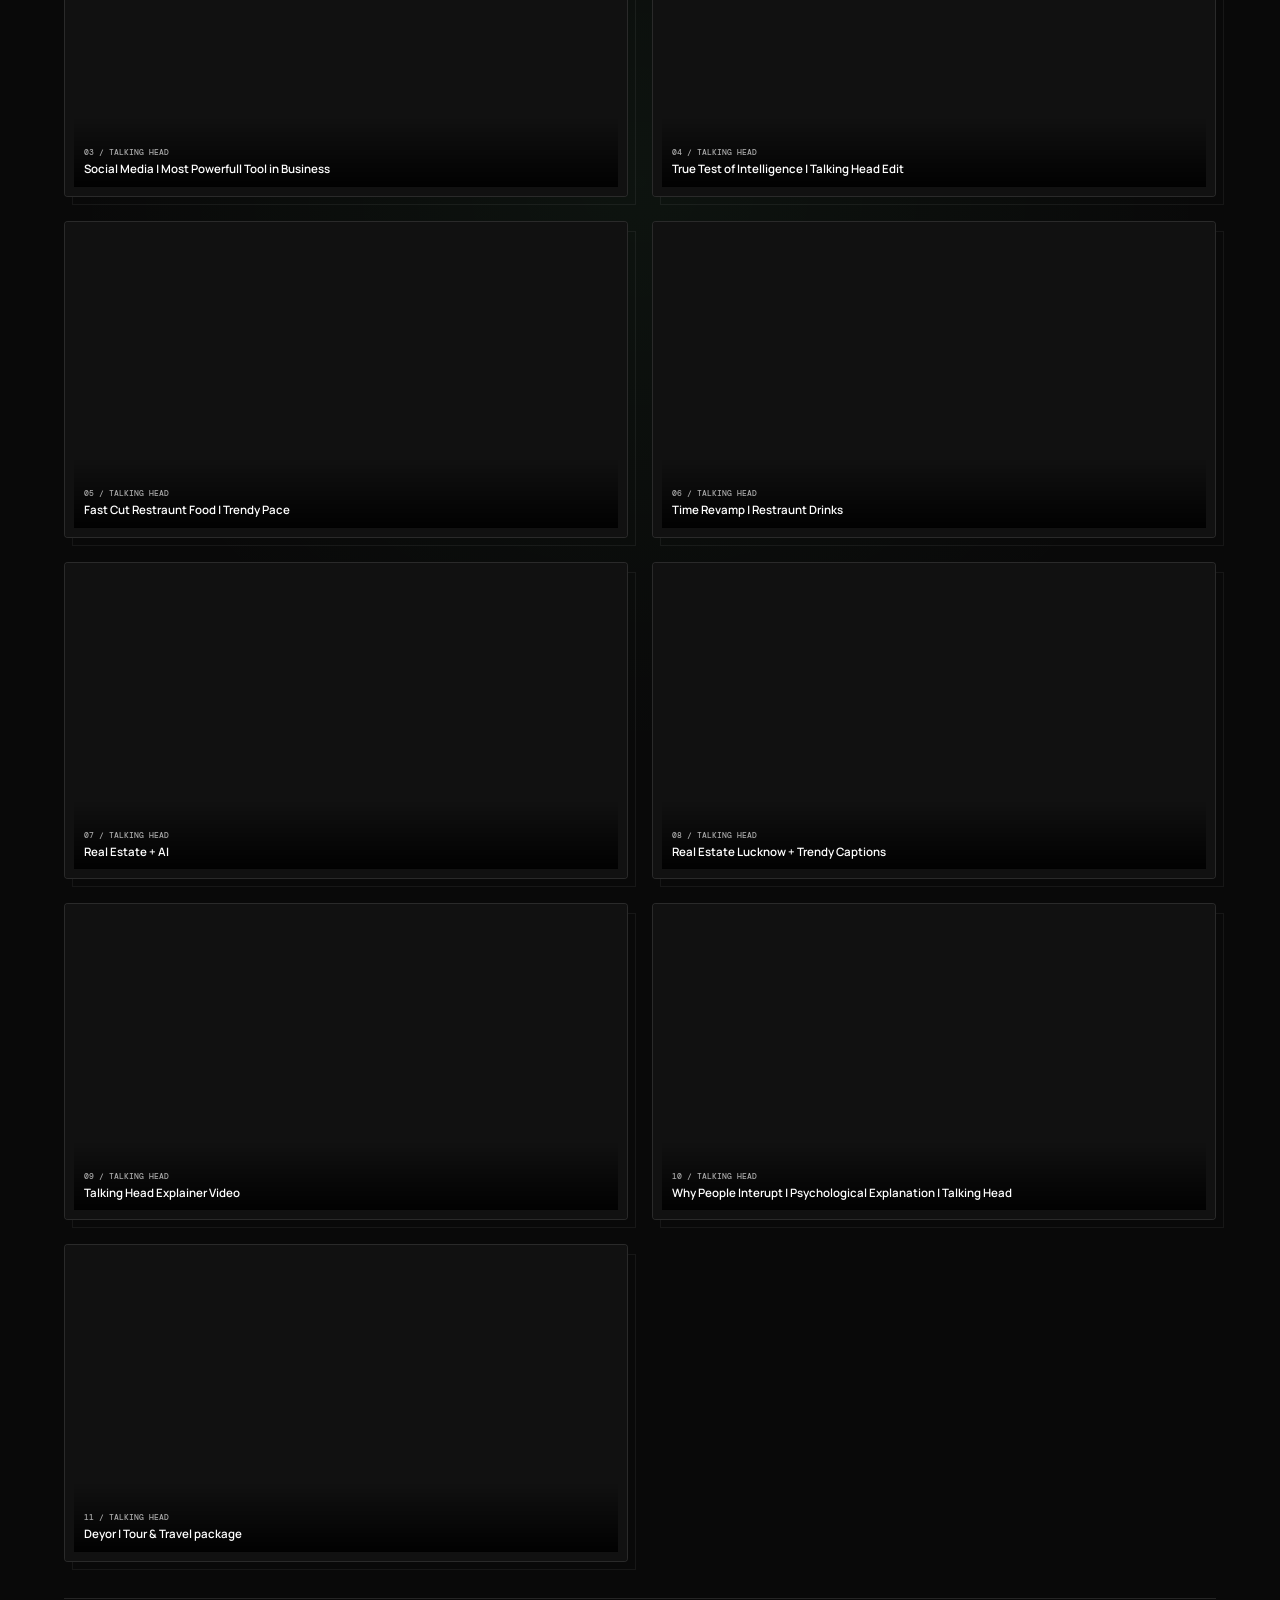
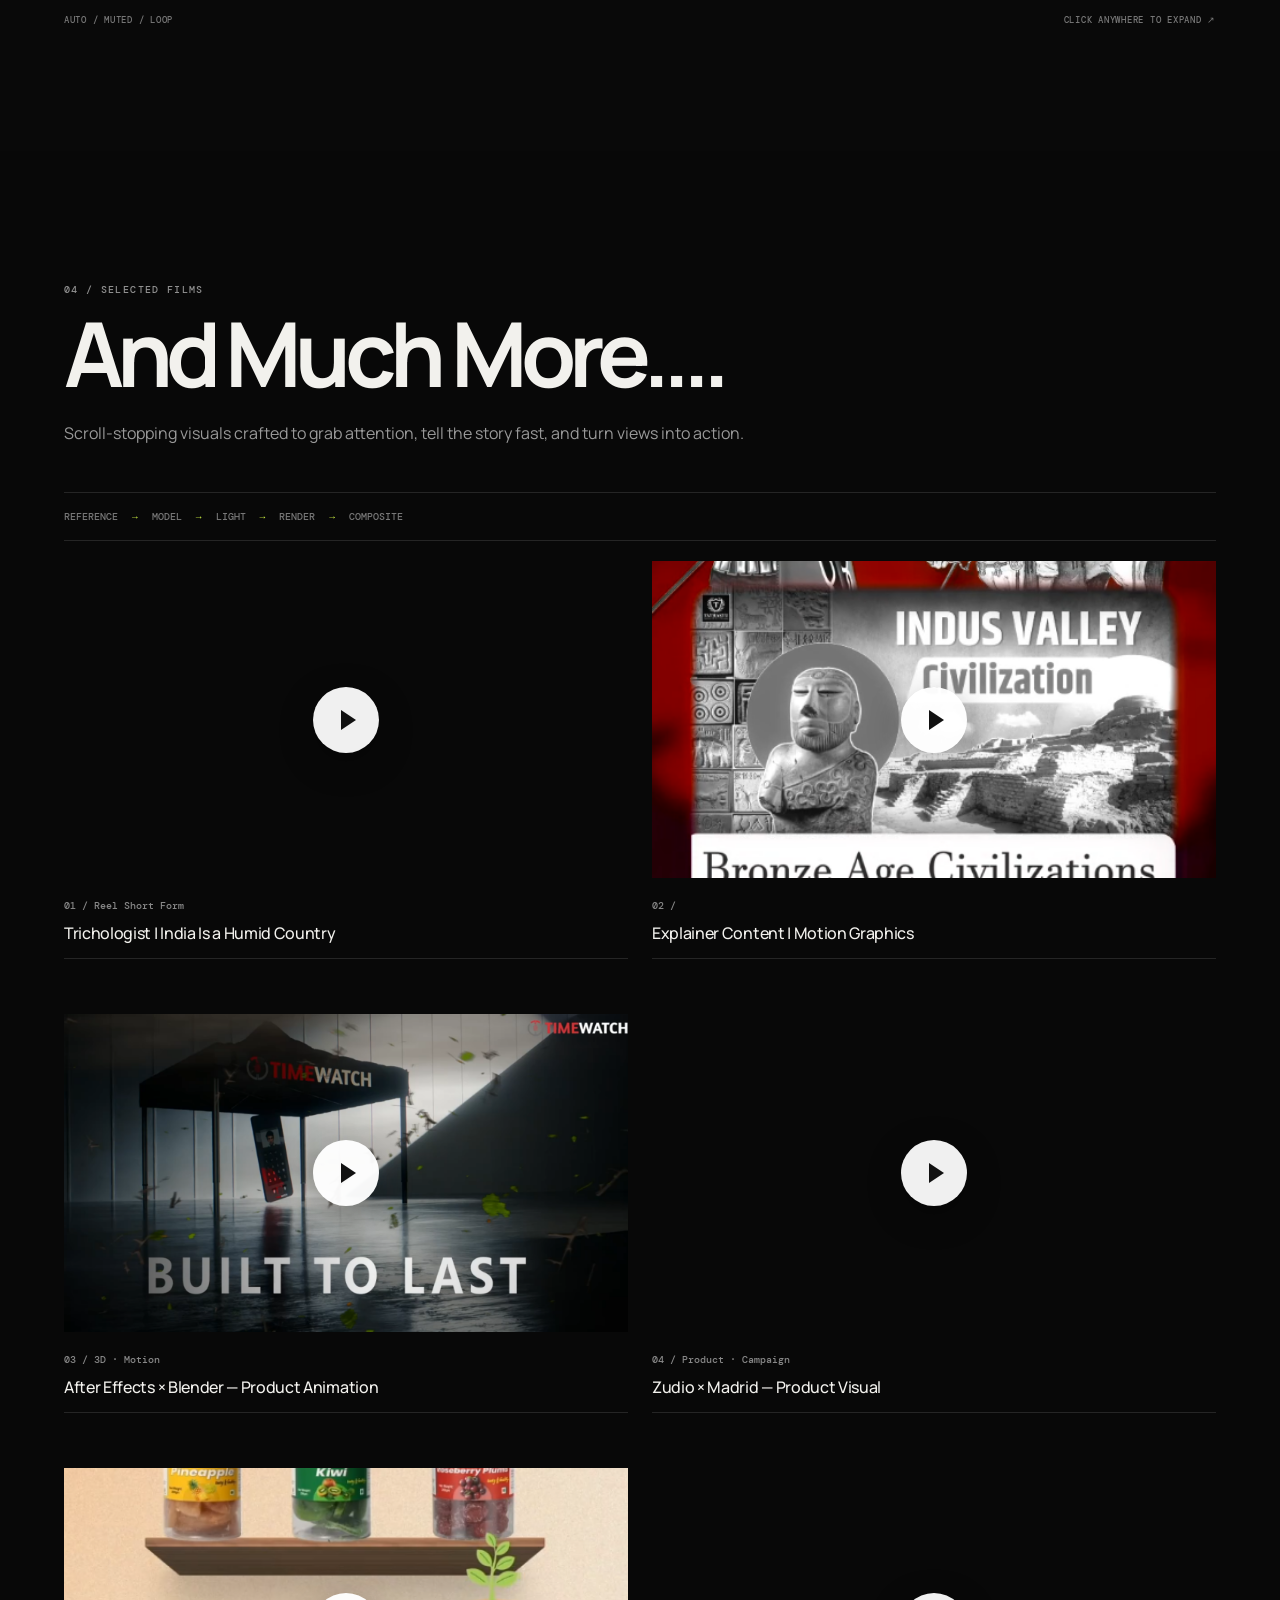
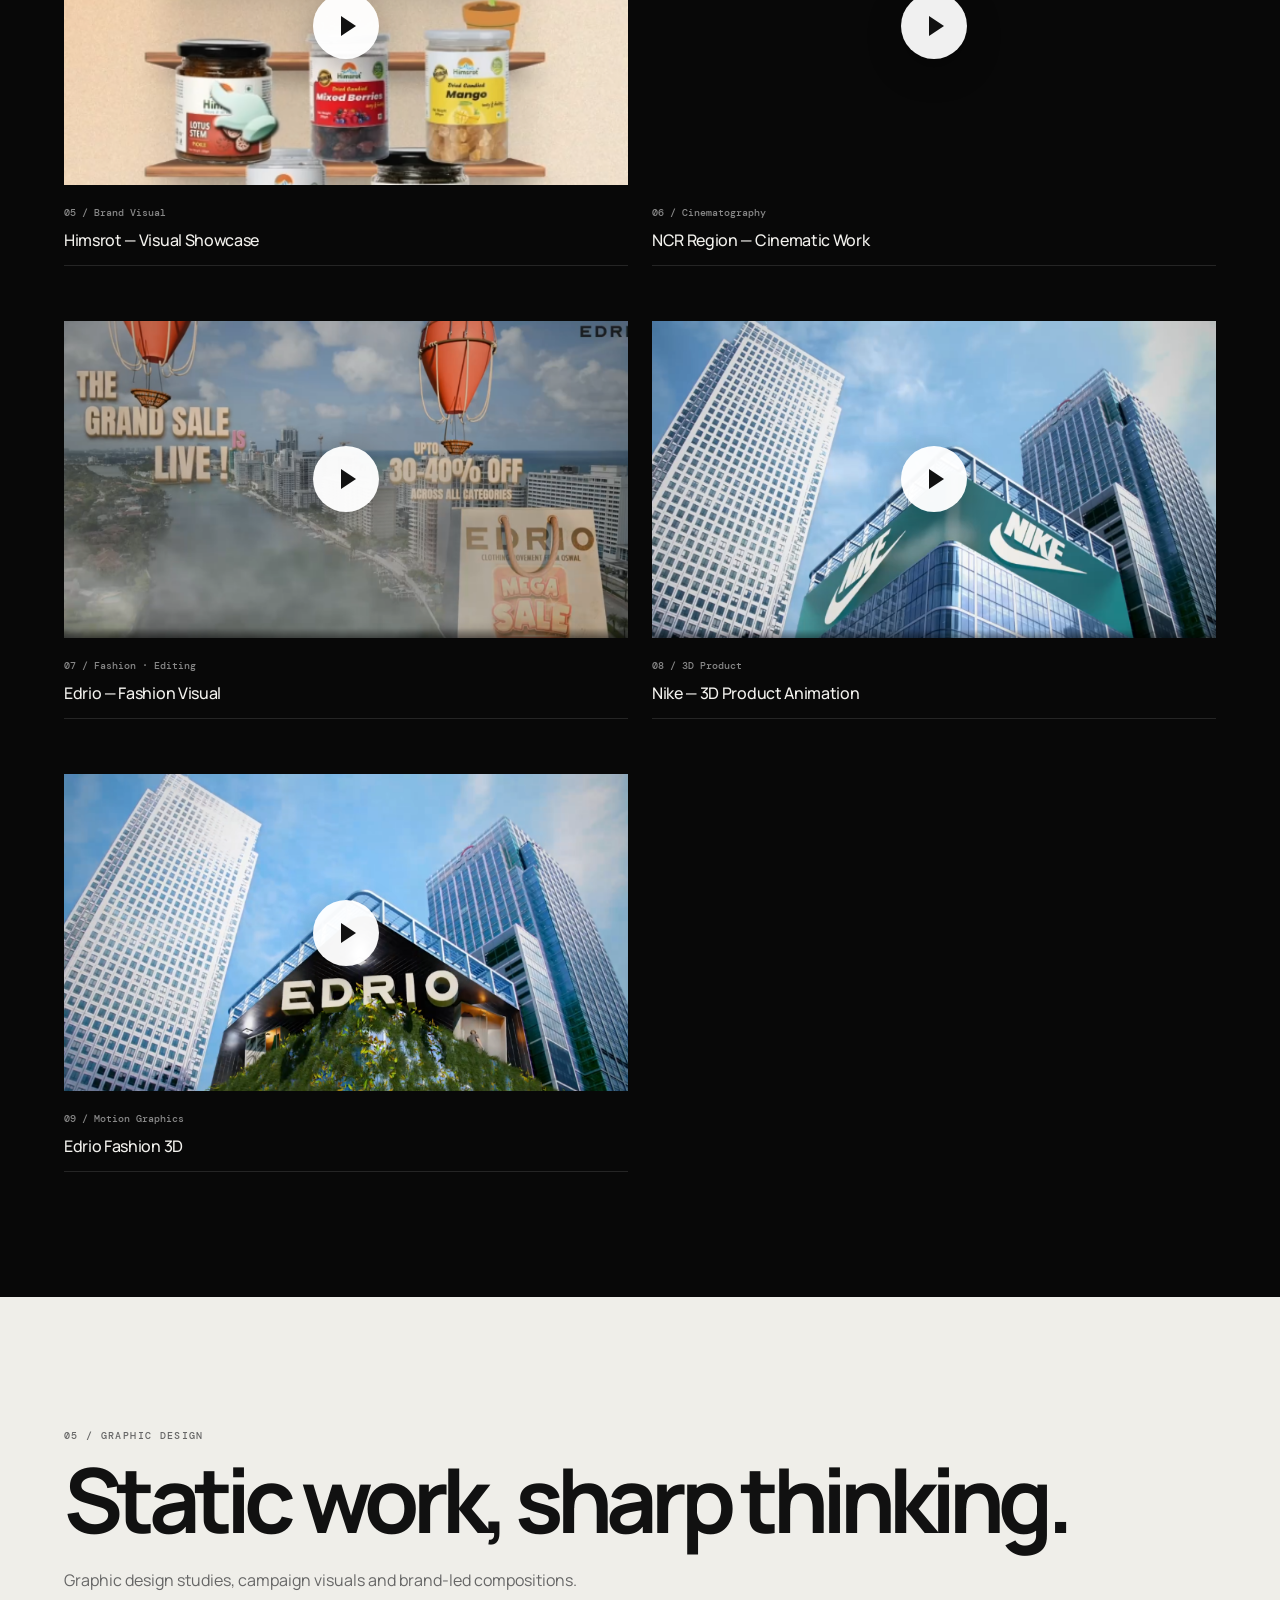
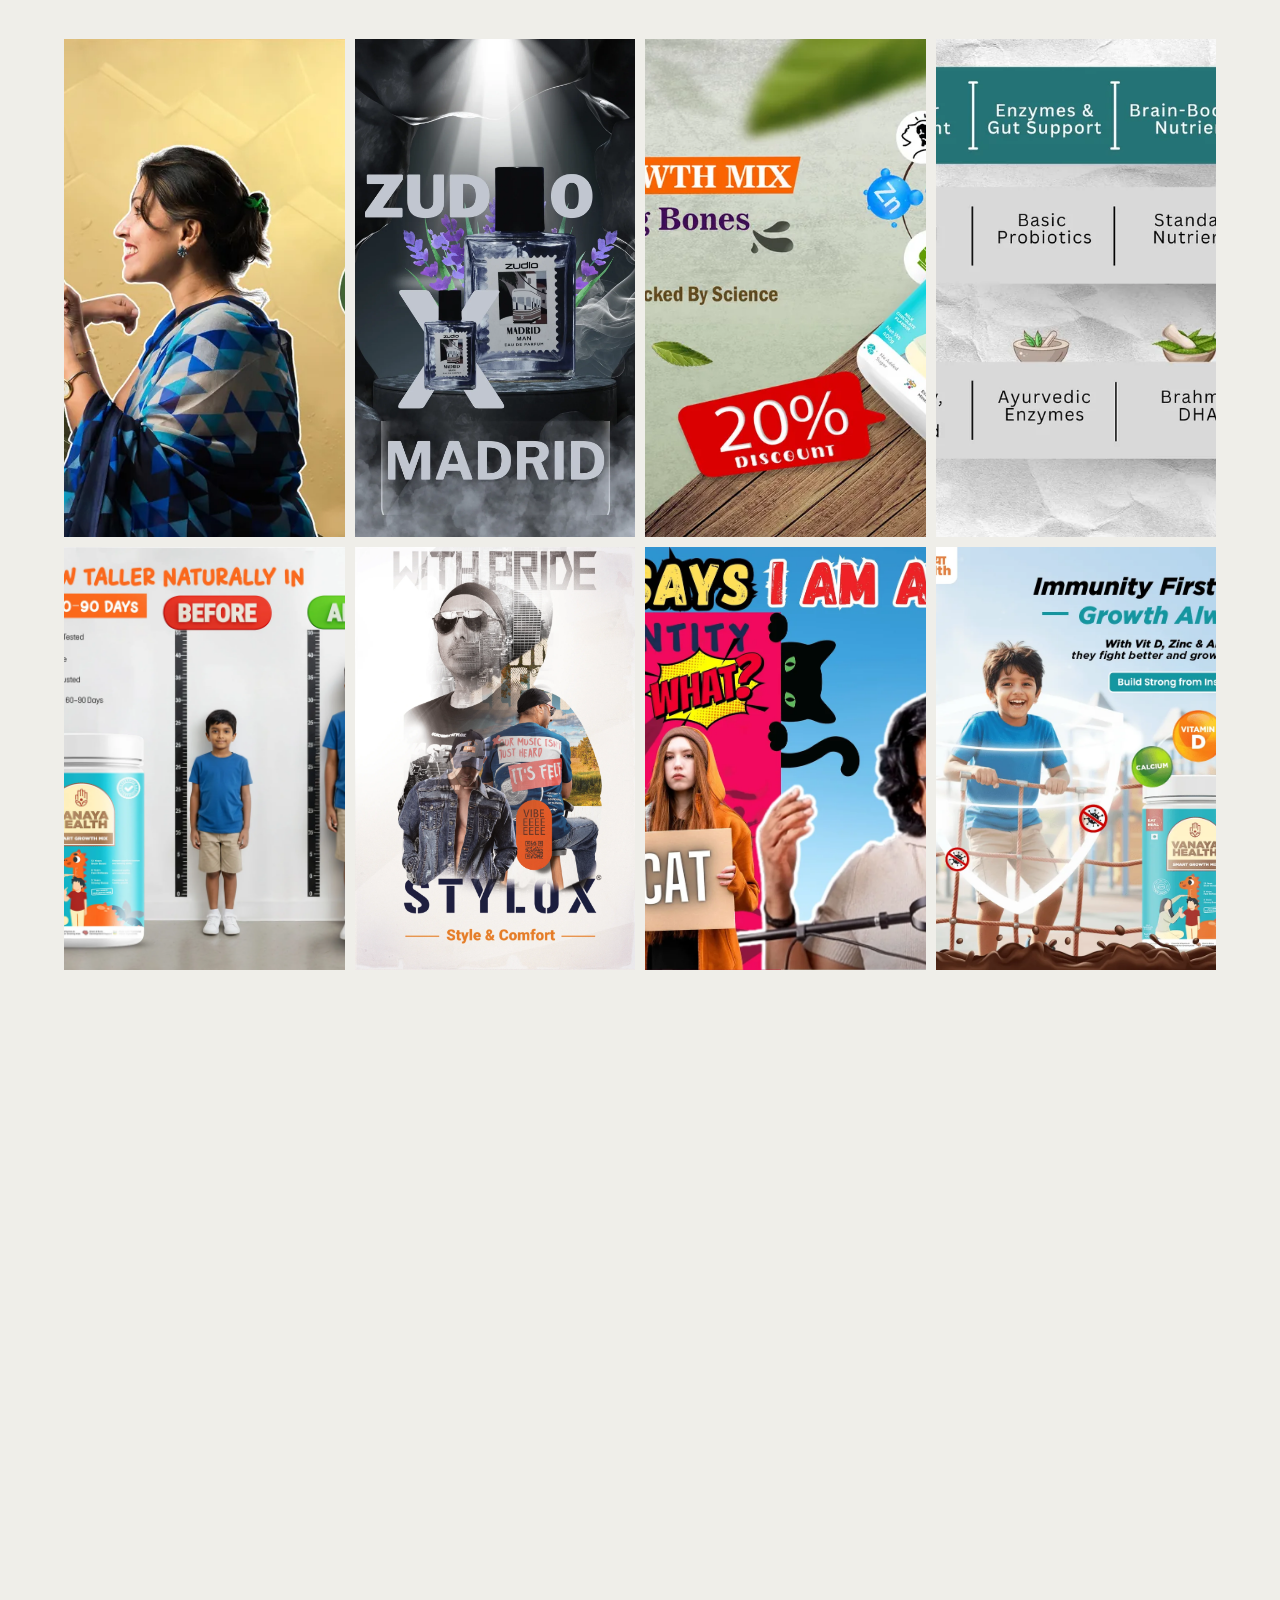
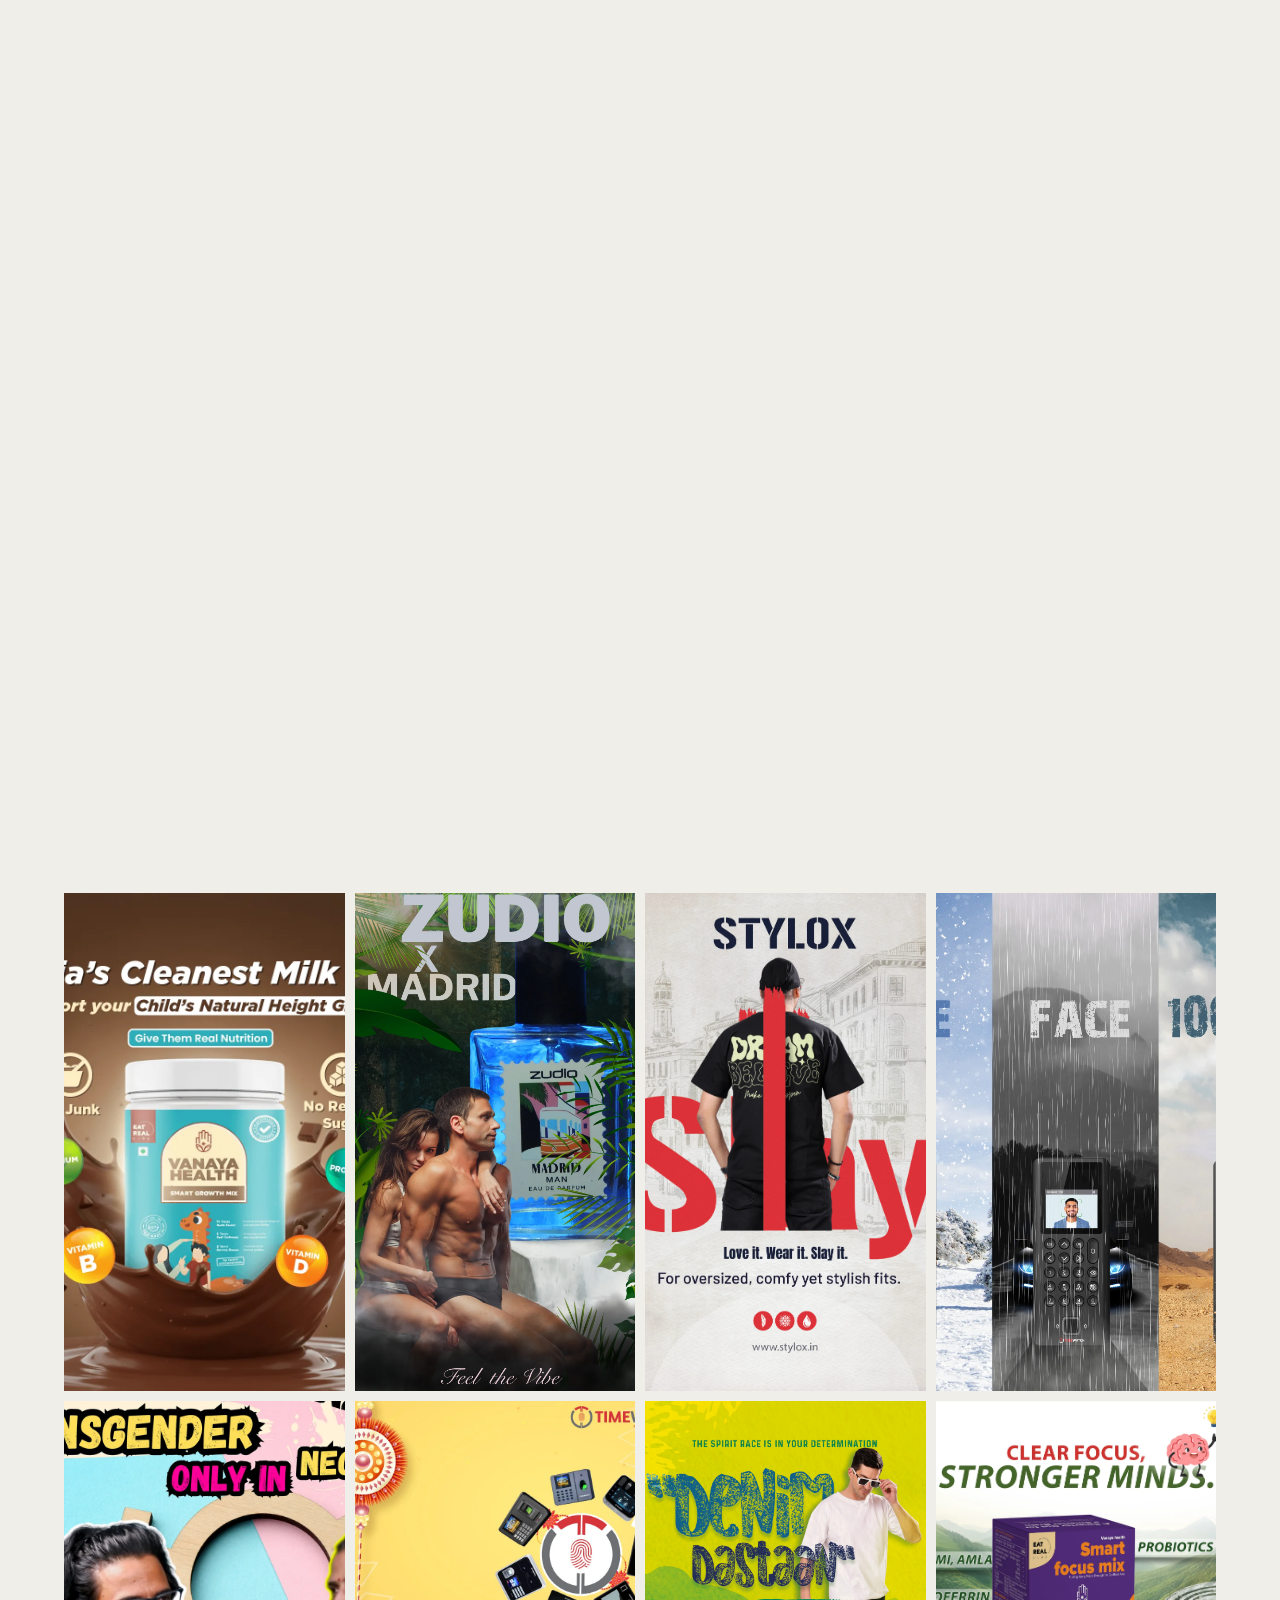
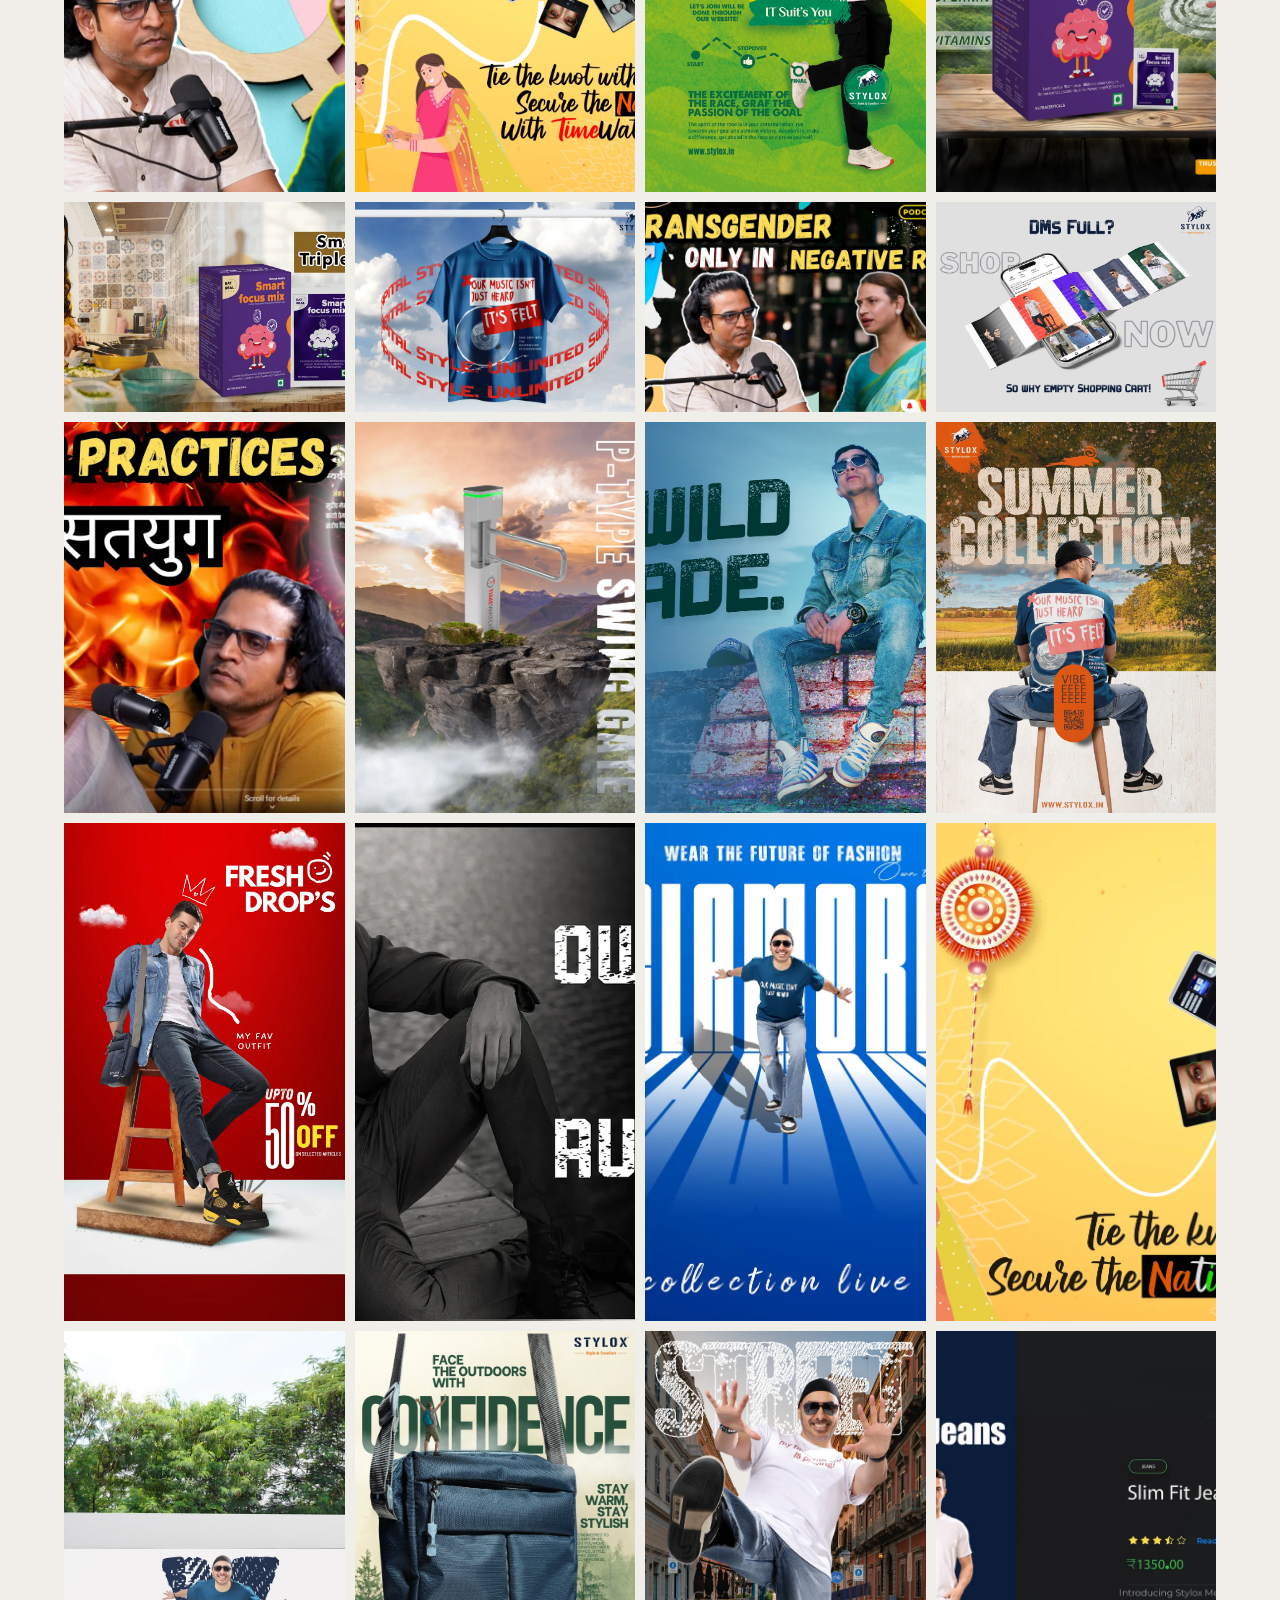
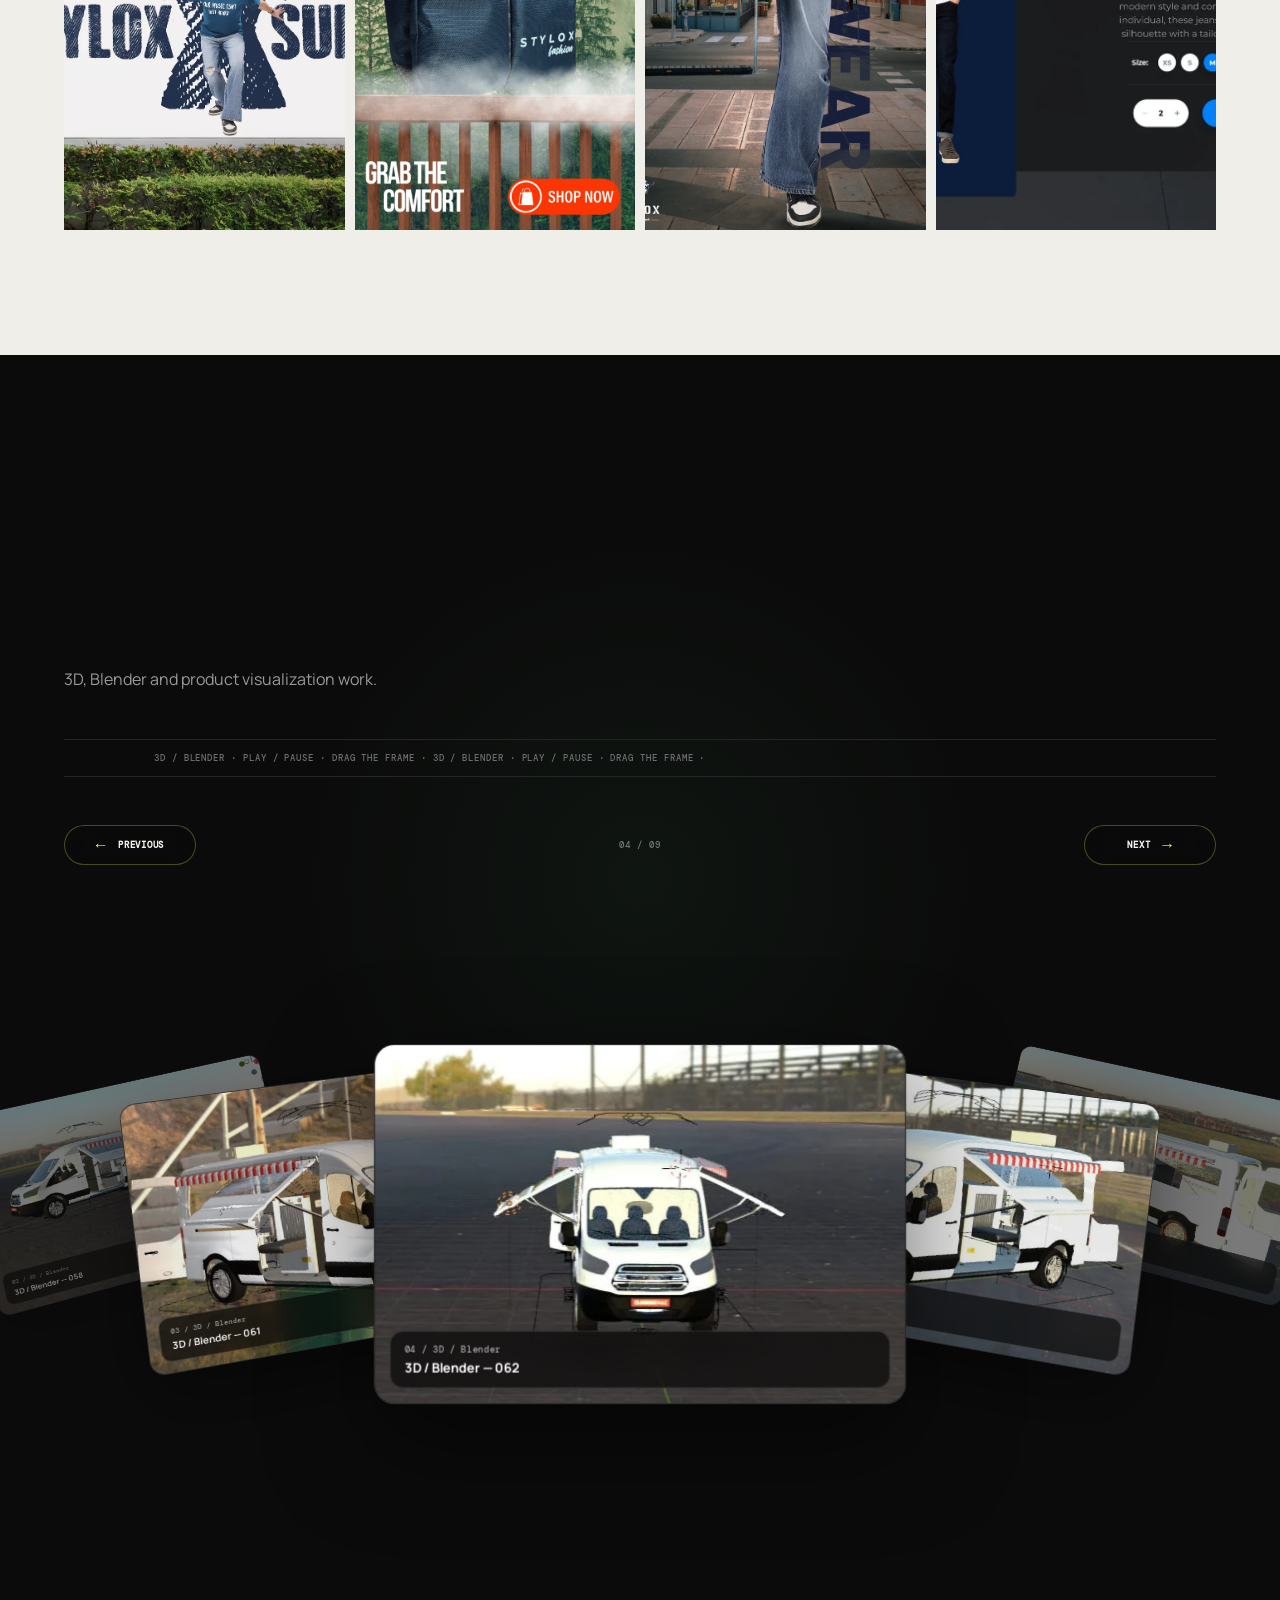
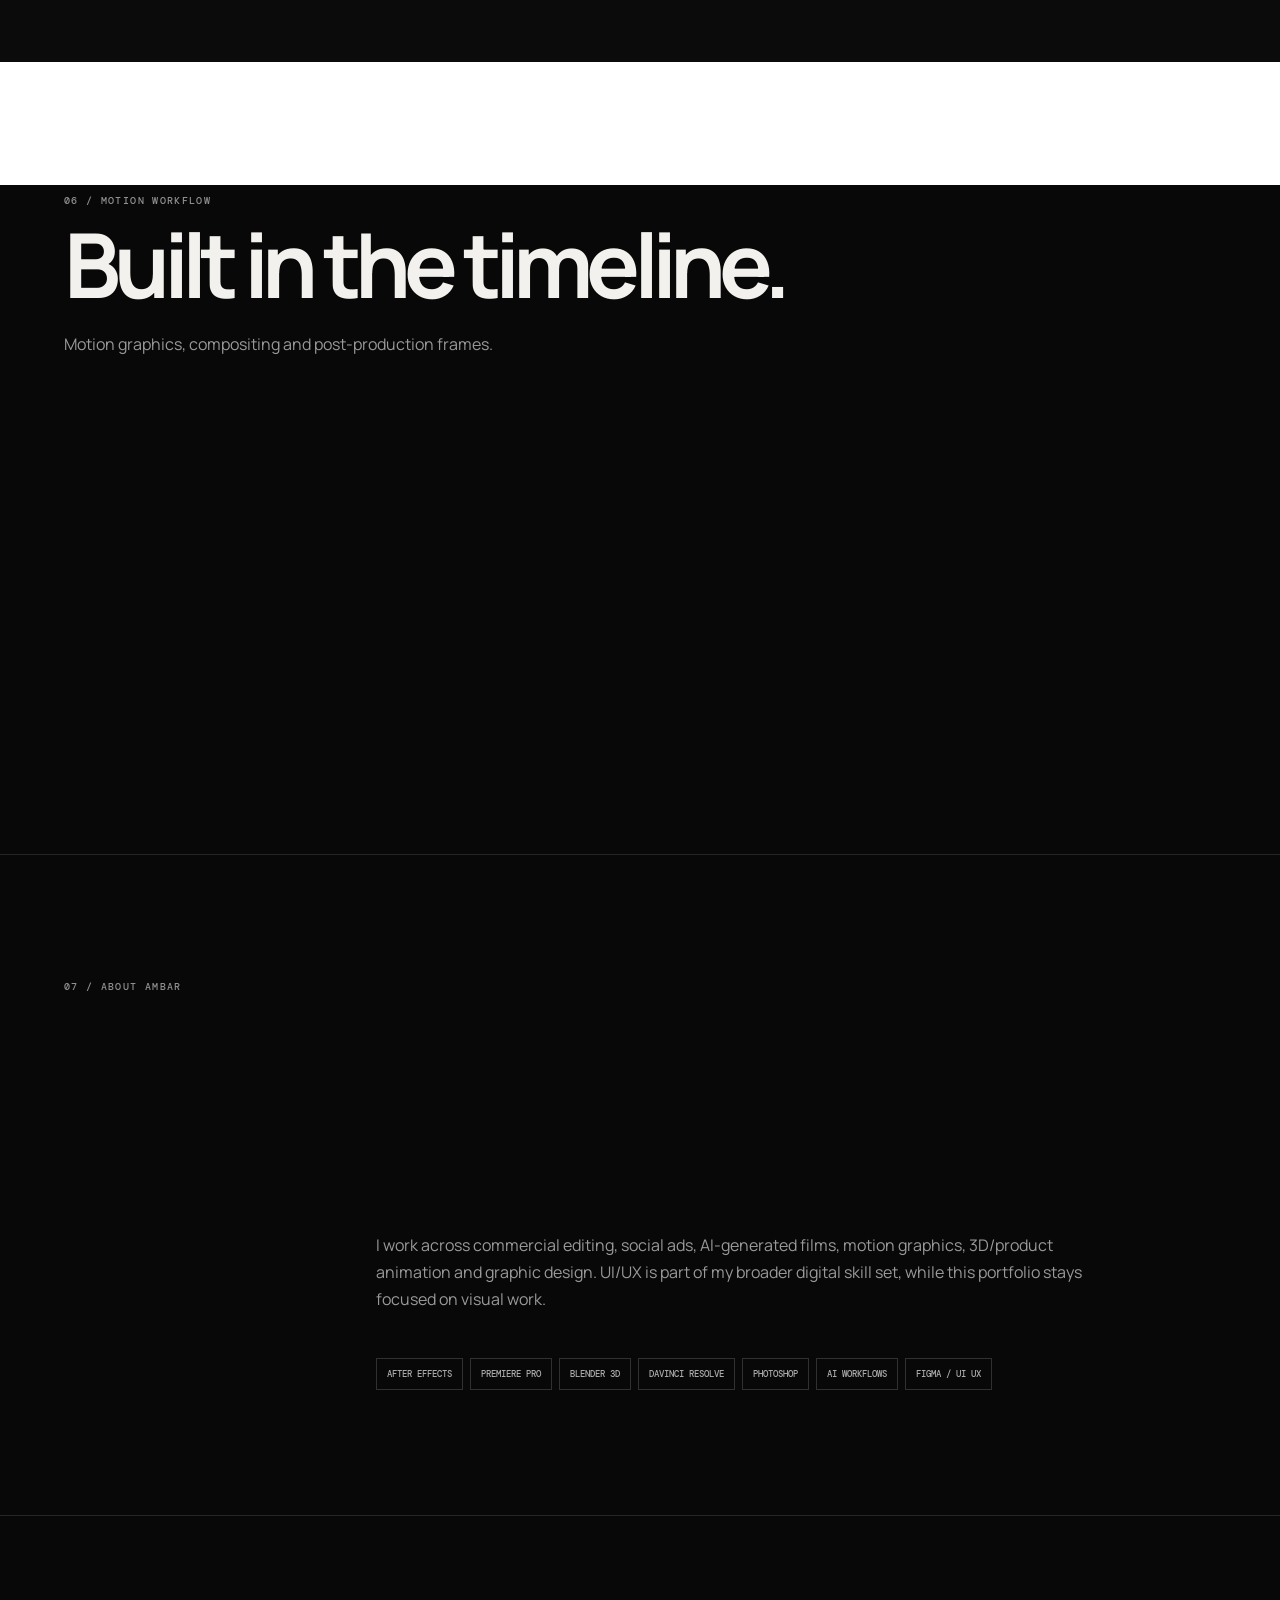
==== commit f6ae9c8e: "Update hero portrait and add 3D navigation" ====
--- a/index.html
+++ b/index.html
@@ -18,7 +18,7 @@
   <div class="eyebrow">AMBAR SONI / CREATIVE VISUAL PORTFOLIO</div>
   <div class="hero-grid">
     <div class="hero-copy"><h1 class="hero-type"><span class="hero-constant">Creative</span><span class="hero-role-wrap"><em id="heroRole">video editor.</em><span class="type-cursor" aria-hidden="true"></span></span></h1><p class="hero-lede">Creative video editor, motion designer and visual creative. I build cinematic edits, AI-assisted visuals, graphic campaigns and 3D experiences.</p></div>
-    <aside class="profile-card"><div class="profile-photo"><img src="assets/profile-ambar.jpg" alt="Ambar Soni professional portrait"></div><div class="profile-meta"><div><span>AMBAR SONI</span><strong>VIDEO / MOTION / VISUAL</strong></div><span class="profile-index">00 / 26</span></div></aside>
+    <aside class="profile-card"><div class="profile-photo"><img src="assets/profile-ambar.webp" alt="Ambar Soni professional portrait"></div><div class="profile-meta"><div><span>AMBAR SONI</span><strong>VIDEO / MOTION / VISUAL</strong></div><span class="profile-index">00 / 26</span></div></aside>
   </div>
   <div class="hero-foot"><div class="hero-meta"><span>GURUGRAM / INDIA</span><span>AVAILABLE FOR FREELANCE & CONTRACT</span></div><div class="scroll">SCROLL <b>↓</b></div></div>
 </section>
--- a/styles.css
+++ b/styles.css
@@ -74,11 +74,44 @@
 .three-card:hover{filter:brightness(1.08);z-index:8}
 
 /* Shared special media + scroll reveal */
-.special-media{position:relative;overflow:hidden}.special-media iframe{width:100%;height:100%;min-height:100%;border:0;display:block}.special-embed{cursor:pointer}
+.special-media{position:relative;overflow:hidden}.special-media iframe{width:100%;height:100%;min-height:100%;border:0;display:block}.special-embed{cursor:pointer}.ai-embed-live{cursor:default}.ai-embed-live iframe{width:100%;height:100%;min-height:100%;display:block;border:0;background:#111}
 .special-embed.managed-embed-playing{cursor:default}.special-embed.managed-embed-playing iframe{min-height:100%;height:100%}
 .special-empty{display:grid;place-items:center;color:#666;font:500 .58rem "DM Mono",monospace}
 .special-section .reveal{opacity:0;transform:translateY(55px) scale(.97);transition:opacity .9s ease,transform 1s cubic-bezier(.2,.7,.2,1)}
 .special-section .reveal.in{opacity:1;transform:none}
+
+/* AI video format-aware cards + fullscreen player */
+.ai-card:has(.ai-media-landscape){width:min(46vw,560px);aspect-ratio:16/9}
+.ai-card:has(.ai-media-portrait){width:min(25vw,330px);aspect-ratio:9/16}
+.ai-card-media{display:block}
+.ai-card-media .special-media{width:100%;height:100%;min-height:0}
+.ai-card-media .ai-embed-live{width:100%;height:100%;background:#050505}
+.ai-card-media .ai-embed-live iframe{width:100%;height:100%;min-height:0;display:block;border:0}
+.ai-card-meta{z-index:3}
+.ai-video-lightbox{position:fixed;inset:0;z-index:9999;display:grid;place-items:center;padding:4vw;background:rgba(0,0,0,.9);backdrop-filter:blur(18px);opacity:0;visibility:hidden;pointer-events:none;transition:opacity .3s ease,visibility .3s ease}
+.ai-video-lightbox.open{opacity:1;visibility:visible;pointer-events:auto}
+.ai-lightbox-stage{position:relative;width:min(94vw,1200px);height:min(90vh,760px);display:grid;place-items:center}
+.ai-lightbox-media{width:min(92vw,1180px);height:min(88vh,720px);display:flex;align-items:center;justify-content:center}
+.ai-lightbox-media iframe{width:100%;height:100%;border:0;border-radius:16px;background:#080808;box-shadow:0 30px 100px rgba(0,0,0,.7)}
+.ai-video-lightbox.portrait .ai-lightbox-media{width:min(48vh,440px);height:min(88vh,780px)}
+.ai-lightbox-close{position:fixed;top:22px;right:24px;width:48px;height:48px;border:1px solid rgba(255,255,255,.25);border-radius:50%;background:rgba(0,0,0,.65);color:#fff;font-size:30px;line-height:1;cursor:pointer;z-index:10000}
+.ai-lightbox-caption{position:absolute;left:50%;bottom:-2px;transform:translate(-50%,100%);display:grid;gap:4px;text-align:center;color:#fff;pointer-events:none}
+.ai-lightbox-caption span{font:500 .55rem "DM Mono",monospace;color:#aaa;letter-spacing:.08em}
+.ai-lightbox-caption strong{font-size:.85rem;font-weight:600;white-space:nowrap}
+body.modal-open{overflow:hidden}
+@media(max-width:900px){
+  .ai-card:has(.ai-media-landscape){width:min(70vw,500px)}
+  .ai-card:has(.ai-media-portrait){width:min(35vw,270px)}
+  .ai-video-lightbox.portrait .ai-lightbox-media{width:min(62vw,390px);height:82vh}
+}
+@media(max-width:600px){
+  .ai-card:has(.ai-media-landscape){width:82vw}
+  .ai-card:has(.ai-media-portrait){width:48vw}
+  .ai-lightbox-media{width:94vw;height:78vh}
+  .ai-video-lightbox.portrait .ai-lightbox-media{width:72vw;height:78vh}
+  .ai-lightbox-caption{bottom:-14px}
+}
+
 @media(max-width:900px){
   .ai-deck{height:620px;min-height:520px}.ai-card{width:260px}.ai-card[data-position="left"]{transform:translate3d(calc(-50% - 165px),-50%,0) rotateZ(-8deg) rotateY(9deg) scale(.84)}.ai-card[data-position="right"]{transform:translate3d(calc(-50% + 165px),-50%,0) rotateZ(8deg) rotateY(-9deg) scale(.84)}.ai-card[data-position="far-left"],.ai-card[data-position="far-right"]{opacity:0}
   .talking-stage{grid-template-columns:1fr;grid-template-rows:auto;min-height:0}.talk-primary{grid-row:auto;min-height:500px}.talk-card{min-height:360px}.three-stage{height:500px}.three-card{width:360px}.three-card[data-position="left"]{transform:translate3d(calc(-50% - 180px),-50%,0) rotateZ(-7deg) rotateY(12deg) scale(.76)}.three-card[data-position="right"]{transform:translate3d(calc(-50% + 180px),-50%,0) rotateZ(7deg) rotateY(-12deg) scale(.76)}.three-card[data-position="far-left"],.three-card[data-position="far-right"]{opacity:0}
@@ -89,3 +122,181 @@
 @media(prefers-reduced-motion:reduce){
   .ai-card,.three-card,.talk-card,.scroll-shuttle span{transition:none!important;animation:none!important}
 }
+
+/* V9 interaction polish — aligned stacks, full-surface video opening, AI navigation */
+.ai-deck-controls{max-width:1200px;margin:0 auto 8px;display:flex;align-items:center;justify-content:space-between;gap:18px;position:relative;z-index:20}
+.ai-deck-nav{appearance:none;border:1px solid rgba(217,255,69,.28);background:rgba(10,10,10,.72);color:#f2f1ed;border-radius:999px;min-width:132px;padding:11px 15px;display:inline-flex;align-items:center;justify-content:center;gap:12px;font:500 .58rem "DM Mono",monospace;letter-spacing:.08em;cursor:pointer;backdrop-filter:blur(12px);transition:background .25s ease,border-color .25s ease,transform .25s ease,box-shadow .25s ease}
+.ai-deck-nav span{font-size:1rem;line-height:1;color:var(--accent)}
+.ai-deck-nav:hover,.ai-deck-nav:focus-visible{background:rgba(217,255,69,.09);border-color:rgba(217,255,69,.65);transform:translateY(-2px);box-shadow:0 10px 35px rgba(0,0,0,.28);outline:none}
+.ai-deck-count{font:500 .58rem "DM Mono",monospace;letter-spacing:.12em;color:#777}
+
+/* The card itself is the click target. Cross-origin Adobe CCV iframes cannot
+   bubble clicks to the parent, so the embedded player stays visually live
+   while pointer input is owned by the card and opens the fullscreen view. */
+.ai-card-media,.talk-card .special-media{cursor:zoom-in}
+.ai-embed-live iframe{pointer-events:none}
+.ai-embed-live{cursor:zoom-in!important}
+.ai-video-lightbox .ai-lightbox-media iframe,.talk-video-lightbox .ai-lightbox-media iframe{pointer-events:auto}
+.ai-video-lightbox .ai-lightbox-media video,.talk-video-lightbox .ai-lightbox-media video{width:100%;height:100%;object-fit:contain;background:#050505;border-radius:16px;box-shadow:0 30px 100px rgba(0,0,0,.7)}
+.ai-lightbox-prev,.ai-lightbox-next{position:fixed;top:50%;z-index:10001;width:50px;height:50px;border:1px solid rgba(217,255,69,.3);border-radius:50%;background:rgba(8,8,8,.78);color:#fff;font:500 1.1rem "DM Mono",monospace;cursor:pointer;backdrop-filter:blur(12px);transition:transform .2s ease,background .2s ease,border-color .2s ease}
+.ai-lightbox-prev{left:24px}.ai-lightbox-next{right:24px}
+.ai-lightbox-prev:hover,.ai-lightbox-next:hover,.ai-lightbox-prev:focus-visible,.ai-lightbox-next:focus-visible{transform:translateY(-50%) scale(1.06);background:rgba(217,255,69,.12);border-color:rgba(217,255,69,.7);outline:none}
+.ai-lightbox-prev,.ai-lightbox-next{transform:translateY(-50%)}
+
+/* Talking-head cards are deliberately aligned from the first frame. Hover adds
+   depth/scale only; it must never repair a displaced card by moving it into place. */
+.talking-stage{align-items:stretch}
+.talking-section .talk-card:nth-child(2),
+.talking-section .talk-card:nth-child(3),
+.talking-section .talk-card:nth-child(n+4){transform:translate3d(0,0,0) rotate(0deg)}
+.talking-section .talk-card:hover,
+.talking-section .talk-card:nth-child(2):hover,
+.talking-section .talk-card:nth-child(3):hover,
+.talking-section .talk-card:nth-child(n+4):hover{transform:translate3d(0,0,55px) rotateX(var(--rx,0deg)) rotateY(var(--ry,0deg)) scale(1.025);z-index:10}
+.talk-card .special-media iframe{pointer-events:none}
+
+@media(max-width:900px){
+  .ai-deck-controls{margin-top:4px}
+  .ai-deck-nav{min-width:112px}
+  .ai-lightbox-prev{left:10px}.ai-lightbox-next{right:10px}
+}
+@media(max-width:600px){
+  .ai-deck-controls{gap:8px}
+  .ai-deck-nav{min-width:0;padding:10px 12px;gap:7px}
+  .ai-deck-nav b{display:none}
+  .ai-deck-count{font-size:.52rem}
+  .ai-lightbox-prev,.ai-lightbox-next{width:42px;height:42px}
+}
+
+
+/* V10 — Talking Head: resolution-aware, orderly video grid */
+.talking-section{background:#090909}
+.talking-stage{
+  display:grid;
+  grid-template-columns:repeat(4,minmax(0,1fr));
+  gap:24px;
+  align-items:start;
+  min-height:0;
+  padding:8px 0 12px;
+  transform:none;
+  transform-style:flat;
+}
+.talk-card,
+.talk-card.talk-primary{
+  position:relative;
+  width:100%;
+  min-height:0;
+  margin:0;
+  transform:none;
+  rotate:none;
+  transition:transform .35s cubic-bezier(.2,.7,.2,1),box-shadow .35s ease,filter .35s ease;
+  transform-style:preserve-3d;
+  align-self:start;
+}
+.talk-card.talk-portrait{aspect-ratio:9/16}
+.talk-card.talk-landscape{aspect-ratio:16/9;grid-column:span 2}
+.talk-card:nth-child(n){transform:none}
+.talk-card:after{inset:10px -8px -8px 8px}
+.talk-card .special-media{
+  width:100%;
+  height:100%;
+  min-height:0;
+  aspect-ratio:inherit;
+  border:1px solid rgba(255,255,255,.11);
+  border-radius:4px;
+  background:#101010;
+  overflow:hidden;
+}
+.talk-card .special-media iframe{
+  width:100%;
+  height:100%;
+  min-height:0;
+  display:block;
+  border:0;
+}
+.talk-card .special-poster,
+.talk-card .special-video{width:100%;height:100%;display:block;object-fit:cover}
+.talk-card:hover{
+  transform:translate3d(0,-4px,0) scale(1.012)!important;
+  z-index:10;
+  box-shadow:0 28px 70px rgba(0,0,0,.48);
+  filter:brightness(1.04);
+}
+.talk-card .special-media{cursor:zoom-in}
+.talk-card-meta{
+  left:10px;right:10px;bottom:10px;
+  padding:28px 10px 10px;
+  background:linear-gradient(transparent,rgba(0,0,0,.9));
+}
+.talk-card-meta strong{font-size:.72rem;line-height:1.25}
+.talk-card-meta span{font-size:.48rem}
+
+/* Keep the grid clean at intermediate widths. */
+@media(max-width:1100px){
+  .talking-stage{grid-template-columns:repeat(3,minmax(0,1fr));gap:20px}
+  .talk-card.talk-landscape{grid-column:span 2}
+}
+@media(max-width:900px){
+  .talking-stage{grid-template-columns:repeat(2,minmax(0,1fr));gap:18px}
+  .talk-card.talk-landscape{grid-column:span 2}
+}
+@media(max-width:600px){
+  .talking-stage{grid-template-columns:1fr;gap:18px}
+  .talk-card.talk-landscape{grid-column:auto}
+  .talk-card.talk-portrait{width:min(100%,360px);justify-self:center}
+}
+
+
+/* V11 — 3D Blender manual navigation */
+.three-deck-controls{
+  max-width:1250px;
+  margin:0 auto 8px;
+  display:flex;
+  align-items:center;
+  justify-content:space-between;
+  gap:18px;
+  position:relative;
+  z-index:20;
+}
+.three-deck-nav{
+  appearance:none;
+  border:1px solid rgba(217,255,69,.28);
+  background:rgba(10,10,10,.72);
+  color:#f2f1ed;
+  border-radius:999px;
+  min-width:132px;
+  padding:11px 15px;
+  display:inline-flex;
+  align-items:center;
+  justify-content:center;
+  gap:12px;
+  font:500 .58rem "DM Mono",monospace;
+  letter-spacing:.08em;
+  cursor:pointer;
+  backdrop-filter:blur(12px);
+  transition:background .25s ease,border-color .25s ease,transform .25s ease,box-shadow .25s ease;
+}
+.three-deck-nav span{font-size:1rem;line-height:1;color:var(--accent)}
+.three-deck-nav:hover,
+.three-deck-nav:focus-visible{
+  background:rgba(217,255,69,.09);
+  border-color:rgba(217,255,69,.65);
+  transform:translateY(-2px);
+  box-shadow:0 10px 35px rgba(0,0,0,.28);
+  outline:none;
+}
+.three-deck-count{
+  font:500 .58rem "DM Mono",monospace;
+  letter-spacing:.12em;
+  color:#777;
+}
+@media(max-width:900px){
+  .three-deck-controls{margin-top:4px}
+  .three-deck-nav{min-width:112px}
+}
+@media(max-width:600px){
+  .three-deck-controls{gap:8px}
+  .three-deck-nav{min-width:0;padding:10px 12px;gap:7px}
+  .three-deck-nav b{display:none}
+  .three-deck-count{font-size:.52rem}
+}
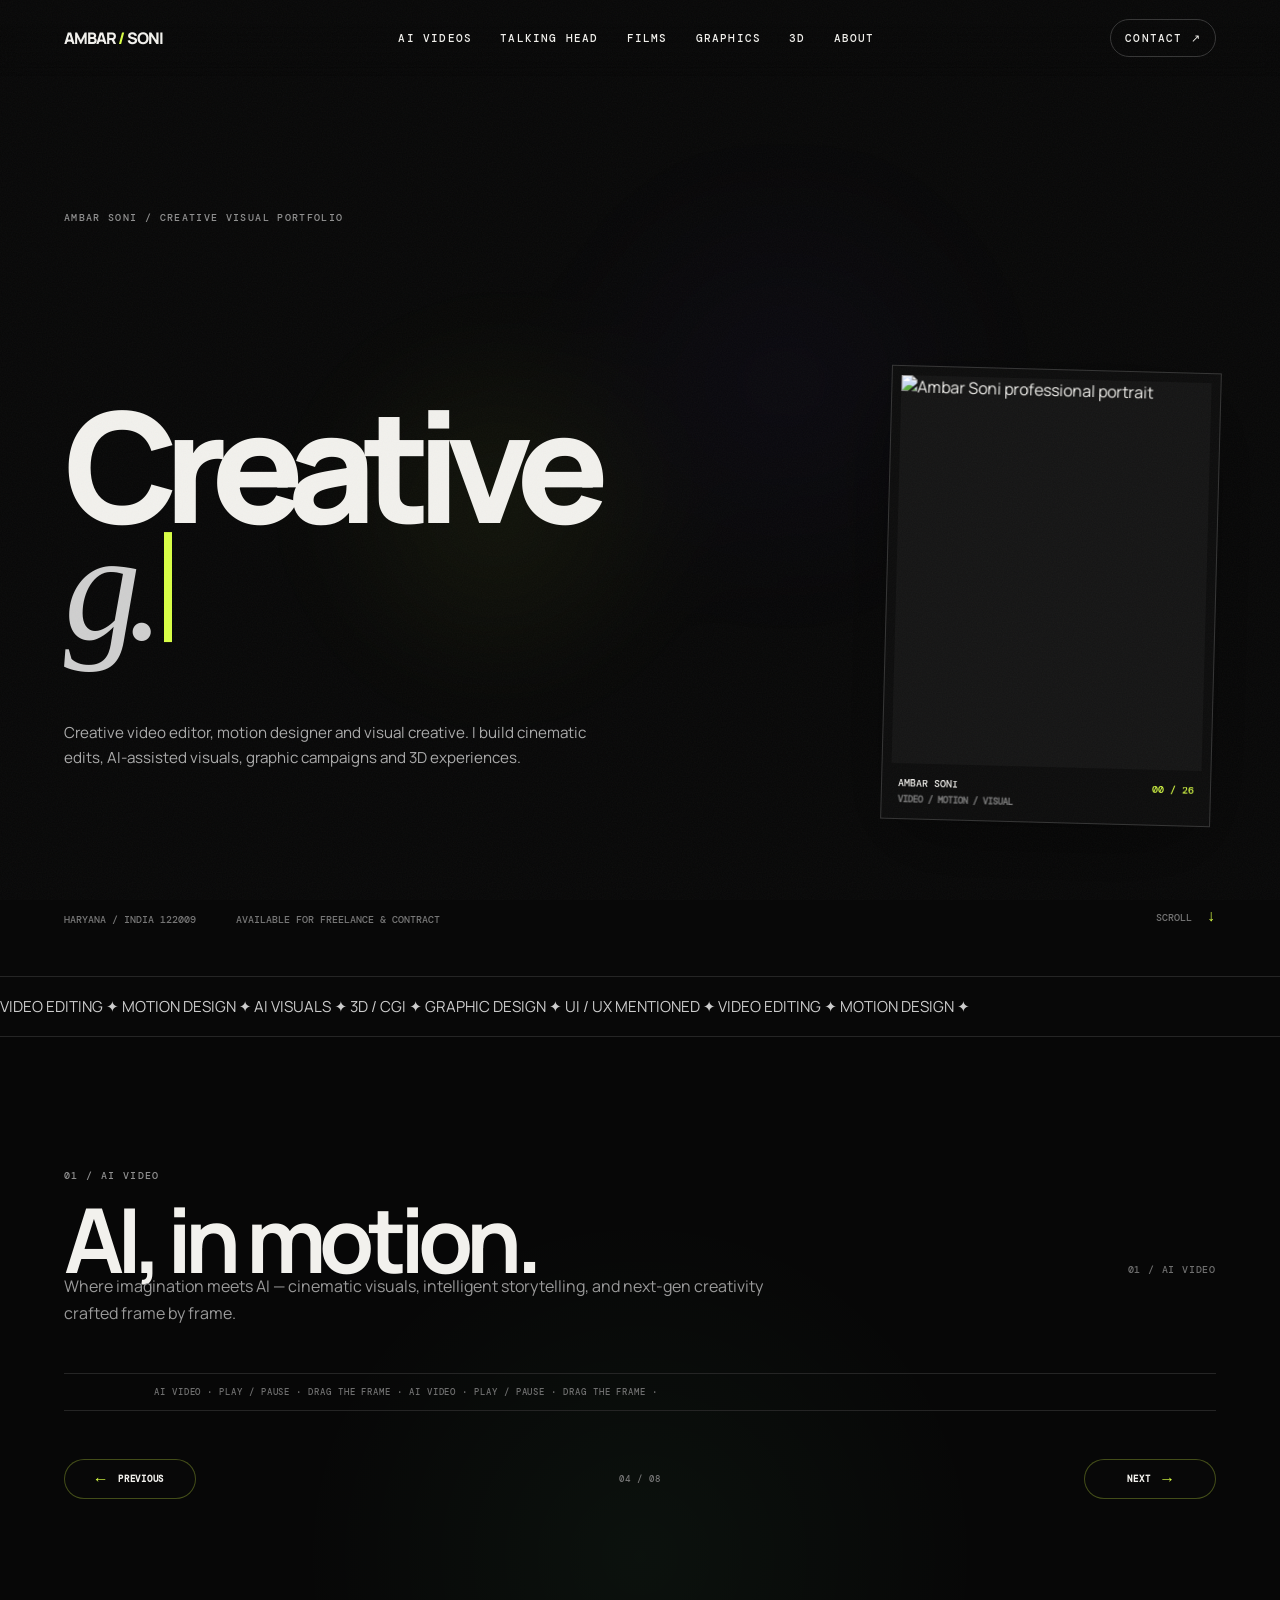
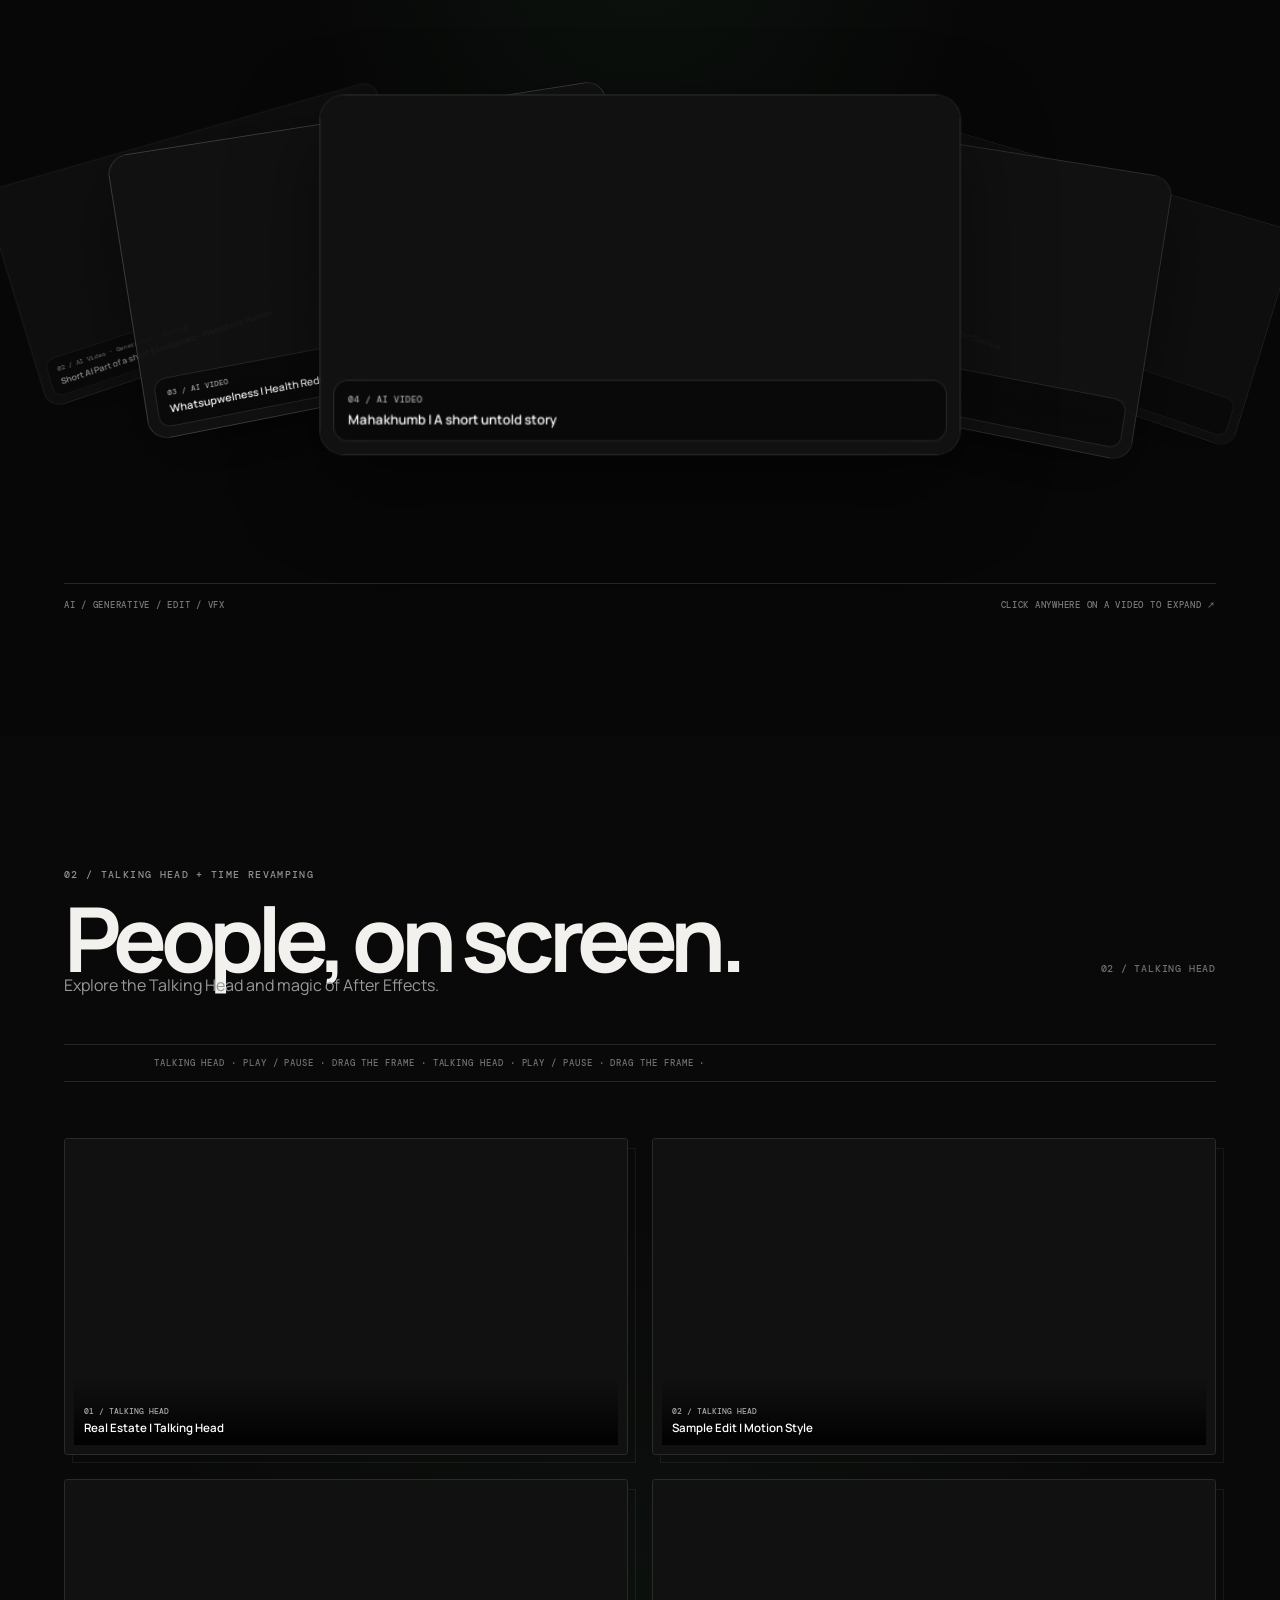
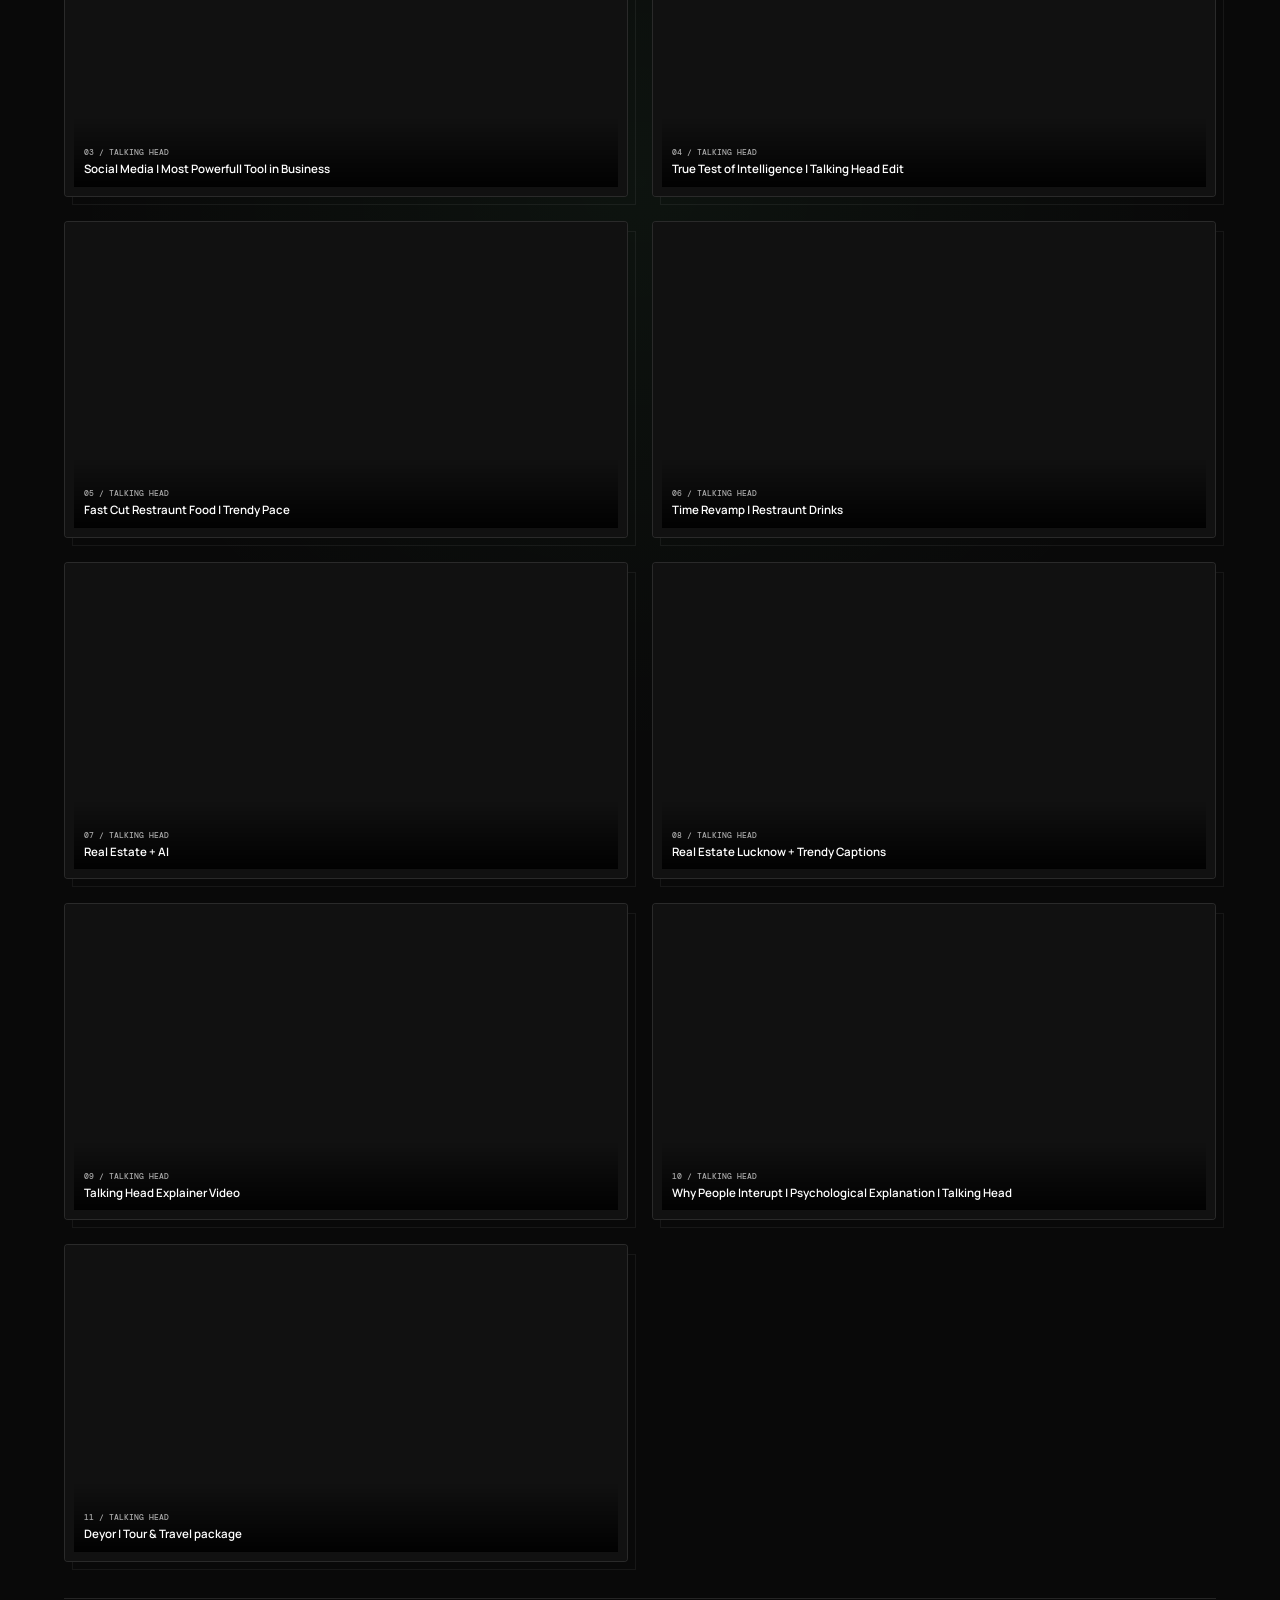
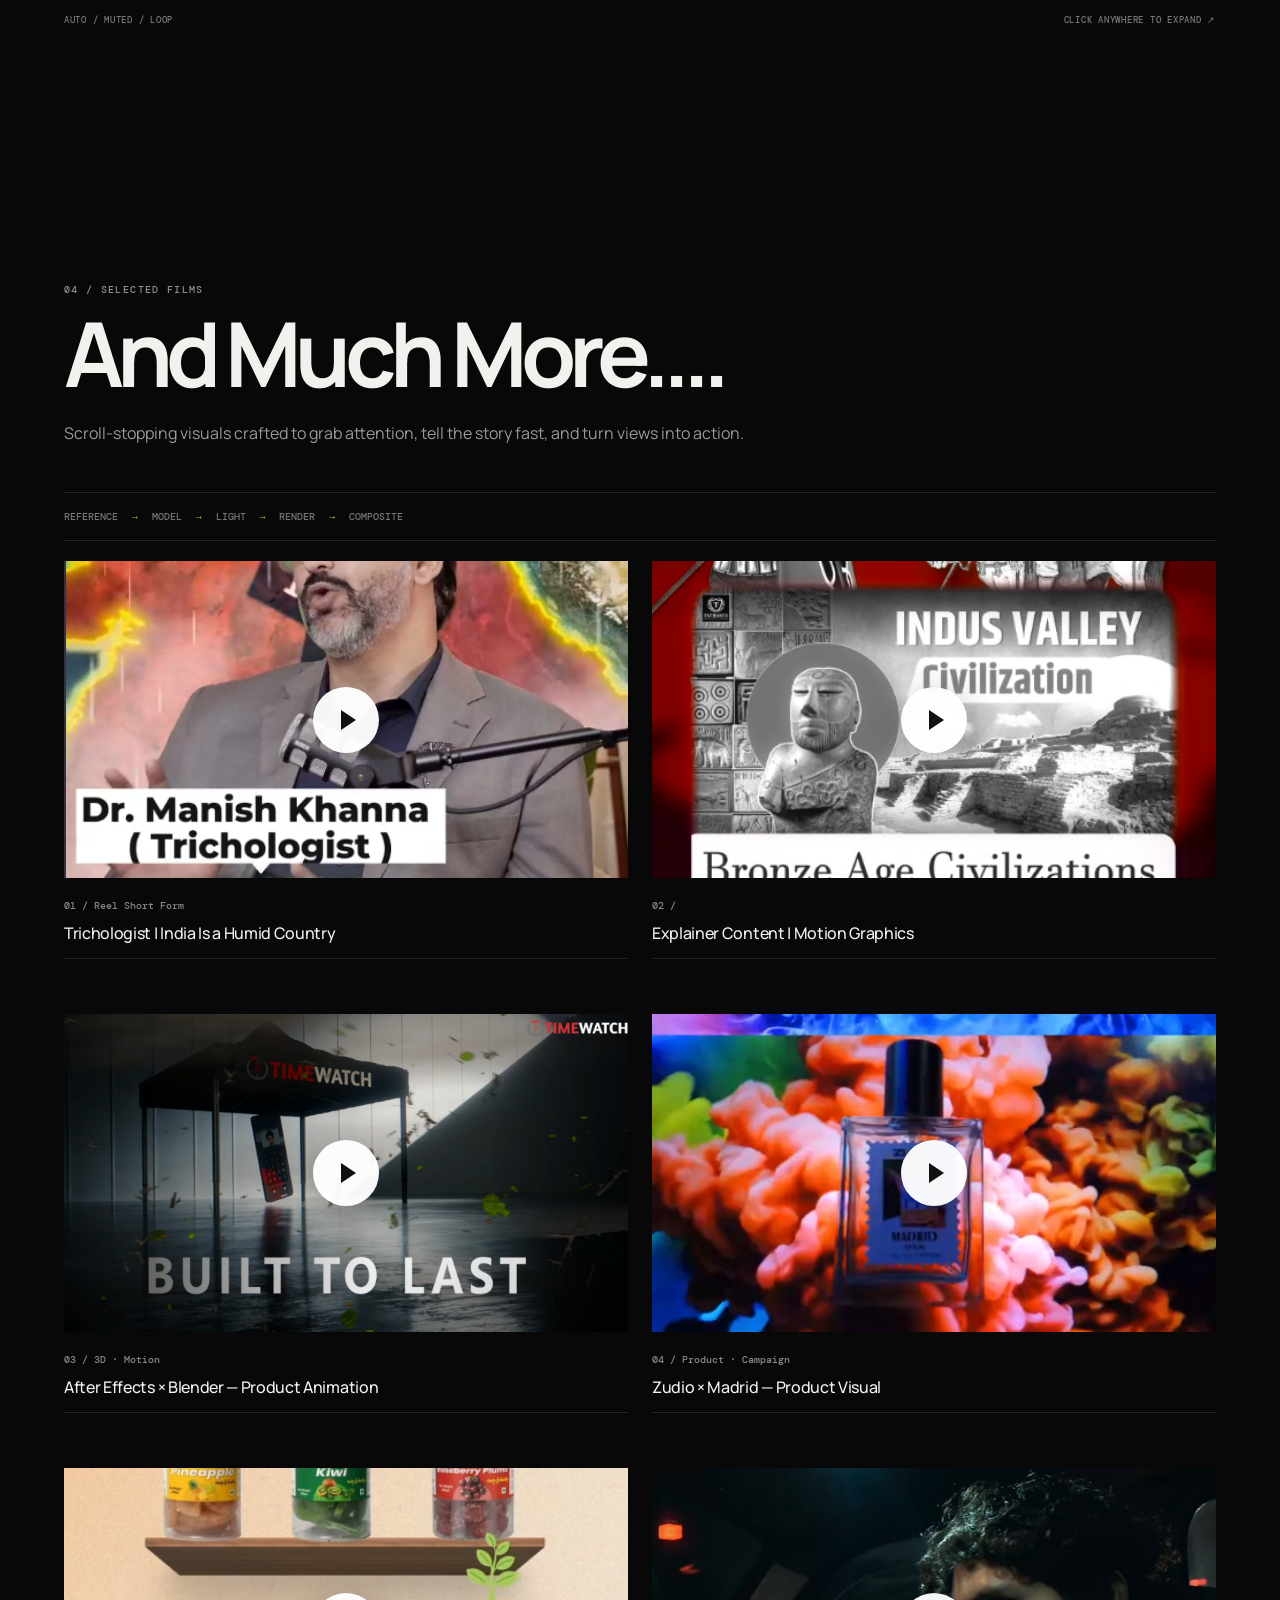
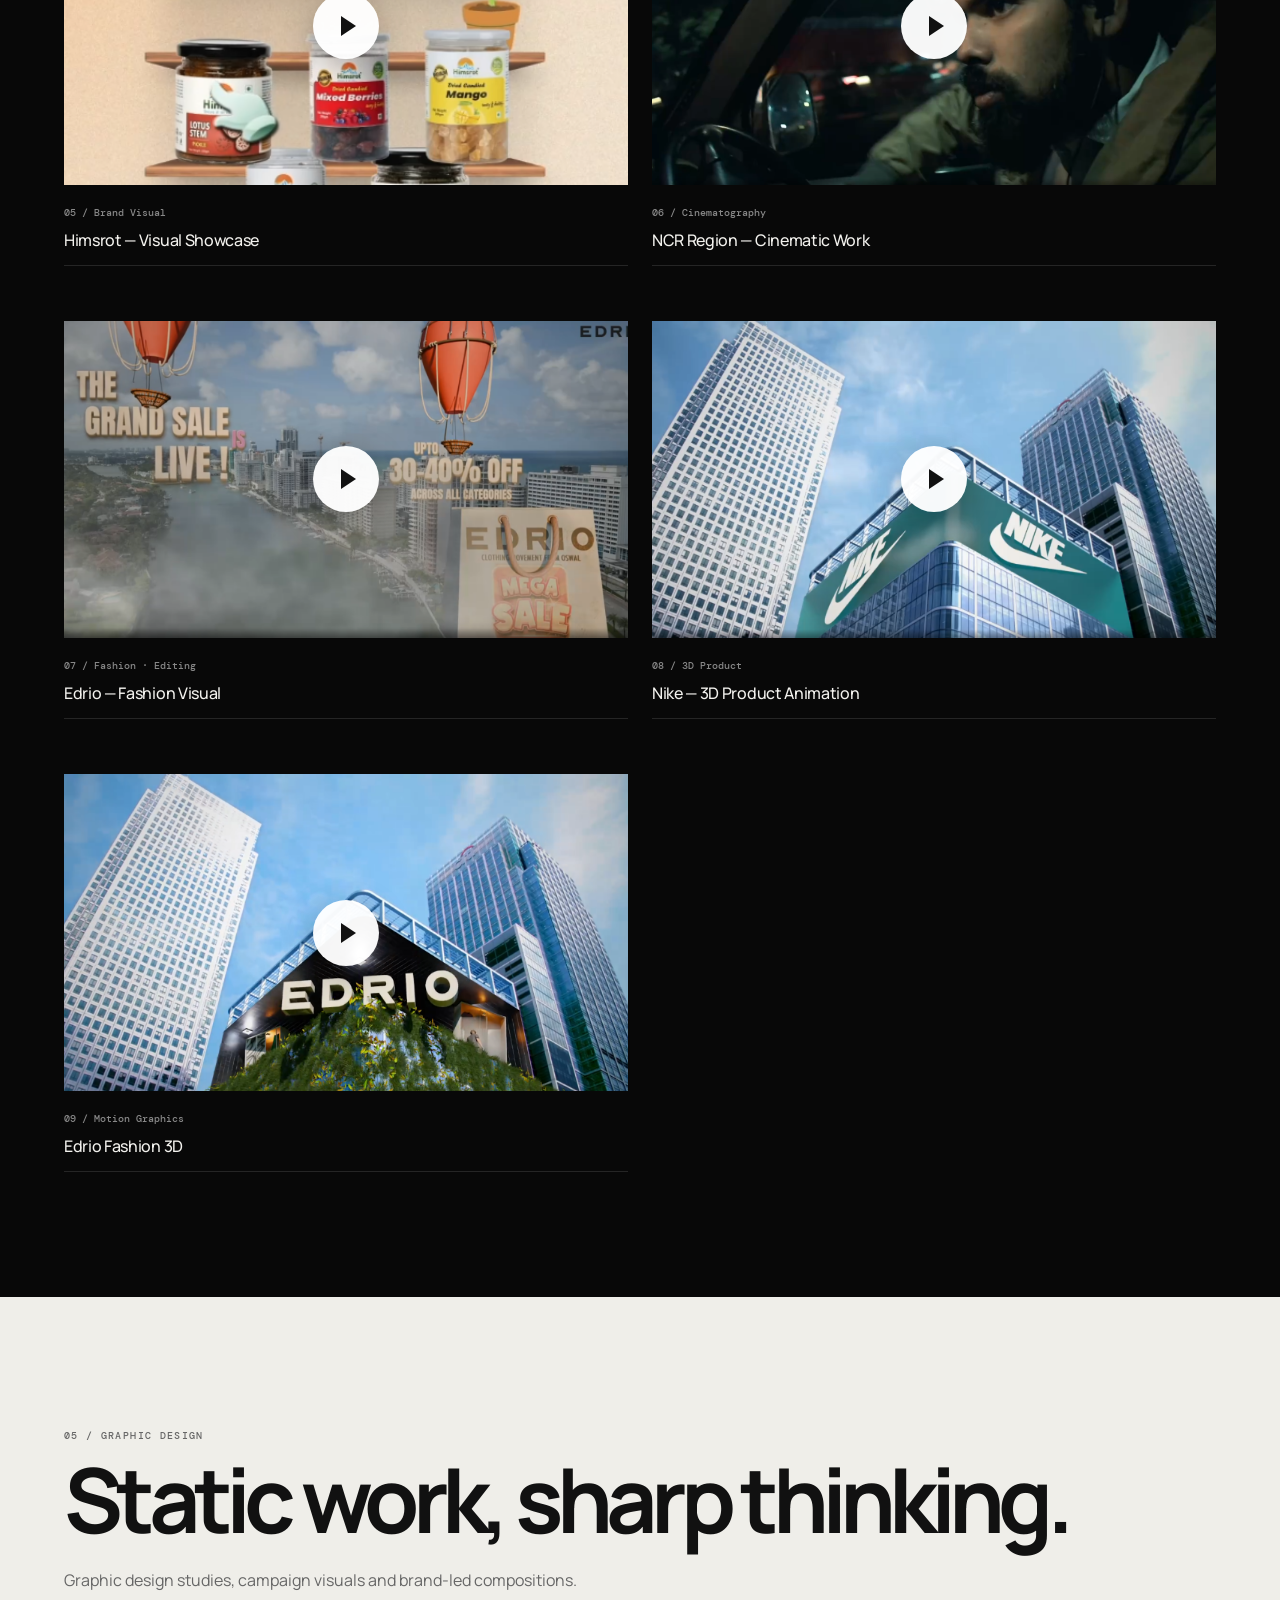
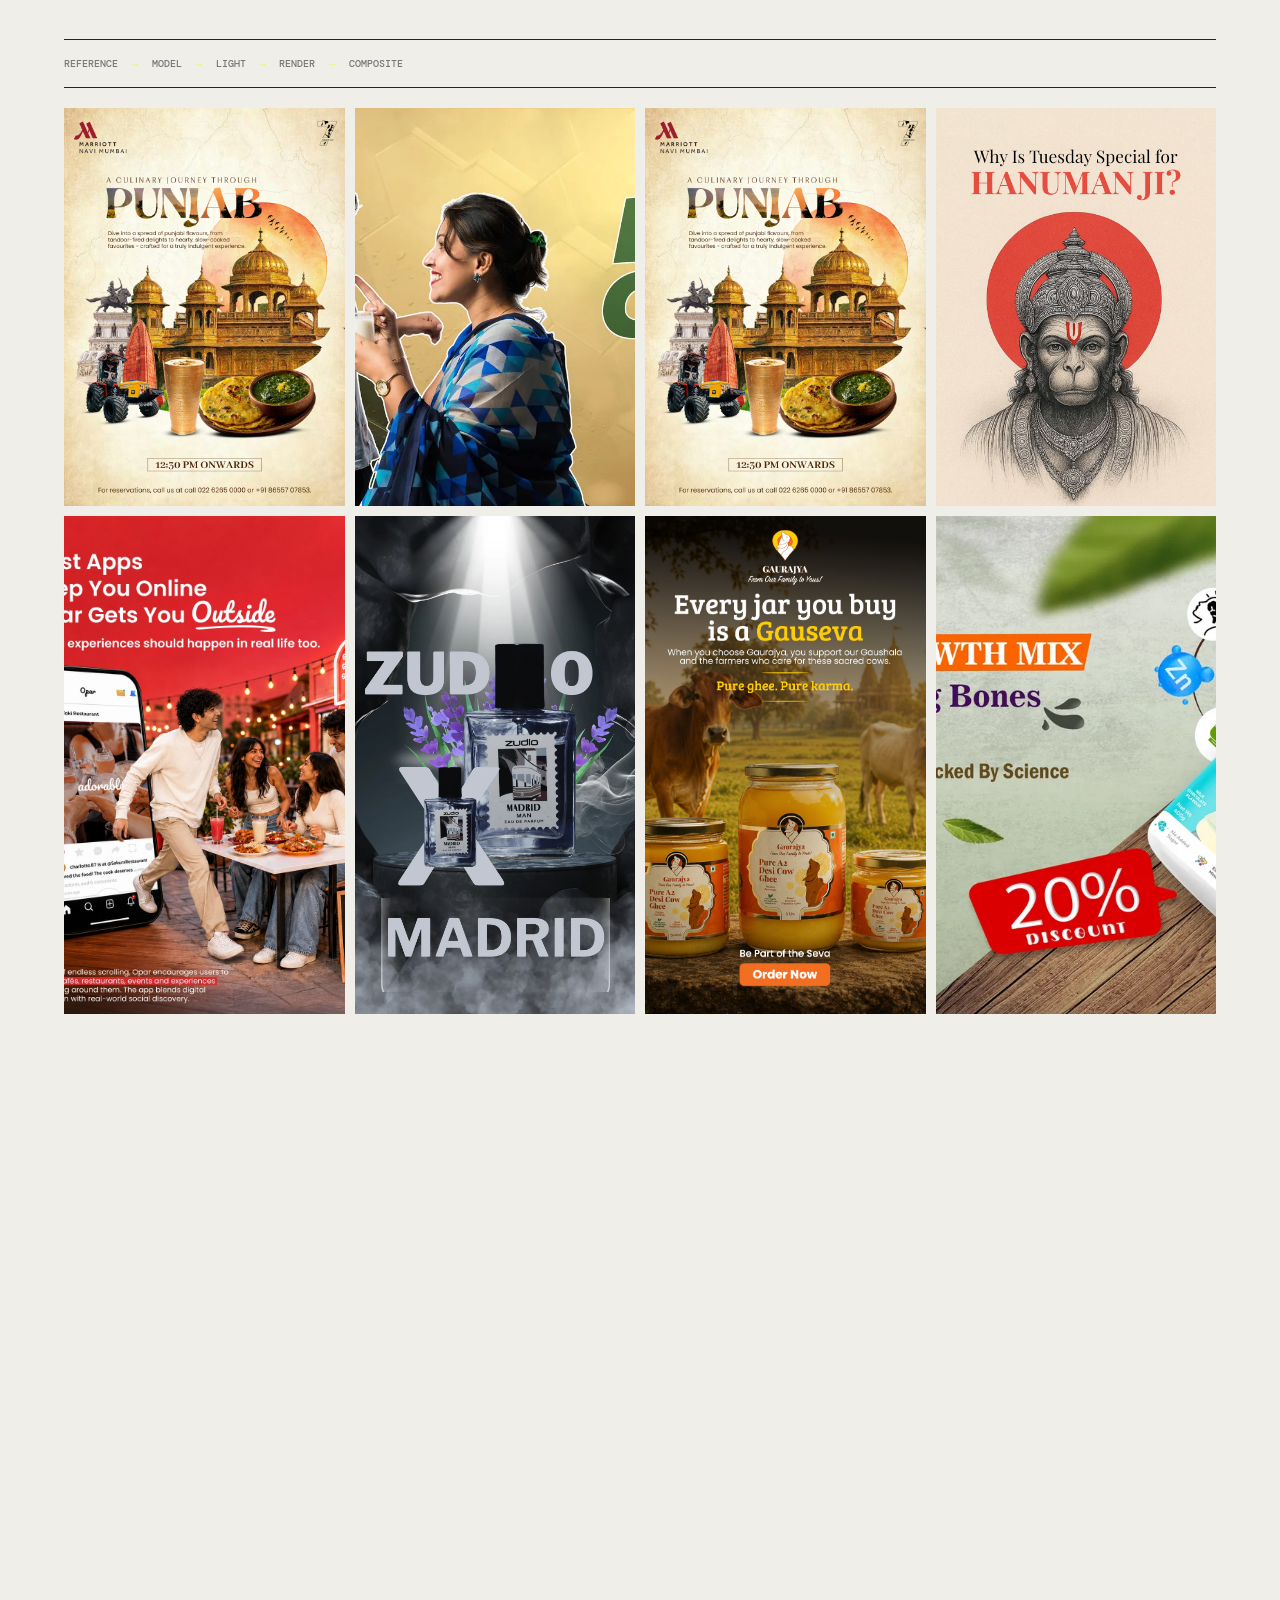
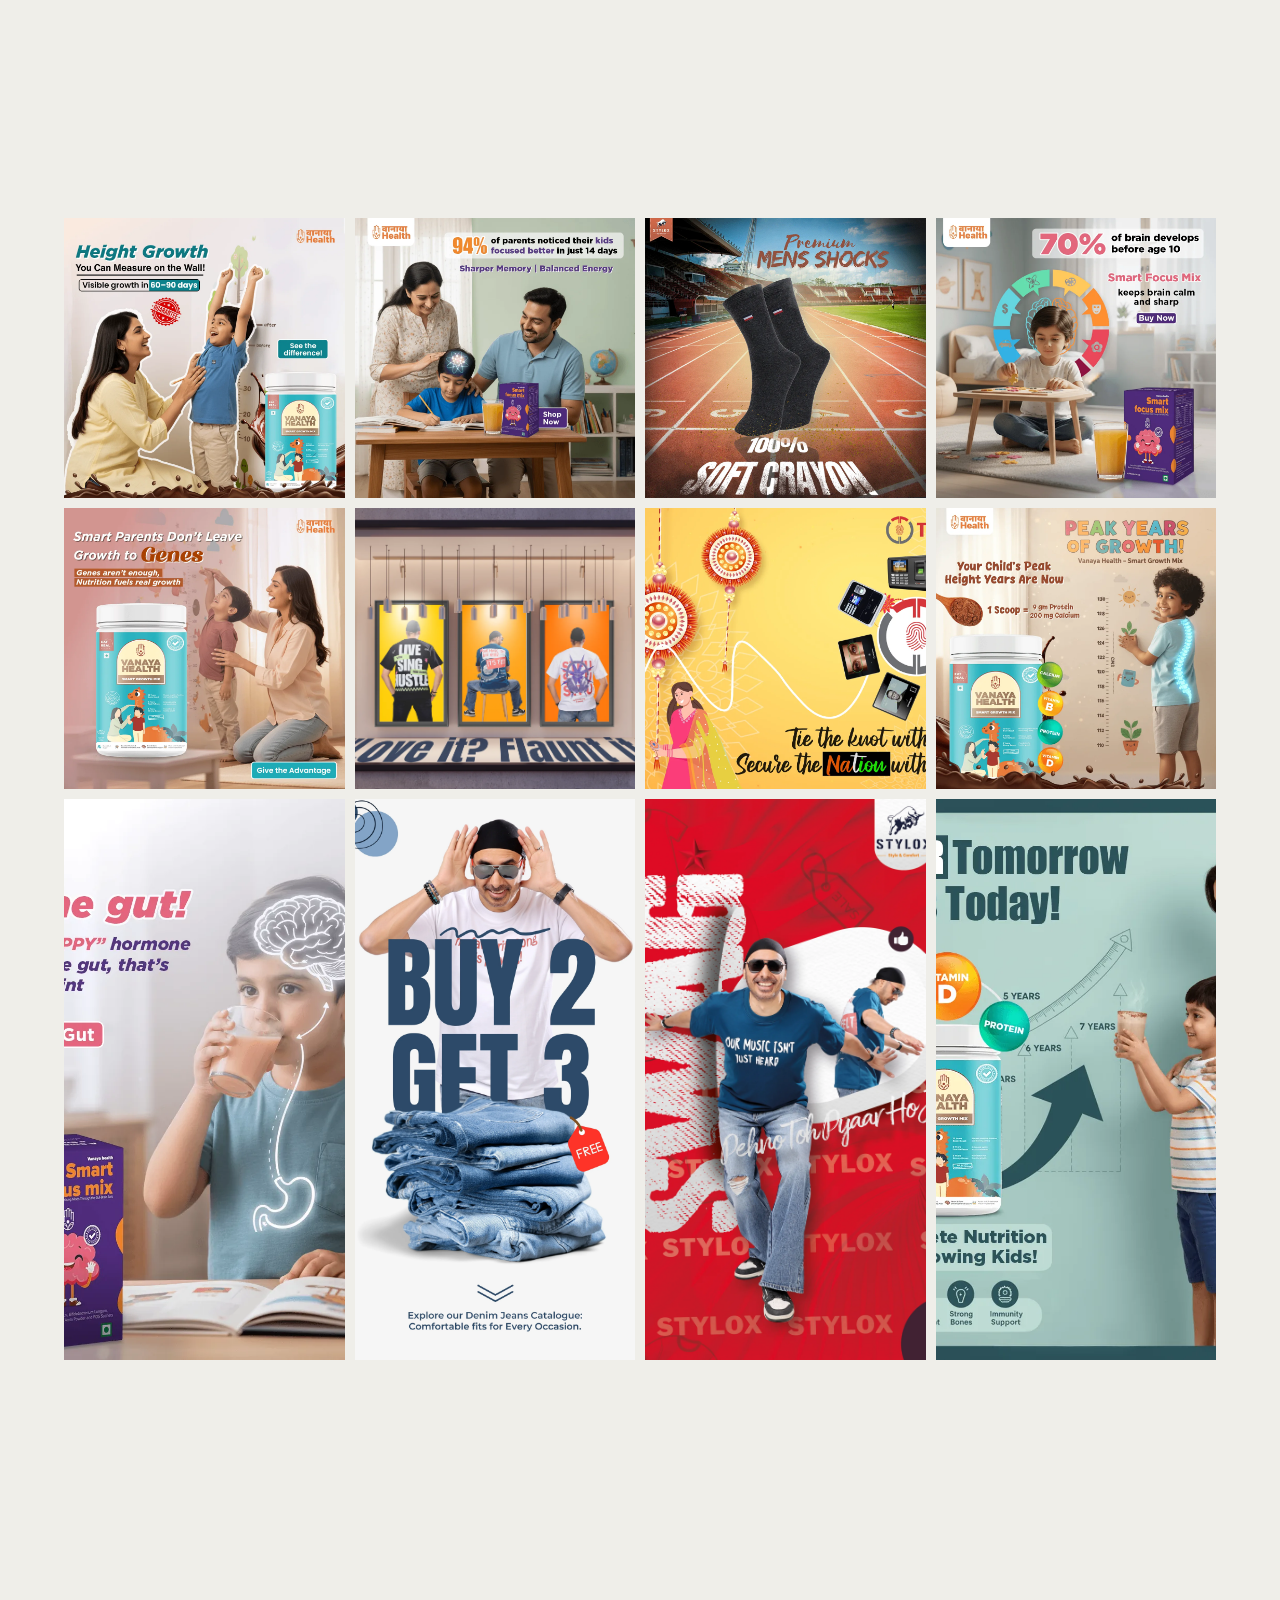
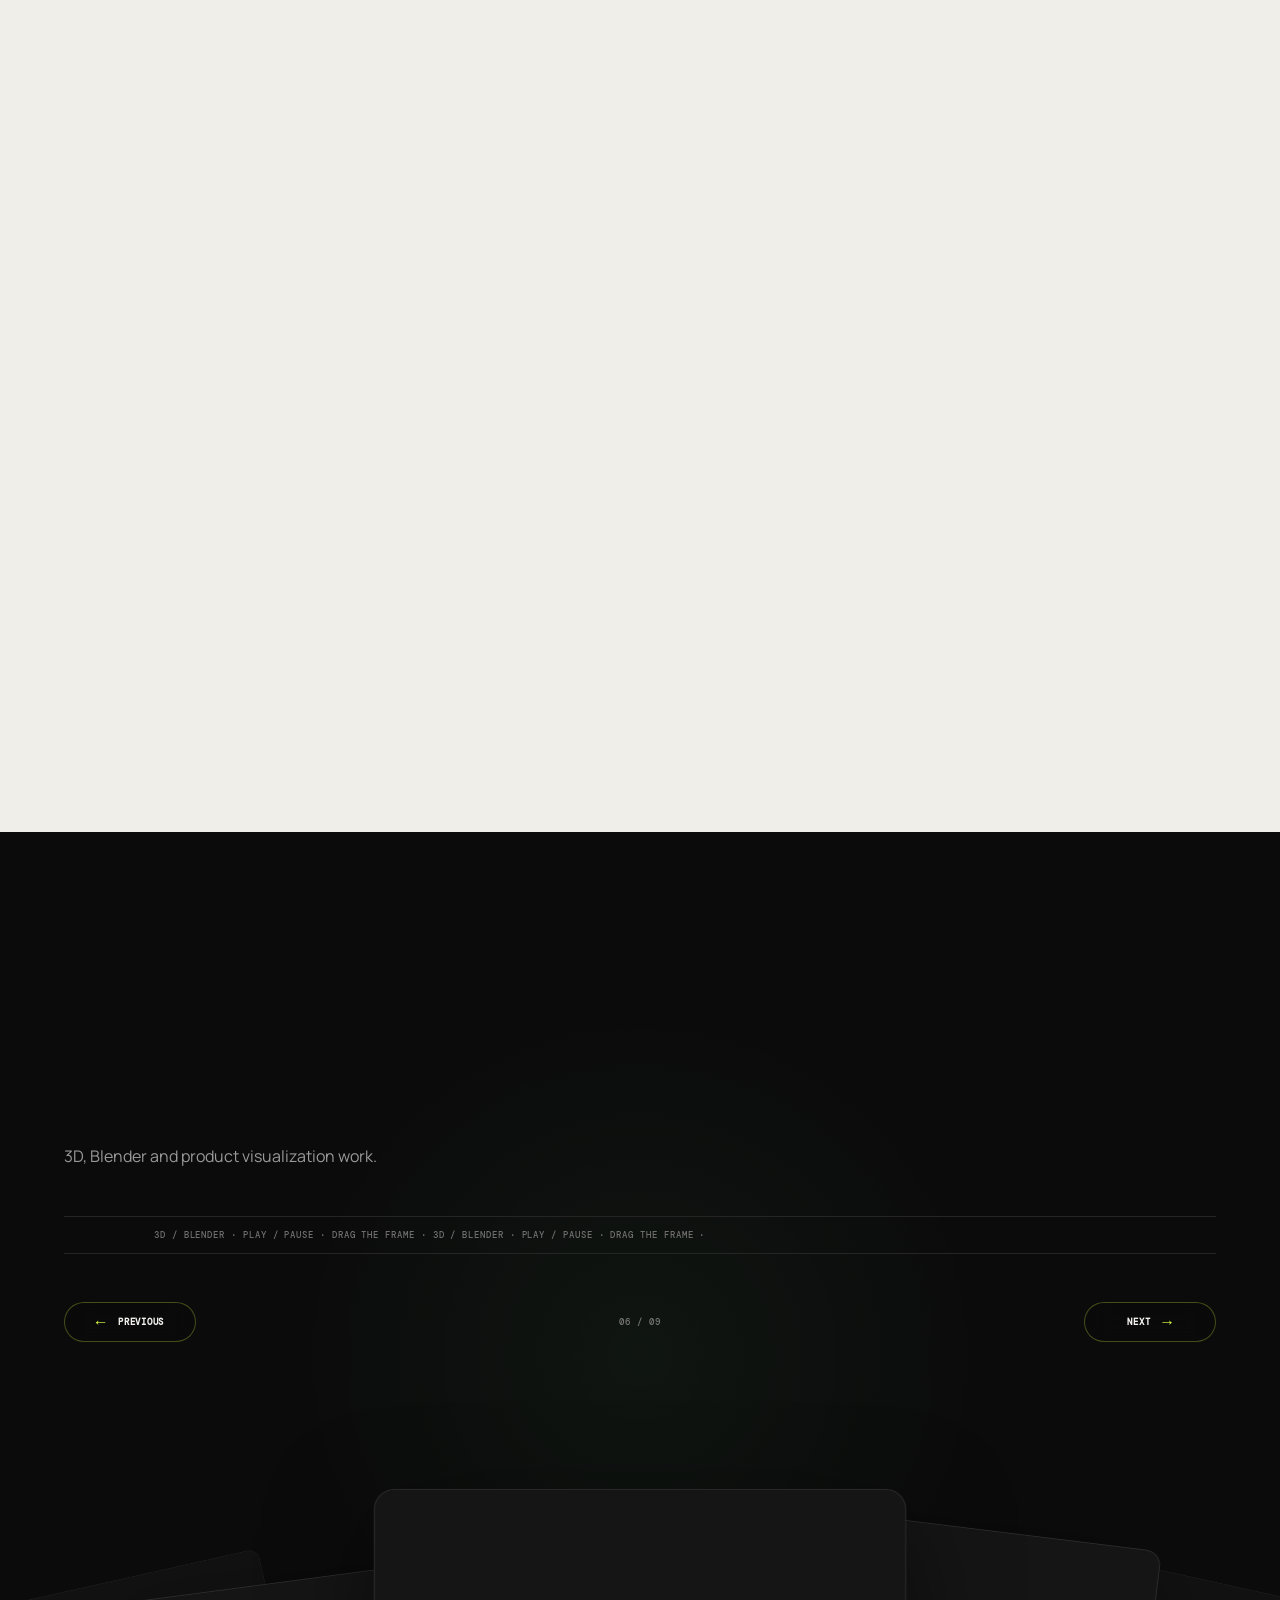
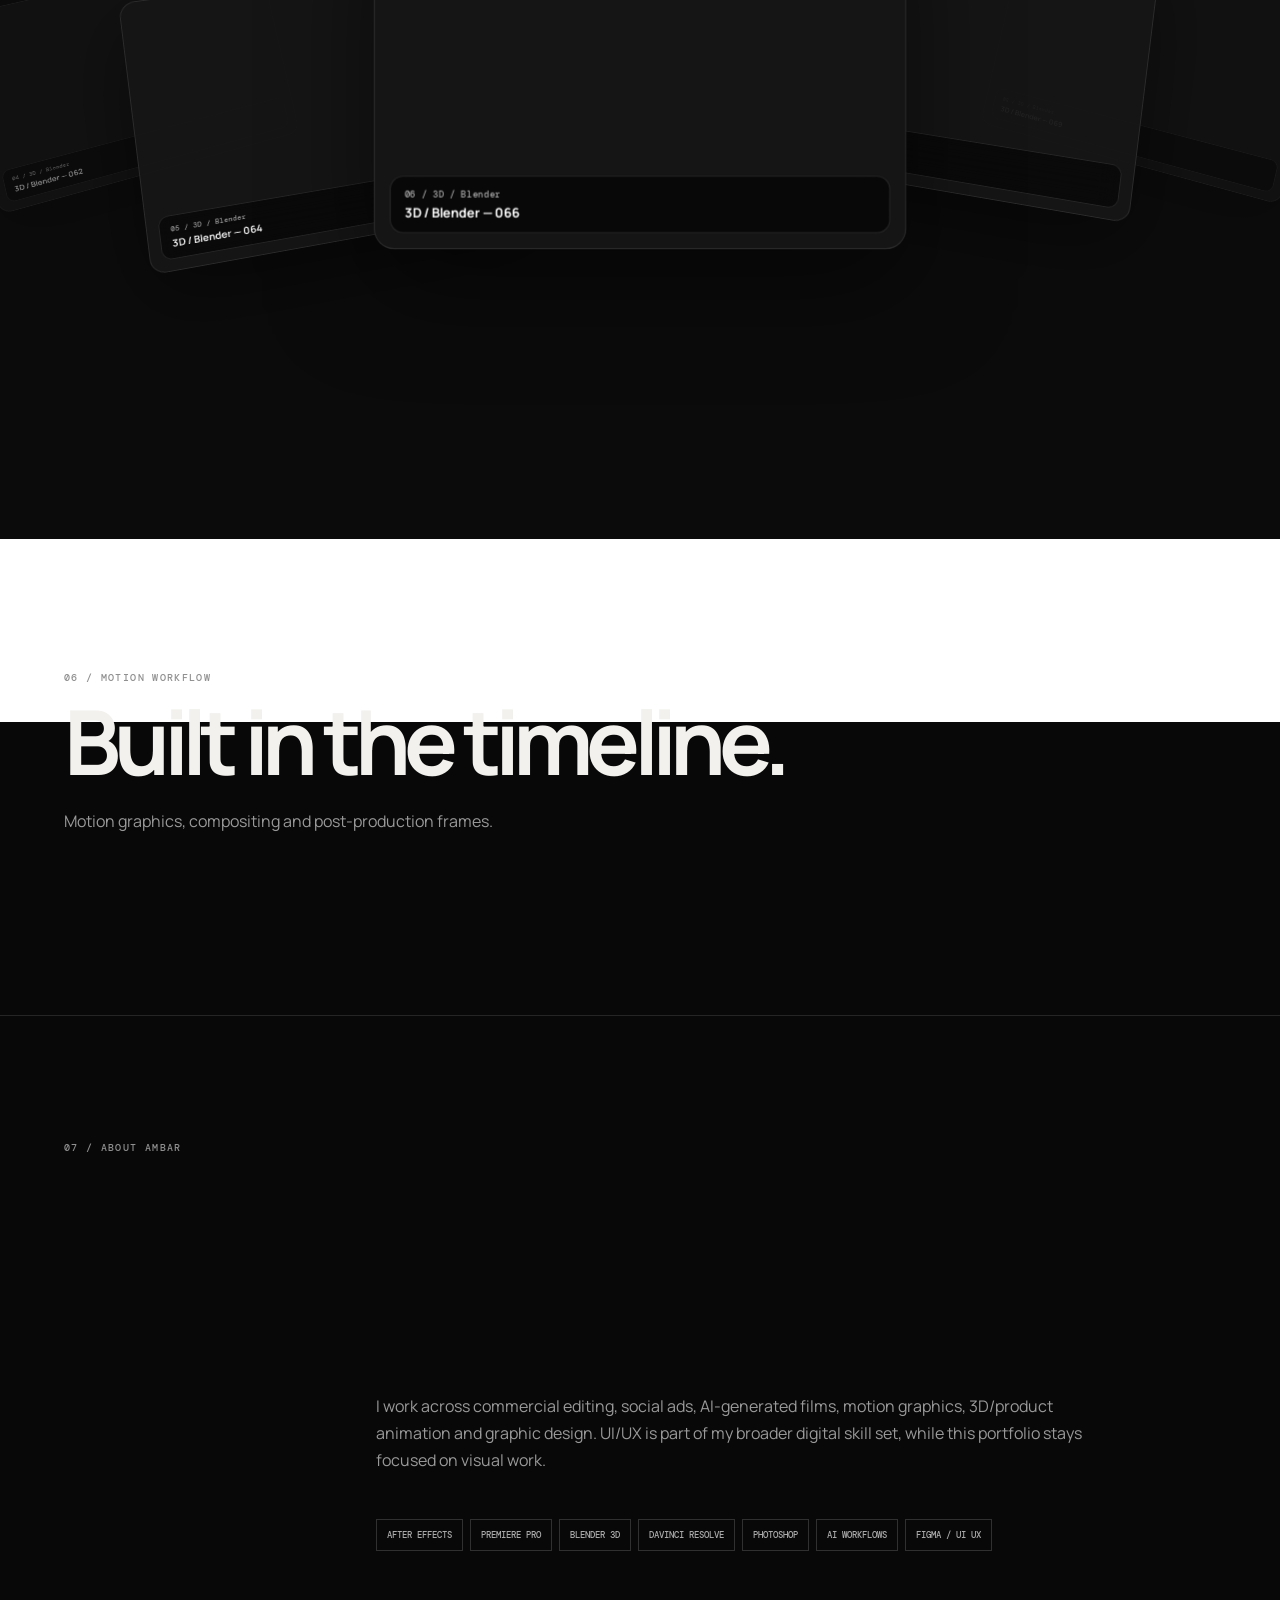
==== commit 90572463: "Update hero section with professional portrait" ====
--- a/index.html
+++ b/index.html
@@ -18,7 +18,7 @@
   <div class="eyebrow">AMBAR SONI / CREATIVE VISUAL PORTFOLIO</div>
   <div class="hero-grid">
     <div class="hero-copy"><h1 class="hero-type"><span class="hero-constant">Creative</span><span class="hero-role-wrap"><em id="heroRole">video editor.</em><span class="type-cursor" aria-hidden="true"></span></span></h1><p class="hero-lede">Creative video editor, motion designer and visual creative. I build cinematic edits, AI-assisted visuals, graphic campaigns and 3D experiences.</p></div>
-    <aside class="profile-card"><div class="profile-photo"><img src="assets/profile-ambar.webp" alt="Ambar Soni professional portrait"></div><div class="profile-meta"><div><span>AMBAR SONI</span><strong>VIDEO / MOTION / VISUAL</strong></div><span class="profile-index">00 / 26</span></div></aside>
+    <aside class="profile-card"><div class="profile-photo"><img src="[data-uri]" alt="Ambar Soni professional portrait"></div><div class="profile-meta"><div><span>AMBAR SONI</span><strong>VIDEO / MOTION / VISUAL</strong></div><span class="profile-index">00 / 26</span></div></aside>
   </div>
   <div class="hero-foot"><div class="hero-meta"><span>GURUGRAM / INDIA</span><span>AVAILABLE FOR FREELANCE & CONTRACT</span></div><div class="scroll">SCROLL <b>↓</b></div></div>
 </section>
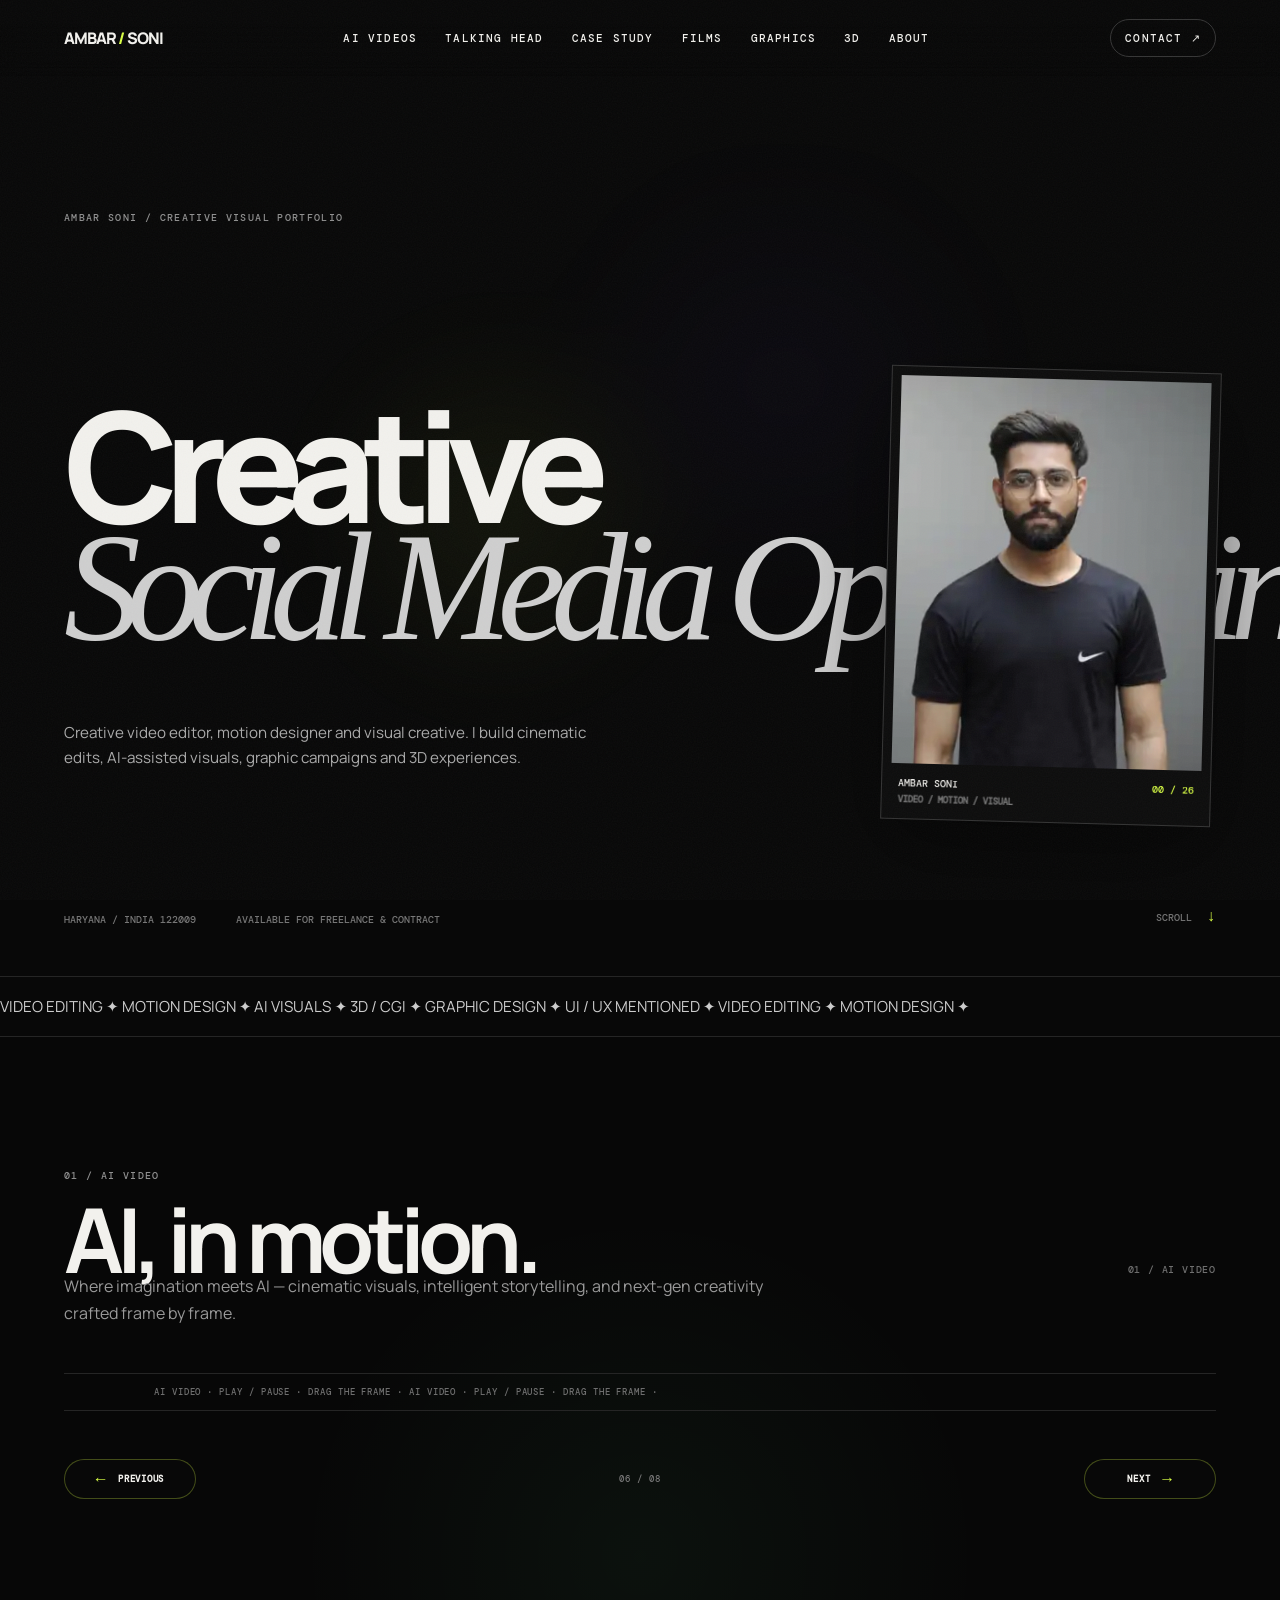
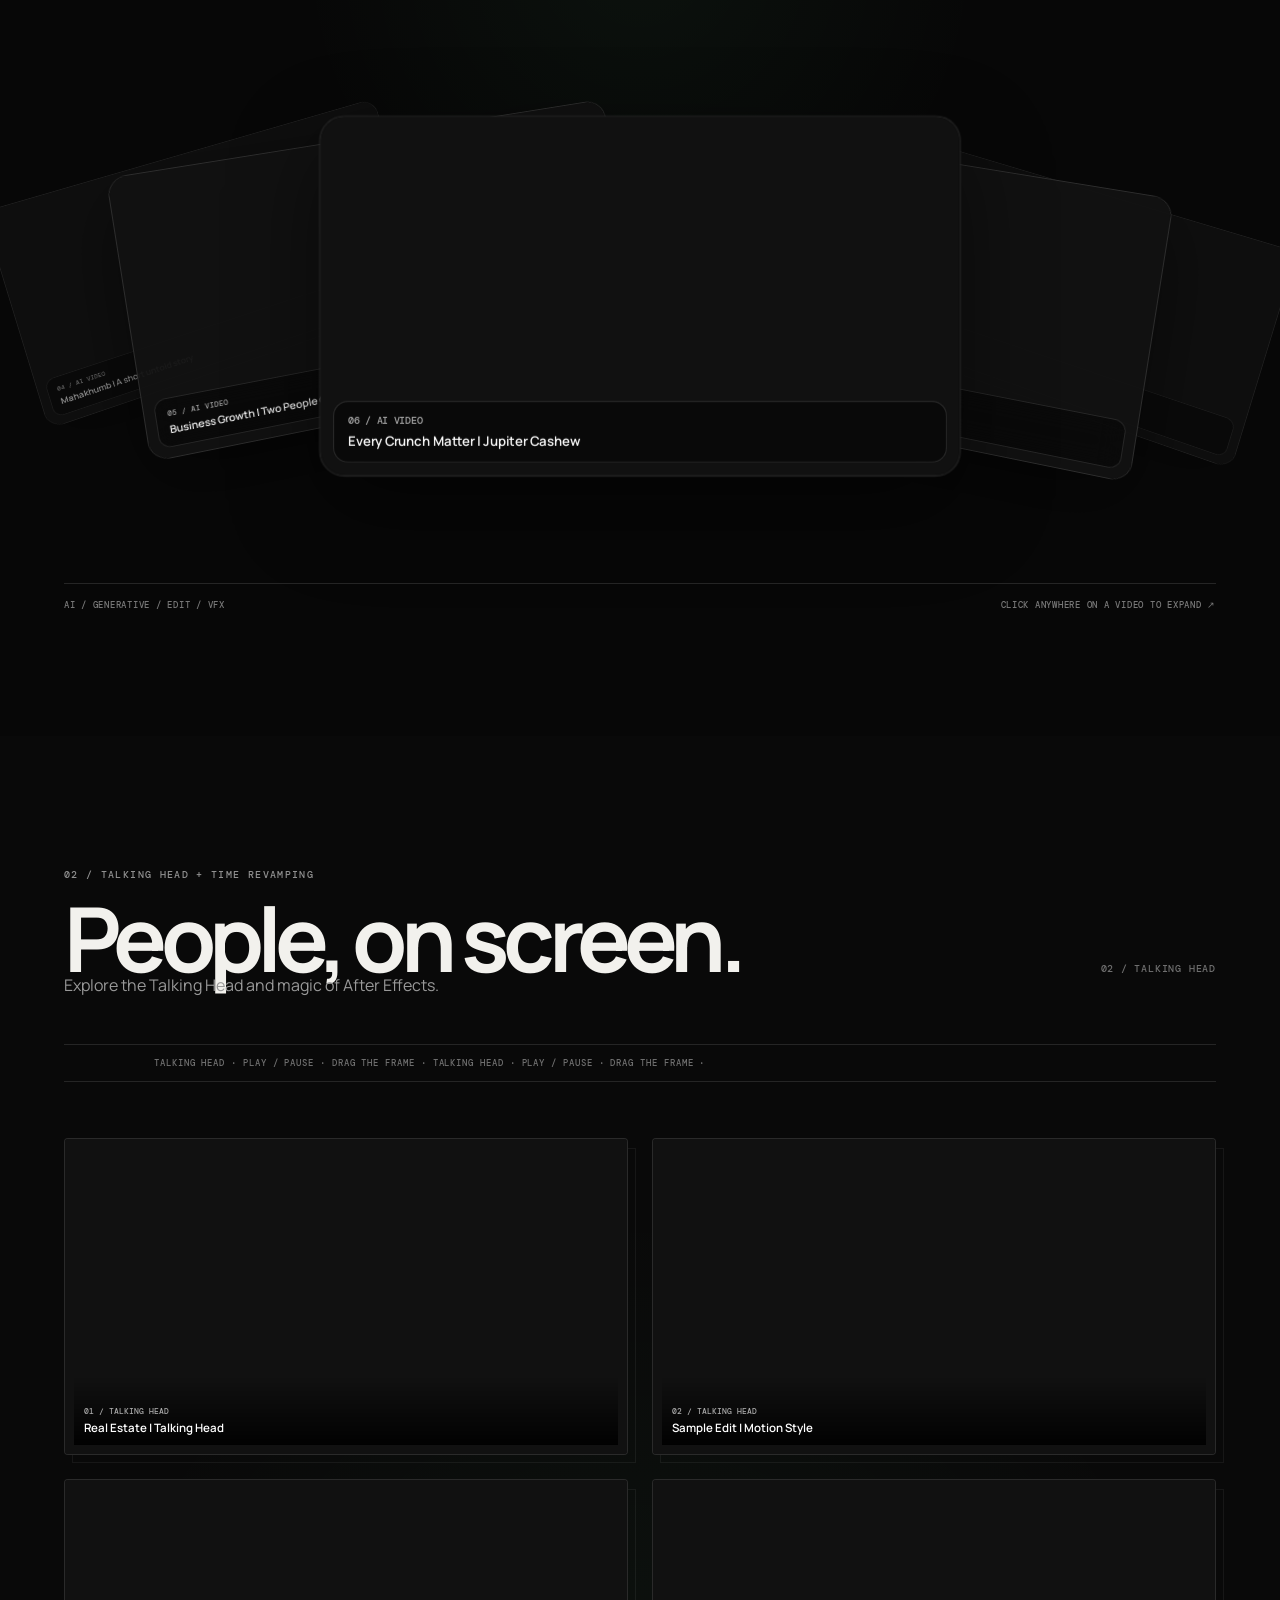
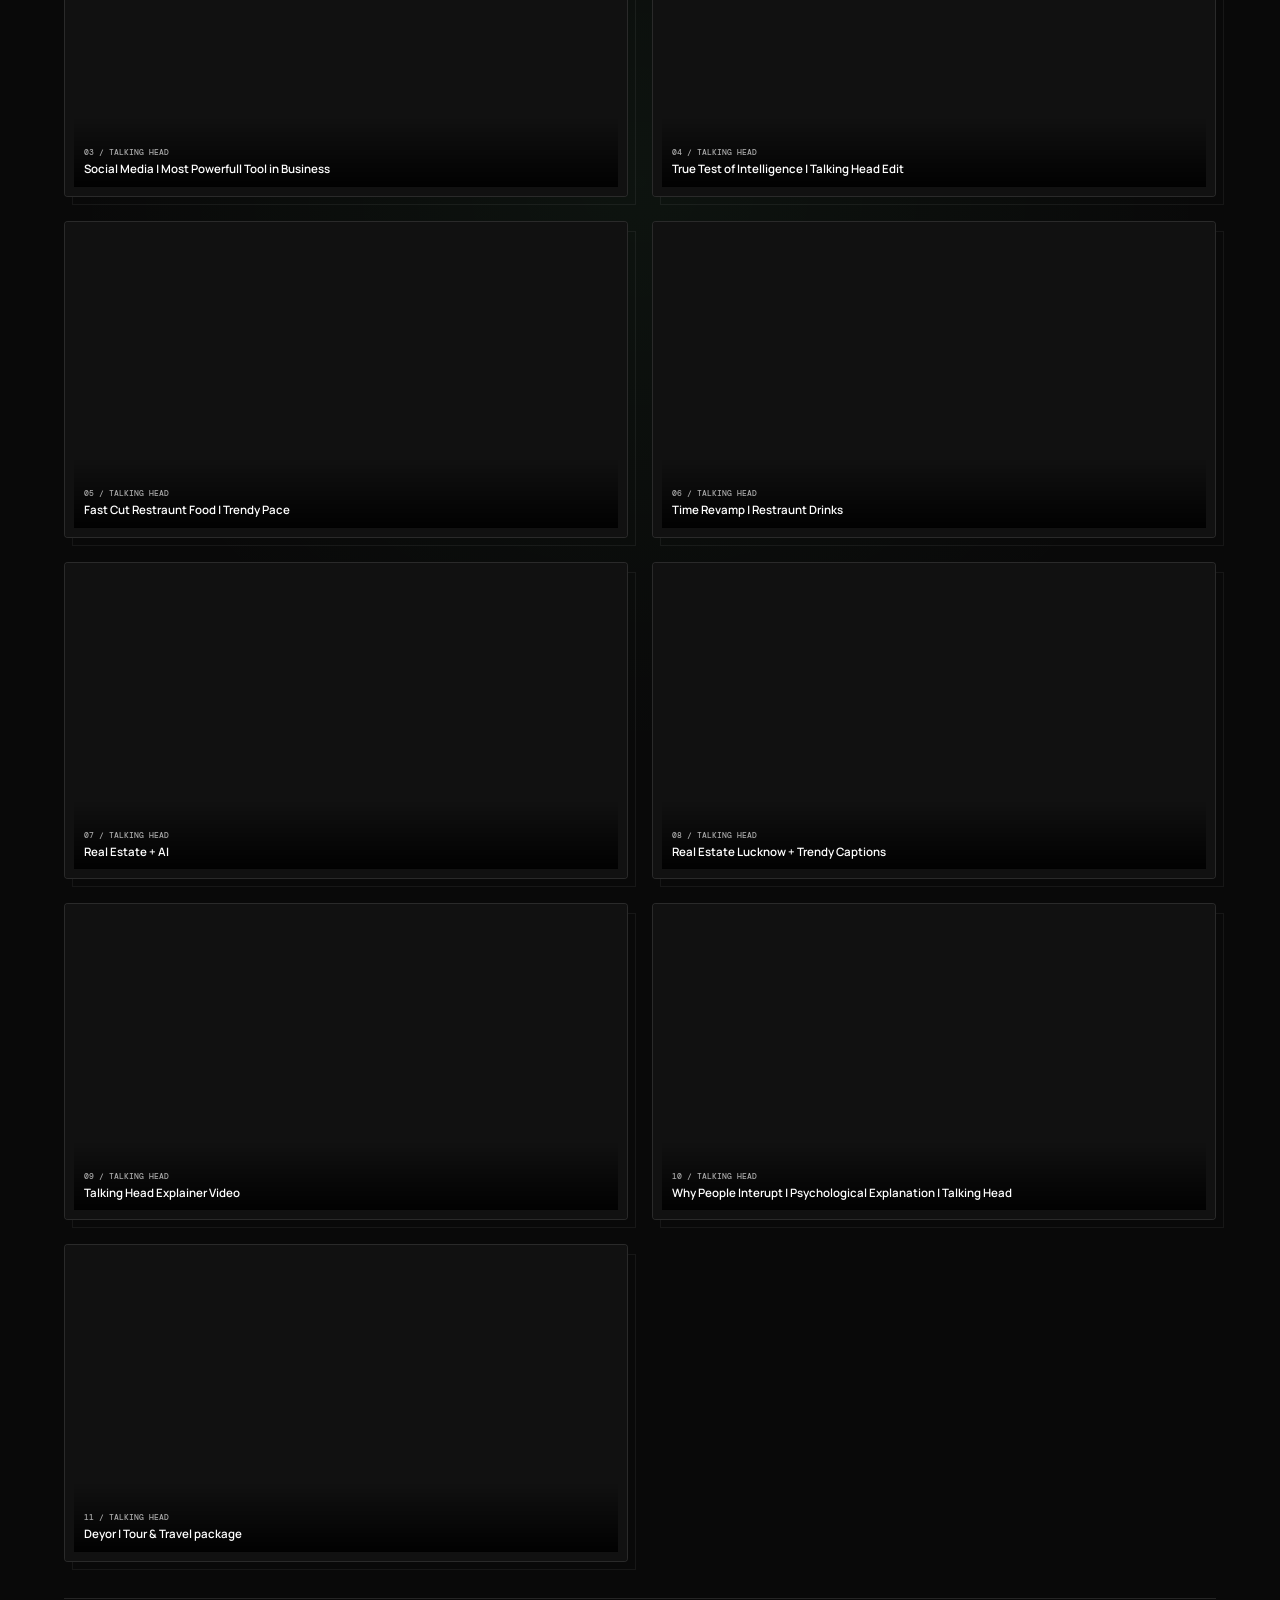
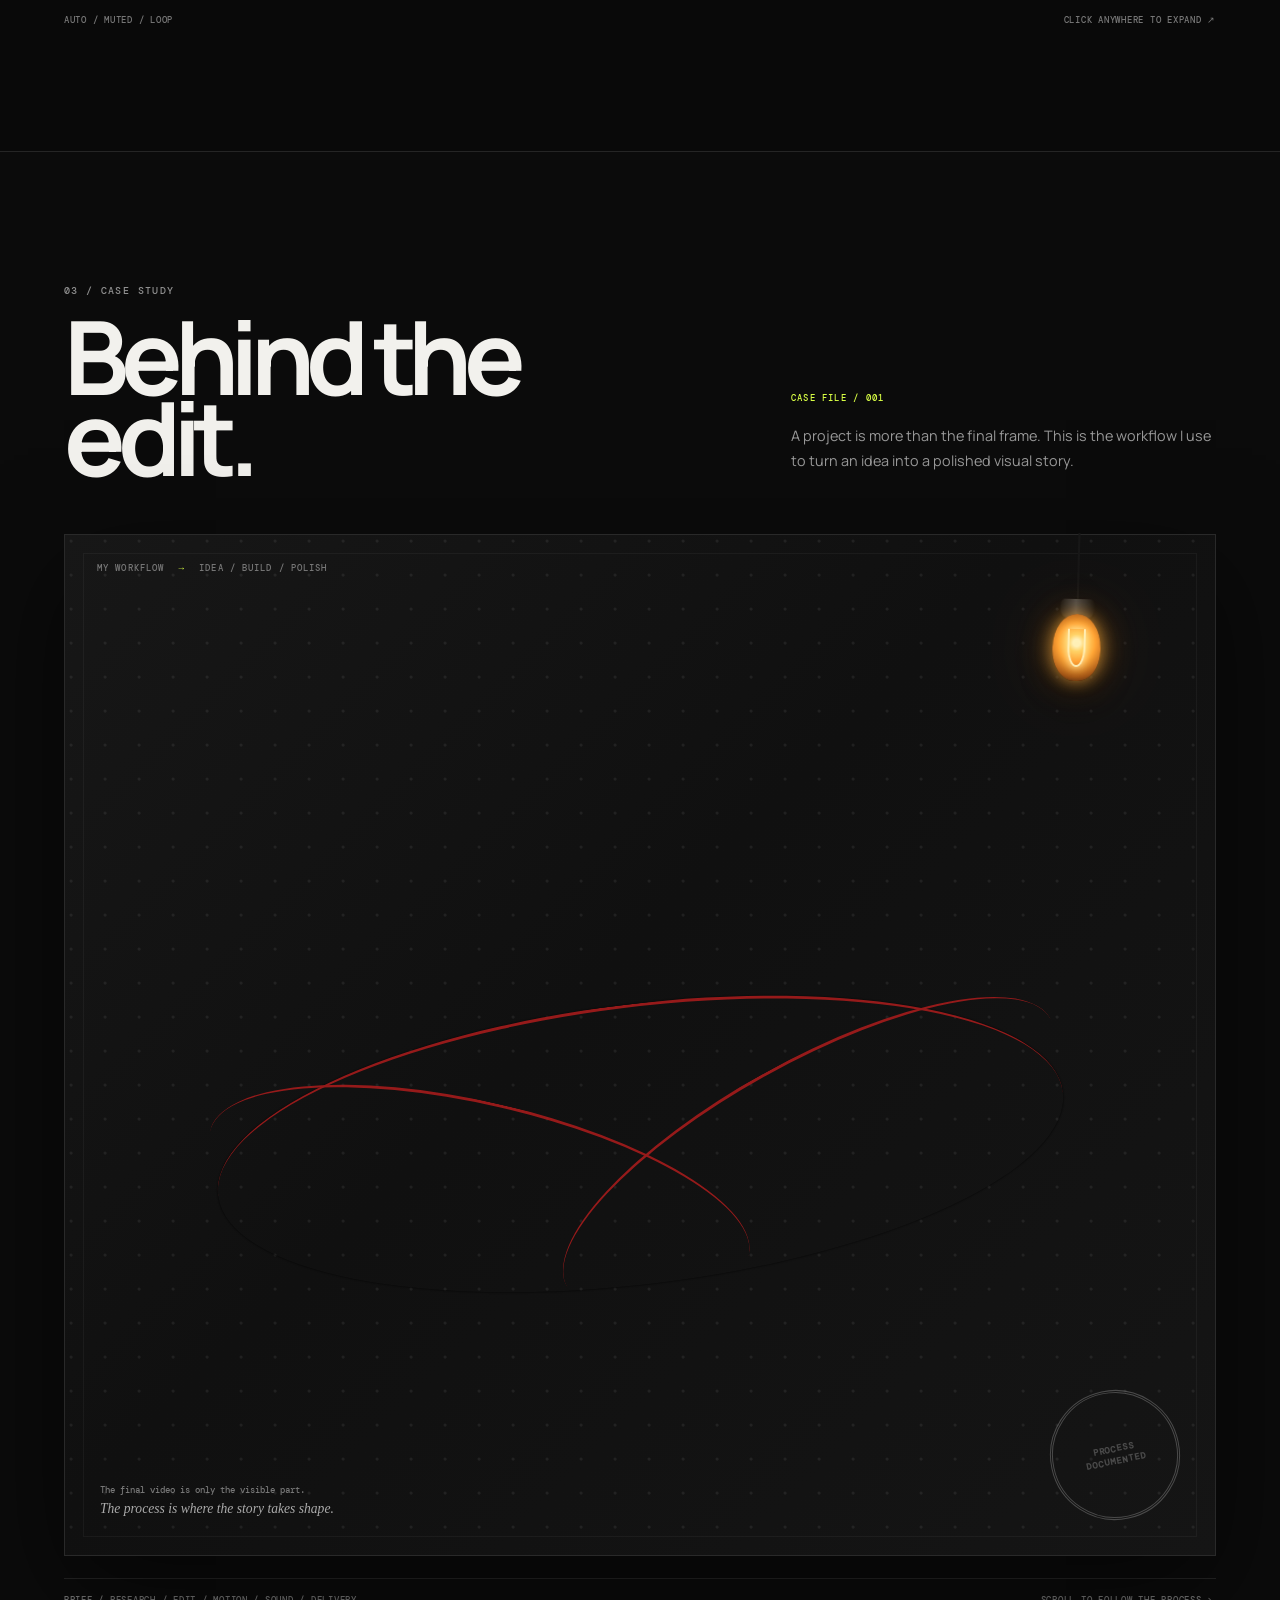
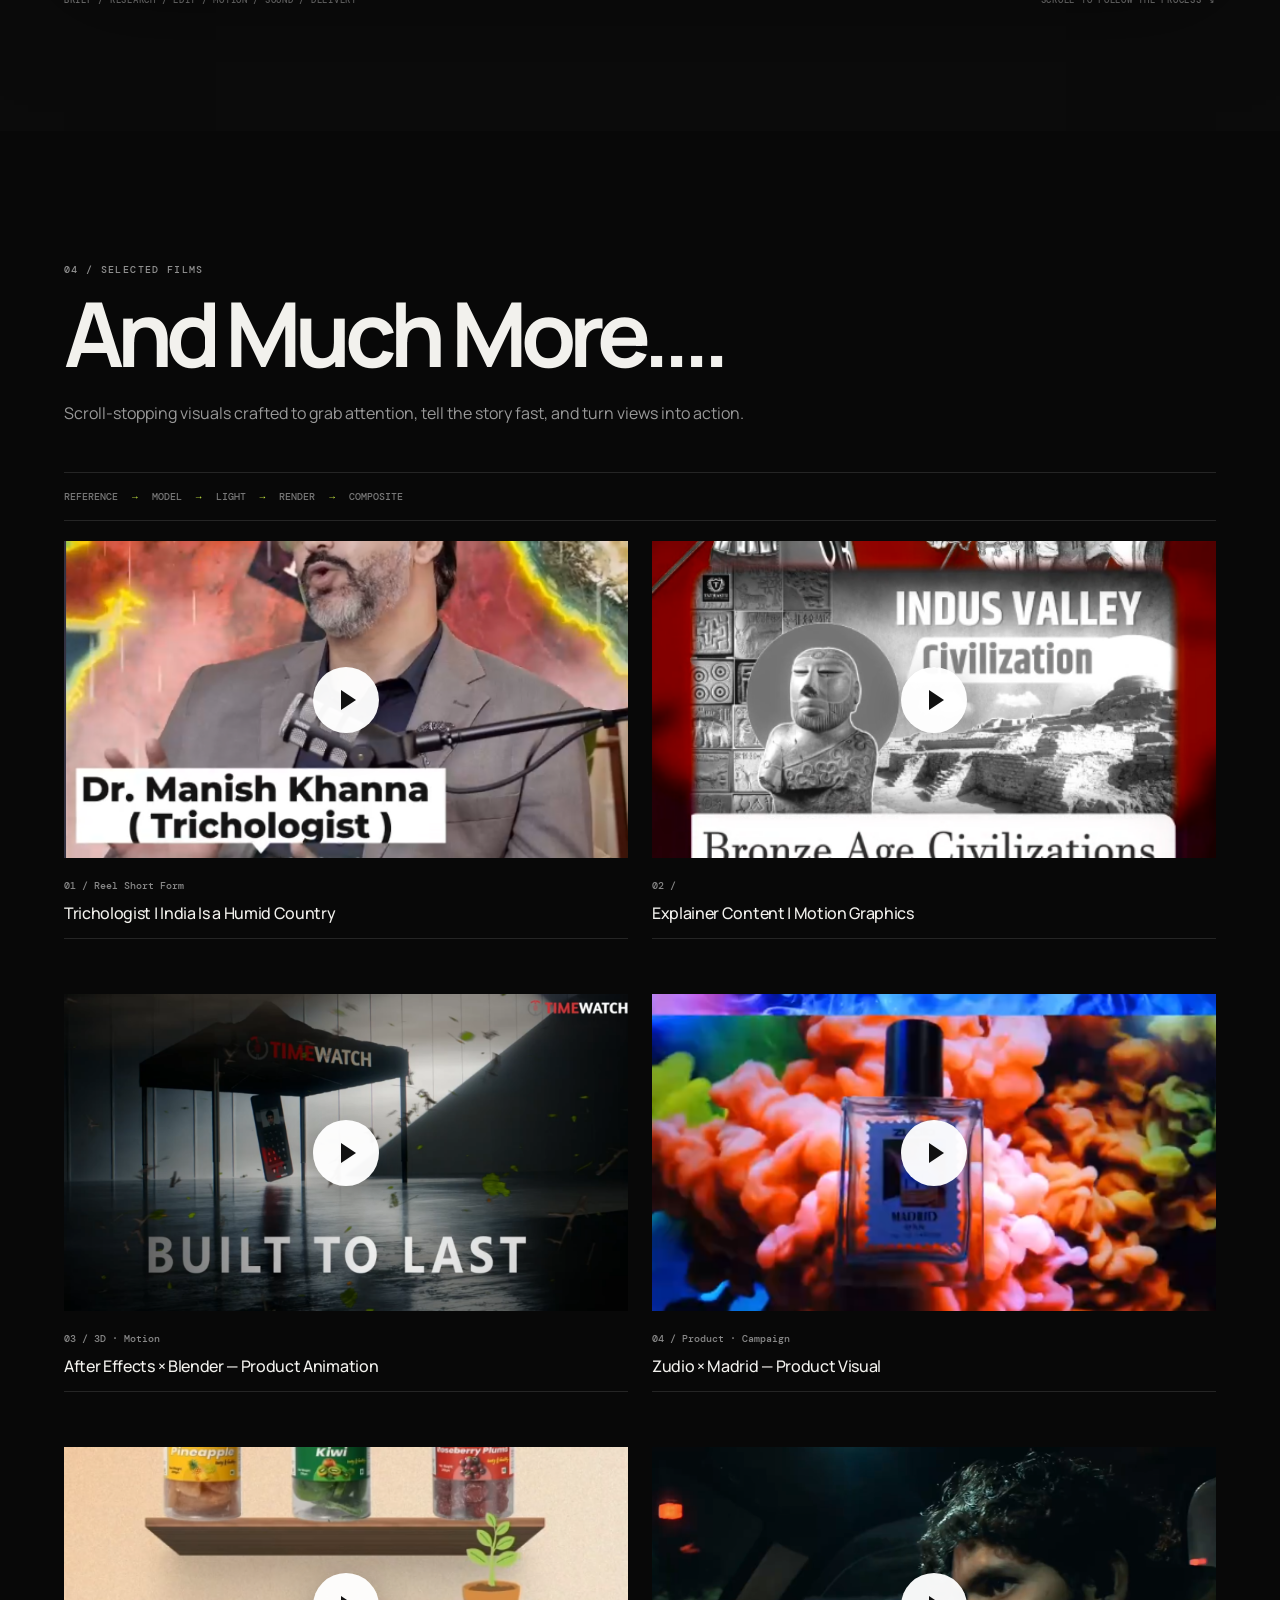
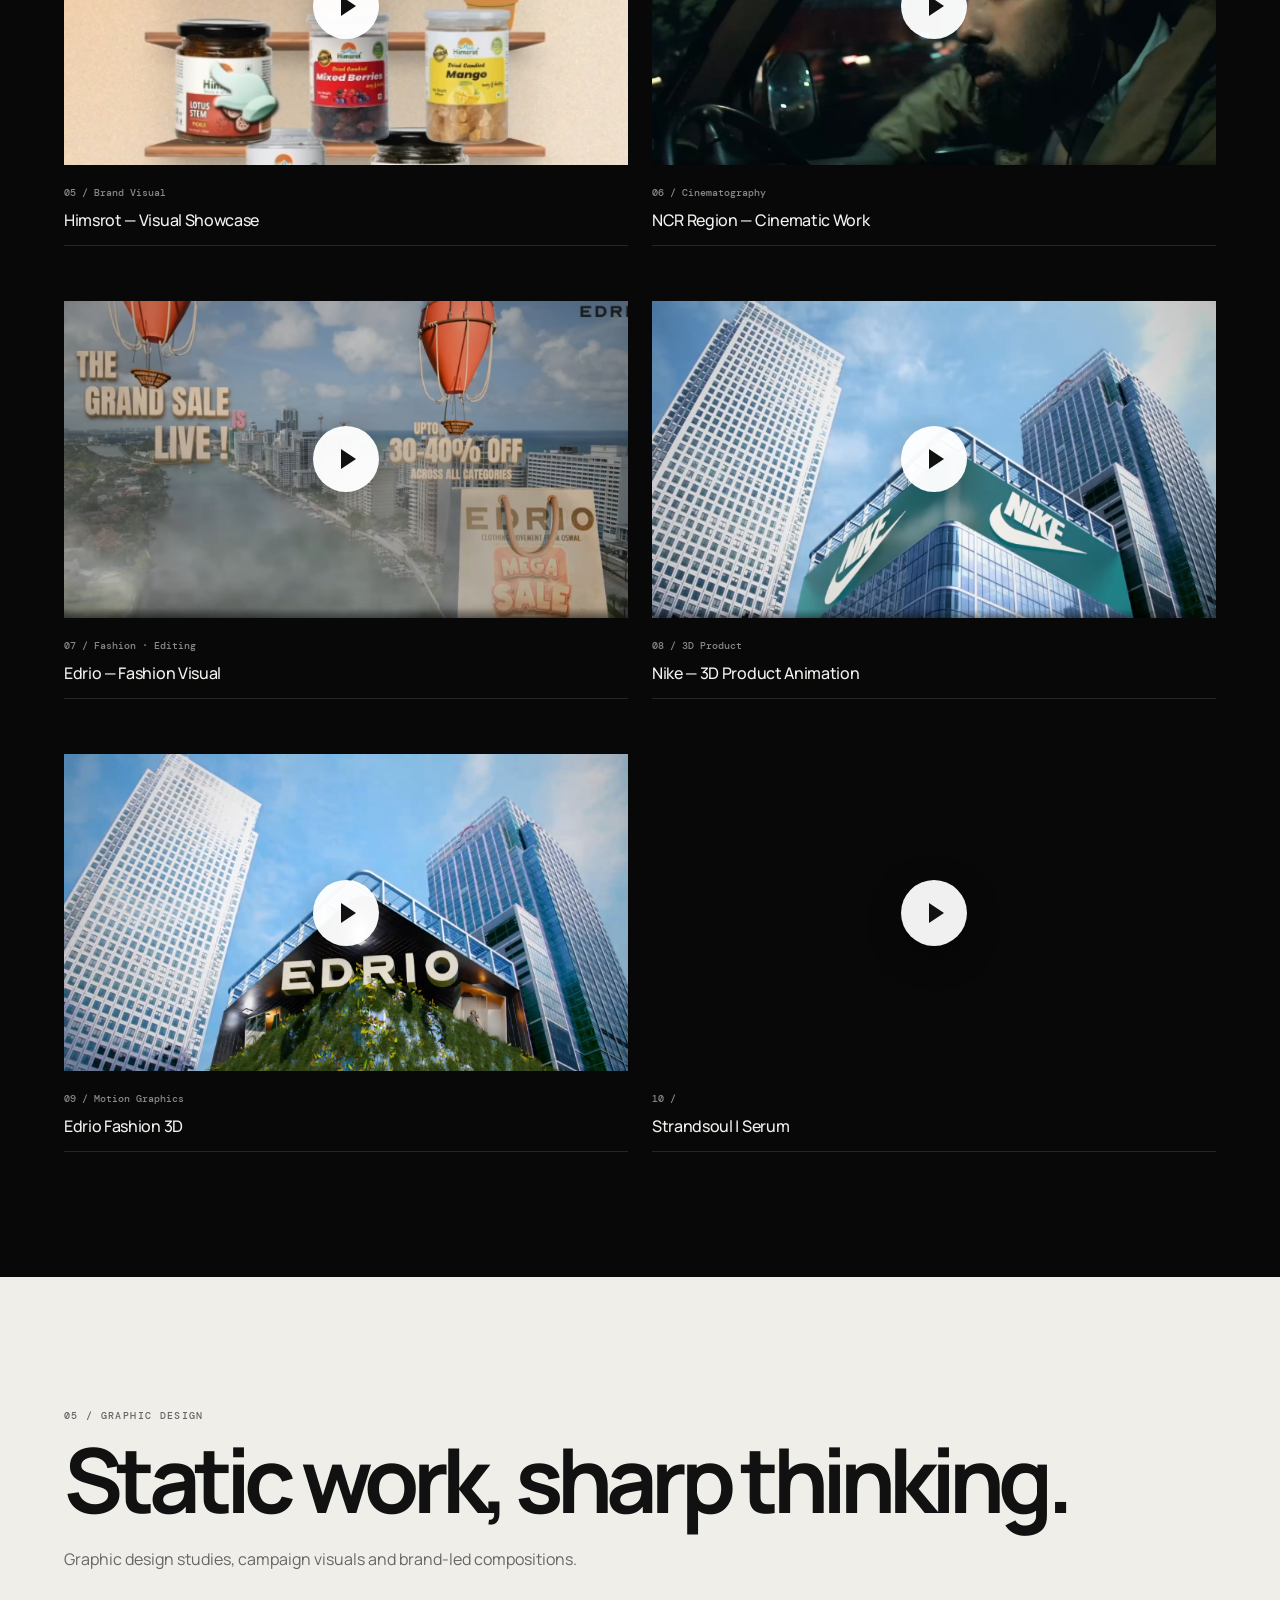
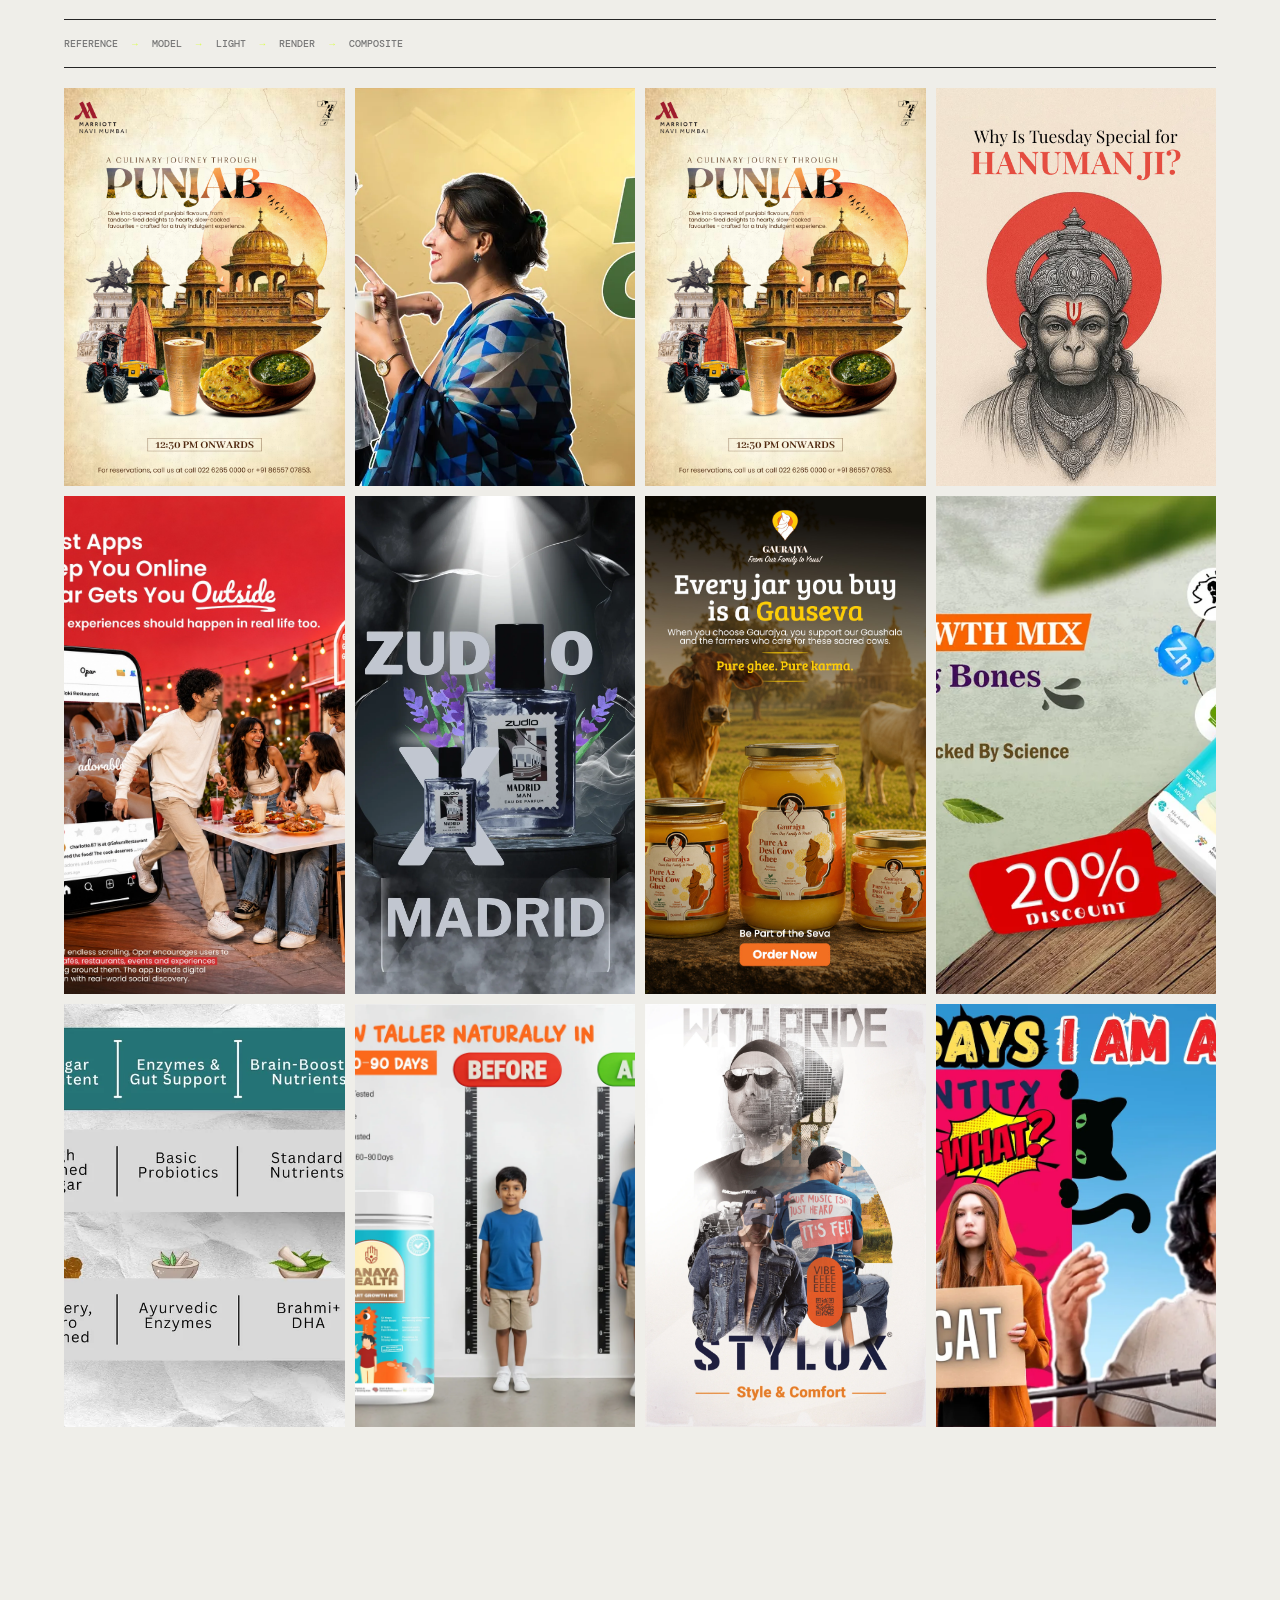
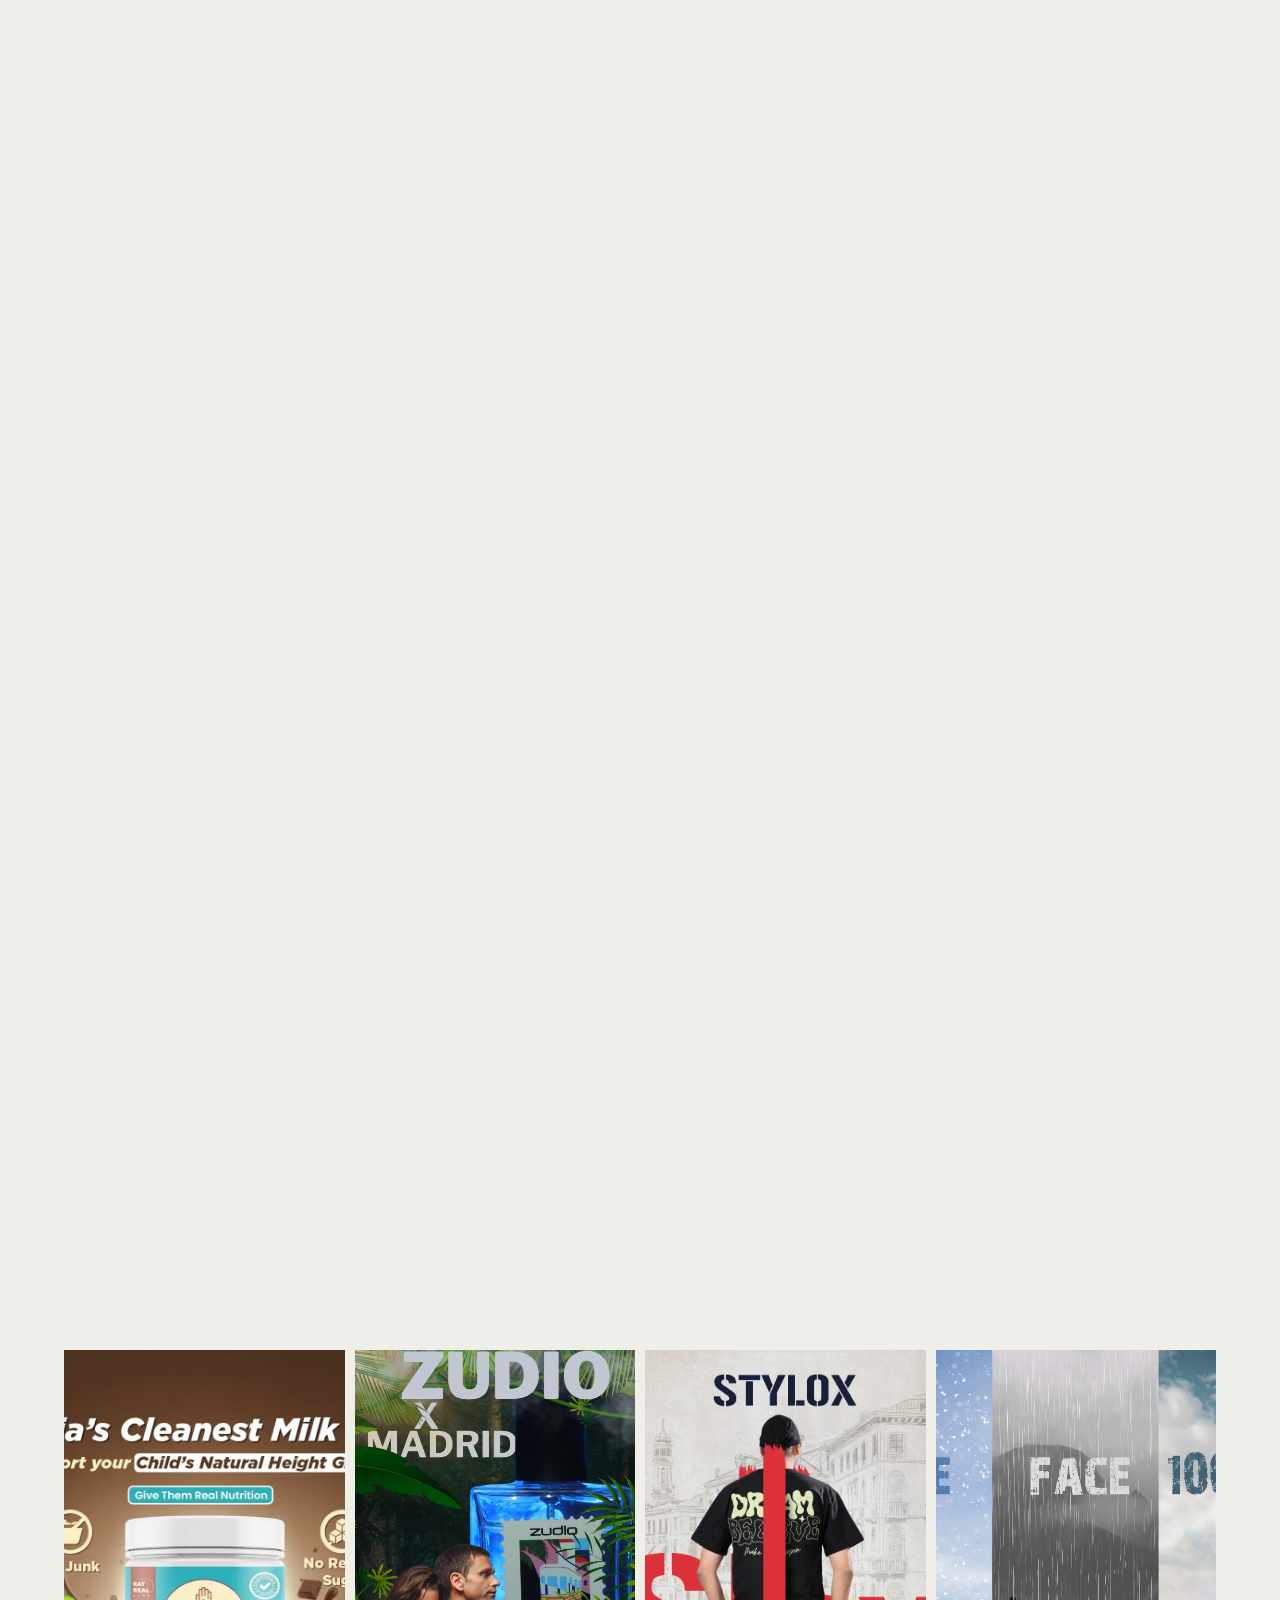
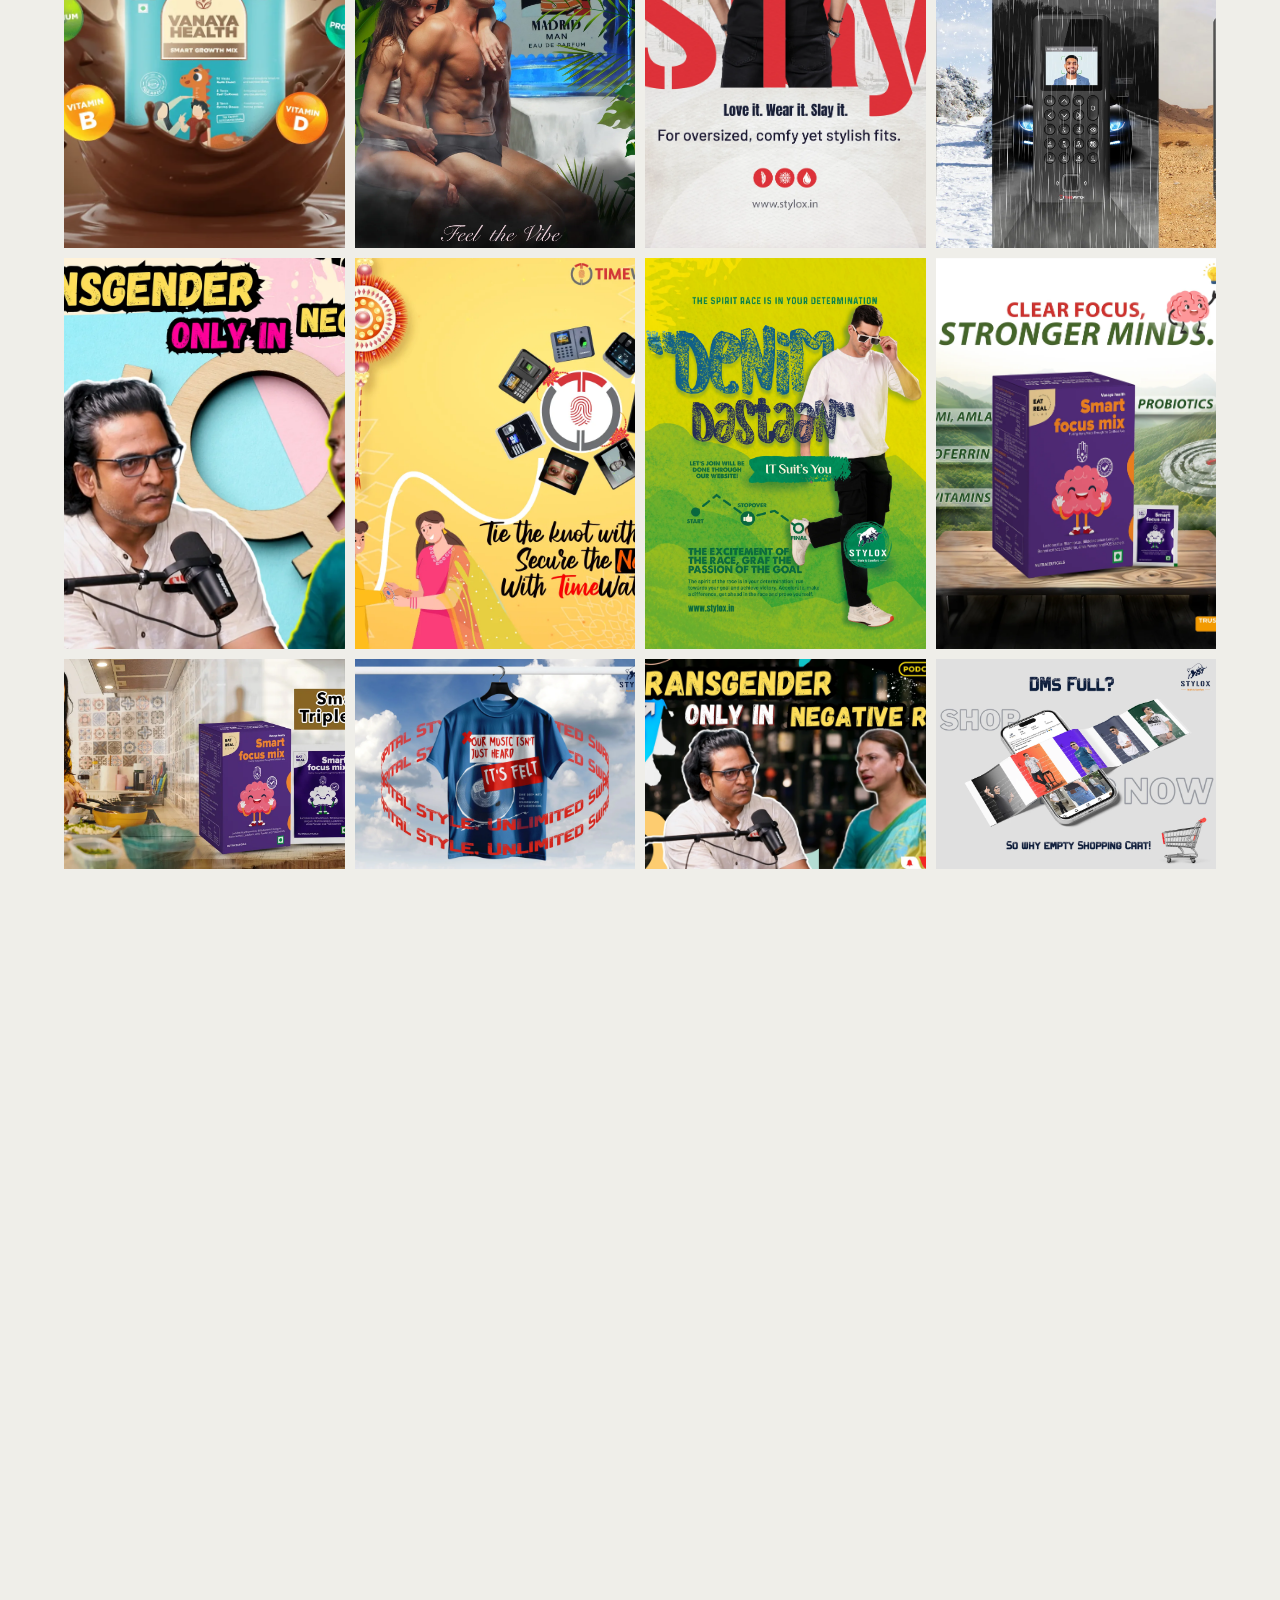
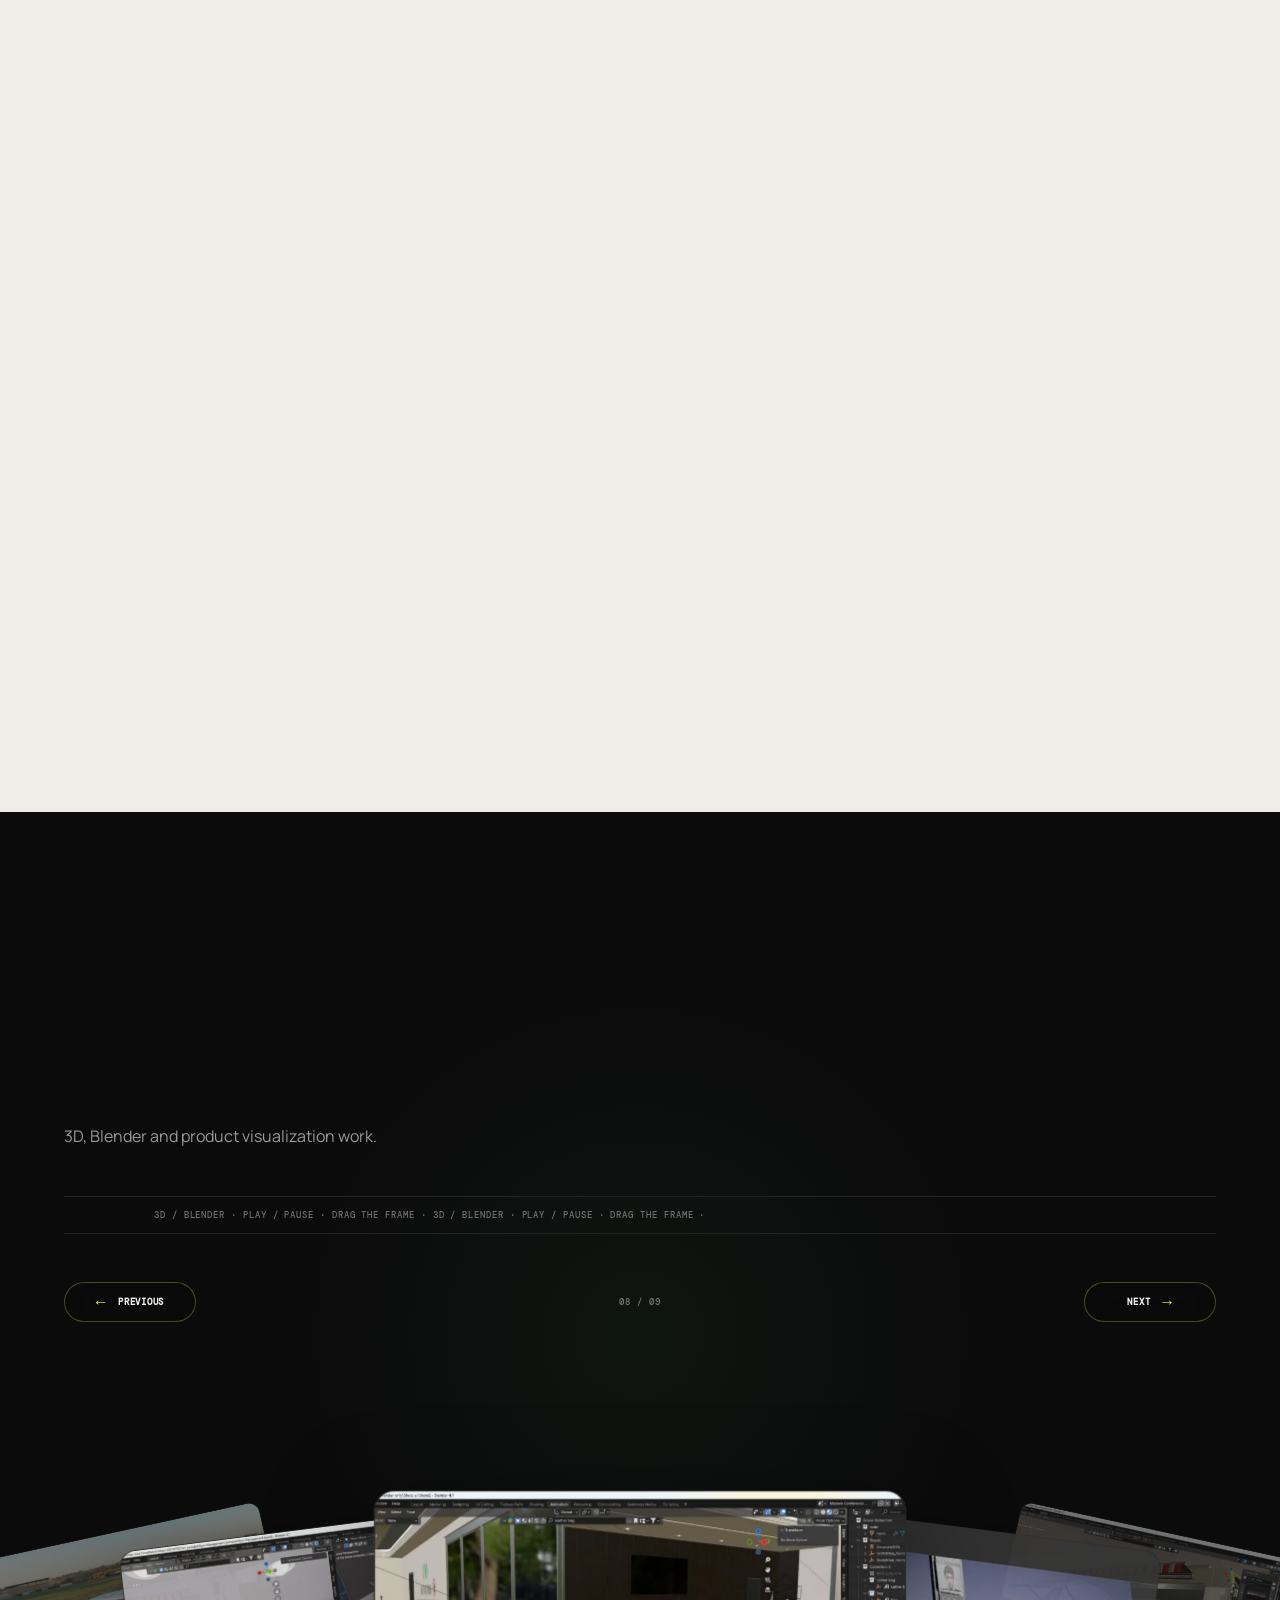
==== commit cf80b809: "Fix hero portrait image path" ====
--- a/index.html
+++ b/index.html
@@ -18,7 +18,7 @@
   <div class="eyebrow">AMBAR SONI / CREATIVE VISUAL PORTFOLIO</div>
   <div class="hero-grid">
     <div class="hero-copy"><h1 class="hero-type"><span class="hero-constant">Creative</span><span class="hero-role-wrap"><em id="heroRole">video editor.</em><span class="type-cursor" aria-hidden="true"></span></span></h1><p class="hero-lede">Creative video editor, motion designer and visual creative. I build cinematic edits, AI-assisted visuals, graphic campaigns and 3D experiences.</p></div>
-    <aside class="profile-card"><div class="profile-photo"><img src="[data-uri]" alt="Ambar Soni professional portrait"></div><div class="profile-meta"><div><span>AMBAR SONI</span><strong>VIDEO / MOTION / VISUAL</strong></div><span class="profile-index">00 / 26</span></div></aside>
+    <aside class="profile-card"><div class="profile-photo"><img src="assets/profile-ambar.webp" alt="Ambar Soni professional portrait" width="900" height="1200" decoding="async" fetchpriority="high"></div><div class="profile-meta"><div><span>AMBAR SONI</span><strong>VIDEO / MOTION / VISUAL</strong></div><span class="profile-index">00 / 26</span></div></aside>
   </div>
   <div class="hero-foot"><div class="hero-meta"><span>GURUGRAM / INDIA</span><span>AVAILABLE FOR FREELANCE & CONTRACT</span></div><div class="scroll">SCROLL <b>↓</b></div></div>
 </section>
--- a/styles.css
+++ b/styles.css
@@ -300,3 +300,70 @@
   .three-deck-nav b{display:none}
   .three-deck-count{font-size:.52rem}
 }
+
+/* Case Study / Workflow */
+.case-study-section{background:#0b0b0b;border-top:1px solid var(--line);overflow:hidden}
+.case-study-head{display:grid;grid-template-columns:1.2fr .8fr;gap:7vw;align-items:end;margin-bottom:55px}
+.case-study-head h2{font-size:clamp(4rem,8vw,8.5rem);line-height:.8;letter-spacing:-.08em;margin:17px 0 0}
+.case-intro{max-width:430px;padding-bottom:6px}
+.case-file{font:500 .58rem "DM Mono",monospace;color:var(--accent);letter-spacing:.13em}
+.case-intro p{color:#999;line-height:1.7;margin:18px 0 0;font-size:.9rem}
+.case-board{position:relative;min-height:950px;background:
+  radial-gradient(circle at 18% 18%,#fff1 0 1px,transparent 2px),
+  linear-gradient(135deg,#171717,#101010 45%,#151515);
+  background-size:34px 34px,100% 100%;
+  border:1px solid #292929;padding:70px 5vw 85px;box-shadow:0 35px 100px #0008;isolation:isolate}
+.case-board:before{content:"";position:absolute;inset:18px;border:1px solid #ffffff0b;pointer-events:none}
+.case-board-label{position:absolute;top:27px;left:32px;color:#777;font:500 .58rem "DM Mono",monospace;letter-spacing:.12em}
+.case-board-label b{color:var(--accent);margin:0 8px}
+.case-steps{position:relative;z-index:2;display:grid;grid-template-columns:repeat(3,minmax(0,1fr));gap:42px 5vw;max-width:1050px;margin:30px auto 0}
+.case-pin{position:relative;transform:rotate(var(--case-tilt));filter:drop-shadow(0 18px 18px #0008);transition:transform .35s ease,filter .35s ease}
+.case-pin:hover{transform:rotate(0deg) translateY(-8px);filter:drop-shadow(0 25px 25px #000a);z-index:5}
+.case-paper{background:#e9e5d8;color:#161616;padding:12px 12px 17px;min-height:330px;position:relative}
+.case-paper:after{content:"";position:absolute;inset:0;background:linear-gradient(105deg,transparent 70%,#00000009);pointer-events:none}
+.case-paper-top{display:flex;justify-content:space-between;align-items:center;border-bottom:1px solid #16161626;padding:4px 3px 9px;margin-bottom:10px;font:500 .56rem "DM Mono",monospace}
+.case-paper-top span{color:#8a1111}.case-paper-top b{font-weight:500;color:#555}
+.case-image-wrap{aspect-ratio:16/10;overflow:hidden;background:#ccc;margin-bottom:13px;position:relative}
+.case-image-wrap:before{content:"";position:absolute;inset:0;background:#0001;z-index:1;pointer-events:none}
+.case-image-wrap img{width:100%;height:100%;object-fit:cover;display:block;filter:saturate(.82) contrast(1.03);transition:transform .6s ease}
+.case-pin:hover .case-image-wrap img{transform:scale(1.035)}
+.case-copy h3{font-size:1.15rem;line-height:1;letter-spacing:-.04em;margin:0 0 9px;font-weight:800}
+.case-copy p{font-size:.72rem;line-height:1.5;color:#4d4a44;margin:0 0 12px}
+.case-tools{display:flex;gap:5px;flex-wrap:wrap}.case-tools span{border:1px solid #16161633;padding:5px 6px;font:500 .48rem "DM Mono",monospace;text-transform:uppercase}
+.case-copy small{display:block;margin-top:12px;padding-top:9px;border-top:1px dashed #16161633;color:#777;font:500 .5rem "DM Mono",monospace;line-height:1.45}
+.case-pin-dot{position:absolute;top:-9px;left:50%;width:17px;height:17px;border-radius:50%;background:#a91d1d;box-shadow:0 3px 7px #0008;z-index:6;transform:translateX(-50%)}
+.case-thread{position:absolute;z-index:1;left:13%;right:13%;top:46%;height:280px;border-top:3px solid #a51c1c;border-radius:50%;transform:rotate(-7deg);opacity:.9;pointer-events:none;box-shadow:0 0 2px #000}
+.case-thread:before,.case-thread:after{content:"";position:absolute;width:65%;height:180px;border-top:3px solid #a51c1c;border-radius:50%;top:75px}
+.case-thread:before{left:-2%;transform:rotate(20deg)}.case-thread:after{right:-2%;transform:rotate(-22deg)}
+.case-stamp{position:absolute;right:35px;bottom:35px;width:130px;height:130px;border:3px double #777;color:#777;border-radius:50%;display:grid;place-items:center;text-align:center;transform:rotate(-12deg);font:700 .55rem "DM Mono",monospace;letter-spacing:.12em;opacity:.55}
+.case-board-note{position:absolute;left:35px;bottom:35px;max-width:300px;color:#777;font:500 .56rem "DM Mono",monospace;line-height:1.6}
+.case-board-note em{color:#aaa;font-family:Georgia,serif;font-size:.85rem}
+.case-study-foot{margin-top:22px}
+@media(max-width:900px){
+  .case-study-head{grid-template-columns:1fr;gap:25px}
+  .case-board{min-height:auto;padding:60px 25px 130px}
+  .case-steps{grid-template-columns:repeat(2,minmax(0,1fr));gap:35px 24px}
+  .case-thread{display:none}
+}
+@media(max-width:600px){
+  .case-study-head h2{font-size:20vw}
+  .case-steps{grid-template-columns:1fr;max-width:430px}
+  .case-paper{min-height:0}
+  .case-board{padding-inline:18px}
+  .case-board-label{left:20px}
+  .case-stamp{width:90px;height:90px;font-size:.42rem;right:20px;bottom:22px}
+  .case-board-note{left:20px;bottom:22px;max-width:210px}
+}
+
+/* Case Study hanging bulb */
+.case-bulb{position:absolute;z-index:8;top:-2px;right:8%;width:92px;height:190px;pointer-events:none;transform:rotate(1.5deg);filter:drop-shadow(0 14px 18px #0008)}
+.case-bulb-wire{position:absolute;top:0;left:50%;width:2px;height:72px;background:#171717;transform:translateX(-50%)}
+.case-bulb-cap{position:absolute;top:66px;left:50%;width:34px;height:22px;transform:translateX(-50%);border-radius:5px 5px 8px 8px;background:linear-gradient(90deg,#171717,#4a4a4a 45%,#111);box-shadow:inset 0 -3px 0 #0008}
+.case-bulb-glass{position:absolute;top:81px;left:50%;width:48px;height:67px;transform:translateX(-50%);border-radius:50% 50% 46% 46%;background:radial-gradient(circle at 50% 43%,#fff8c8 0 8%,#ffd66b 19%,#ff9d32 42%,#9b4d13 76%,#251208 100%);box-shadow:0 0 15px #ffad3d99,0 0 38px #ff9b2d55,0 0 75px #ff8b2226;overflow:visible;animation:caseBulbBreath 4.7s ease-in-out infinite}
+.case-bulb-glass:after{content:"";position:absolute;inset:-16px;border-radius:50%;background:radial-gradient(circle,#ffbd4a22 0 22%,transparent 68%);filter:blur(7px);z-index:-1}
+.case-bulb-glass i{position:absolute;left:50%;top:15px;width:18px;height:38px;transform:translateX(-50%);border:2px solid #fff0b8;border-top:0;border-radius:0 0 50% 50%;box-shadow:0 0 8px #fff0b8,0 0 16px #ffb52e;opacity:.95}
+.case-bulb-glass.is-flickering{animation:caseBulbFlicker .22s steps(3,end) 1}
+@keyframes caseBulbBreath{0%,100%{filter:brightness(.94);opacity:.96}50%{filter:brightness(1.08);opacity:1}}
+@keyframes caseBulbFlicker{0%{filter:brightness(1);opacity:1}18%{filter:brightness(.38);opacity:.62}34%{filter:brightness(1.32);opacity:1}51%{filter:brightness(.55);opacity:.72}70%{filter:brightness(1.18);opacity:1}100%{filter:brightness(1);opacity:1}}
+@media(max-width:600px){.case-bulb{right:4%;transform:scale(.78) rotate(1.5deg);transform-origin:top right}}
+@media(prefers-reduced-motion:reduce){.case-bulb-glass,.case-bulb-glass.is-flickering{animation:none}}
